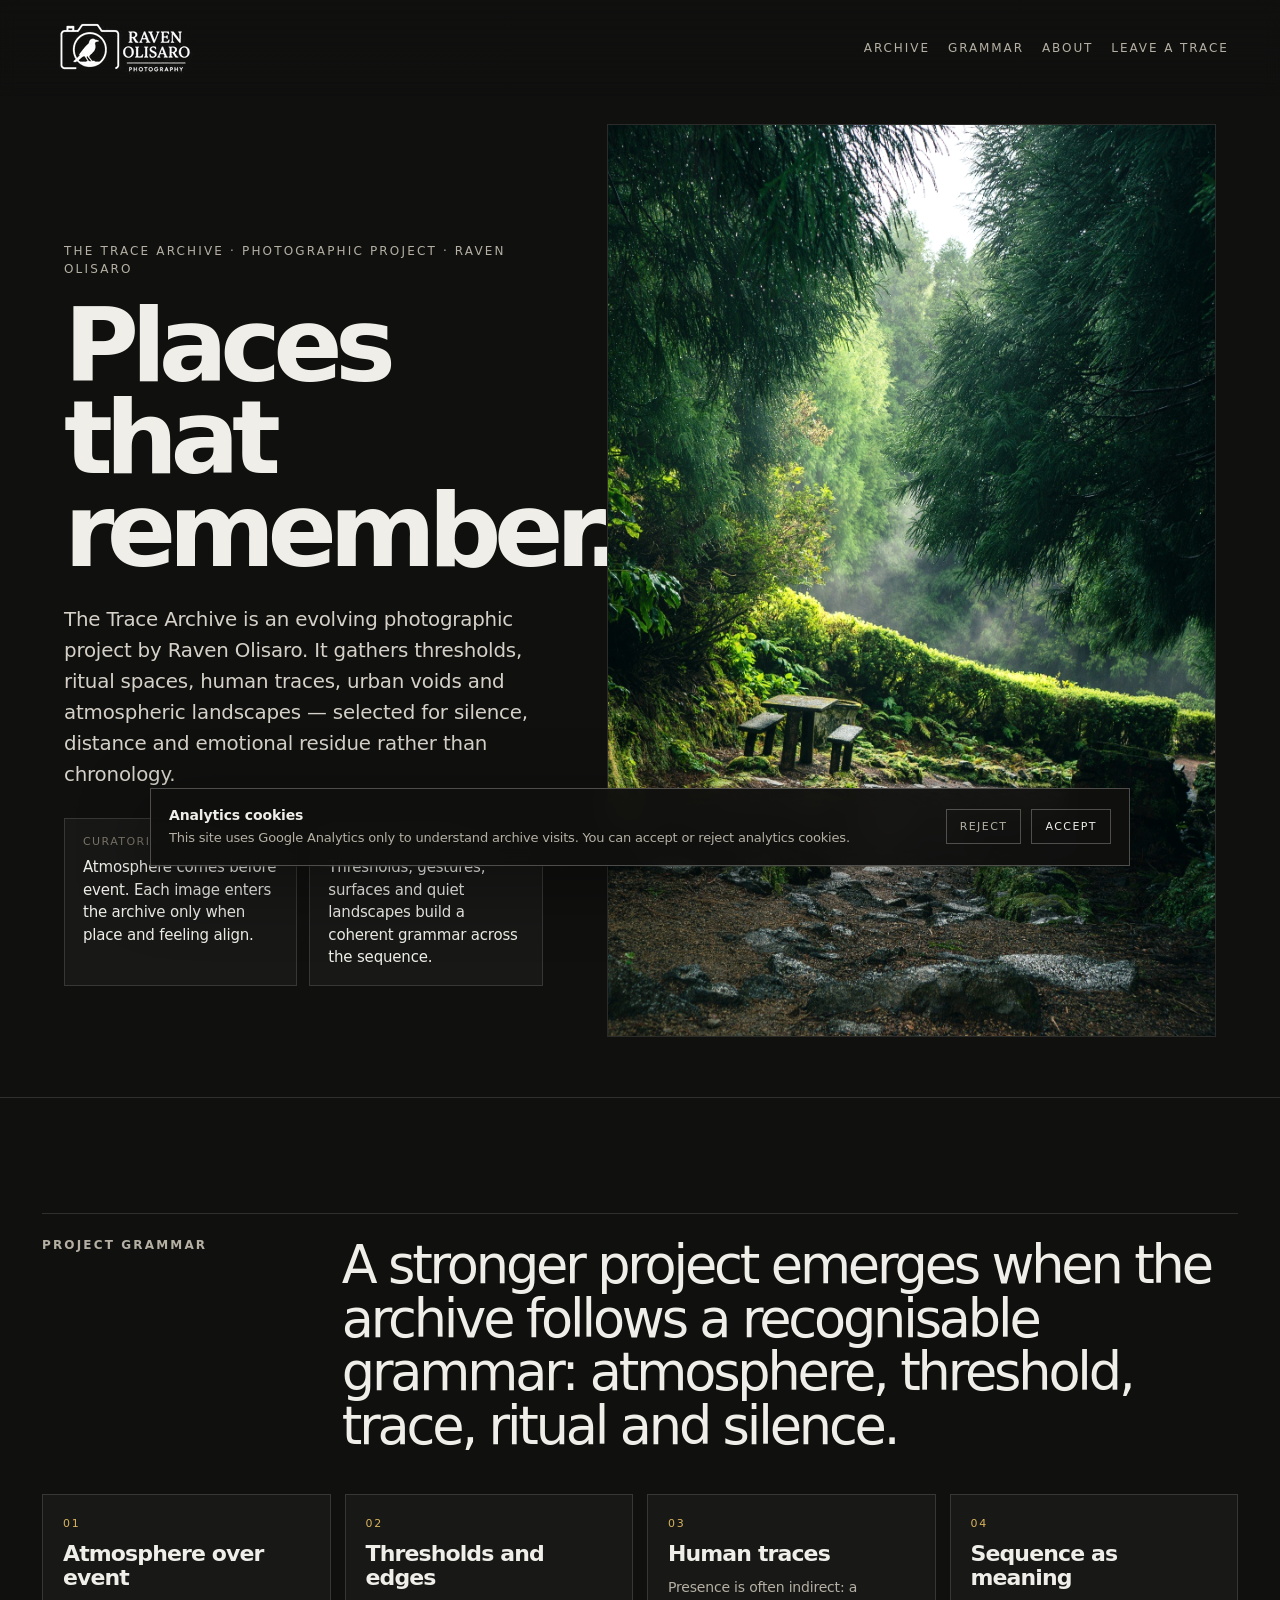
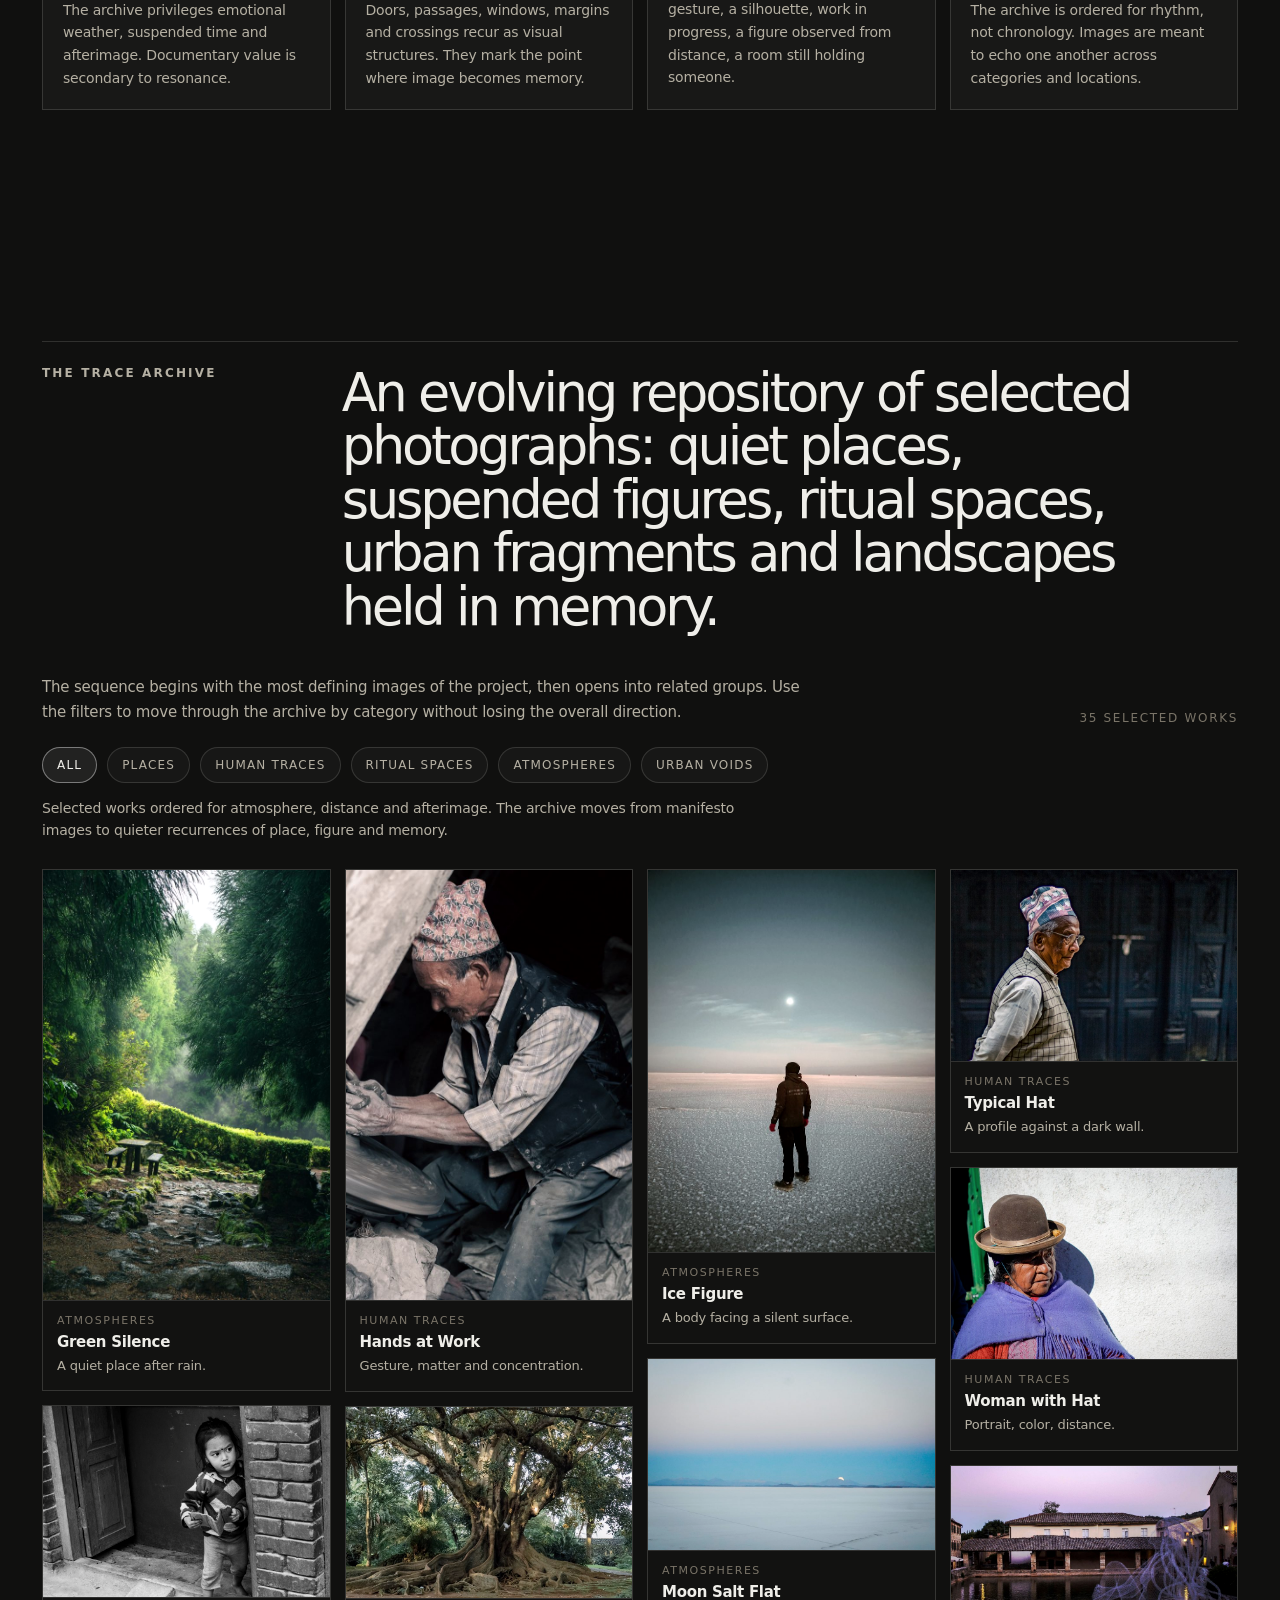
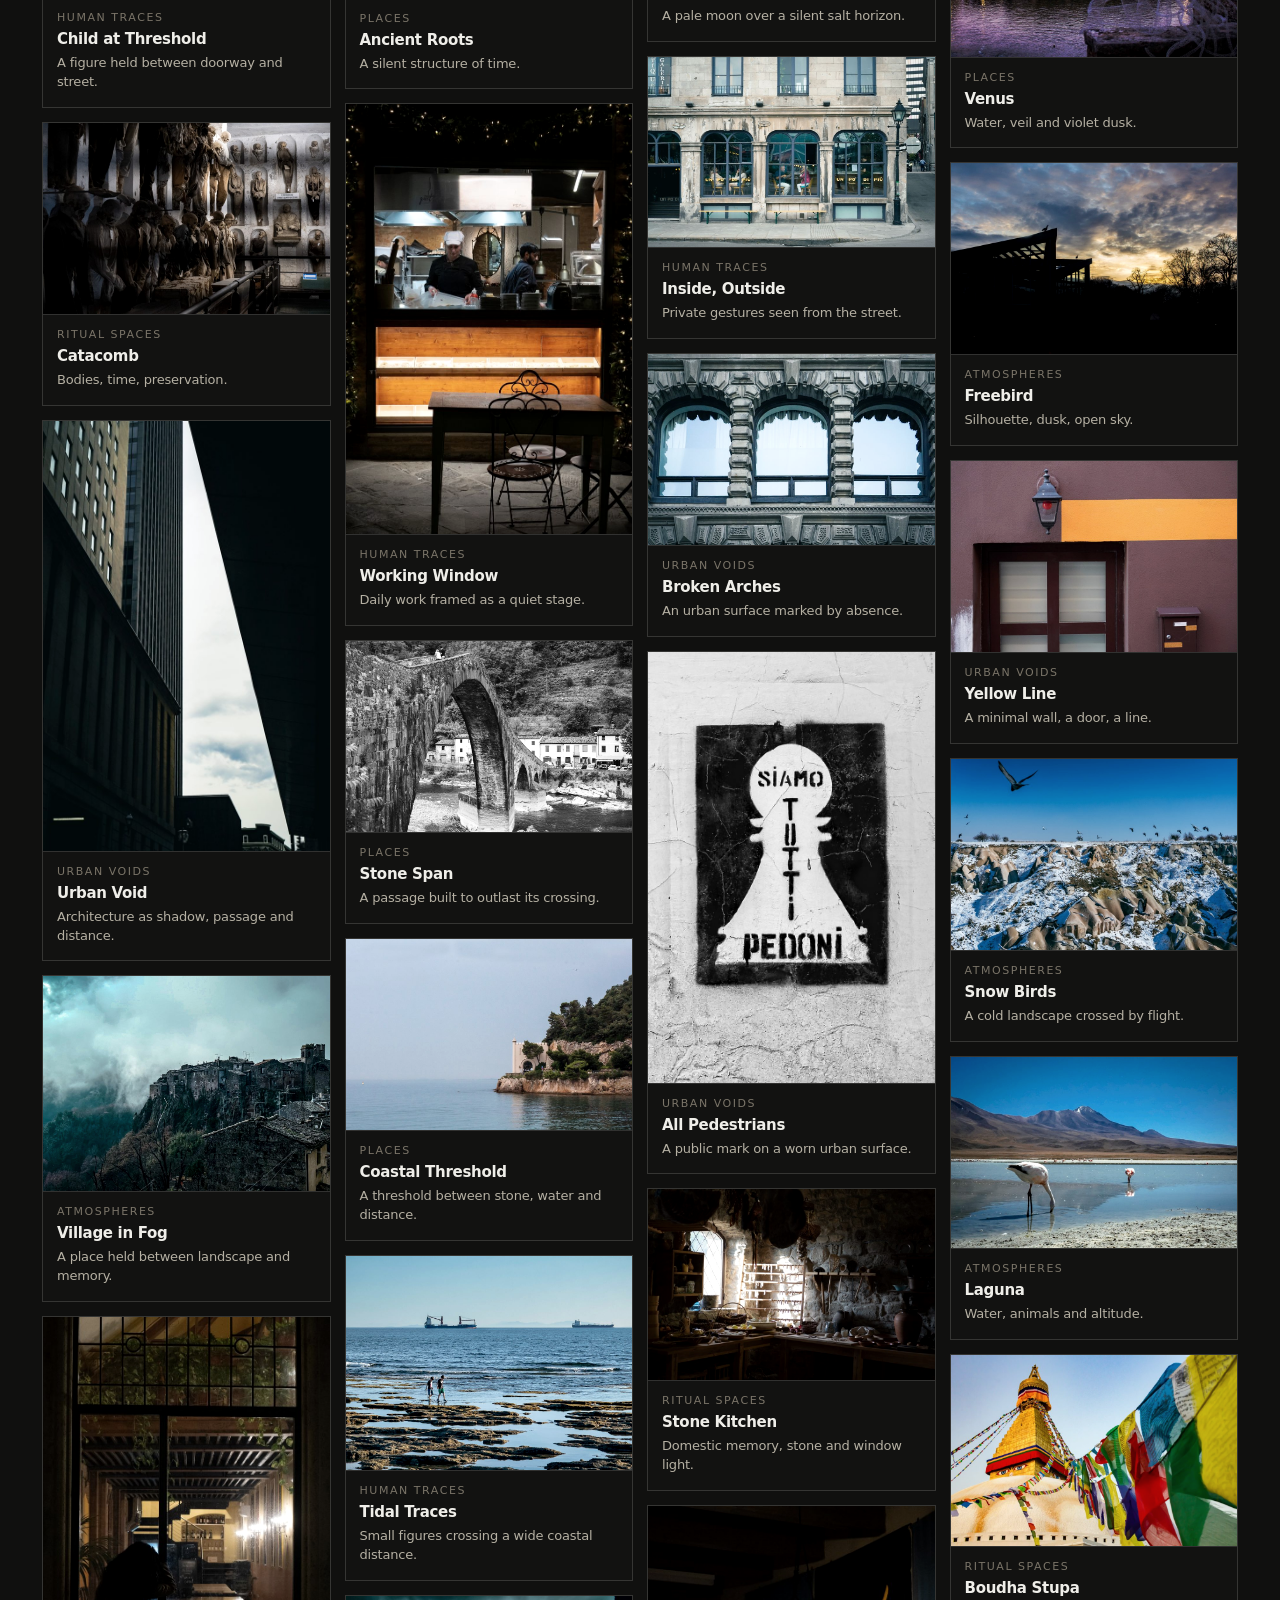
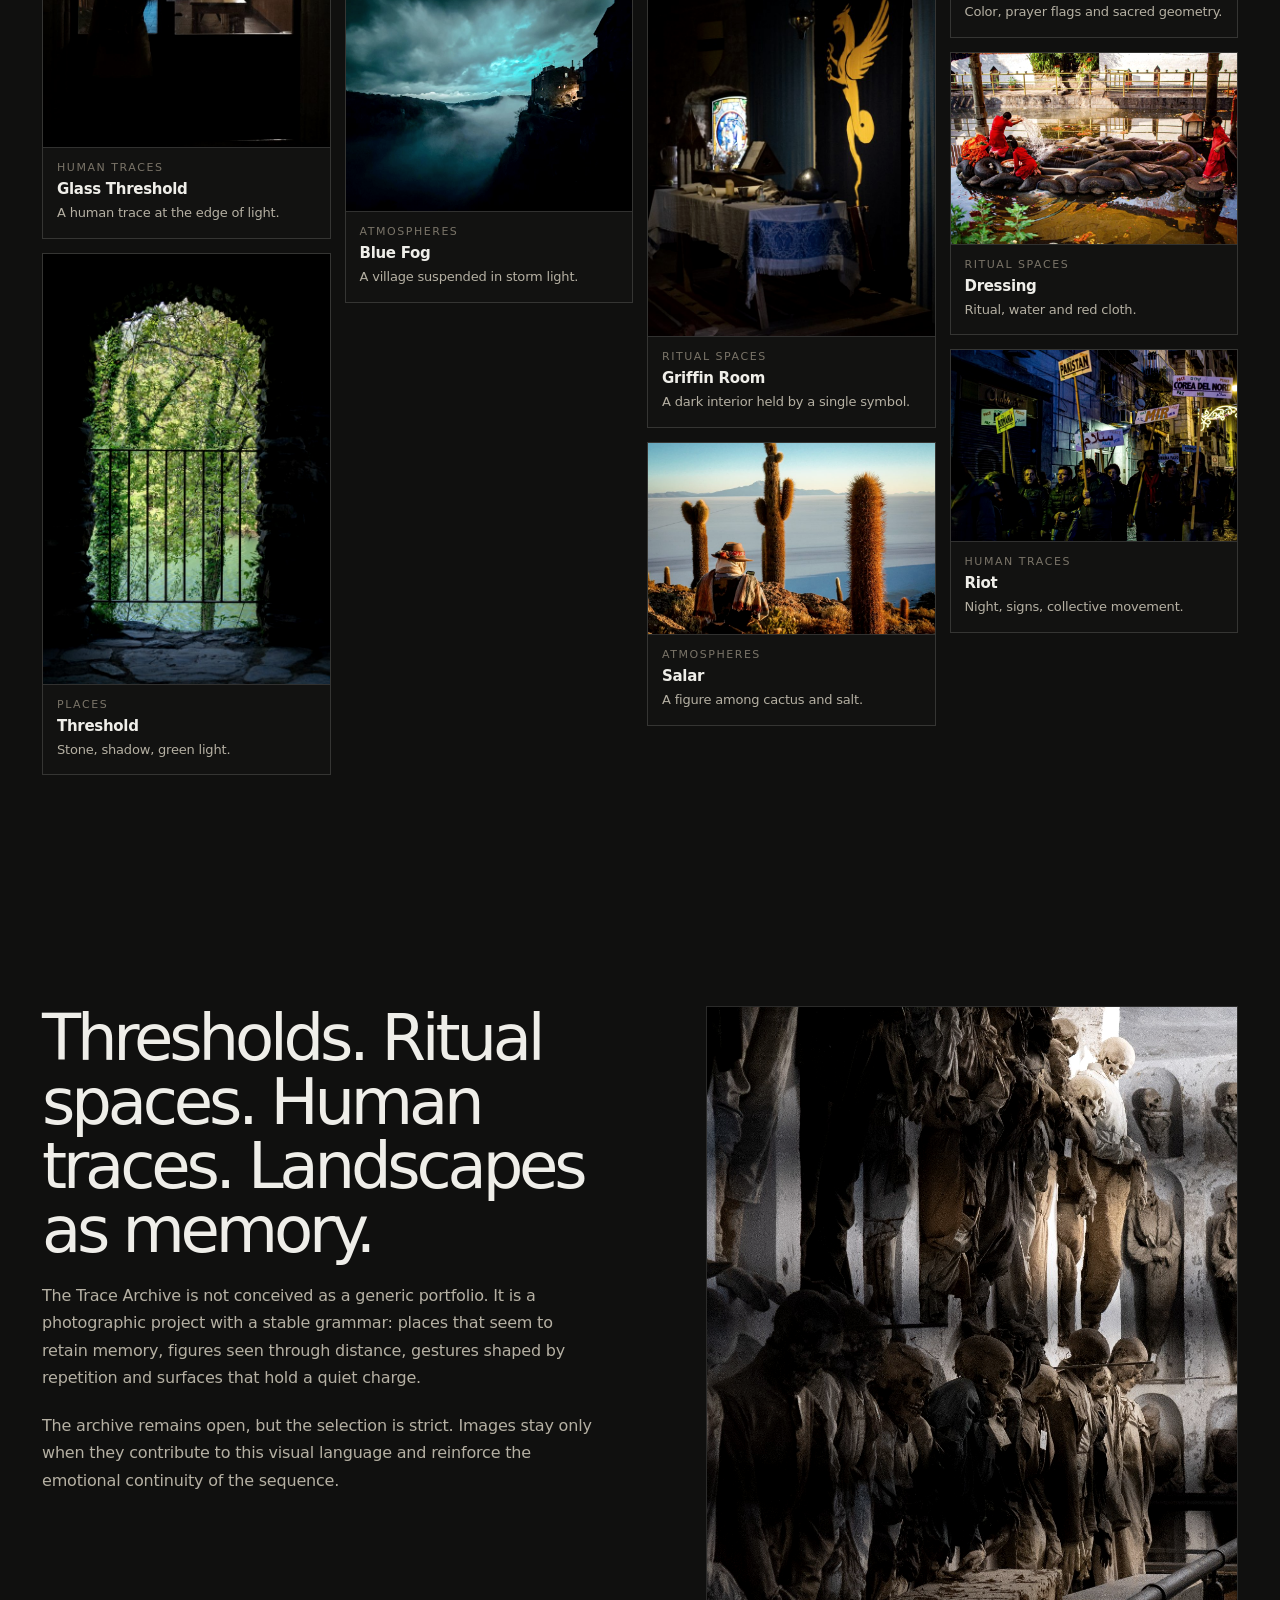
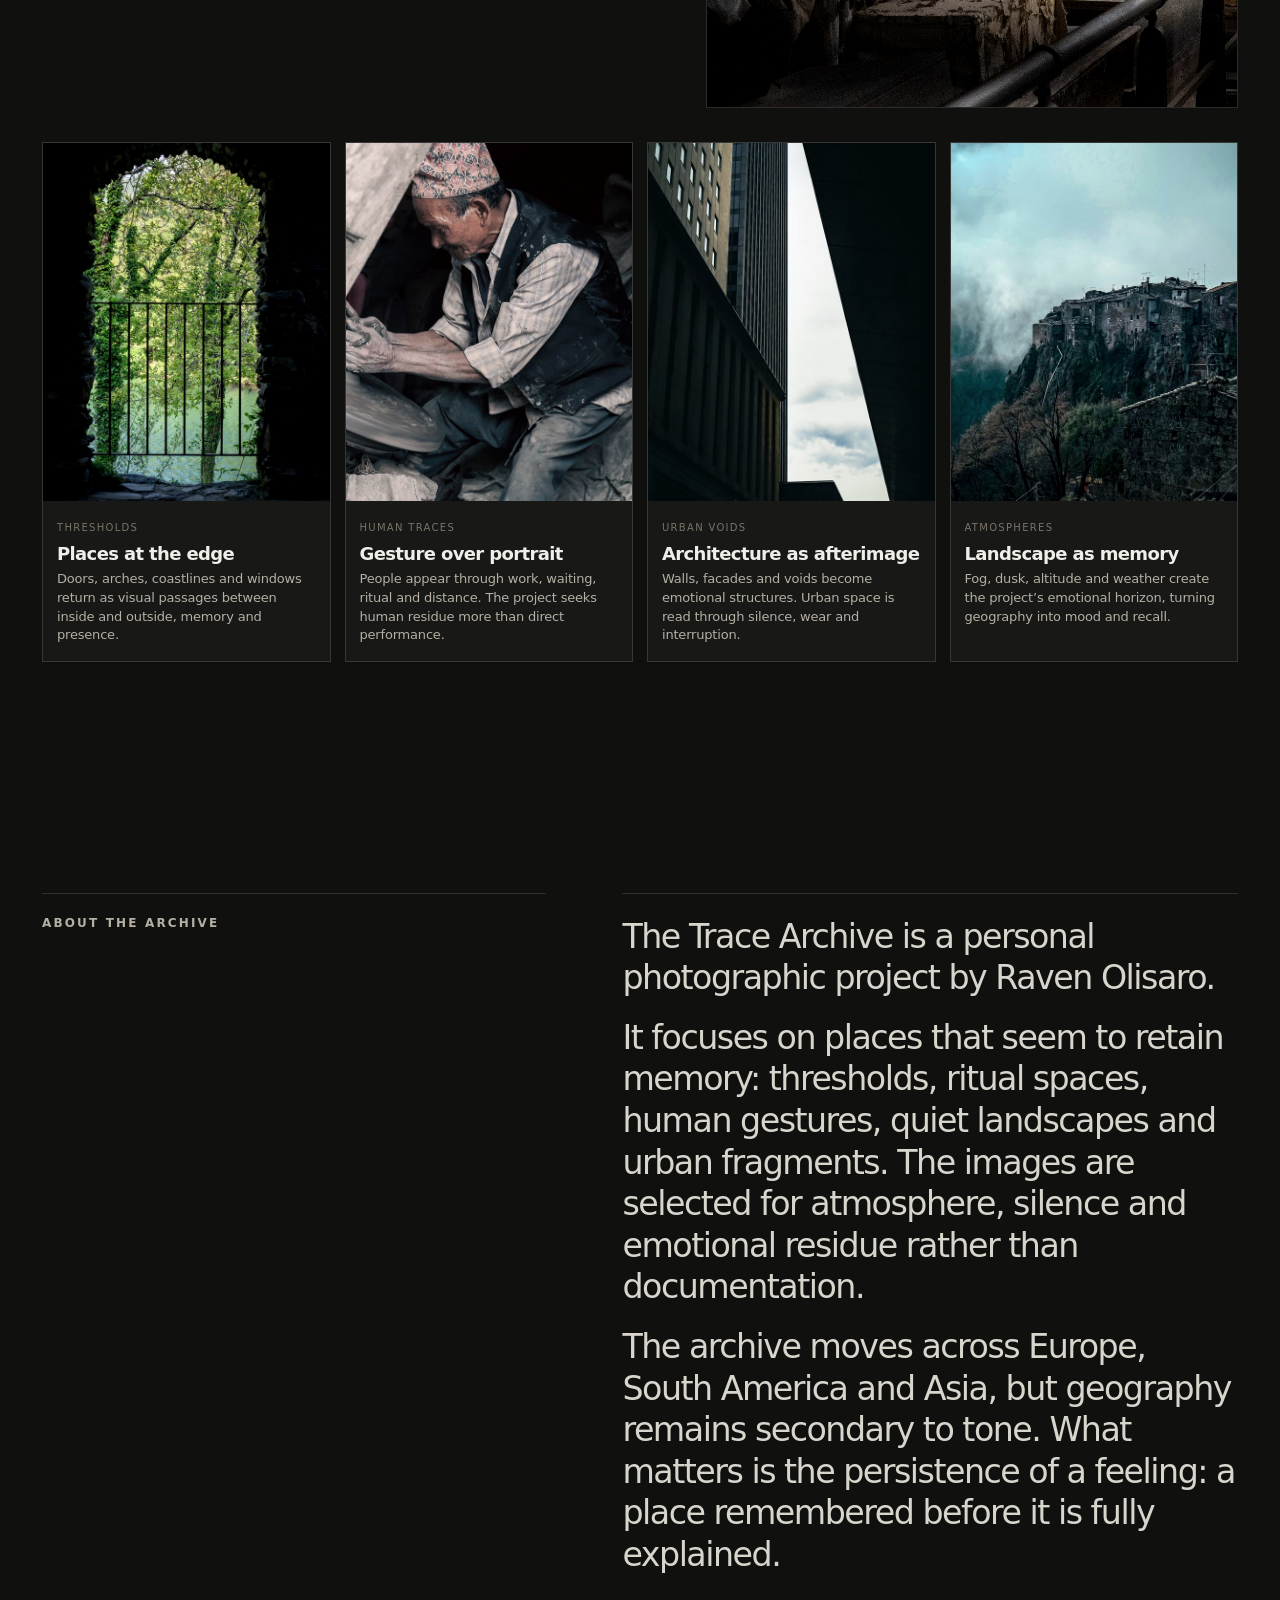
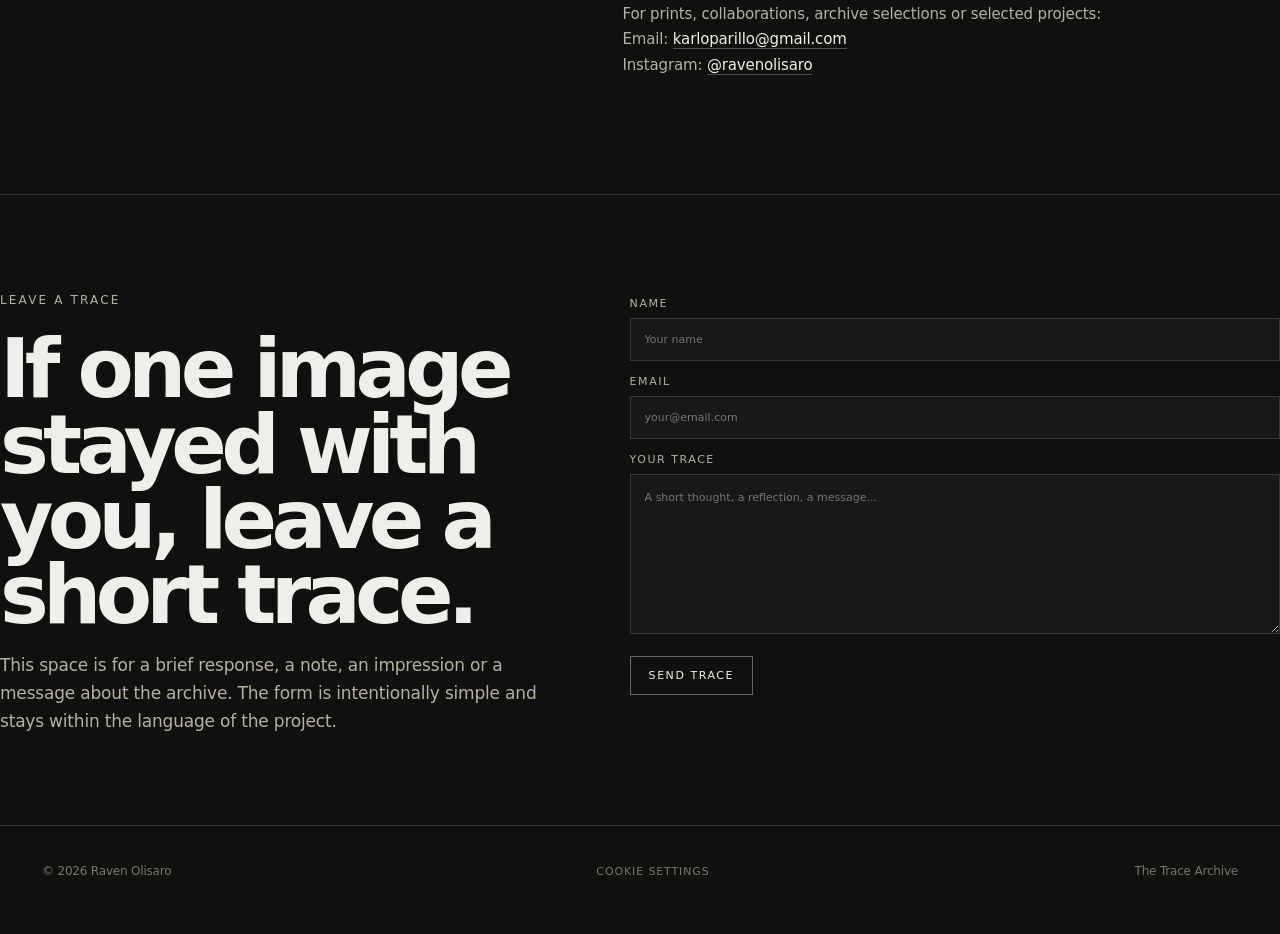
==== index.html @ 59242d51 "Add All Pedestrians to archive" ====
<!doctype html>
<html lang="en">
<head>
  <meta charset="utf-8">
  <meta name="viewport" content="width=device-width, initial-scale=1">
  <title>Raven Olisaro — The Trace Archive</title>
  <meta name="description" content="The Trace Archive by Raven Olisaro: a photographic project and evolving archive of thresholds, ritual spaces, human traces, urban voids and atmospheric landscapes.">
  <meta name="keywords" content="Raven Olisaro, The Trace Archive, photography project, photographic archive, atmospheric photography, human traces photography, ritual spaces photography, thresholds photography, urban voids, fine art photography">
  <meta name="author" content="Raven Olisaro">
  <meta name="robots" content="index, follow">
  <meta name="theme-color" content="#111111">
  <!-- Google Analytics is loaded only after cookie consent. -->
  <link rel="canonical" href="https://carloparillo.github.io/raven-olisaro-portfolio/">

  <meta property="og:title" content="Raven Olisaro — The Trace Archive">
  <meta property="og:description" content="A photographic project and evolving archive of thresholds, ritual spaces, human traces, urban voids and atmospheric landscapes.">
  <meta property="og:type" content="website">
  <meta property="og:url" content="https://carloparillo.github.io/raven-olisaro-portfolio/">
  <meta property="og:image" content="https://carloparillo.github.io/raven-olisaro-portfolio/assets/images/06-green-silence.jpg">
  <meta property="og:image:alt" content="Green Silence by Raven Olisaro">

  <meta name="twitter:card" content="summary_large_image">
  <meta name="twitter:title" content="Raven Olisaro — The Trace Archive">
  <meta name="twitter:description" content="A photographic project and evolving archive of thresholds, ritual spaces, human traces, urban voids and atmospheric landscapes.">
  <meta name="twitter:image" content="https://carloparillo.github.io/raven-olisaro-portfolio/assets/images/06-green-silence.jpg">

  <link rel="icon" href="assets/icons/favicon.ico" sizes="any">
  <link rel="icon" type="image/png" sizes="32x32" href="assets/icons/favicon-32x32.png">
  <link rel="icon" type="image/png" sizes="16x16" href="assets/icons/favicon-16x16.png">
  <link rel="apple-touch-icon" sizes="180x180" href="assets/icons/apple-touch-icon.png">
  <meta name="msapplication-TileColor" content="#111111">
  <meta name="msapplication-TileImage" content="assets/icons/mstile-150x150.png">
  <link rel="manifest" href="manifest.json">

  <script type="application/ld+json">
  {
    "@context": "https://schema.org",
    "@graph": [
      {
        "@type": "WebSite",
        "@id": "https://carloparillo.github.io/raven-olisaro-portfolio/#website",
        "url": "https://carloparillo.github.io/raven-olisaro-portfolio/",
        "name": "Raven Olisaro — The Trace Archive",
        "description": "The Trace Archive by Raven Olisaro: a photographic project and evolving archive of thresholds, ritual spaces, human traces, urban voids and atmospheric landscapes.",
        "inLanguage": "en"
      },
      {
        "@type": "Person",
        "@id": "https://carloparillo.github.io/raven-olisaro-portfolio/#person",
        "name": "Raven Olisaro",
        "url": "https://carloparillo.github.io/raven-olisaro-portfolio/",
        "sameAs": [
          "https://www.instagram.com/ravenolisaro/"
        ],
        "email": "mailto:karloparillo@gmail.com"
      },
      {
        "@type": "ImageGallery",
        "@id": "https://carloparillo.github.io/raven-olisaro-portfolio/#gallery",
        "name": "The Trace Archive",
        "url": "https://carloparillo.github.io/raven-olisaro-portfolio/",
        "creator": {
          "@id": "https://carloparillo.github.io/raven-olisaro-portfolio/#person"
        },
        "description": "An evolving image archive organized by atmosphere rather than chronology, focused on thresholds, ritual spaces, human traces, urban voids and landscapes held in memory.",
        "image": [
          "https://carloparillo.github.io/raven-olisaro-portfolio/assets/images/06-green-silence.jpg",
          "https://carloparillo.github.io/raven-olisaro-portfolio/assets/images/24-child-threshold.jpg",
          "https://carloparillo.github.io/raven-olisaro-portfolio/assets/images/05-catacomb.jpg",
          "https://carloparillo.github.io/raven-olisaro-portfolio/assets/images/23-urban-void.jpg",
          "https://carloparillo.github.io/raven-olisaro-portfolio/assets/images/25-village-in-fog.jpg",
          "https://carloparillo.github.io/raven-olisaro-portfolio/assets/images/28-hands-at-work.jpg",
          "https://carloparillo.github.io/raven-olisaro-portfolio/assets/images/34-tidal-traces.jpg",
          "https://carloparillo.github.io/raven-olisaro-portfolio/assets/images/35-all-pedestrians.jpg"
        ]
      }
    ]
  }
  </script>

  <style>
    :root {
      --bg: #10100f;
      --bg-2: #161615;
      --bg-3: #1d1d1b;
      --text: #efeee9;
      --muted: #b5b0a3;
      --dim: #7a7468;
      --line: rgba(239, 238, 233, .14);
      --line-strong: rgba(239, 238, 233, .28);
      --accent: #d8b35f;
      --max: 1360px;
      --radius: 22px;
    }

    * { box-sizing: border-box; }
    html { scroll-behavior: smooth; }
    body {
      margin: 0;
      background: var(--bg);
      color: var(--text);
      font-family: Inter, ui-sans-serif, system-ui, -apple-system, BlinkMacSystemFont, "Segoe UI", sans-serif;
      letter-spacing: -0.012em;
    }

    body.modal-open { overflow: hidden; }
    a { color: inherit; text-decoration: none; }
    img { display: block; max-width: 100%; }
    button, input, textarea { font: inherit; }

    .site-header {
      position: fixed;
      inset: 0 0 auto;
      z-index: 50;
      display: flex;
      align-items: center;
      justify-content: space-between;
      gap: 24px;
      padding: 22px clamp(18px, 4vw, 56px);
      background: linear-gradient(to bottom, rgba(16,16,15,.92), rgba(16,16,15,.55), rgba(16,16,15,0));
      backdrop-filter: blur(8px);
    }

    .logo-brand {
      display: inline-flex;
      align-items: center;
      width: 156px;
      max-width: 42vw;
    }

    .logo-brand img {
      width: 100%;
      height: auto;
    }

    .nav {
      display: flex;
      flex-wrap: wrap;
      justify-content: flex-end;
      gap: 18px;
      color: var(--muted);
      font-size: 12px;
      letter-spacing: .16em;
      text-transform: uppercase;
    }

    .nav a {
      transition: color .2s ease;
    }

    .nav a:hover,
    .nav a:focus-visible {
      color: var(--text);
      outline: none;
    }

    .hero {
      min-height: 100vh;
      display: grid;
      grid-template-columns: minmax(0, .88fr) minmax(0, 1.12fr);
      gap: clamp(28px, 5vw, 82px);
      align-items: end;
      max-width: 1560px;
      margin: 0 auto;
      padding: 124px clamp(18px, 5vw, 76px) 60px;
    }

    .hero-copy {
      padding-bottom: clamp(16px, 4vw, 72px);
    }

    .eyebrow {
      margin-bottom: 22px;
      color: var(--muted);
      font-size: 12px;
      letter-spacing: .18em;
      line-height: 1.5;
      text-transform: uppercase;
    }

    h1 {
      margin: 0;
      font-size: clamp(56px, 8vw, 128px);
      line-height: .9;
      letter-spacing: -0.075em;
      font-weight: 620;
      max-width: 760px;
    }

    .hero-intro {
      max-width: 620px;
      margin: 28px 0 0;
      color: #d5d1c8;
      font-size: clamp(17px, 1.55vw, 23px);
      line-height: 1.56;
    }

    .hero-notes {
      display: grid;
      grid-template-columns: repeat(2, minmax(0, 1fr));
      gap: 12px;
      max-width: 600px;
      margin-top: 28px;
    }

    .hero-note {
      padding: 16px 18px;
      border: 1px solid var(--line);
      background: rgba(255,255,255,.03);
      min-height: 100%;
    }

    .hero-note span {
      display: block;
      color: var(--dim);
      font-size: 11px;
      letter-spacing: .13em;
      text-transform: uppercase;
      margin-bottom: 8px;
    }

    .hero-note p {
      margin: 0;
      color: var(--text);
      font-size: 15px;
      line-height: 1.5;
    }

    .hero-image {
      min-height: min(76vh, 820px);
      border: 1px solid var(--line);
      background: #0a0a0a;
      overflow: hidden;
    }

    .hero-image img {
      width: 100%;
      height: 100%;
      min-height: min(76vh, 820px);
      object-fit: cover;
      filter: contrast(1.04) saturate(.9);
    }

    main { border-top: 1px solid var(--line); }

    .section {
      max-width: var(--max);
      margin: 0 auto;
      padding: clamp(72px, 9vw, 128px) clamp(18px, 4vw, 42px);
    }

    .section-header {
      display: grid;
      grid-template-columns: minmax(160px, .46fr) minmax(0, 1.54fr);
      gap: 32px;
      margin-bottom: 42px;
      padding-top: 24px;
      border-top: 1px solid var(--line);
    }

    h2.section-label {
      margin: 0;
      color: var(--muted);
      font-size: 12px;
      font-weight: 650;
      letter-spacing: .18em;
      text-transform: uppercase;
    }

    .section-header p {
      margin: 0;
      max-width: 880px;
      font-size: clamp(28px, 4.1vw, 58px);
      line-height: 1.02;
      letter-spacing: -0.06em;
    }

    .grammar-grid {
      display: grid;
      grid-template-columns: repeat(4, minmax(0, 1fr));
      gap: 14px;
    }

    .grammar-card {
      border: 1px solid var(--line);
      background: rgba(255,255,255,.03);
      padding: 22px 20px 20px;
    }

    .grammar-card span {
      display: block;
      color: var(--accent);
      font-size: 11px;
      letter-spacing: .16em;
      text-transform: uppercase;
      margin-bottom: 12px;
    }

    .grammar-card h3 {
      margin: 0 0 10px;
      font-size: 22px;
      letter-spacing: -.04em;
      line-height: 1.05;
    }

    .grammar-card p {
      margin: 0;
      color: var(--muted);
      font-size: 14px;
      line-height: 1.62;
    }

    .archive-meta {
      display: grid;
      grid-template-columns: minmax(0, 1fr) auto;
      gap: 18px;
      align-items: end;
      margin-bottom: 22px;
    }

    .archive-note {
      max-width: 760px;
      color: var(--muted);
      font-size: 15px;
      line-height: 1.65;
    }

    .archive-count {
      color: var(--dim);
      font-size: 12px;
      letter-spacing: .14em;
      text-transform: uppercase;
      white-space: nowrap;
    }

    .filters {
      display: flex;
      flex-wrap: wrap;
      gap: 10px;
      margin-bottom: 12px;
    }

    .filters button {
      border: 1px solid var(--line);
      background: rgba(255,255,255,.03);
      color: var(--muted);
      padding: 10px 14px;
      border-radius: 999px;
      font-size: 12px;
      letter-spacing: .1em;
      text-transform: uppercase;
      cursor: pointer;
      transition: color .2s ease, border-color .2s ease, background .2s ease;
    }

    .filters button:hover,
    .filters button:focus-visible,
    .filters button.active {
      color: var(--text);
      border-color: rgba(255,255,255,.4);
      background: rgba(255,255,255,.08);
      outline: none;
    }

    .filter-description {
      min-height: 48px;
      margin-bottom: 24px;
      color: var(--muted);
      font-size: 14px;
      line-height: 1.6;
      max-width: 720px;
    }

    .gallery {
      columns: 4 260px;
      column-gap: 14px;
    }

    .work {
      position: relative;
      break-inside: avoid;
      margin: 0 0 14px;
      border: 1px solid var(--line);
      background: var(--bg-2);
      overflow: hidden;
      transition: transform .25s ease, border-color .25s ease;
    }

    .work.is-hidden { display: none; }

    .work:hover {
      transform: translateY(-2px);
      border-color: rgba(255,255,255,.22);
    }

    .image-button {
      display: block;
      width: 100%;
      padding: 0;
      margin: 0;
      border: 0;
      background: transparent;
      cursor: zoom-in;
      text-align: left;
    }

    .image-button img {
      width: 100%;
      height: auto;
      filter: contrast(1.04) saturate(.9);
      transform: scale(1);
      transition: transform .5s ease, filter .5s ease;
    }

    .work:hover .image-button img {
      transform: scale(1.022);
      filter: contrast(1.08) saturate(.98);
    }

    figcaption {
      display: grid;
      gap: 6px;
      padding: 13px 14px 15px;
      border-top: 1px solid var(--line);
      background: rgba(0,0,0,.18);
    }

    figcaption span {
      color: var(--dim);
      font-size: 11px;
      letter-spacing: .14em;
      text-transform: uppercase;
    }

    figcaption strong {
      font-size: 15px;
      font-weight: 600;
      letter-spacing: -.02em;
    }

    figcaption em {
      color: var(--muted);
      font-style: normal;
      font-size: 13px;
      line-height: 1.45;
    }

    .direction-layout {
      display: grid;
      grid-template-columns: minmax(0, 1.05fr) minmax(280px, .95fr);
      gap: clamp(34px, 6vw, 90px);
      align-items: start;
    }

    .direction-copy blockquote {
      margin: 0;
      font-size: clamp(34px, 5vw, 72px);
      line-height: 1;
      letter-spacing: -0.065em;
    }

    .direction-copy p {
      margin: 20px 0 0;
      max-width: 560px;
      color: var(--muted);
      font-size: 16px;
      line-height: 1.72;
    }

    .direction-image {
      border: 1px solid var(--line);
      background: #0a0a0a;
      overflow: hidden;
    }

    .direction-image img {
      width: 100%;
      height: 700px;
      object-fit: cover;
      filter: contrast(1.05) saturate(.84);
    }

    .sequence-grid {
      display: grid;
      grid-template-columns: repeat(4, minmax(0, 1fr));
      gap: 14px;
      margin-top: 34px;
    }

    .sequence-card {
      border: 1px solid var(--line);
      background: rgba(255,255,255,.03);
    }

    .sequence-card img {
      width: 100%;
      aspect-ratio: 4 / 5;
      object-fit: cover;
      filter: contrast(1.03) saturate(.88);
    }

    .sequence-card div {
      padding: 15px 14px 16px;
    }

    .sequence-card span {
      color: var(--dim);
      font-size: 10px;
      letter-spacing: .13em;
      text-transform: uppercase;
    }

    .sequence-card h3 {
      margin: 8px 0 6px;
      font-size: 18px;
      letter-spacing: -.035em;
    }

    .sequence-card p {
      margin: 0;
      color: var(--muted);
      font-size: 13px;
      line-height: 1.45;
    }

    .about {
      display: grid;
      grid-template-columns: .9fr 1.1fr;
      gap: clamp(32px, 6vw, 96px);
      align-items: start;
    }

    .about-title,
    .about-text {
      border-top: 1px solid var(--line);
      padding-top: 22px;
    }

    .about-text p {
      margin: 0 0 18px;
      color: #d8d5cc;
      font-size: clamp(20px, 2.6vw, 34px);
      line-height: 1.25;
      letter-spacing: -0.045em;
    }

    .about-small,
    .contact-details {
      max-width: 760px;
      color: var(--muted);
      font-size: 15px;
      line-height: 1.72;
      letter-spacing: -0.01em;
    }

    .contact-details {
      margin-top: 26px;
    }

    .contact-details a {
      color: var(--text);
      border-bottom: 1px solid var(--line-strong);
    }

    .trace-form-section {
      border-top: 1px solid var(--line);
      padding: 96px 0 88px;
    }

    .trace-form-wrap {
      display: grid;
      grid-template-columns: minmax(0, .85fr) minmax(280px, 1fr);
      gap: clamp(36px, 6vw, 92px);
      align-items: start;
    }

    .trace-form-copy h2 {
      margin: 0 0 18px;
      font-size: clamp(36px, 7vw, 82px);
      line-height: .92;
      letter-spacing: -.07em;
      color: var(--text);
      text-transform: none;
    }

    .trace-form-copy p {
      margin: 0;
      color: var(--muted);
      max-width: 540px;
      font-size: 17px;
      line-height: 1.65;
    }

    .trace-form {
      display: grid;
      gap: 14px;
      padding-top: 6px;
    }

    .trace-form label {
      display: grid;
      gap: 8px;
      color: var(--muted);
      font-size: 11px;
      letter-spacing: .14em;
      text-transform: uppercase;
    }

    .trace-form input,
    .trace-form textarea {
      width: 100%;
      border: 1px solid var(--line);
      background: rgba(255,255,255,.035);
      color: var(--text);
      padding: 14px 14px;
      border-radius: 0;
      outline: none;
      transition: border-color .2s ease, background .2s ease;
    }

    .trace-form textarea {
      min-height: 160px;
      resize: vertical;
      line-height: 1.55;
    }

    .trace-form input:focus,
    .trace-form textarea:focus {
      border-color: rgba(255,255,255,.42);
      background: rgba(255,255,255,.055);
    }

    .trace-form button {
      justify-self: start;
      margin-top: 8px;
      border: 1px solid rgba(255,255,255,.36);
      background: transparent;
      color: var(--text);
      padding: 12px 18px;
      font-size: 11px;
      letter-spacing: .14em;
      text-transform: uppercase;
      cursor: pointer;
      transition: background .2s ease, color .2s ease, border-color .2s ease;
    }

    .trace-form button:hover,
    .trace-form button:focus-visible {
      background: var(--text);
      color: var(--bg);
      border-color: var(--text);
      outline: none;
    }

    .trace-form button:disabled {
      opacity: .55;
      cursor: wait;
    }

    .form-status {
      min-height: 24px;
      color: var(--muted);
      font-size: 13px;
      line-height: 1.5;
      margin: 4px 0 0;
    }

    .form-status.success { color: #cdd8c8; }
    .form-status.error { color: #e1b0a8; }

    .honeypot {
      position: absolute;
      left: -9999px;
      opacity: 0;
      pointer-events: none;
    }


    .cookie-banner {
      position: fixed;
      left: clamp(14px, 3vw, 34px);
      right: clamp(14px, 3vw, 34px);
      bottom: clamp(14px, 3vw, 34px);
      z-index: 120;
      display: none;
      grid-template-columns: minmax(0, 1fr) auto;
      gap: 18px;
      align-items: center;
      max-width: 980px;
      margin: 0 auto;
      padding: 18px;
      border: 1px solid var(--line-strong);
      background: rgba(16,16,15,.96);
      backdrop-filter: blur(12px);
      box-shadow: 0 18px 70px rgba(0,0,0,.36);
    }

    .cookie-banner.is-visible {
      display: grid;
    }

    .cookie-copy {
      display: grid;
      gap: 5px;
    }

    .cookie-copy strong {
      font-size: 14px;
      letter-spacing: -.01em;
      color: var(--text);
    }

    .cookie-copy span {
      color: var(--muted);
      font-size: 13px;
      line-height: 1.5;
    }

    .cookie-actions {
      display: flex;
      gap: 10px;
      flex-wrap: wrap;
      justify-content: flex-end;
    }

    .cookie-actions button,
    .cookie-settings {
      border: 1px solid var(--line-strong);
      background: transparent;
      color: var(--text);
      padding: 10px 13px;
      font-size: 11px;
      letter-spacing: .13em;
      text-transform: uppercase;
      cursor: pointer;
      transition: background .2s ease, color .2s ease, border-color .2s ease;
    }

    .cookie-actions button:hover,
    .cookie-actions button:focus-visible {
      background: var(--text);
      color: var(--bg);
      border-color: var(--text);
      outline: none;
    }

    .cookie-actions .reject {
      color: var(--muted);
    }

    .cookie-settings {
      border: 0;
      padding: 0;
      color: var(--dim);
      background: transparent;
      letter-spacing: .08em;
      text-transform: uppercase;
      font-size: 11px;
    }

    .cookie-settings:hover,
    .cookie-settings:focus-visible {
      color: var(--text);
      outline: none;
    }

    .site-footer {
      max-width: var(--max);
      margin: 0 auto;
      padding: 38px clamp(18px, 4vw, 42px) 56px;
      display: flex;
      justify-content: space-between;
      gap: 20px;
      border-top: 1px solid var(--line);
      color: var(--dim);
      font-size: 12px;
    }

    .lightbox {
      position: fixed;
      inset: 0;
      z-index: 100;
      display: none;
      align-items: center;
      justify-content: center;
      padding: 28px;
      background: rgba(0,0,0,.94);
    }

    .lightbox.open { display: flex; }

    .lightbox-panel {
      max-width: 95vw;
      max-height: 92vh;
      display: grid;
      gap: 14px;
      justify-items: center;
    }

    .lightbox-image-wrap {
      max-width: 95vw;
      max-height: 84vh;
      display: flex;
      align-items: center;
      justify-content: center;
    }

    .lightbox img {
      max-width: 95vw;
      max-height: 84vh;
      object-fit: contain;
      box-shadow: 0 20px 80px rgba(0,0,0,.45);
    }

    .lightbox-caption {
      text-align: center;
      color: var(--muted);
      font-size: 14px;
      line-height: 1.55;
      max-width: 720px;
    }

    .lightbox-caption strong {
      display: block;
      color: var(--text);
      font-size: 18px;
      margin-bottom: 4px;
      letter-spacing: -.02em;
    }

    .lightbox-caption span {
      display: block;
      color: var(--dim);
      text-transform: uppercase;
      letter-spacing: .14em;
      font-size: 11px;
      margin-bottom: 6px;
    }

    .lightbox-close {
      position: fixed;
      top: 18px;
      right: 22px;
      width: 42px;
      height: 42px;
      border: 1px solid var(--line-strong);
      border-radius: 999px;
      background: rgba(255,255,255,.08);
      color: var(--text);
      font-size: 26px;
      line-height: 1;
      cursor: pointer;
    }

    @media (max-width: 1100px) {
      .grammar-grid,
      .sequence-grid {
        grid-template-columns: repeat(2, minmax(0, 1fr));
      }
    }

    @media (max-width: 980px) {
      .hero,
      .direction-layout,
      .about,
      .trace-form-wrap {
        grid-template-columns: 1fr;
      }

      .hero { min-height: auto; }
      .direction-image img { height: auto; }
      .hero-image img,
      .hero-image { min-height: auto; }
    }

    @media (max-width: 760px) {
      .site-header {
        position: absolute;
        align-items: flex-start;
      }

      .nav {
        gap: 12px 16px;
      }

      .section-header,
      .archive-meta {
        grid-template-columns: 1fr;
      }

      .hero-notes,
      .grammar-grid,
      .sequence-grid {
        grid-template-columns: 1fr;
      }

      .gallery {
        columns: 1;
      }


      .cookie-banner {
        grid-template-columns: 1fr;
      }

      .cookie-actions {
        justify-content: flex-start;
      }

      .site-footer {
        flex-direction: column;
      }

      .trace-form-section {
        padding: 72px 0 70px;
      }
    }
  </style>
</head>
<body>
  <header class="site-header">
    <a class="logo-brand" href="#top" aria-label="Raven Olisaro home">
      <img src="assets/images/raven-olisaro-logo-negative.png" alt="Raven Olisaro">
    </a>
    <nav class="nav" aria-label="Primary navigation">
      <a href="#archive">Archive</a>
      <a href="#grammar">Grammar</a>
      <a href="#about">About</a>
      <a href="#leave-a-trace">Leave a trace</a>
    </nav>
  </header>

  <section class="hero" id="top">
    <div class="hero-copy">
      <div class="eyebrow">The Trace Archive · Photographic project · Raven Olisaro</div>
      <h1>Places that remember.</h1>
      <p class="hero-intro">The Trace Archive is an evolving photographic project by Raven Olisaro. It gathers thresholds, ritual spaces, human traces, urban voids and atmospheric landscapes — selected for silence, distance and emotional residue rather than chronology.</p>
      <div class="hero-notes" aria-label="Project notes">
        <div class="hero-note">
          <span>Curatorial axis</span>
          <p>Atmosphere comes before event. Each image enters the archive only when place and feeling align.</p>
        </div>
        <div class="hero-note">
          <span>Visual language</span>
          <p>Thresholds, gestures, surfaces and quiet landscapes build a coherent grammar across the sequence.</p>
        </div>
      </div>
    </div>
    <div class="hero-image">
      <img src="assets/images/06-green-silence.jpg" alt="Stone bench in a misty green forest after rain" loading="eager">
    </div>
  </section>

  <main>
    <section class="section" id="project-grammar">
      <div class="section-header">
        <h2 class="section-label">Project grammar</h2>
        <p>A stronger project emerges when the archive follows a recognisable grammar: atmosphere, threshold, trace, ritual and silence.</p>
      </div>
      <div class="grammar-grid">
        <article class="grammar-card">
          <span>01</span>
          <h3>Atmosphere over event</h3>
          <p>The archive privileges emotional weather, suspended time and afterimage. Documentary value is secondary to resonance.</p>
        </article>
        <article class="grammar-card">
          <span>02</span>
          <h3>Thresholds and edges</h3>
          <p>Doors, passages, windows, margins and crossings recur as visual structures. They mark the point where image becomes memory.</p>
        </article>
        <article class="grammar-card">
          <span>03</span>
          <h3>Human traces</h3>
          <p>Presence is often indirect: a gesture, a silhouette, work in progress, a figure observed from distance, a room still holding someone.</p>
        </article>
        <article class="grammar-card">
          <span>04</span>
          <h3>Sequence as meaning</h3>
          <p>The archive is ordered for rhythm, not chronology. Images are meant to echo one another across categories and locations.</p>
        </article>
      </div>
    </section>

    <section class="section" id="archive">
      <div class="section-header">
        <h2 class="section-label">The Trace Archive</h2>
        <p>An evolving repository of selected photographs: quiet places, suspended figures, ritual spaces, urban fragments and landscapes held in memory.</p>
      </div>

      <div class="archive-meta">
        <div class="archive-note">The sequence begins with the most defining images of the project, then opens into related groups. Use the filters to move through the archive by category without losing the overall direction.</div>
        <div class="archive-count">35 selected works</div>
      </div>

      <div class="filters" aria-label="Archive filters">
        <button type="button" class="active" data-filter="all">All</button>
        <button type="button" data-filter="Places">Places</button>
        <button type="button" data-filter="Human Traces">Human Traces</button>
        <button type="button" data-filter="Ritual Spaces">Ritual Spaces</button>
        <button type="button" data-filter="Atmospheres">Atmospheres</button>
        <button type="button" data-filter="Urban Voids">Urban Voids</button>
      </div>

      <p class="filter-description" id="filter-description">Selected works ordered for atmosphere, distance and afterimage. The archive moves from manifesto images to quieter recurrences of place, figure and memory.</p>

      <div class="gallery">
        <figure class="work" data-category="Atmospheres">
          <button class="image-button" type="button" aria-label="Open Green Silence" data-full="assets/images/06-green-silence.jpg" data-title="Green Silence" data-category-label="Atmospheres" data-note="A quiet place after rain.">
            <img src="assets/images/06-green-silence-thumb.jpg" alt="Stone bench in a misty green forest after rain" loading="lazy" width="1365" height="2048">
          </button>
          <figcaption><span>Atmospheres</span><strong>Green Silence</strong><em>A quiet place after rain.</em></figcaption>
        </figure>

        <figure class="work" data-category="Human Traces">
          <button class="image-button" type="button" aria-label="Open Child at Threshold" data-full="assets/images/24-child-threshold.jpg" data-title="Child at Threshold" data-category-label="Human Traces" data-note="A figure held between doorway and street.">
            <img src="assets/images/24-child-threshold-thumb.jpg" alt="Black and white photograph of a child standing at a doorway beside a brick wall" loading="lazy" width="2048" height="1365">
          </button>
          <figcaption><span>Human Traces</span><strong>Child at Threshold</strong><em>A figure held between doorway and street.</em></figcaption>
        </figure>

        <figure class="work" data-category="Ritual Spaces">
          <button class="image-button" type="button" aria-label="Open Catacomb" data-full="assets/images/05-catacomb.jpg" data-title="Catacomb" data-category-label="Ritual Spaces" data-note="Bodies, time, preservation.">
            <img src="assets/images/05-catacomb-thumb.jpg" alt="Catacomb room with preserved bodies and skulls arranged along the walls" loading="lazy" width="2048" height="1365">
          </button>
          <figcaption><span>Ritual Spaces</span><strong>Catacomb</strong><em>Bodies, time, preservation.</em></figcaption>
        </figure>

        <figure class="work" data-category="Urban Voids">
          <button class="image-button" type="button" aria-label="Open Urban Void" data-full="assets/images/23-urban-void.jpg" data-title="Urban Void" data-category-label="Urban Voids" data-note="Architecture as shadow, passage and distance.">
            <img src="assets/images/23-urban-void-thumb.jpg" alt="Dark urban architectural passage with tall buildings and a narrow bright sky opening" loading="lazy" width="1365" height="2048">
          </button>
          <figcaption><span>Urban Voids</span><strong>Urban Void</strong><em>Architecture as shadow, passage and distance.</em></figcaption>
        </figure>

        <figure class="work" data-category="Atmospheres">
          <button class="image-button" type="button" aria-label="Open Village in Fog" data-full="assets/images/25-village-in-fog.jpg" data-title="Village in Fog" data-category-label="Atmospheres" data-note="A place held between landscape and memory.">
            <img src="assets/images/25-village-in-fog-thumb.jpg" alt="Stone village on a cliff wrapped in blue fog" loading="lazy" width="2048" height="1536">
          </button>
          <figcaption><span>Atmospheres</span><strong>Village in Fog</strong><em>A place held between landscape and memory.</em></figcaption>
        </figure>

        <figure class="work" data-category="Human Traces">
          <button class="image-button" type="button" aria-label="Open Glass Threshold" data-full="assets/images/27-glass-threshold.jpg" data-title="Glass Threshold" data-category-label="Human Traces" data-note="A human trace at the edge of light.">
            <img src="assets/images/27-glass-threshold-thumb.jpg" alt="Dark human silhouette near a lit glass doorway at night" loading="lazy" width="1365" height="2048">
          </button>
          <figcaption><span>Human Traces</span><strong>Glass Threshold</strong><em>A human trace at the edge of light.</em></figcaption>
        </figure>

        <figure class="work" data-category="Places">
          <button class="image-button" type="button" aria-label="Open Threshold" data-full="assets/images/01-threshold-green.jpg" data-title="Threshold" data-category-label="Places" data-note="Stone, shadow, green light.">
            <img src="assets/images/01-threshold-green-thumb.jpg" alt="Stone archway and iron railing opening onto green trees and water" loading="lazy" width="1365" height="2048">
          </button>
          <figcaption><span>Places</span><strong>Threshold</strong><em>Stone, shadow, green light.</em></figcaption>
        </figure>

        <figure class="work" data-category="Human Traces">
          <button class="image-button" type="button" aria-label="Open Hands at Work" data-full="assets/images/28-hands-at-work.jpg" data-title="Hands at Work" data-category-label="Human Traces" data-note="Gesture, matter and concentration.">
            <img src="assets/images/28-hands-at-work-thumb.jpg" alt="Craftsman shaping clay in a dim interior" loading="lazy" width="1365" height="2048">
          </button>
          <figcaption><span>Human Traces</span><strong>Hands at Work</strong><em>Gesture, matter and concentration.</em></figcaption>
        </figure>

        <figure class="work" data-category="Places">
          <button class="image-button" type="button" aria-label="Open Ancient Roots" data-full="assets/images/26-ancient-roots.jpg" data-title="Ancient Roots" data-category-label="Places" data-note="A silent structure of time.">
            <img src="assets/images/26-ancient-roots-thumb.jpg" alt="Large old tree with exposed roots in a quiet garden" loading="lazy" width="2048" height="1365">
          </button>
          <figcaption><span>Places</span><strong>Ancient Roots</strong><em>A silent structure of time.</em></figcaption>
        </figure>

        <figure class="work" data-category="Human Traces">
          <button class="image-button" type="button" aria-label="Open Working Window" data-full="assets/images/30-working-window.jpg" data-title="Working Window" data-category-label="Human Traces" data-note="Daily work framed as a quiet stage.">
            <img src="assets/images/30-working-window-thumb.jpg" alt="Kitchen workers framed by a lit window at night" loading="lazy" width="1365" height="2048">
          </button>
          <figcaption><span>Human Traces</span><strong>Working Window</strong><em>Daily work framed as a quiet stage.</em></figcaption>
        </figure>

        <figure class="work" data-category="Places">
          <button class="image-button" type="button" aria-label="Open Stone Span" data-full="assets/images/32-stone-span.jpg" data-title="Stone Span" data-category-label="Places" data-note="A passage built to outlast its crossing.">
            <img src="assets/images/32-stone-span-thumb.jpg" alt="Black and white stone bridge crossing a river" loading="lazy" width="2048" height="1365">
          </button>
          <figcaption><span>Places</span><strong>Stone Span</strong><em>A passage built to outlast its crossing.</em></figcaption>
        </figure>

        <figure class="work" data-category="Places">
          <button class="image-button" type="button" aria-label="Open Coastal Threshold" data-full="assets/images/31-coastal-threshold.jpg" data-title="Coastal Threshold" data-category-label="Places" data-note="A threshold between stone, water and distance.">
            <img src="assets/images/31-coastal-threshold-thumb.jpg" alt="Quiet sea and stone coastal structure under a pale sky" loading="lazy" width="2048" height="1365">
          </button>
          <figcaption><span>Places</span><strong>Coastal Threshold</strong><em>A threshold between stone, water and distance.</em></figcaption>
        </figure>

        <figure class="work" data-category="Human Traces">
          <button class="image-button" type="button" aria-label="Open Tidal Traces" data-full="assets/images/34-tidal-traces.jpg" data-title="Tidal Traces" data-category-label="Human Traces" data-note="Small figures crossing a wide coastal distance.">
            <img src="assets/images/34-tidal-traces-thumb.jpg" alt="Two children walking across shallow coastal rocks with cargo ships on the horizon" loading="lazy" width="2048" height="1536">
          </button>
          <figcaption><span>Human Traces</span><strong>Tidal Traces</strong><em>Small figures crossing a wide coastal distance.</em></figcaption>
        </figure>


        <figure class="work" data-category="Atmospheres">
          <button class="image-button" type="button" aria-label="Open Blue Fog" data-full="assets/images/13-blue-fog.jpg" data-title="Blue Fog" data-category-label="Atmospheres" data-note="A village suspended in storm light.">
            <img src="assets/images/13-blue-fog-thumb.jpg" alt="Moody village on a cliff with blue storm clouds and fog" loading="lazy" width="2048" height="1536">
          </button>
          <figcaption><span>Atmospheres</span><strong>Blue Fog</strong><em>A village suspended in storm light.</em></figcaption>
        </figure>

        <figure class="work" data-category="Atmospheres">
          <button class="image-button" type="button" aria-label="Open Ice Figure" data-full="assets/images/14-ice-figure.jpg" data-title="Ice Figure" data-category-label="Atmospheres" data-note="A body facing a silent surface.">
            <img src="assets/images/14-ice-figure-thumb.jpg" alt="Solitary figure standing on a frozen surface under pale light" loading="lazy" width="1536" height="2048">
          </button>
          <figcaption><span>Atmospheres</span><strong>Ice Figure</strong><em>A body facing a silent surface.</em></figcaption>
        </figure>

        <figure class="work" data-category="Atmospheres">
          <button class="image-button" type="button" aria-label="Open Moon Salt Flat" data-full="assets/images/22-moon-salt-flat.jpg" data-title="Moon Salt Flat" data-category-label="Atmospheres" data-note="A pale moon over a silent salt horizon.">
            <img src="assets/images/22-moon-salt-flat-thumb.jpg" alt="Minimal salt flat landscape with a pale moon rising over distant mountains" loading="lazy" width="2048" height="1365">
          </button>
          <figcaption><span>Atmospheres</span><strong>Moon Salt Flat</strong><em>A pale moon over a silent salt horizon.</em></figcaption>
        </figure>

        <figure class="work" data-category="Human Traces">
          <button class="image-button" type="button" aria-label="Open Inside, Outside" data-full="assets/images/29-inside-outside.jpg" data-title="Inside, Outside" data-category-label="Human Traces" data-note="Private gestures seen from the street.">
            <img src="assets/images/29-inside-outside-thumb.jpg" alt="People seated inside a café seen through large street windows" loading="lazy" width="2048" height="1365">
          </button>
          <figcaption><span>Human Traces</span><strong>Inside, Outside</strong><em>Private gestures seen from the street.</em></figcaption>
        </figure>

        <figure class="work" data-category="Urban Voids">
          <button class="image-button" type="button" aria-label="Open Broken Arches" data-full="assets/images/33-broken-arches.jpg" data-title="Broken Arches" data-category-label="Urban Voids" data-note="An urban surface marked by absence.">
            <img src="assets/images/33-broken-arches-thumb.jpg" alt="Close architectural view of broken arched windows" loading="lazy" width="2048" height="1365">
          </button>
          <figcaption><span>Urban Voids</span><strong>Broken Arches</strong><em>An urban surface marked by absence.</em></figcaption>
        </figure>

        <figure class="work" data-category="Urban Voids">
          <button class="image-button" type="button" aria-label="Open All Pedestrians" data-full="assets/images/35-all-pedestrians.jpg" data-title="All Pedestrians" data-category-label="Urban Voids" data-note="A public mark on a worn urban surface.">
            <img src="assets/images/35-all-pedestrians-thumb.jpg" alt="Black and white stencil reading Siamo tutti pedoni on a cracked wall" loading="lazy" width="1023" height="1537">
          </button>
          <figcaption><span>Urban Voids</span><strong>All Pedestrians</strong><em>A public mark on a worn urban surface.</em></figcaption>
        </figure>


        <figure class="work" data-category="Ritual Spaces">
          <button class="image-button" type="button" aria-label="Open Stone Kitchen" data-full="assets/images/04-stone-kitchen.jpg" data-title="Stone Kitchen" data-category-label="Ritual Spaces" data-note="Domestic memory, stone and window light.">
            <img src="assets/images/04-stone-kitchen-thumb.jpg" alt="Stone kitchen interior with window light, tools and domestic objects" loading="lazy" width="2048" height="1365">
          </button>
          <figcaption><span>Ritual Spaces</span><strong>Stone Kitchen</strong><em>Domestic memory, stone and window light.</em></figcaption>
        </figure>

        <figure class="work" data-category="Ritual Spaces">
          <button class="image-button" type="button" aria-label="Open Griffin Room" data-full="assets/images/03-griffin-room.jpg" data-title="Griffin Room" data-category-label="Ritual Spaces" data-note="A dark interior held by a single symbol.">
            <img src="assets/images/03-griffin-room-thumb.jpg" alt="Dark historic interior with a yellow griffin banner and table objects" loading="lazy" width="1365" height="2048">
          </button>
          <figcaption><span>Ritual Spaces</span><strong>Griffin Room</strong><em>A dark interior held by a single symbol.</em></figcaption>
        </figure>

        <figure class="work" data-category="Atmospheres">
          <button class="image-button" type="button" aria-label="Open Salar" data-full="assets/images/10-salar-cactus.jpg" data-title="Salar" data-category-label="Atmospheres" data-note="A figure among cactus and salt.">
            <img src="assets/images/10-salar-cactus-thumb.jpg" alt="Seated figure among tall cactus plants overlooking a salt flat" loading="lazy" width="2048" height="1365">
          </button>
          <figcaption><span>Atmospheres</span><strong>Salar</strong><em>A figure among cactus and salt.</em></figcaption>
        </figure>

        <figure class="work" data-category="Human Traces">
          <button class="image-button" type="button" aria-label="Open Typical Hat" data-full="assets/images/20-typical-hat.jpg" data-title="Typical Hat" data-category-label="Human Traces" data-note="A profile against a dark wall.">
            <img src="assets/images/20-typical-hat-thumb.jpg" alt="Profile portrait of an older man in a patterned cap against a dark wall" loading="lazy" width="2047" height="1365">
          </button>
          <figcaption><span>Human Traces</span><strong>Typical Hat</strong><em>A profile against a dark wall.</em></figcaption>
        </figure>

        <figure class="work" data-category="Human Traces">
          <button class="image-button" type="button" aria-label="Open Woman with Hat" data-full="assets/images/08-woman-hat.jpg" data-title="Woman with Hat" data-category-label="Human Traces" data-note="Portrait, color, distance.">
            <img src="assets/images/08-woman-hat-thumb.jpg" alt="Portrait of a woman in a bowler hat and purple shawl against a white wall" loading="lazy" width="2048" height="1365">
          </button>
          <figcaption><span>Human Traces</span><strong>Woman with Hat</strong><em>Portrait, color, distance.</em></figcaption>
        </figure>

        <figure class="work" data-category="Places">
          <button class="image-button" type="button" aria-label="Open Venus" data-full="assets/images/21-venus.jpg" data-title="Venus" data-category-label="Places" data-note="Water, veil and violet dusk.">
            <img src="assets/images/21-venus-thumb.jpg" alt="Waterfront scene at violet dusk with a translucent net in the foreground" loading="lazy" width="2048" height="1365">
          </button>
          <figcaption><span>Places</span><strong>Venus</strong><em>Water, veil and violet dusk.</em></figcaption>
        </figure>

        <figure class="work" data-category="Atmospheres">
          <button class="image-button" type="button" aria-label="Open Freebird" data-full="assets/images/17-freebird.jpg" data-title="Freebird" data-category-label="Atmospheres" data-note="Silhouette, dusk, open sky.">
            <img src="assets/images/17-freebird-thumb.jpg" alt="Dark architectural silhouette and birds against a dramatic sunset sky" loading="lazy" width="2048" height="1365">
          </button>
          <figcaption><span>Atmospheres</span><strong>Freebird</strong><em>Silhouette, dusk, open sky.</em></figcaption>
        </figure>

        <figure class="work" data-category="Urban Voids">
          <button class="image-button" type="button" aria-label="Open Yellow Line" data-full="assets/images/02-yellow-line.jpg" data-title="Yellow Line" data-category-label="Urban Voids" data-note="A minimal wall, a door, a line.">
            <img src="assets/images/02-yellow-line-thumb.jpg" alt="Minimal architectural wall with a yellow horizontal line, door and mailbox" loading="lazy" width="2048" height="1365">
          </button>
          <figcaption><span>Urban Voids</span><strong>Yellow Line</strong><em>A minimal wall, a door, a line.</em></figcaption>
        </figure>

        <figure class="work" data-category="Atmospheres">
          <button class="image-button" type="button" aria-label="Open Snow Birds" data-full="assets/images/12-snow-birds.jpg" data-title="Snow Birds" data-category-label="Atmospheres" data-note="A cold landscape crossed by flight.">
            <img src="assets/images/12-snow-birds-thumb.jpg" alt="Snowy landscape with birds flying over rock formations" loading="lazy" width="2048" height="1365">
          </button>
          <figcaption><span>Atmospheres</span><strong>Snow Birds</strong><em>A cold landscape crossed by flight.</em></figcaption>
        </figure>

        <figure class="work" data-category="Atmospheres">
          <button class="image-button" type="button" aria-label="Open Laguna" data-full="assets/images/09-flamingos.jpg" data-title="Laguna" data-category-label="Atmospheres" data-note="Water, animals and altitude.">
            <img src="assets/images/09-flamingos-thumb.jpg" alt="Flamingos feeding in a high-altitude lagoon with mountains in the background" loading="lazy" width="2048" height="1365">
          </button>
          <figcaption><span>Atmospheres</span><strong>Laguna</strong><em>Water, animals and altitude.</em></figcaption>
        </figure>

        <figure class="work" data-category="Ritual Spaces">
          <button class="image-button" type="button" aria-label="Open Boudha Stupa" data-full="assets/images/15-boudha-stupa.jpg" data-title="Boudha Stupa" data-category-label="Ritual Spaces" data-note="Color, prayer flags and sacred geometry.">
            <img src="assets/images/15-boudha-stupa-thumb.jpg" alt="Boudha Stupa with colorful prayer flags crossing the frame" loading="lazy" width="2048" height="1365">
          </button>
          <figcaption><span>Ritual Spaces</span><strong>Boudha Stupa</strong><em>Color, prayer flags and sacred geometry.</em></figcaption>
        </figure>

        <figure class="work" data-category="Ritual Spaces">
          <button class="image-button" type="button" aria-label="Open Dressing" data-full="assets/images/16-dressing.jpg" data-title="Dressing" data-category-label="Ritual Spaces" data-note="Ritual, water and red cloth.">
            <img src="assets/images/16-dressing-thumb.jpg" alt="Children in red clothing performing a ritual gesture near water" loading="lazy" width="2048" height="1365">
          </button>
          <figcaption><span>Ritual Spaces</span><strong>Dressing</strong><em>Ritual, water and red cloth.</em></figcaption>
        </figure>

        <figure class="work" data-category="Human Traces">
          <button class="image-button" type="button" aria-label="Open Riot" data-full="assets/images/19-riot.jpg" data-title="Riot" data-category-label="Human Traces" data-note="Night, signs, collective movement.">
            <img src="assets/images/19-riot-thumb.jpg" alt="Night street demonstration with people holding multilingual peace signs" loading="lazy" width="2048" height="1365">
          </button>
          <figcaption><span>Human Traces</span><strong>Riot</strong><em>Night, signs, collective movement.</em></figcaption>
        </figure>
      </div>
    </section>

    <section class="section" id="grammar">
      <div class="direction-layout">
        <div class="direction-copy">
          <blockquote>Thresholds. Ritual spaces. Human traces. Landscapes as memory.</blockquote>
          <p>The Trace Archive is not conceived as a generic portfolio. It is a photographic project with a stable grammar: places that seem to retain memory, figures seen through distance, gestures shaped by repetition and surfaces that hold a quiet charge.</p>
          <p>The archive remains open, but the selection is strict. Images stay only when they contribute to this visual language and reinforce the emotional continuity of the sequence.</p>
        </div>
        <div class="direction-image">
          <img src="assets/images/05-catacomb.jpg" alt="Catacomb room with preserved bodies and skulls arranged along the walls" loading="lazy">
        </div>
      </div>

      <div class="sequence-grid">
        <article class="sequence-card">
          <img src="assets/images/01-threshold-green-thumb.jpg" alt="Stone archway and iron railing opening onto green trees and water" loading="lazy">
          <div>
            <span>Thresholds</span>
            <h3>Places at the edge</h3>
            <p>Doors, arches, coastlines and windows return as visual passages between inside and outside, memory and presence.</p>
          </div>
        </article>
        <article class="sequence-card">
          <img src="assets/images/28-hands-at-work-thumb.jpg" alt="Craftsman shaping clay in a dim interior" loading="lazy">
          <div>
            <span>Human traces</span>
            <h3>Gesture over portrait</h3>
            <p>People appear through work, waiting, ritual and distance. The project seeks human residue more than direct performance.</p>
          </div>
        </article>
        <article class="sequence-card">
          <img src="assets/images/23-urban-void-thumb.jpg" alt="Dark urban architectural passage with tall buildings and a narrow bright sky opening" loading="lazy">
          <div>
            <span>Urban voids</span>
            <h3>Architecture as afterimage</h3>
            <p>Walls, facades and voids become emotional structures. Urban space is read through silence, wear and interruption.</p>
          </div>
        </article>
        <article class="sequence-card">
          <img src="assets/images/25-village-in-fog-thumb.jpg" alt="Stone village on a cliff wrapped in blue fog" loading="lazy">
          <div>
            <span>Atmospheres</span>
            <h3>Landscape as memory</h3>
            <p>Fog, dusk, altitude and weather create the project’s emotional horizon, turning geography into mood and recall.</p>
          </div>
        </article>
      </div>
    </section>

    <section class="section" id="about">
      <div class="about">
        <div class="about-title">
          <h2 class="section-label">About the archive</h2>
        </div>
        <div class="about-text">
          <p>The Trace Archive is a personal photographic project by Raven Olisaro.</p>
          <p>It focuses on places that seem to retain memory: thresholds, ritual spaces, human gestures, quiet landscapes and urban fragments. The images are selected for atmosphere, silence and emotional residue rather than documentation.</p>
          <p class="about-small">The archive moves across Europe, South America and Asia, but geography remains secondary to tone. What matters is the persistence of a feeling: a place remembered before it is fully explained.</p>
          <div class="contact-details">
            For prints, collaborations, archive selections or selected projects:<br>
            Email: <a href="mailto:karloparillo@gmail.com">karloparillo@gmail.com</a><br>
            Instagram: <a href="https://www.instagram.com/ravenolisaro/" target="_blank" rel="noopener">@ravenolisaro</a>
          </div>
        </div>
      </div>
    </section>

    <section class="section trace-form-section" id="leave-a-trace">
      <div class="trace-form-wrap">
        <div class="trace-form-copy">
          <div class="eyebrow">Leave a trace</div>
          <h2>If one image stayed with you, leave a short trace.</h2>
          <p>This space is for a brief response, a note, an impression or a message about the archive. The form is intentionally simple and stays within the language of the project.</p>
        </div>
        <form class="trace-form" action="https://formspree.io/f/xkoeezdv" method="POST">
          <label>
            Name
            <input type="text" name="name" autocomplete="name" placeholder="Your name">
          </label>
          <label>
            Email
            <input type="email" name="email" autocomplete="email" placeholder="your@email.com" required>
          </label>
          <label>
            Your trace
            <textarea name="message" placeholder="A short thought, a reflection, a message..." required></textarea>
          </label>
          <input class="honeypot" type="text" name="_gotcha" tabindex="-1" autocomplete="off">
          <input type="hidden" name="_subject" value="New trace from The Trace Archive">
          <button type="submit">Send trace</button>
          <p class="form-status" aria-live="polite"></p>
        </form>
      </div>
    </section>
  </main>

  <div class="cookie-banner" role="dialog" aria-live="polite" aria-label="Cookie consent">
    <div class="cookie-copy">
      <strong>Analytics cookies</strong>
      <span>This site uses Google Analytics only to understand archive visits. You can accept or reject analytics cookies.</span>
    </div>
    <div class="cookie-actions">
      <button class="reject" type="button" data-cookie-choice="reject">Reject</button>
      <button type="button" data-cookie-choice="accept">Accept</button>
    </div>
  </div>

  <footer class="site-footer">
    <span>© <span id="year"></span> Raven Olisaro</span>
    <span><button class="cookie-settings" type="button">Cookie settings</button></span>
    <span>The Trace Archive</span>
  </footer>

  <div class="lightbox" id="lightbox" aria-hidden="true" role="dialog" aria-label="Image preview">
    <button class="lightbox-close" type="button" aria-label="Close image preview">×</button>
    <div class="lightbox-panel">
      <div class="lightbox-image-wrap">
        <img src="" alt="">
      </div>
      <div class="lightbox-caption">
        <strong></strong>
        <span></span>
        <div class="lightbox-note"></div>
      </div>
    </div>
  </div>

    <script>
    document.addEventListener("DOMContentLoaded", () => {
      const GA_MEASUREMENT_ID = "G-D6DJ2FY8TM";
      const CONSENT_KEY = "traceArchiveAnalyticsConsent";

      const loadGoogleAnalytics = () => {
        if (window.traceArchiveAnalyticsLoaded) return;
        window.traceArchiveAnalyticsLoaded = true;

        const analyticsScript = document.createElement("script");
        analyticsScript.async = true;
        analyticsScript.src = "https://www.googletagmanager.com/gtag/js?id=" + GA_MEASUREMENT_ID;
        document.head.appendChild(analyticsScript);

        window.dataLayer = window.dataLayer || [];
        function gtag(){ dataLayer.push(arguments); }
        window.gtag = gtag;
        gtag("js", new Date());
        gtag("config", GA_MEASUREMENT_ID, {
          anonymize_ip: true
        });
      };

      const cookieBanner = document.querySelector(".cookie-banner");
      const cookieSettings = document.querySelector(".cookie-settings");
      const cookieChoiceButtons = document.querySelectorAll("[data-cookie-choice]");

      const setCookieChoice = (choice) => {
        localStorage.setItem(CONSENT_KEY, choice);
        if (cookieBanner) {
          cookieBanner.classList.remove("is-visible");
        }

        if (choice === "accept") {
          loadGoogleAnalytics();
        }
      };

      const showCookieBanner = () => {
        if (cookieBanner) {
          cookieBanner.classList.add("is-visible");
        }
      };

      const storedConsent = localStorage.getItem(CONSENT_KEY);

      if (storedConsent === "accept") {
        loadGoogleAnalytics();
      } else if (storedConsent !== "reject") {
        showCookieBanner();
      }

      cookieChoiceButtons.forEach((button) => {
        button.addEventListener("click", () => {
          setCookieChoice(button.dataset.cookieChoice);
        });
      });

      if (cookieSettings) {
        cookieSettings.addEventListener("click", () => {
          showCookieBanner();
        });
      }

      const yearEl = document.getElementById("year");
      if (yearEl) {
        yearEl.textContent = new Date().getFullYear();
      }

      const filterDescriptions = {
        all: "Selected works ordered for atmosphere, distance and afterimage. The archive moves from manifesto images to quieter recurrences of place, figure and memory.",
        "Places": "Places held by silence, architecture or memory: thresholds, coastlines, interiors, passages and structures that seem to retain time.",
        "Human Traces": "Figures, gestures and presences observed with distance. These images focus on residue, posture, labour and quiet encounter rather than spectacle.",
        "Ritual Spaces": "Spaces shaped by repetition, belief and inherited gesture: catacombs, domestic rooms, symbolic interiors and ceremonial sites.",
        "Atmospheres": "Landscapes and suspended scenes chosen for emotional weather — fog, dusk, altitude, pale light and the sensation of held time.",
        "Urban Voids": "Architectural fragments, surfaces and passages marked by absence. The city appears as structure, interruption and silence."
      };

      const filterButtons = document.querySelectorAll("[data-filter]");
      const works = document.querySelectorAll(".work");
      const filterDescriptionEl = document.getElementById("filter-description");

      filterButtons.forEach((button) => {
        button.addEventListener("click", () => {
          const filter = button.dataset.filter;

          filterButtons.forEach((btn) => btn.classList.remove("active"));
          button.classList.add("active");

          works.forEach((work) => {
            const show = filter === "all" || work.dataset.category === filter;
            work.classList.toggle("is-hidden", !show);
          });

          if (filterDescriptionEl) {
            filterDescriptionEl.textContent = filterDescriptions[filter] || filterDescriptions.all;
          }
        });
      });

      const lightbox = document.getElementById("lightbox");
      const lightboxImage = lightbox.querySelector("img");
      const lightboxClose = lightbox.querySelector(".lightbox-close");
      const lightboxTitle = lightbox.querySelector(".lightbox-caption strong");
      const lightboxCategory = lightbox.querySelector(".lightbox-caption span");
      const lightboxNote = lightbox.querySelector(".lightbox-note");
      const imageButtons = document.querySelectorAll(".image-button");

      const openLightbox = (button) => {
        lightboxImage.src = button.dataset.full || "";
        lightboxImage.alt = button.querySelector("img")?.alt || "";
        lightboxTitle.textContent = button.dataset.title || "";
        lightboxCategory.textContent = button.dataset.categoryLabel || "";
        lightboxNote.textContent = button.dataset.note || "";
        lightbox.classList.add("open");
        lightbox.setAttribute("aria-hidden", "false");
        document.body.classList.add("modal-open");
      };

      const closeLightbox = () => {
        lightbox.classList.remove("open");
        lightbox.setAttribute("aria-hidden", "true");
        lightboxImage.src = "";
        lightboxImage.alt = "";
        lightboxTitle.textContent = "";
        lightboxCategory.textContent = "";
        lightboxNote.textContent = "";
        document.body.classList.remove("modal-open");
      };

      imageButtons.forEach((button) => {
        button.addEventListener("click", () => openLightbox(button));
      });

      lightboxClose.addEventListener("click", closeLightbox);

      lightbox.addEventListener("click", (event) => {
        if (event.target === lightbox) {
          closeLightbox();
        }
      });

      document.addEventListener("keydown", (event) => {
        if (event.key === "Escape" && lightbox.classList.contains("open")) {
          closeLightbox();
        }
      });

      const traceForm = document.querySelector(".trace-form");
      if (traceForm) {
        const status = traceForm.querySelector(".form-status");
        const submitButton = traceForm.querySelector('button[type="submit"]');

        traceForm.addEventListener("submit", async (event) => {
          event.preventDefault();

          const data = new FormData(traceForm);
          status.textContent = "Sending...";
          status.className = "form-status";
          submitButton.disabled = true;

          try {
            const response = await fetch(traceForm.action, {
              method: "POST",
              body: data,
              headers: {
                "Accept": "application/json"
              }
            });

            if (response.ok) {
              traceForm.reset();
              status.textContent = "Trace sent.";
              status.classList.add("success");
            } else {
              status.textContent = "The message could not be sent. Please try again.";
              status.classList.add("error");
            }
          } catch (error) {
            status.textContent = "The message could not be sent. Please try again.";
            status.classList.add("error");
          } finally {
            submitButton.disabled = false;
          }
        });
      }
    });
  </script>
</body>
</html>
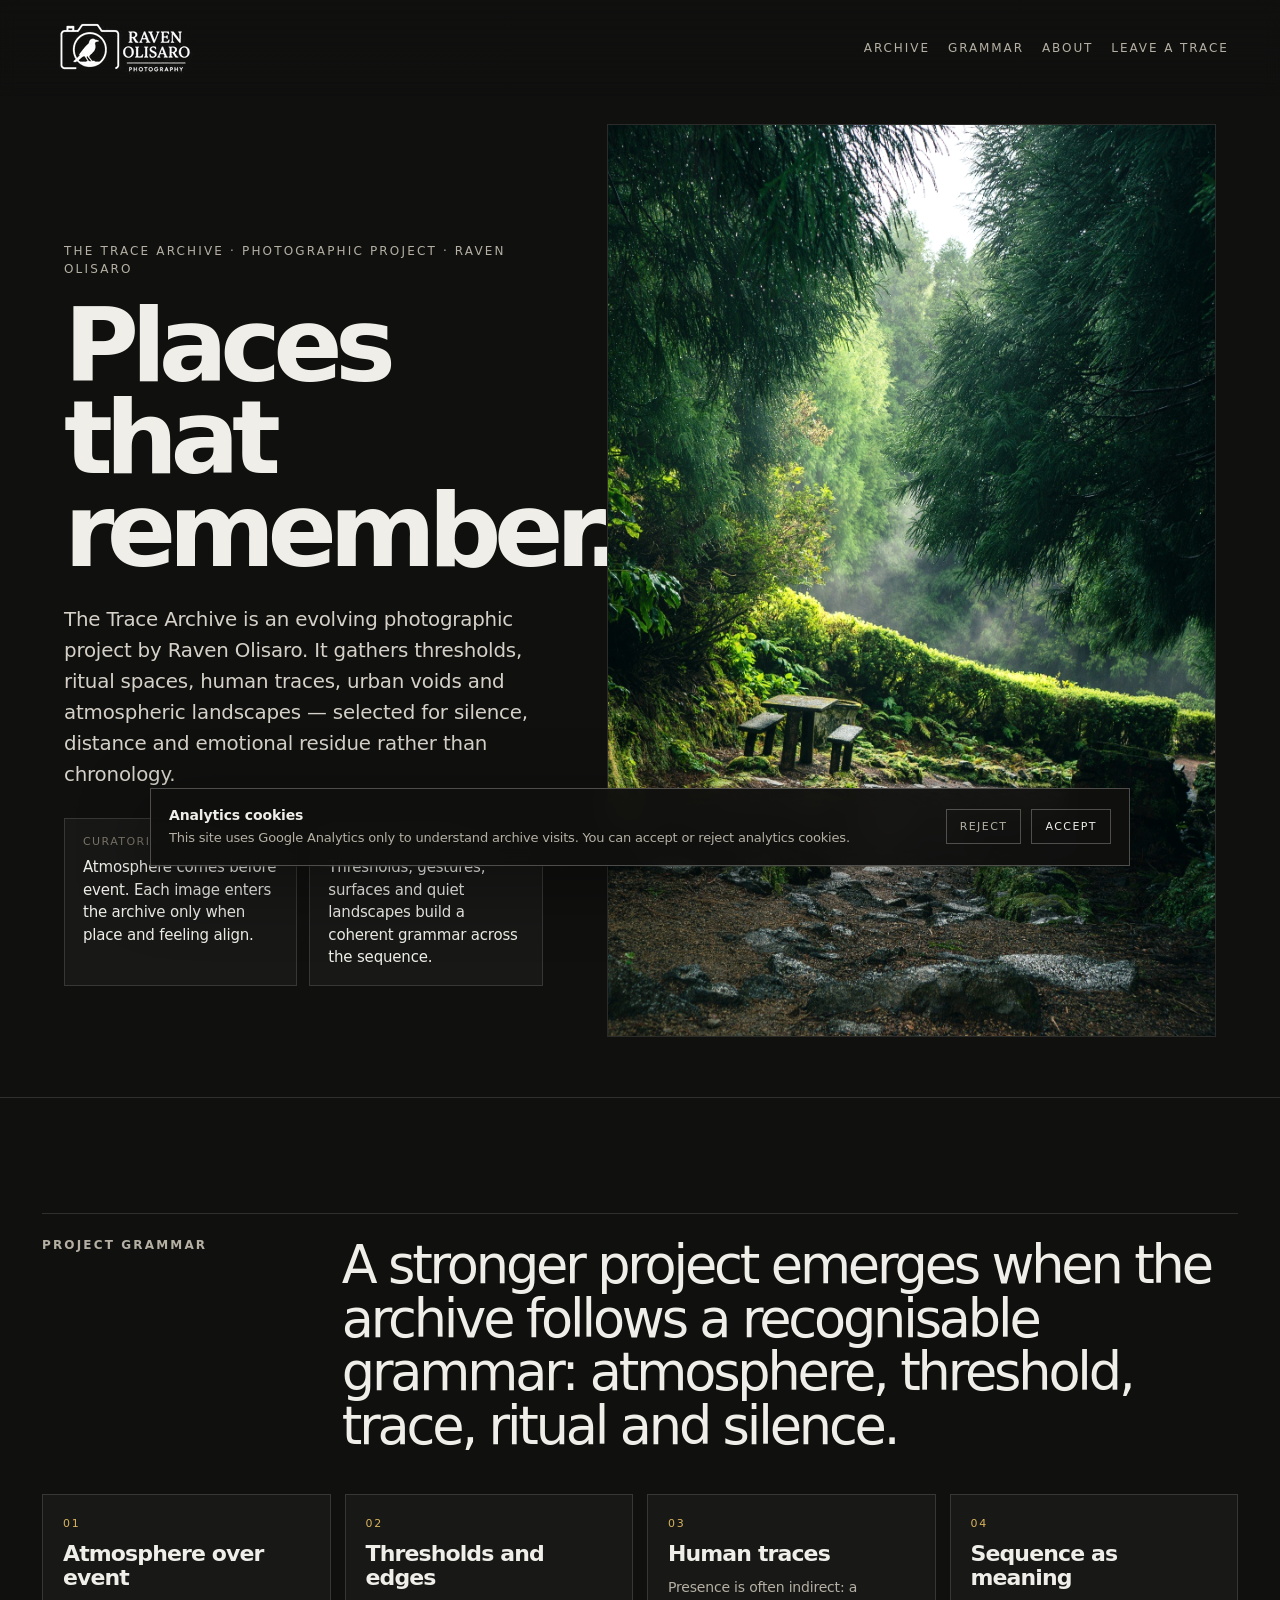
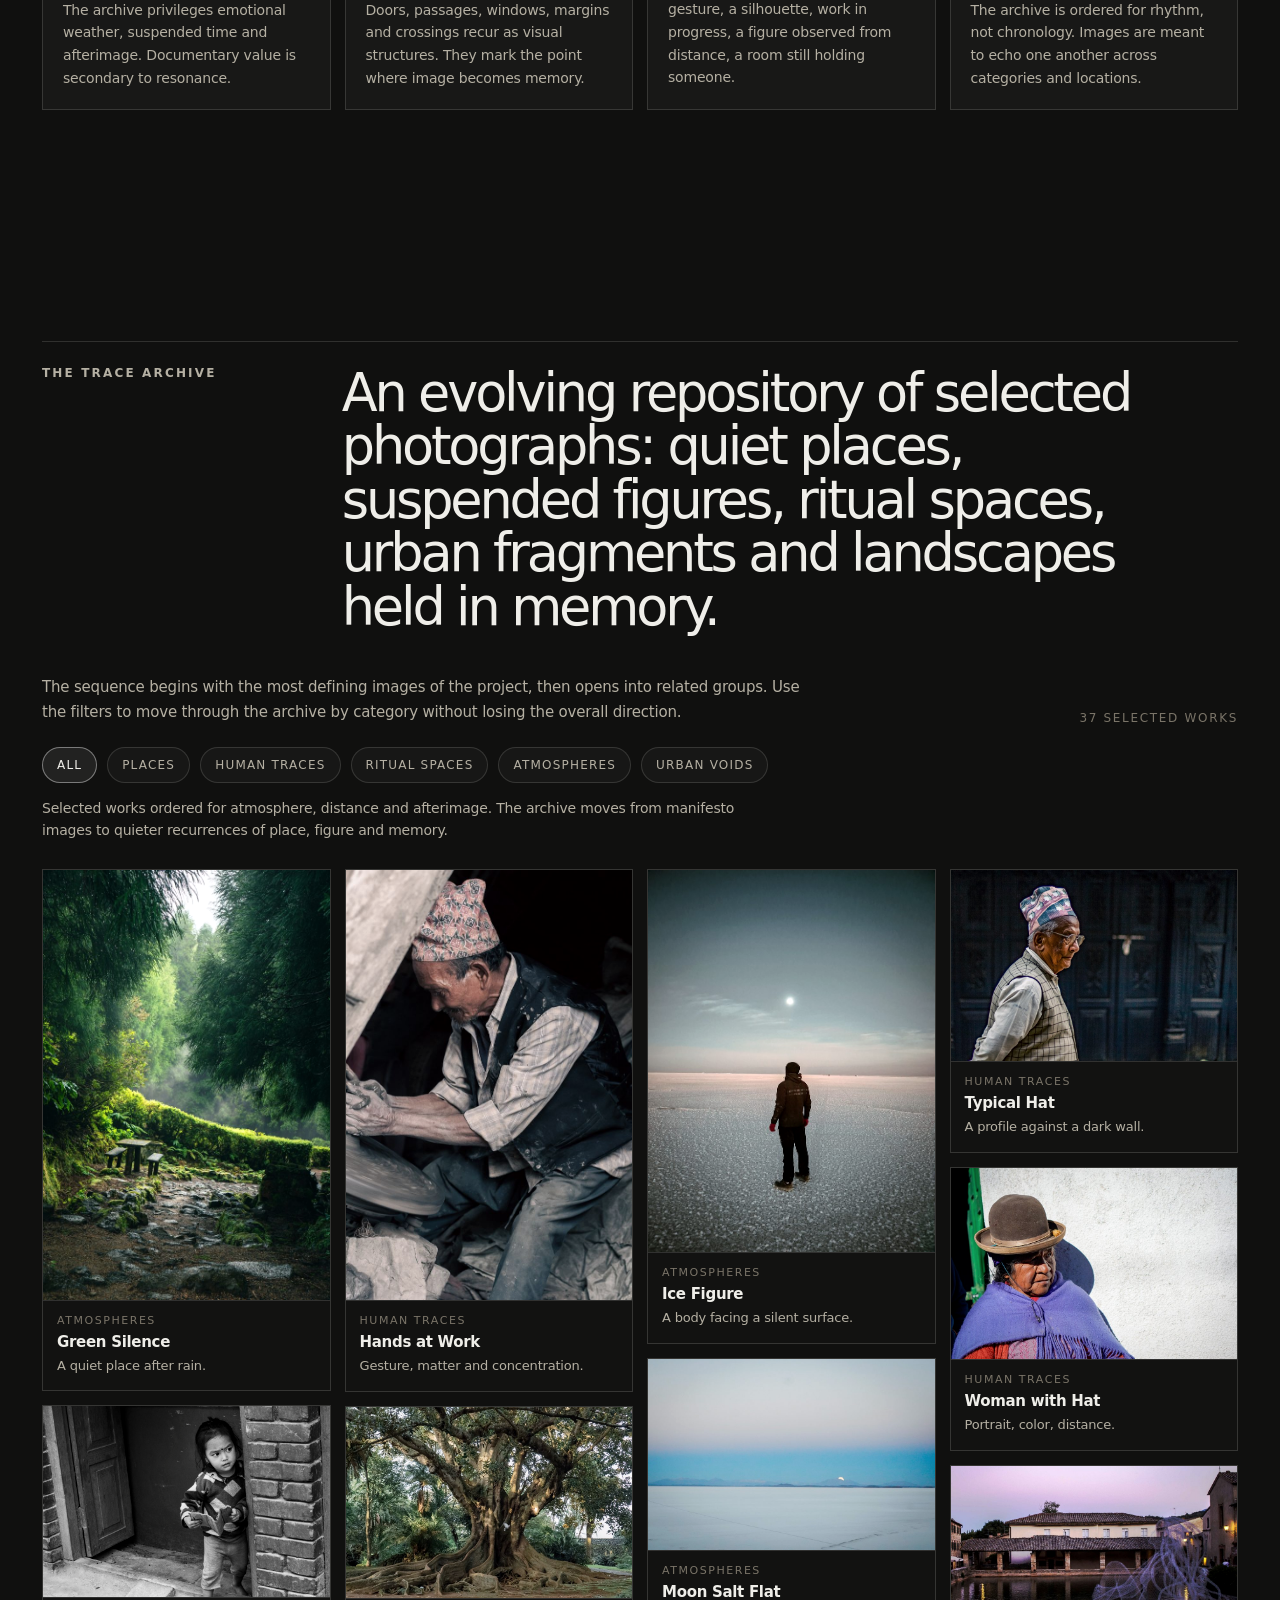
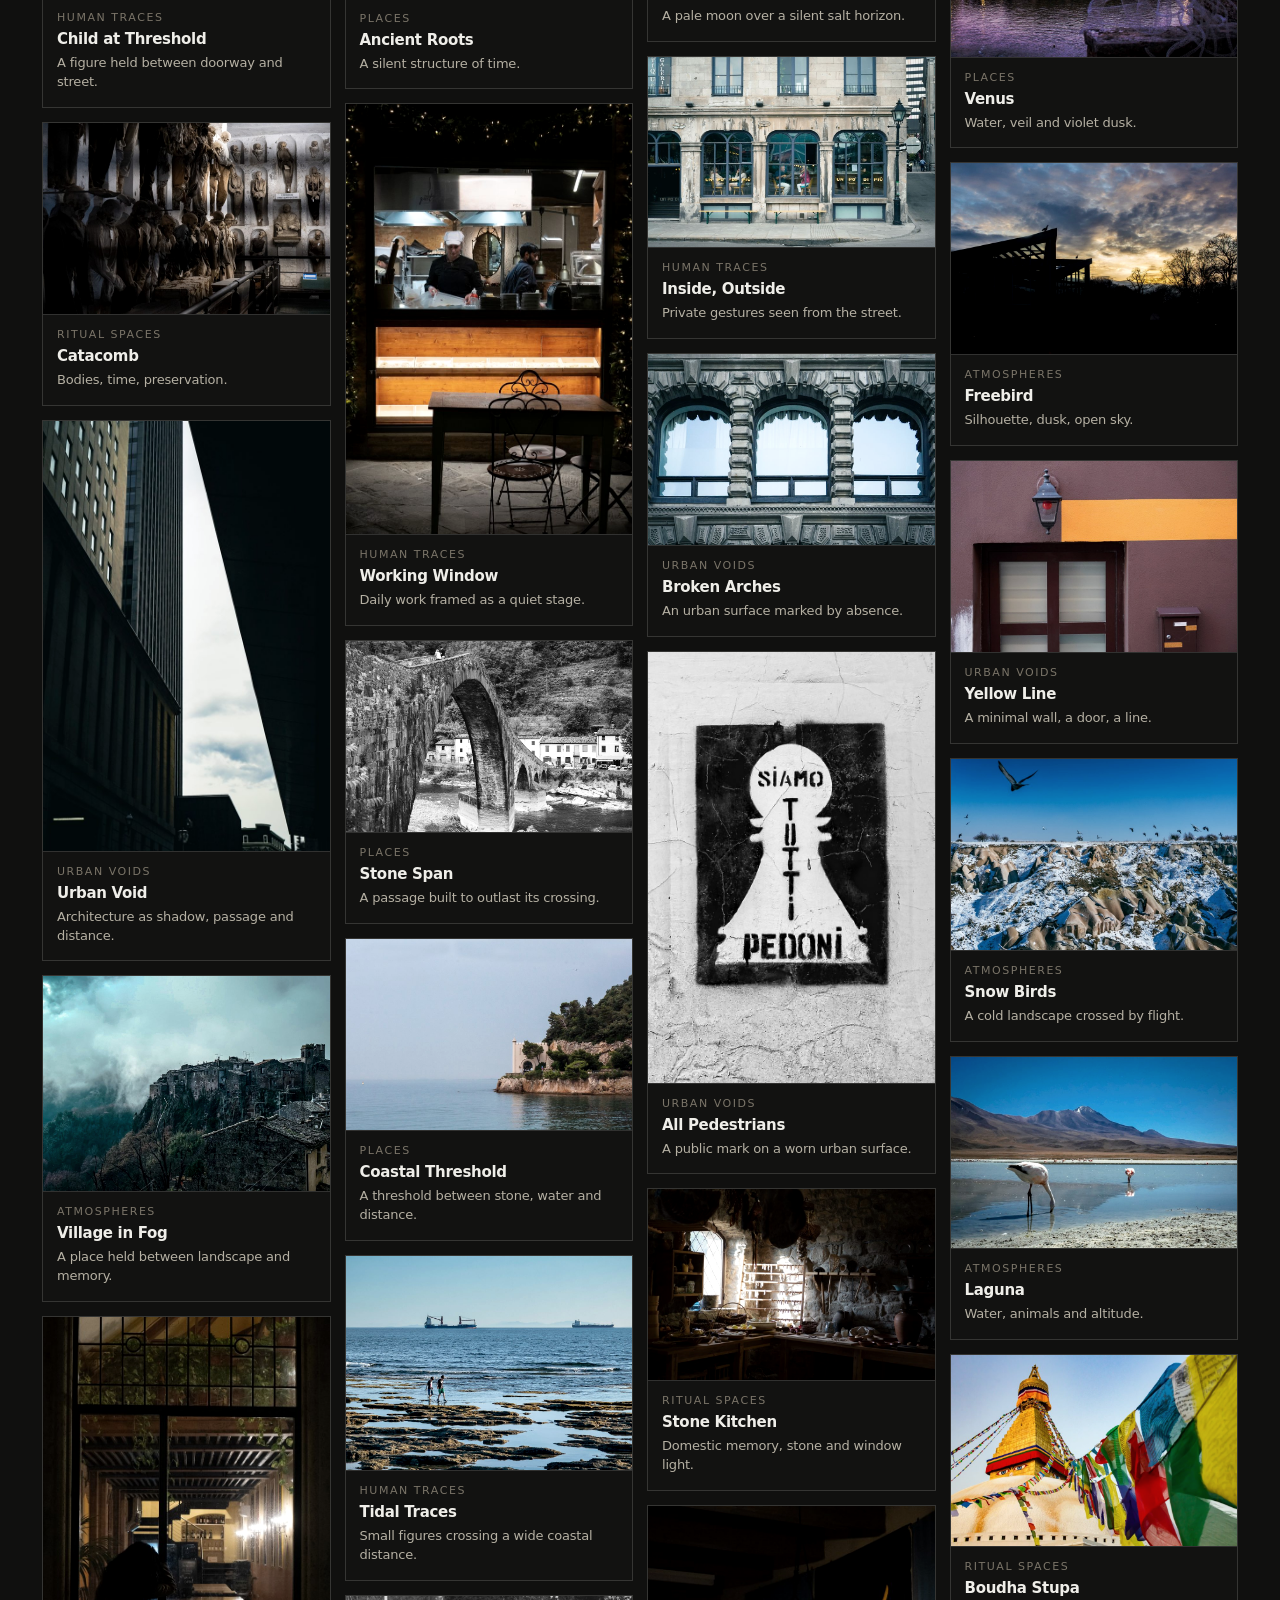
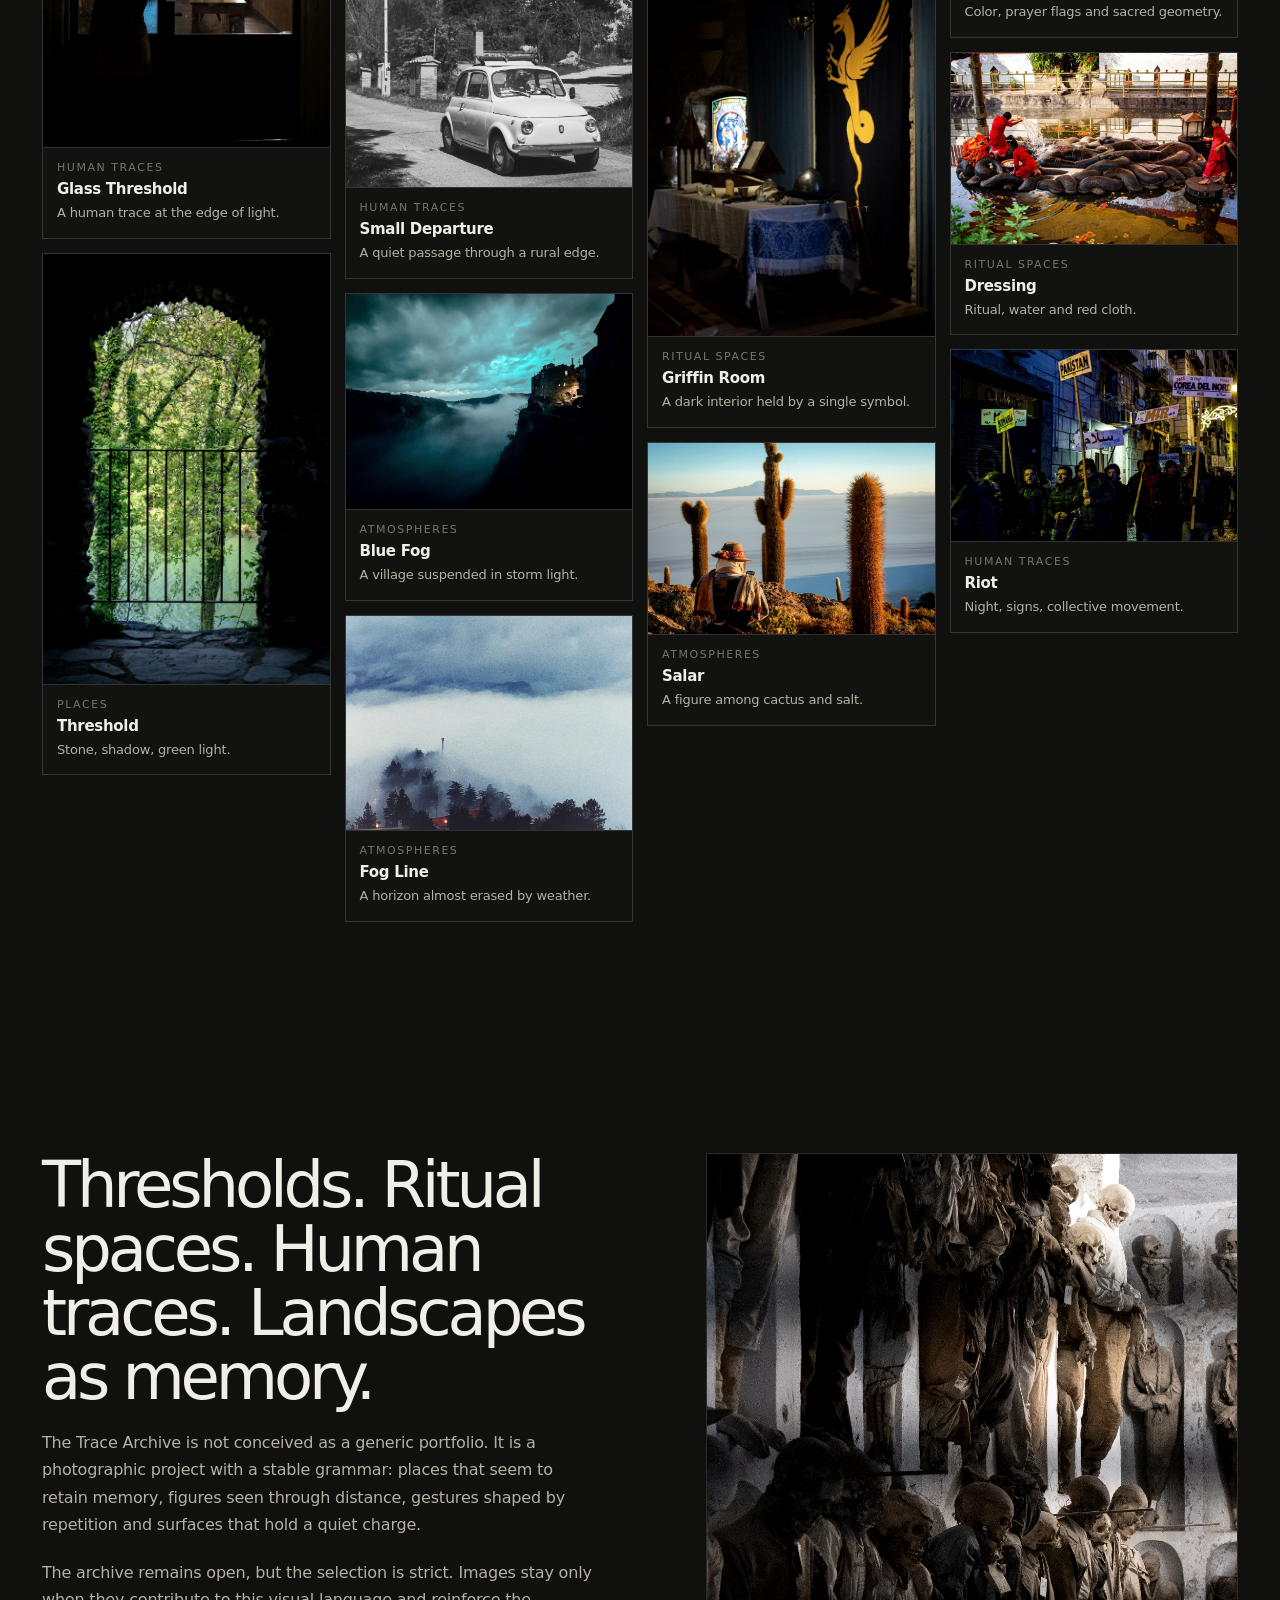
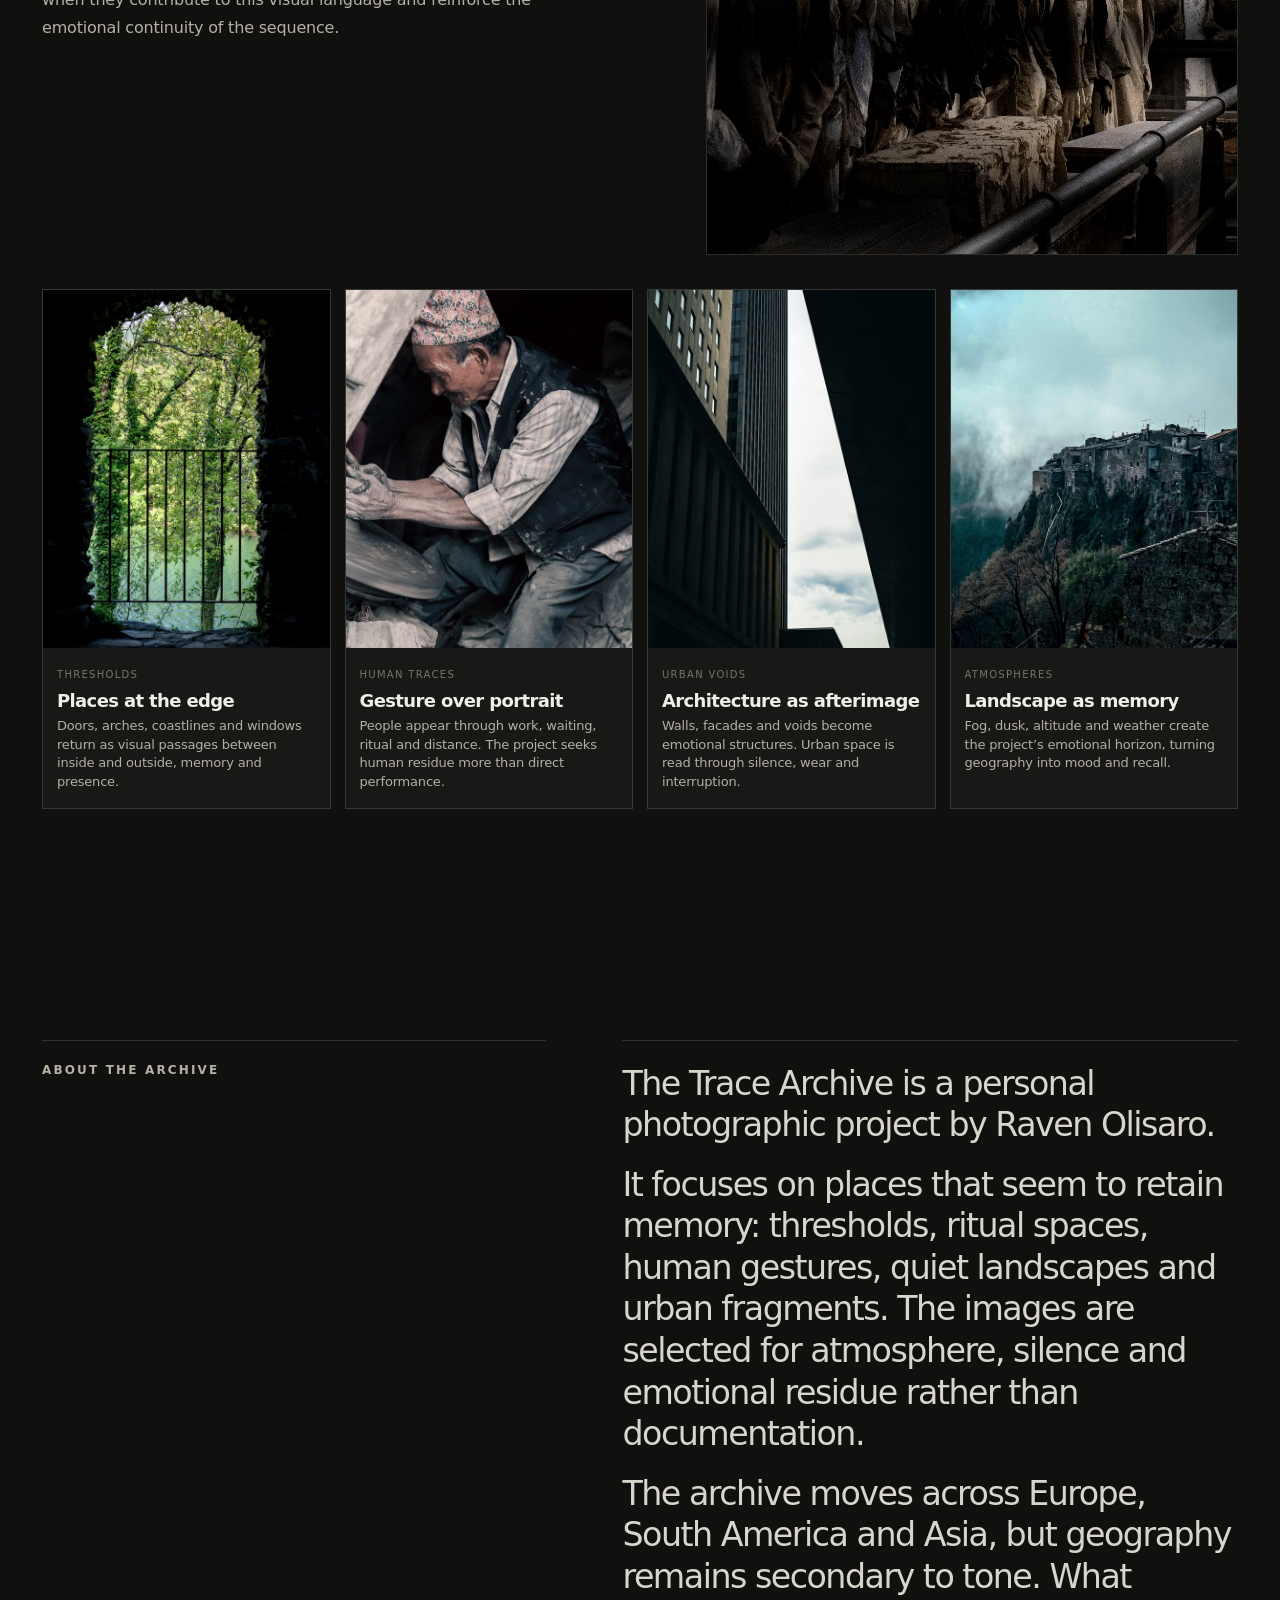
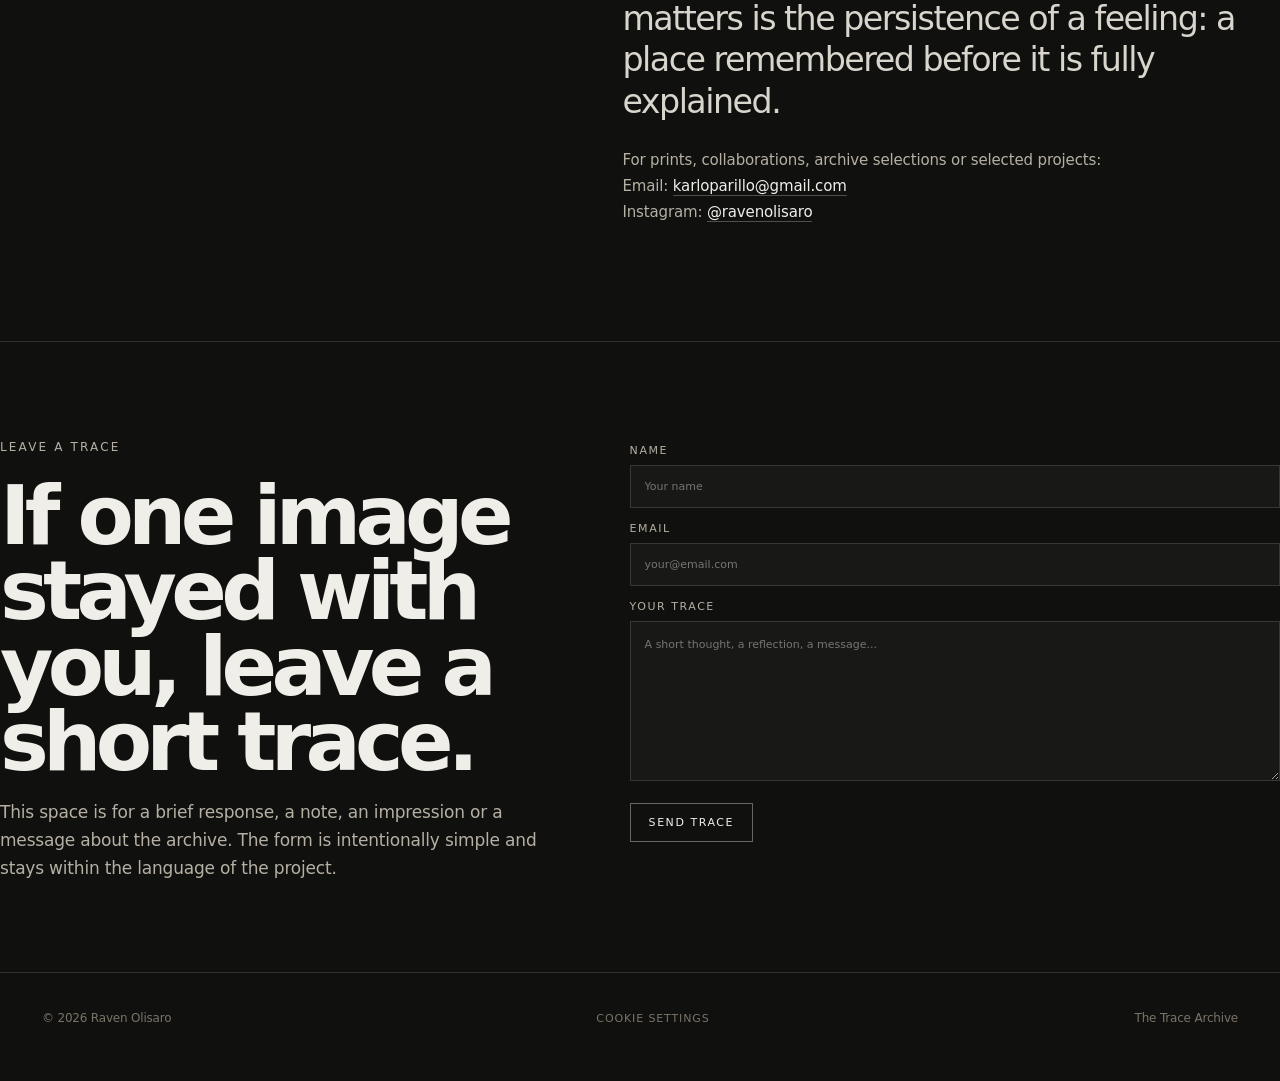
==== commit ffb78e6f: "Add Fog Line and Small Departure to archive" ====
--- a/index.html
+++ b/index.html
@@ -71,7 +71,9 @@
           "https://carloparillo.github.io/raven-olisaro-portfolio/assets/images/25-village-in-fog.jpg",
           "https://carloparillo.github.io/raven-olisaro-portfolio/assets/images/28-hands-at-work.jpg",
           "https://carloparillo.github.io/raven-olisaro-portfolio/assets/images/34-tidal-traces.jpg",
-          "https://carloparillo.github.io/raven-olisaro-portfolio/assets/images/35-all-pedestrians.jpg"
+          "https://carloparillo.github.io/raven-olisaro-portfolio/assets/images/35-all-pedestrians.jpg",
+          "https://carloparillo.github.io/raven-olisaro-portfolio/assets/images/36-fog-line.jpg",
+          "https://carloparillo.github.io/raven-olisaro-portfolio/assets/images/37-small-departure.jpg"
         ]
       }
     ]
@@ -989,7 +991,7 @@
 
       <div class="archive-meta">
         <div class="archive-note">The sequence begins with the most defining images of the project, then opens into related groups. Use the filters to move through the archive by category without losing the overall direction.</div>
-        <div class="archive-count">35 selected works</div>
+        <div class="archive-count">37 selected works</div>
       </div>
 
       <div class="filters" aria-label="Archive filters">
@@ -1095,6 +1097,14 @@
           <figcaption><span>Human Traces</span><strong>Tidal Traces</strong><em>Small figures crossing a wide coastal distance.</em></figcaption>
         </figure>
 
+        <figure class="work" data-category="Human Traces">
+          <button class="image-button" type="button" aria-label="Open Small Departure" data-full="assets/images/37-small-departure.jpg" data-title="Small Departure" data-category-label="Human Traces" data-note="A quiet passage through a rural edge.">
+            <img src="assets/images/37-small-departure-thumb.jpg" alt="Black and white photograph of a vintage Fiat on a quiet rural road" loading="lazy" width="2048" height="1365">
+          </button>
+          <figcaption><span>Human Traces</span><strong>Small Departure</strong><em>A quiet passage through a rural edge.</em></figcaption>
+        </figure>
+
+
 
         <figure class="work" data-category="Atmospheres">
           <button class="image-button" type="button" aria-label="Open Blue Fog" data-full="assets/images/13-blue-fog.jpg" data-title="Blue Fog" data-category-label="Atmospheres" data-note="A village suspended in storm light.">
@@ -1102,6 +1112,14 @@
           </button>
           <figcaption><span>Atmospheres</span><strong>Blue Fog</strong><em>A village suspended in storm light.</em></figcaption>
         </figure>
+
+        <figure class="work" data-category="Atmospheres">
+          <button class="image-button" type="button" aria-label="Open Fog Line" data-full="assets/images/36-fog-line.jpg" data-title="Fog Line" data-category-label="Atmospheres" data-note="A horizon almost erased by weather.">
+            <img src="assets/images/36-fog-line-thumb.jpg" alt="Blue grey fog covering a landscape with dark trees and small lights below" loading="lazy" width="1438" height="1078">
+          </button>
+          <figcaption><span>Atmospheres</span><strong>Fog Line</strong><em>A horizon almost erased by weather.</em></figcaption>
+        </figure>
+
 
         <figure class="work" data-category="Atmospheres">
           <button class="image-button" type="button" aria-label="Open Ice Figure" data-full="assets/images/14-ice-figure.jpg" data-title="Ice Figure" data-category-label="Atmospheres" data-note="A body facing a silent surface.">
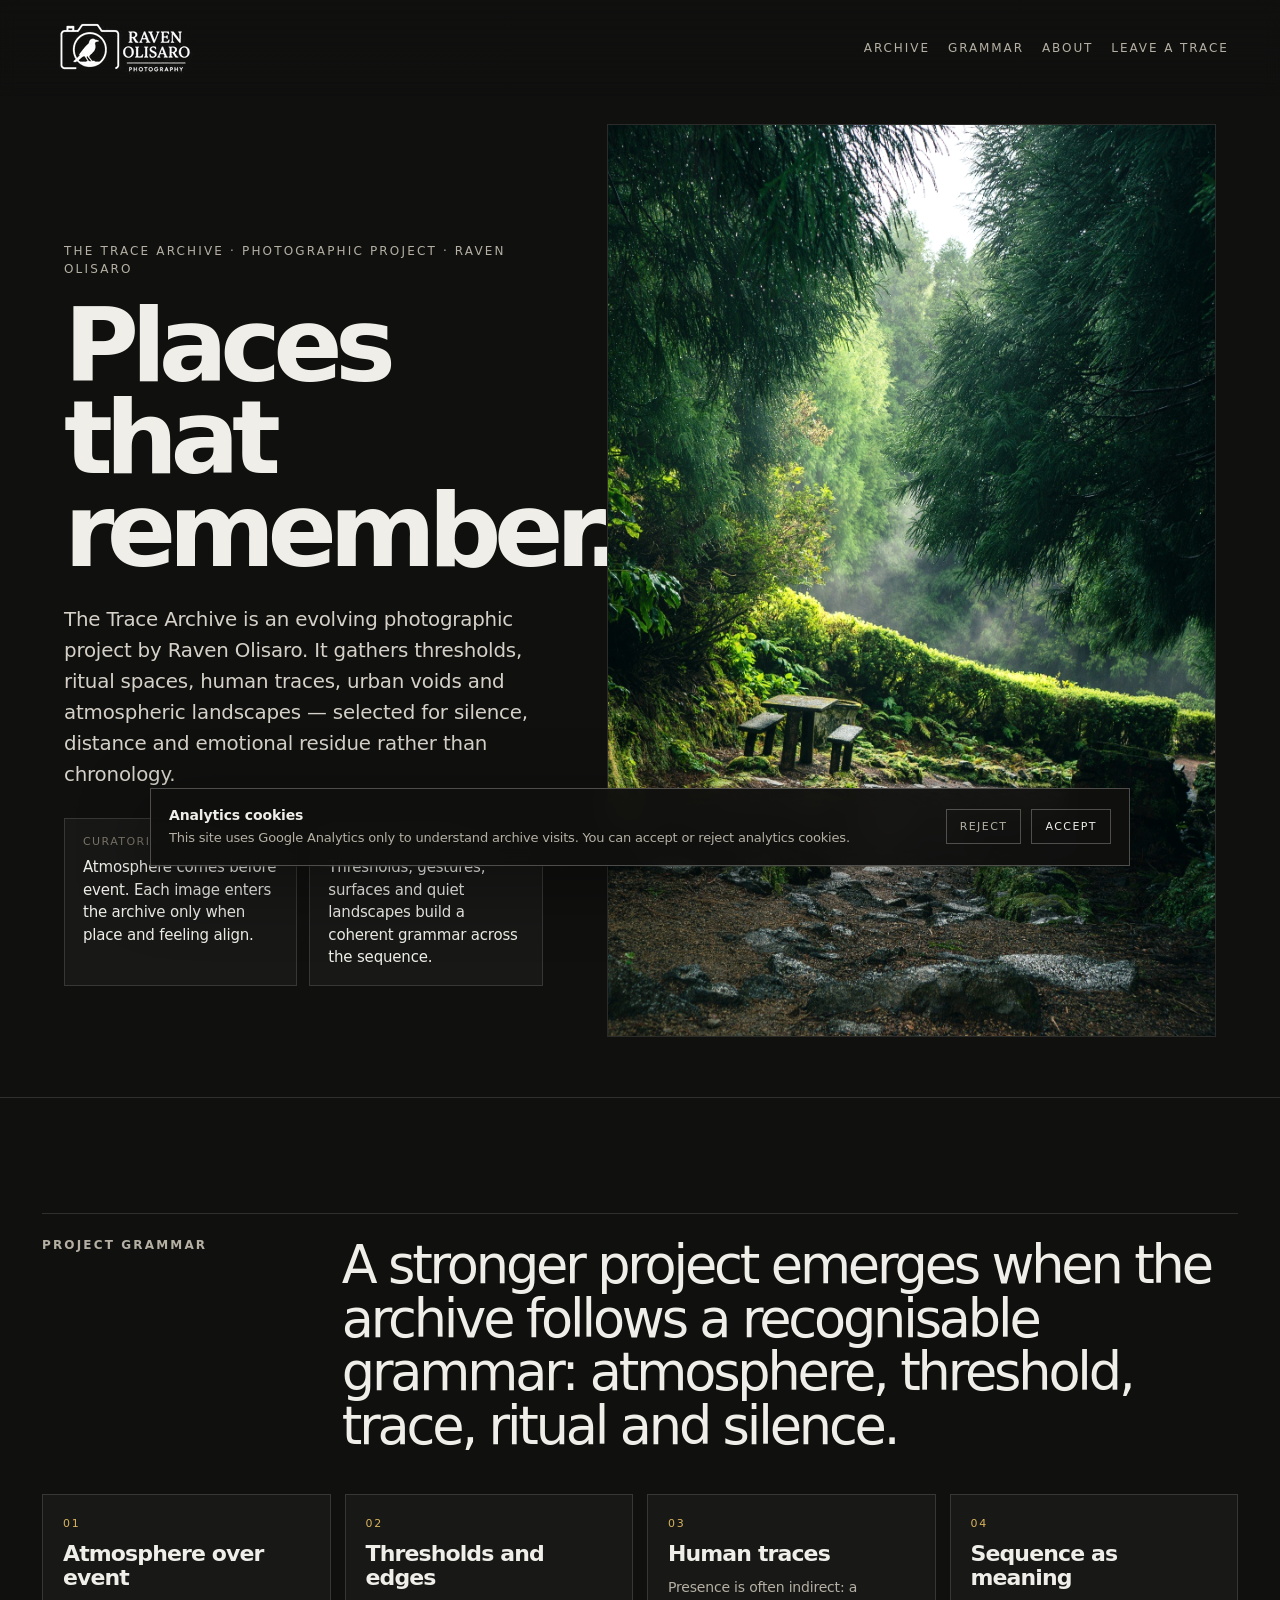
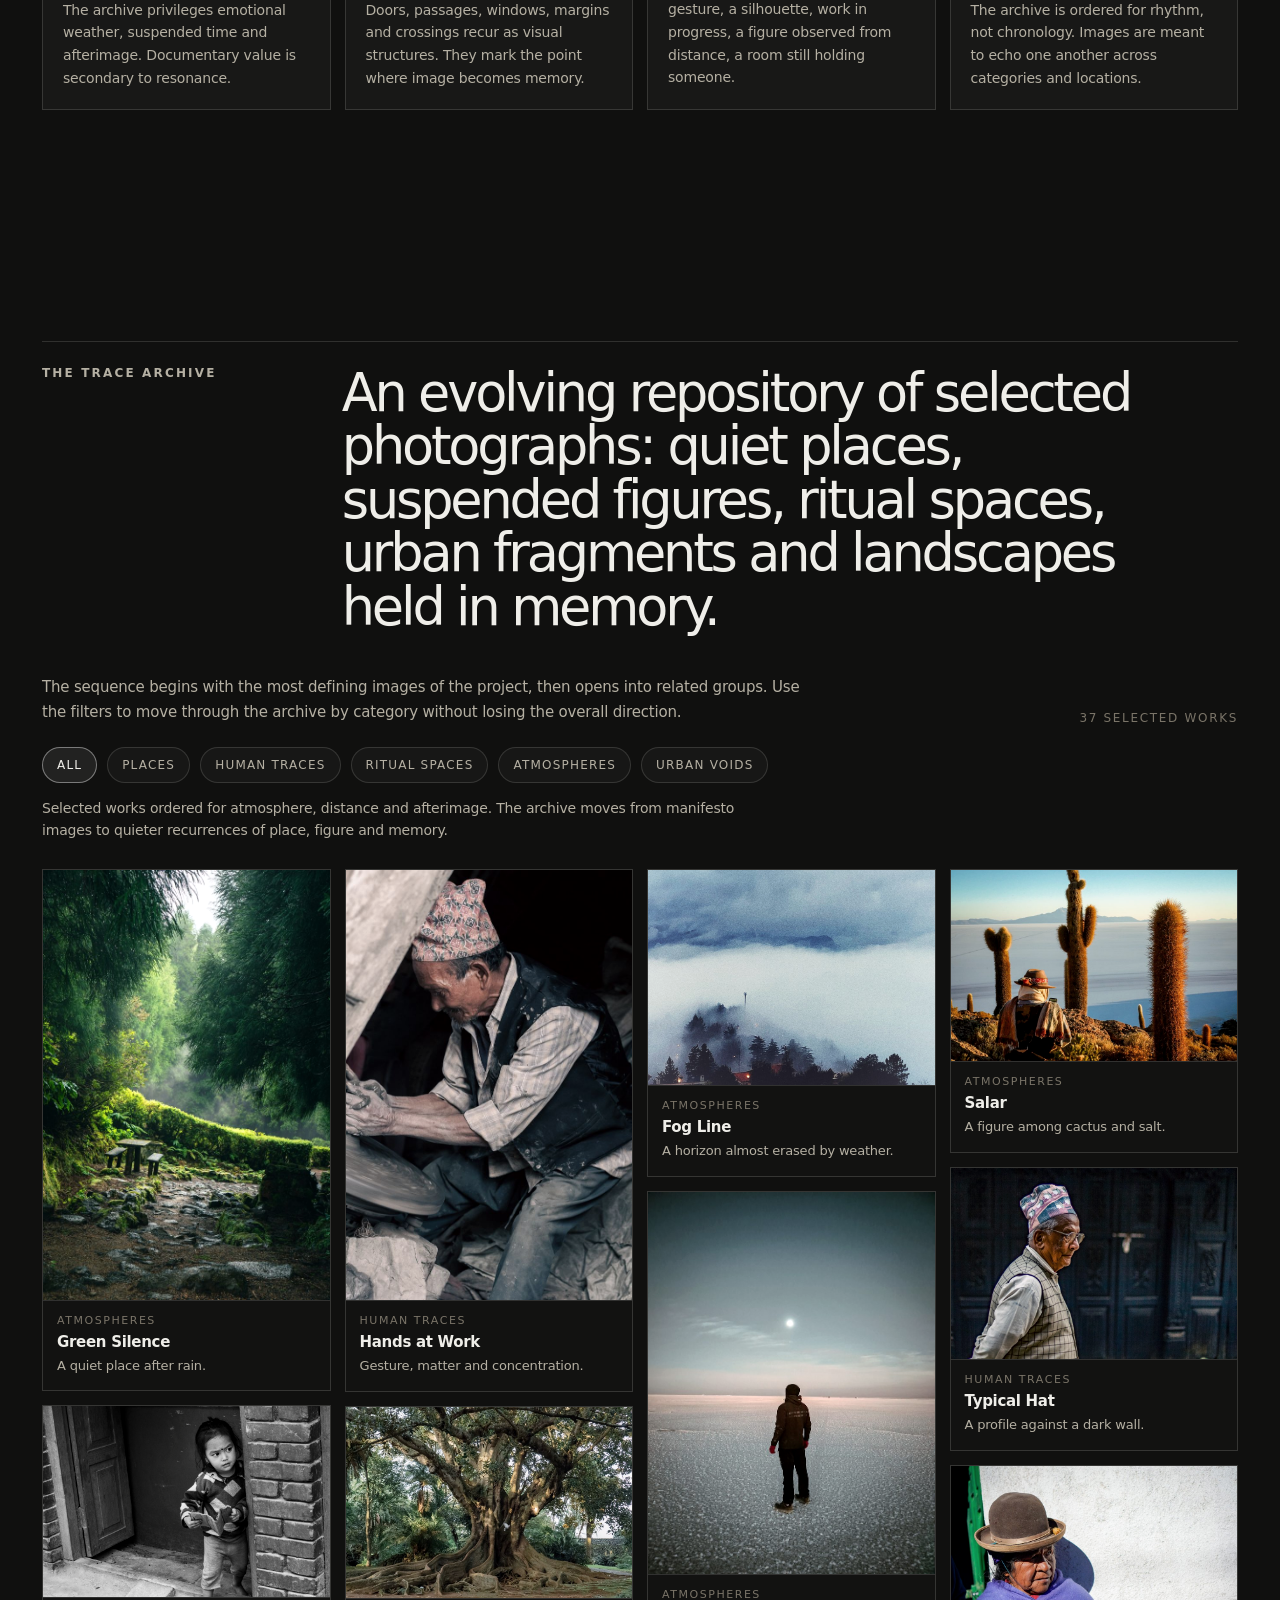
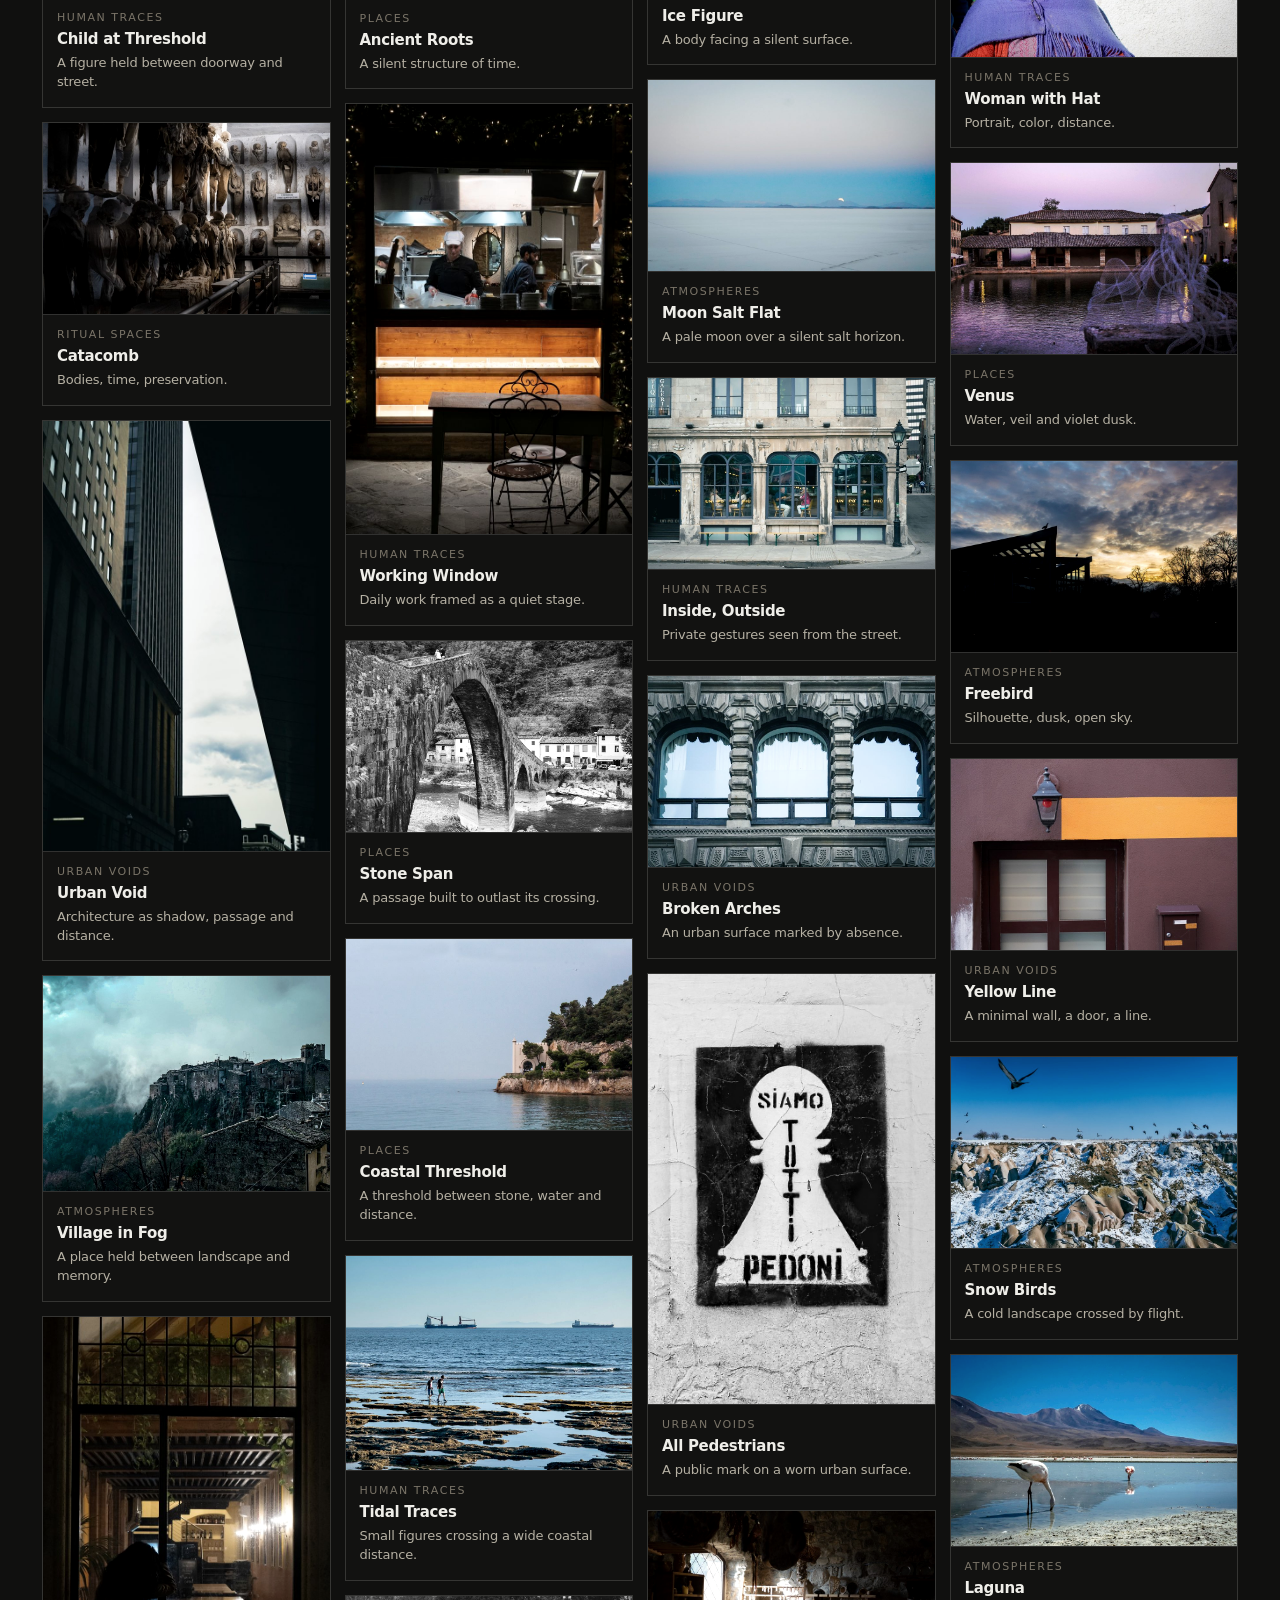
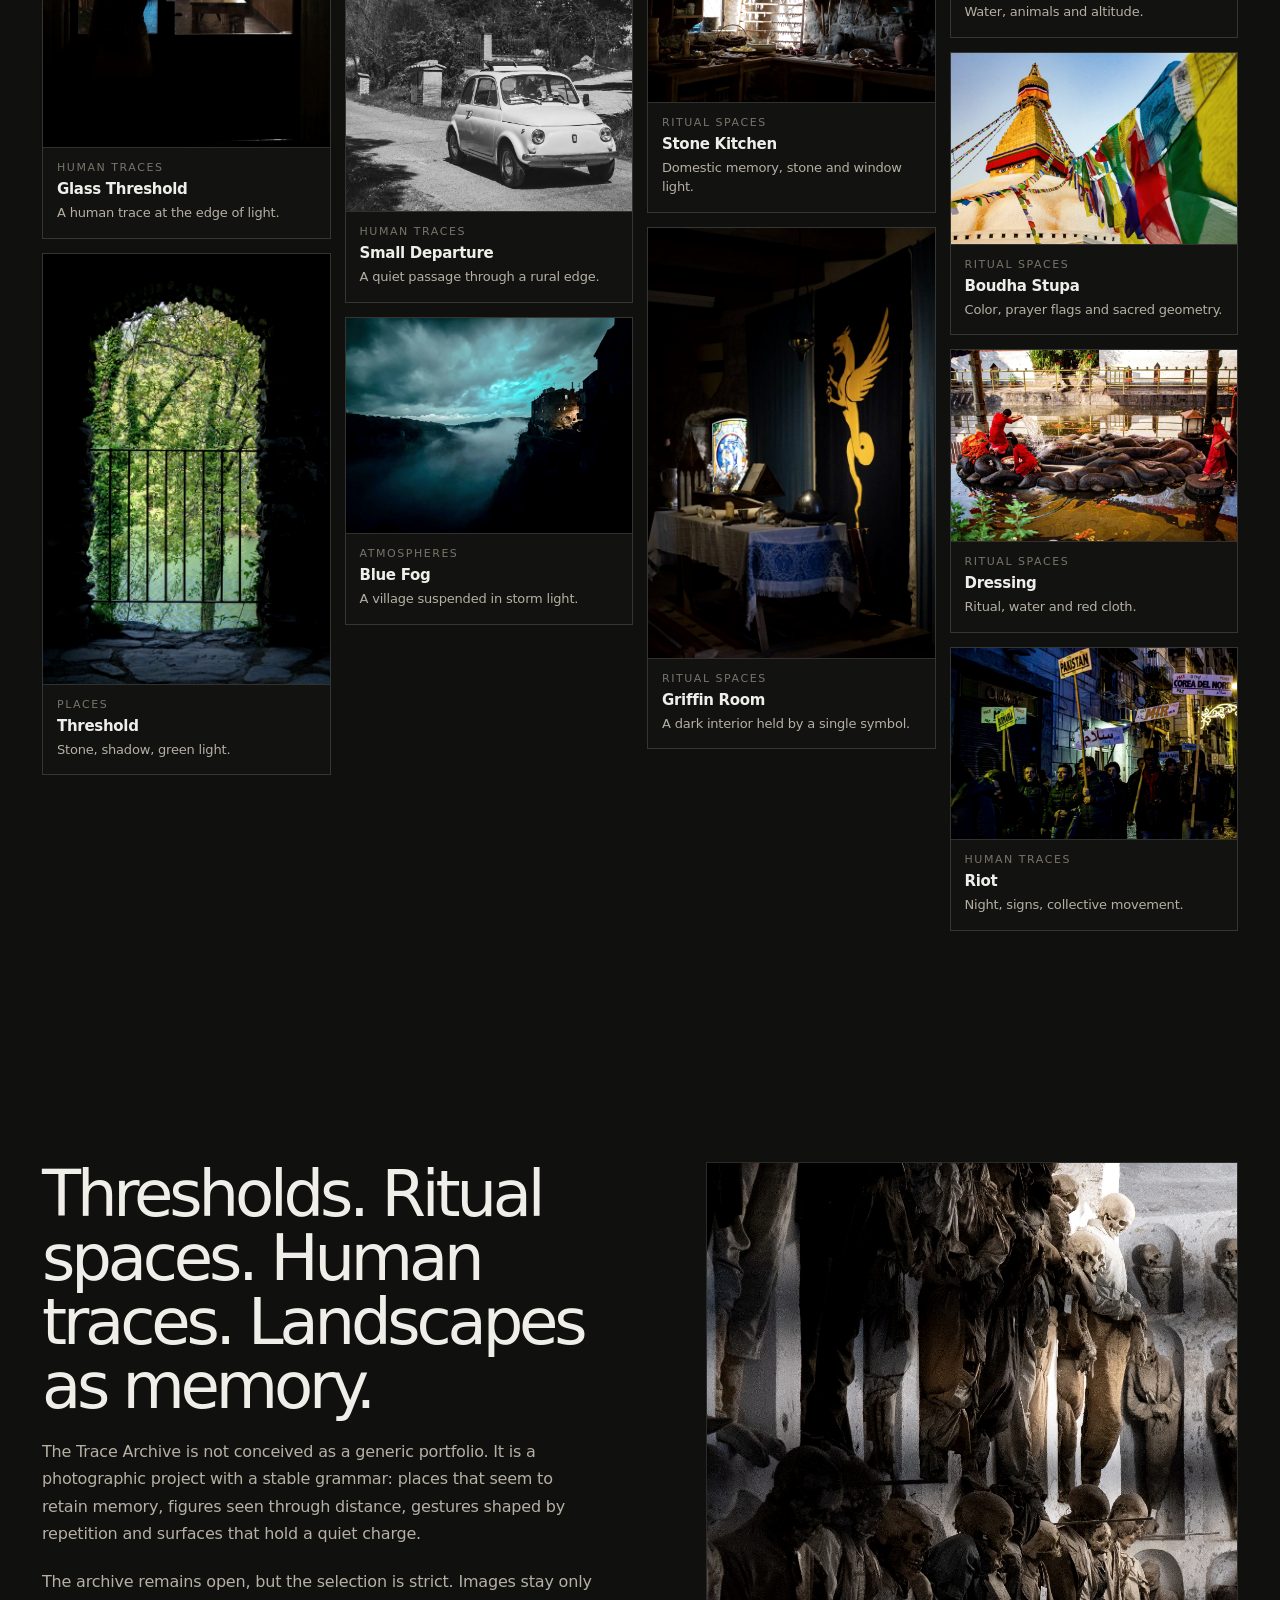
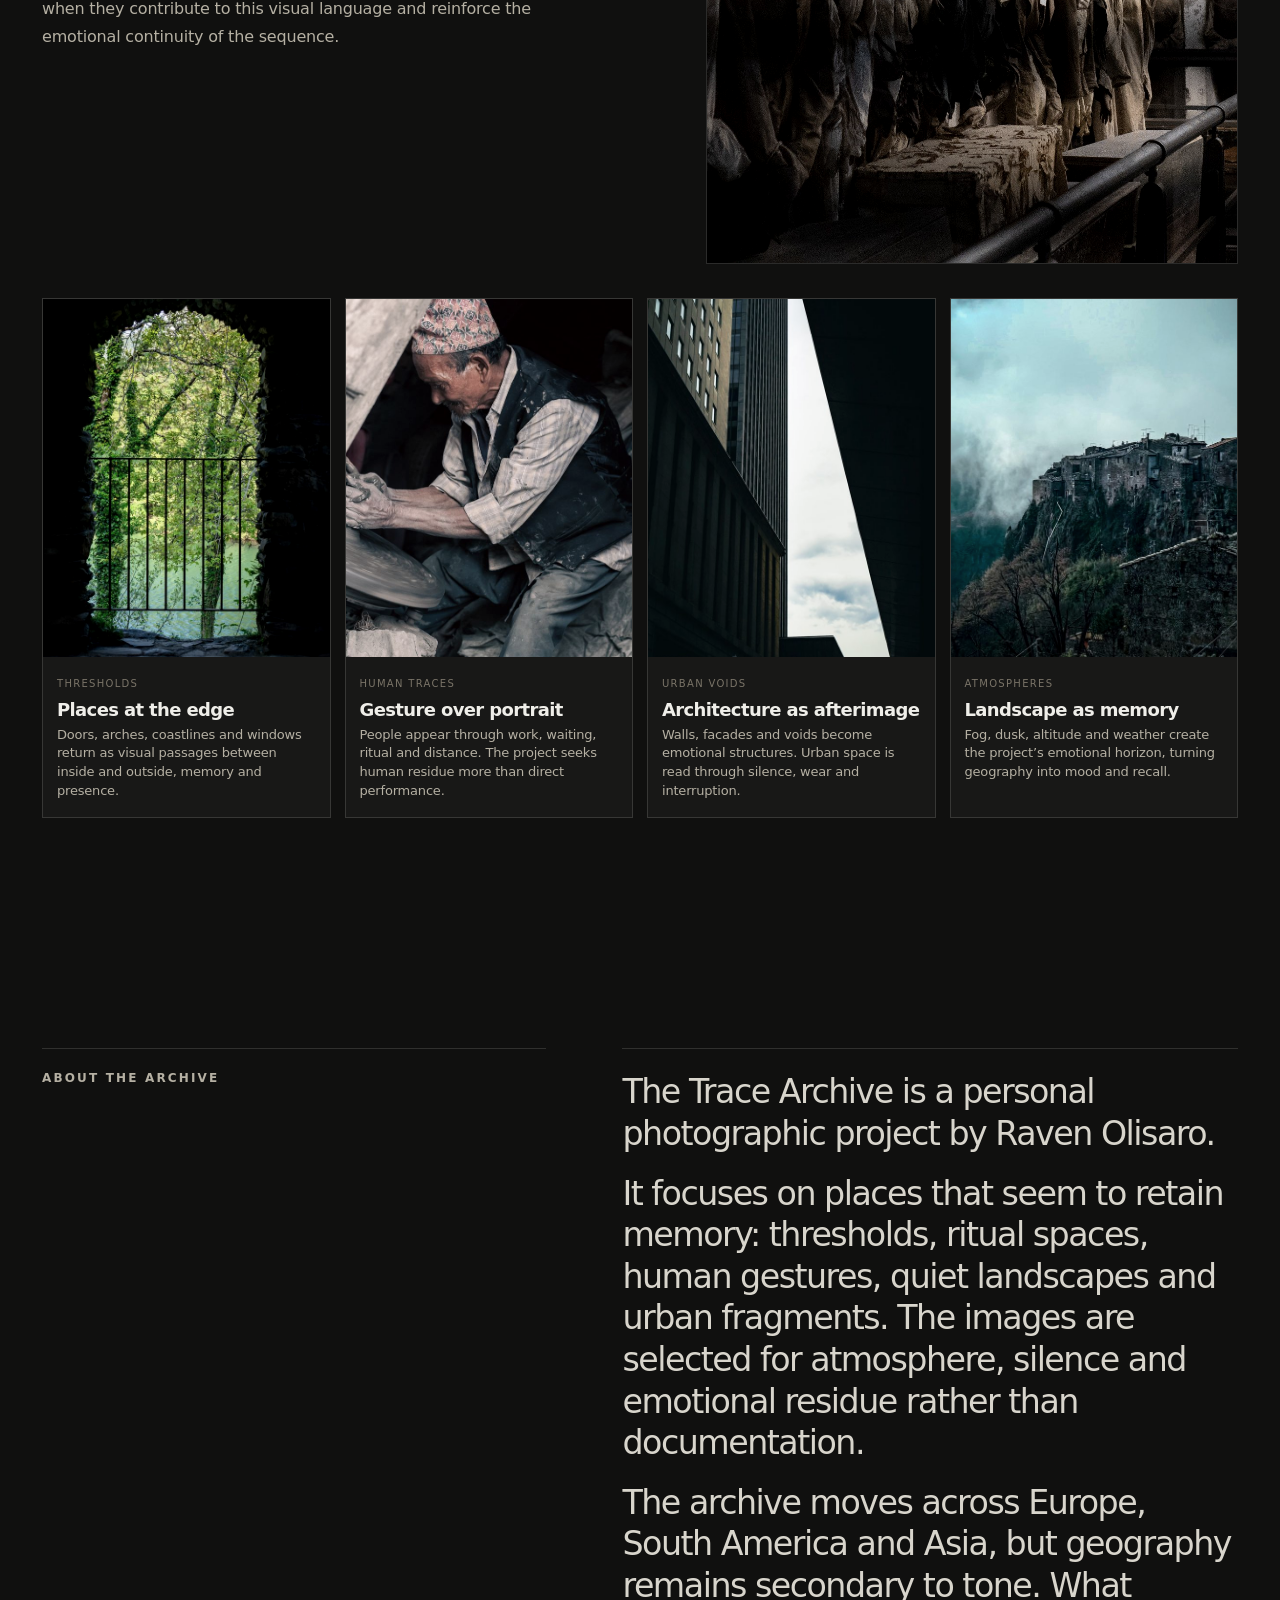
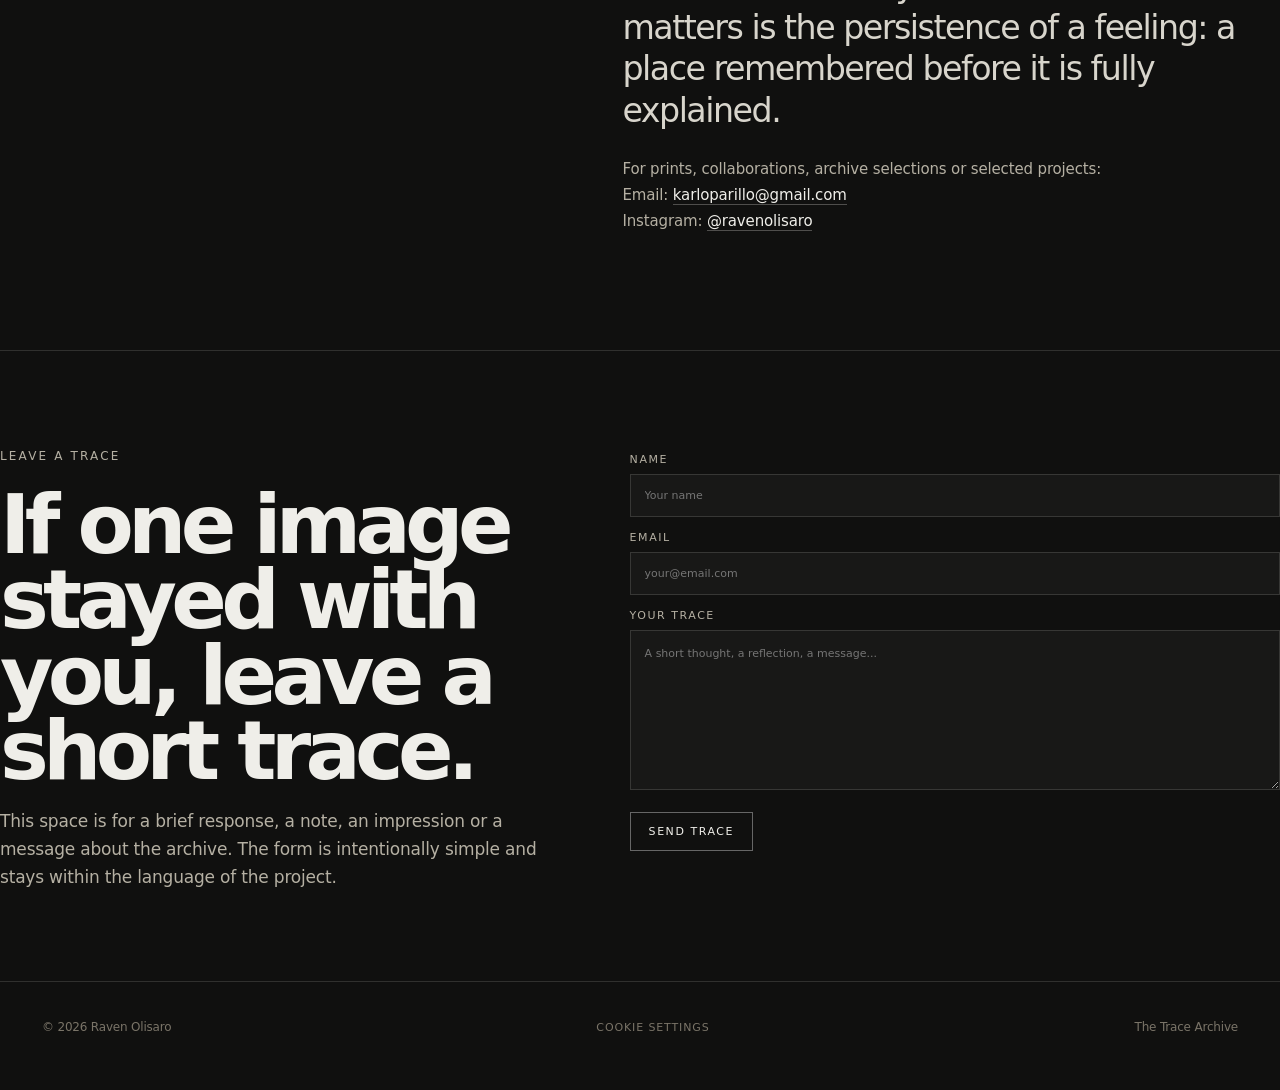
==== commit 0e49345b: "Replace Small Departure image" ====
--- a/index.html
+++ b/index.html
@@ -1099,7 +1099,7 @@
 
         <figure class="work" data-category="Human Traces">
           <button class="image-button" type="button" aria-label="Open Small Departure" data-full="assets/images/37-small-departure.jpg" data-title="Small Departure" data-category-label="Human Traces" data-note="A quiet passage through a rural edge.">
-            <img src="assets/images/37-small-departure-thumb.jpg" alt="Black and white photograph of a vintage Fiat on a quiet rural road" loading="lazy" width="2048" height="1365">
+            <img src="assets/images/37-small-departure-thumb.jpg" alt="Black and white photograph of a vintage Fiat on a quiet rural road" loading="lazy" width="1448" height="1086">
           </button>
           <figcaption><span>Human Traces</span><strong>Small Departure</strong><em>A quiet passage through a rural edge.</em></figcaption>
         </figure>
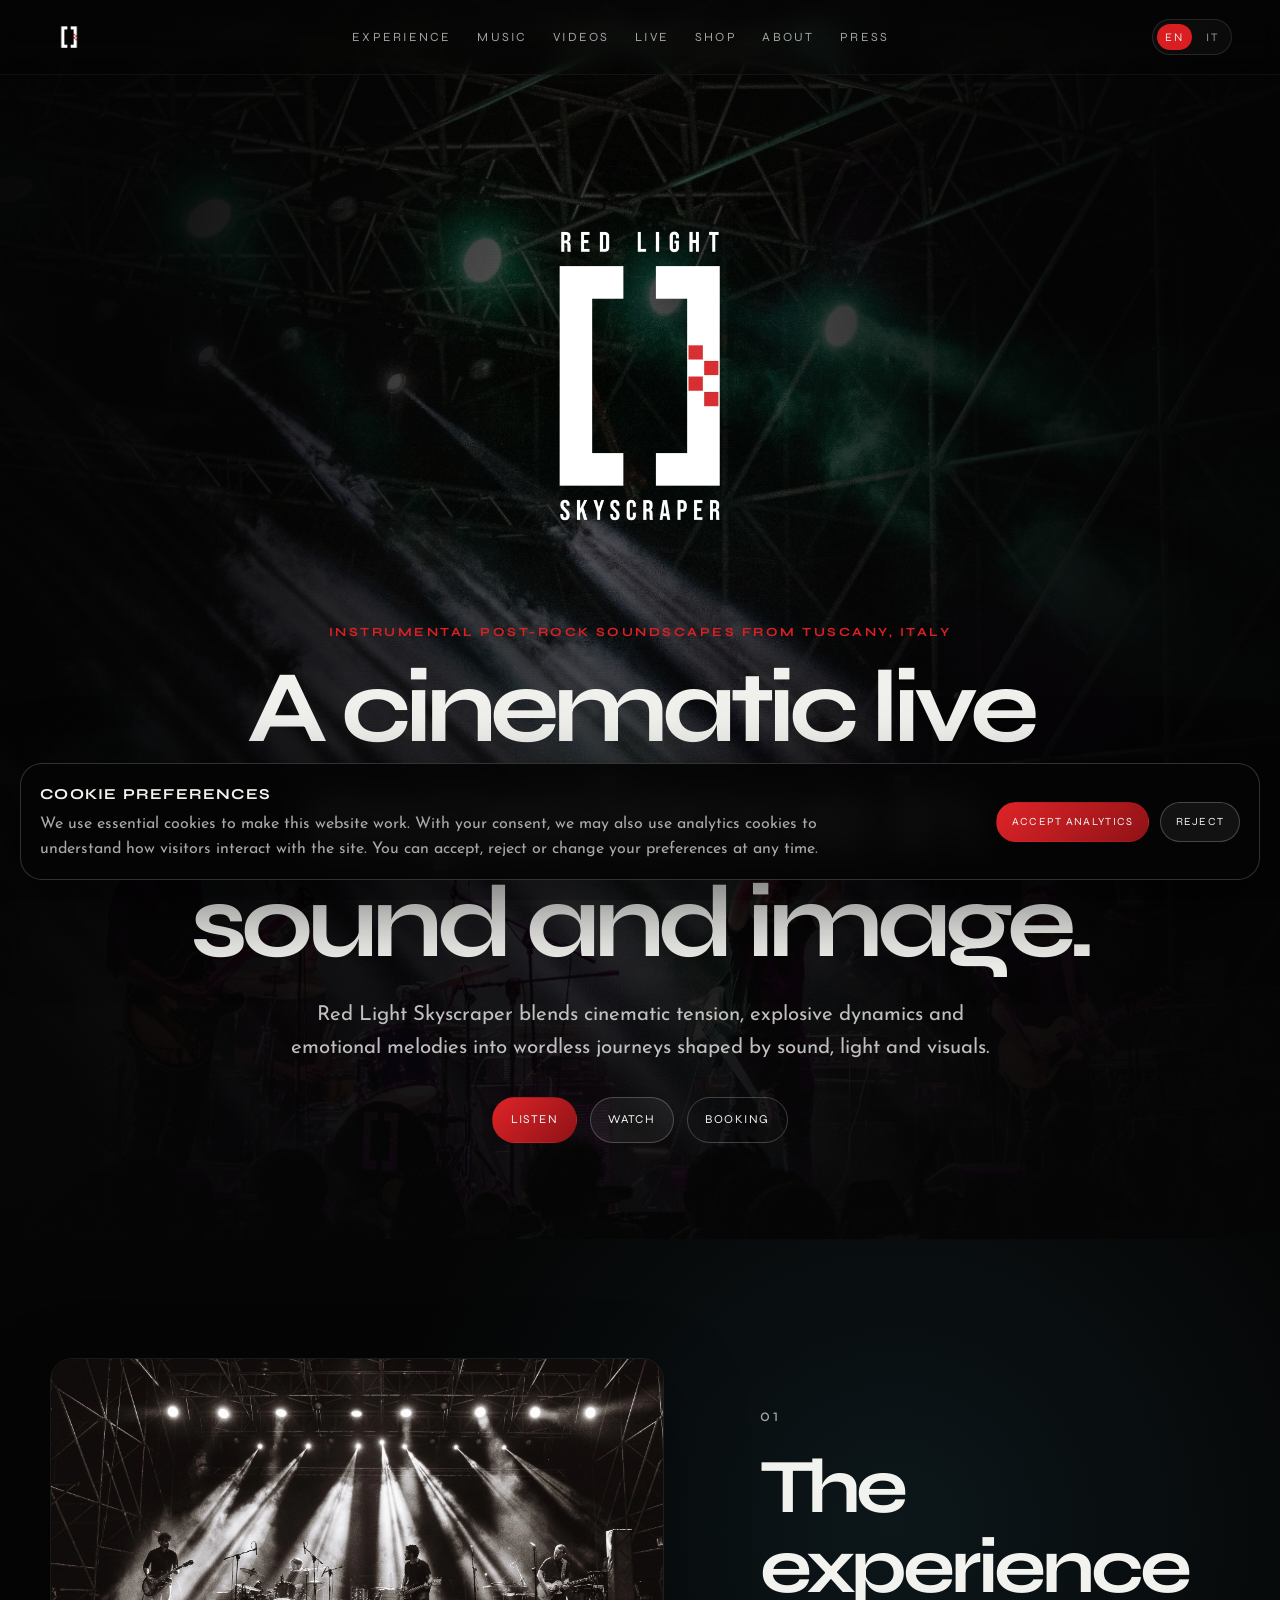
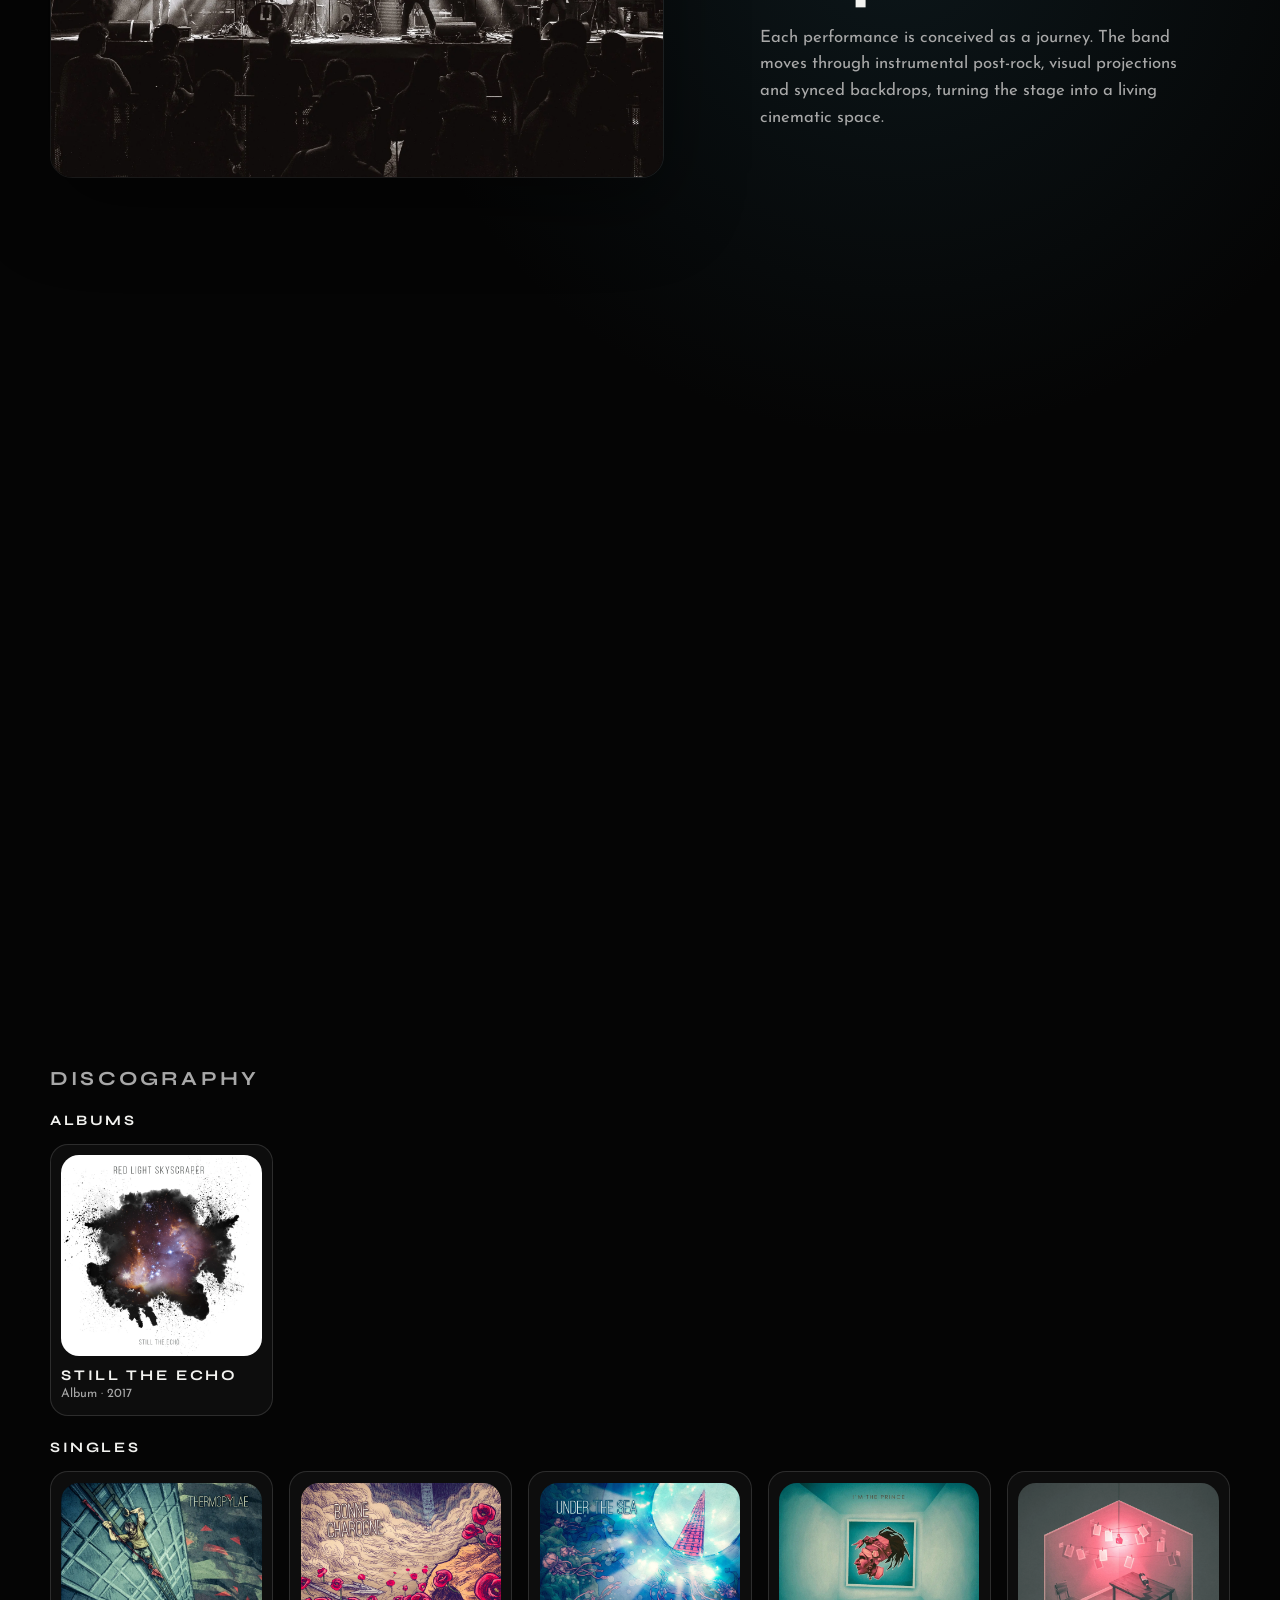
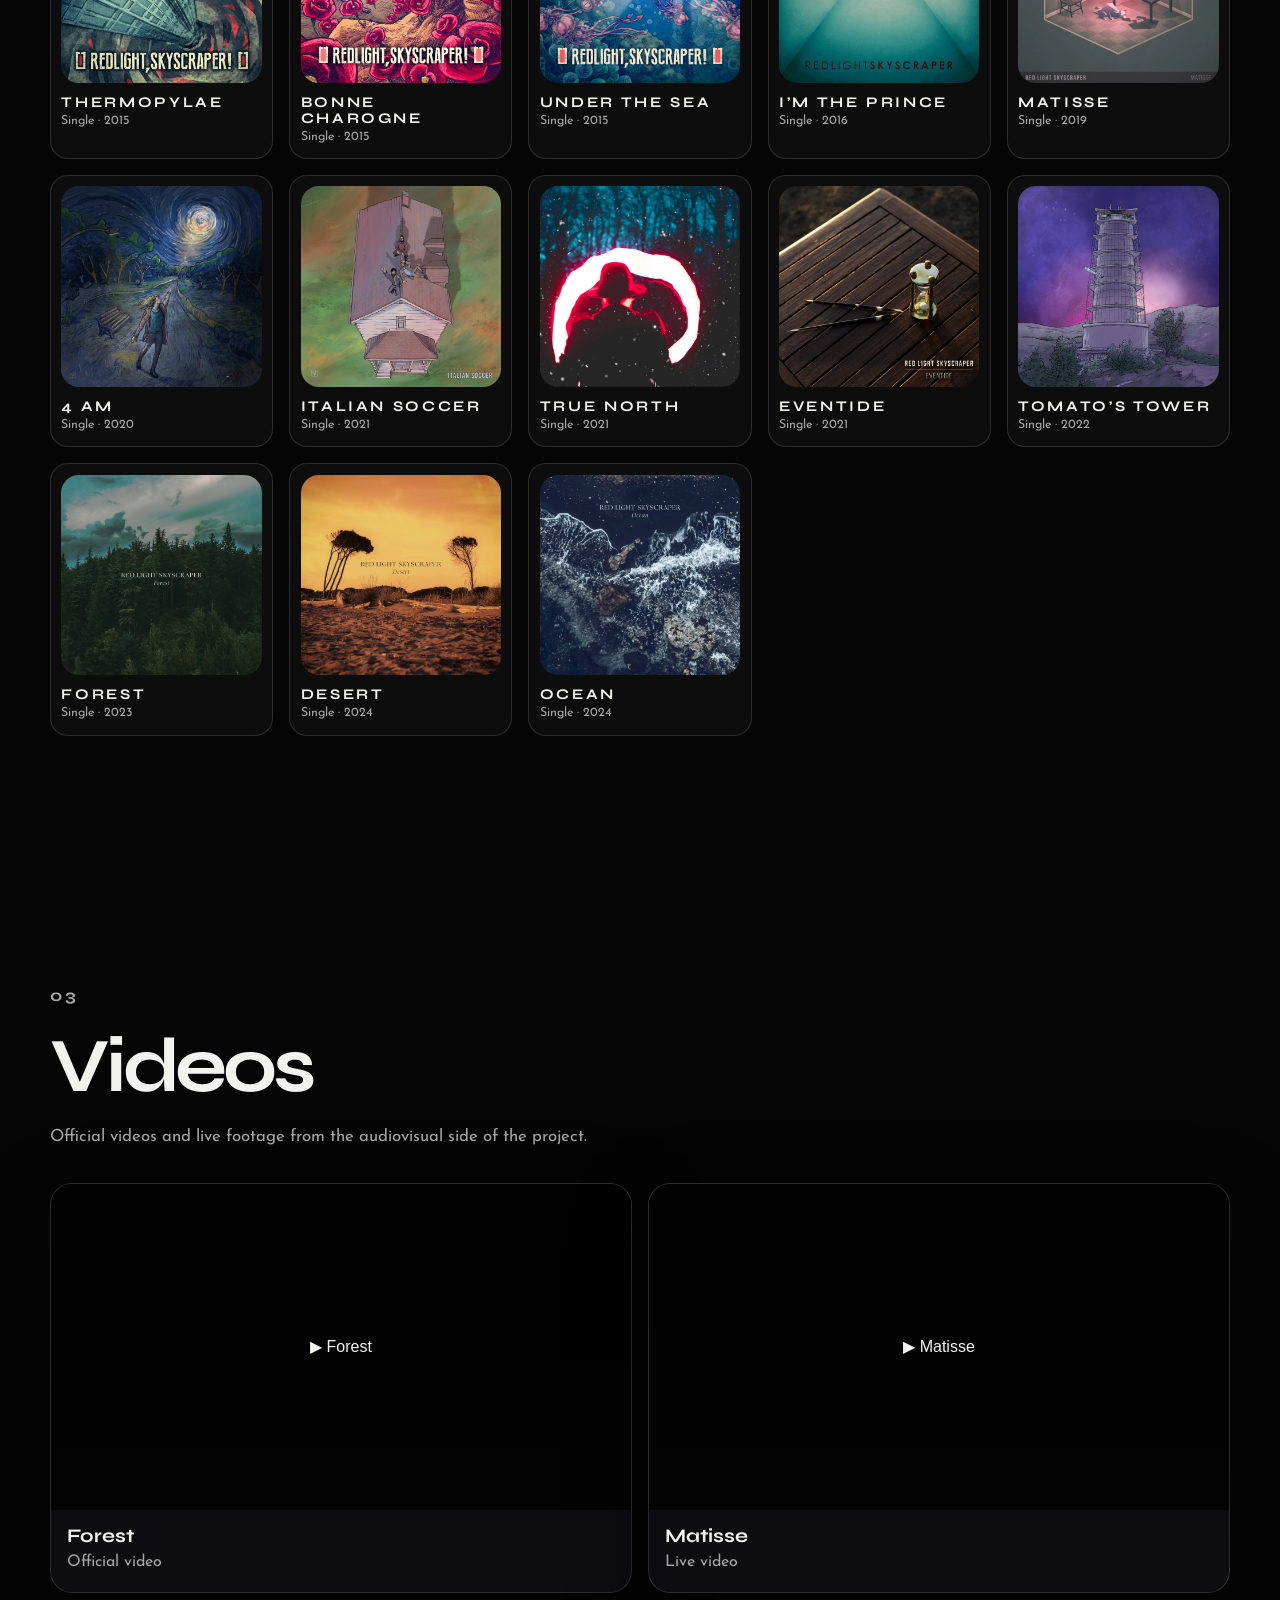
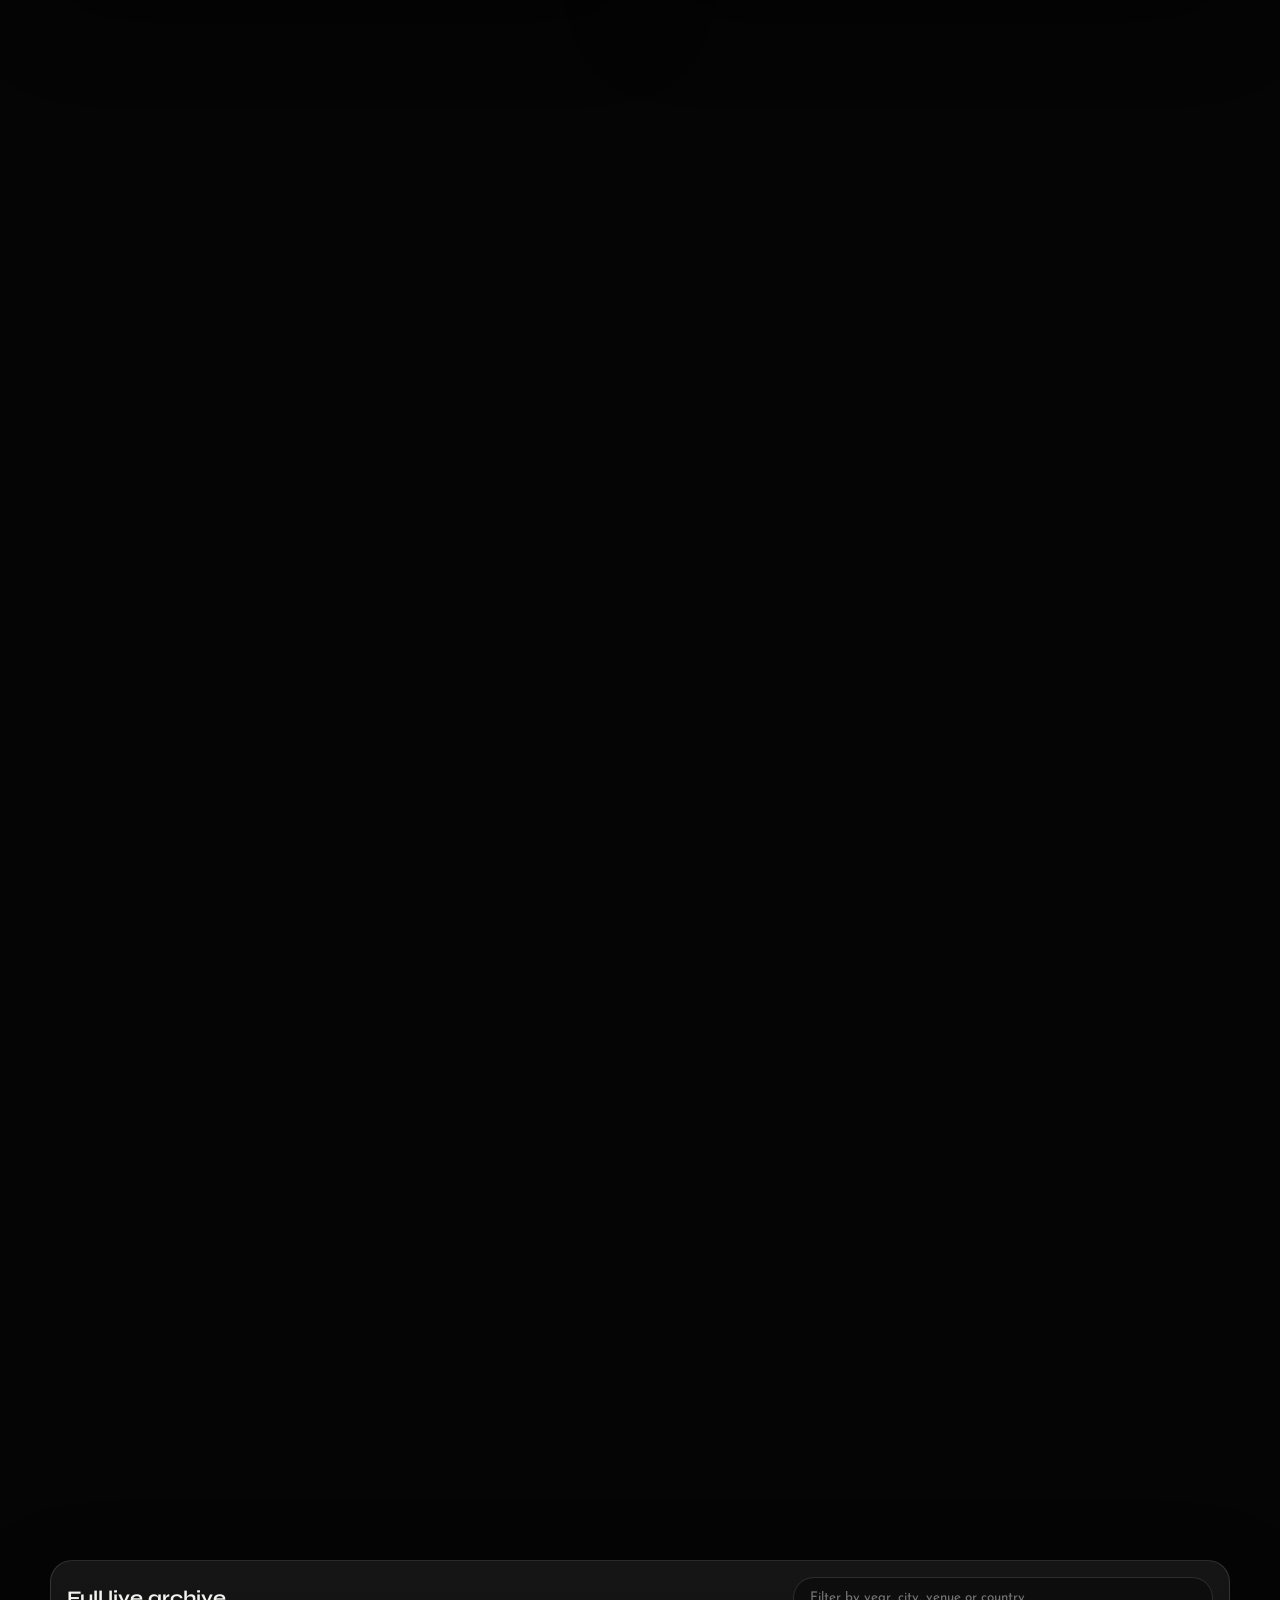
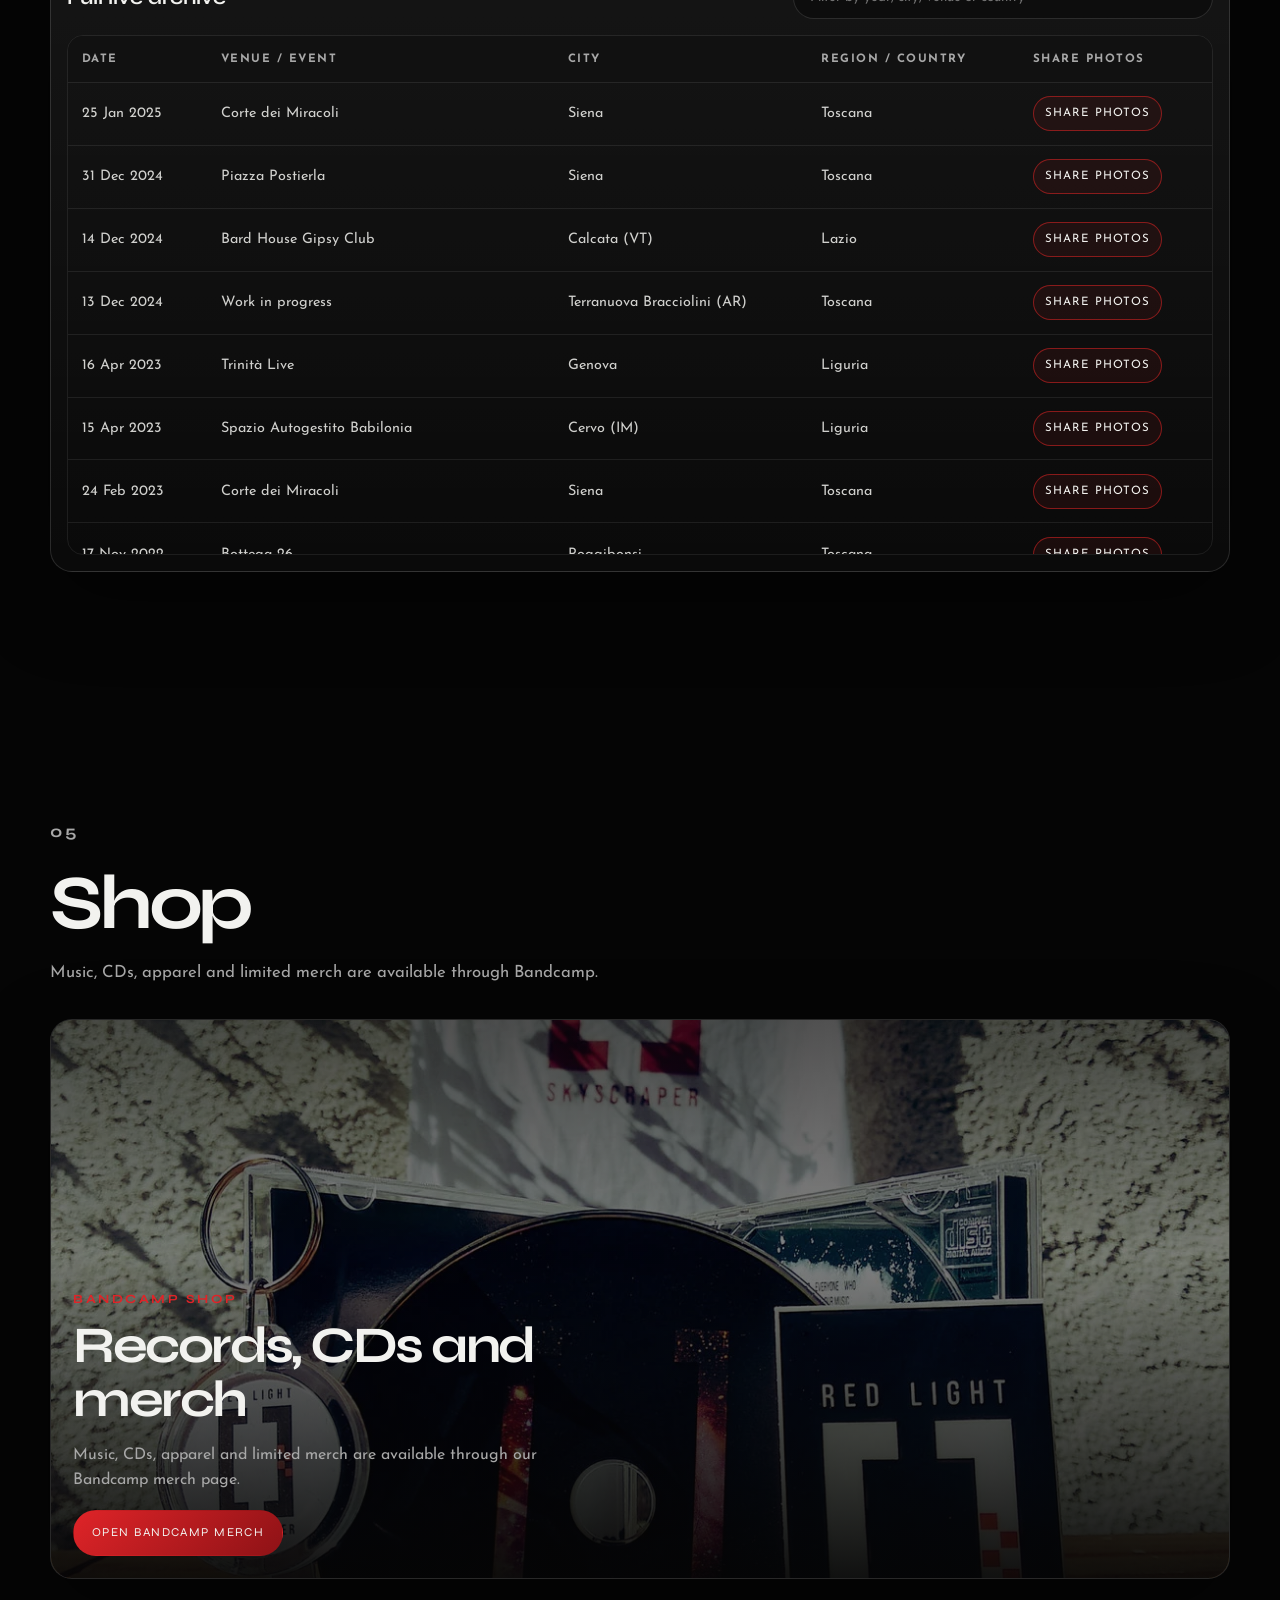
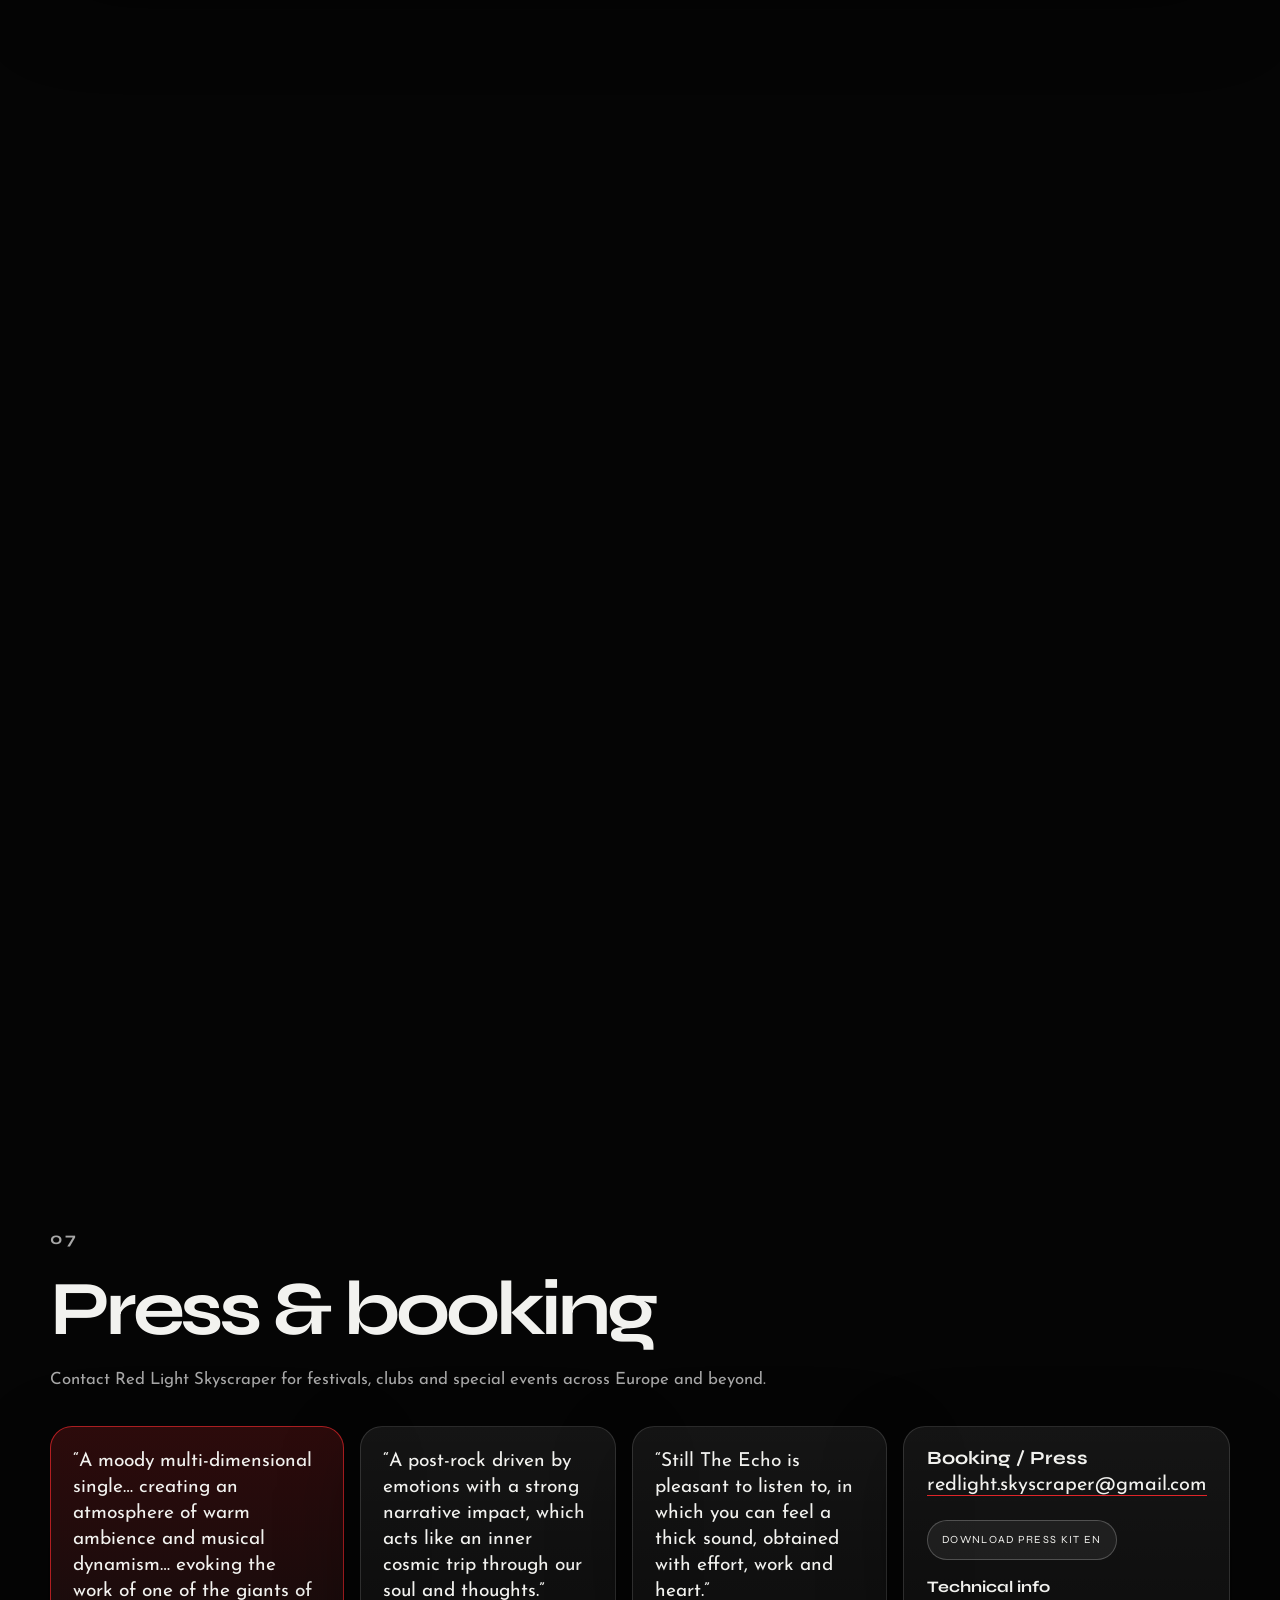
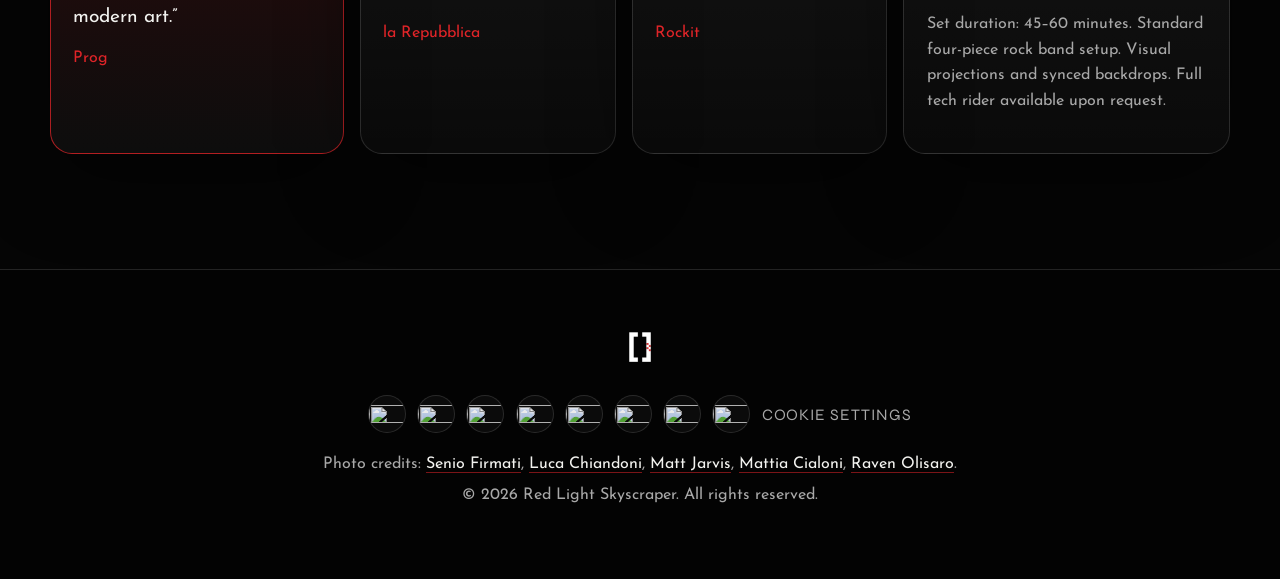
==== commit 9bd79966: "Live Center Fix" ====
--- a/index.html
+++ b/index.html
@@ -3,1566 +3,281 @@
 <head>
   <meta charset="utf-8">
   <meta name="viewport" content="width=device-width, initial-scale=1">
-  <title>Raven Olisaro — The Trace Archive</title>
-  <meta name="description" content="The Trace Archive by Raven Olisaro: a photographic project and evolving archive of thresholds, ritual spaces, human traces, urban voids and atmospheric landscapes.">
-  <meta name="keywords" content="Raven Olisaro, The Trace Archive, photography project, photographic archive, atmospheric photography, human traces photography, ritual spaces photography, thresholds photography, urban voids, fine art photography">
-  <meta name="author" content="Raven Olisaro">
+  <title>Red Light Skyscraper — Instrumental Post-Rock from Tuscany, Italy</title>
+  <meta name="description" content="Official website of Red Light Skyscraper: instrumental post-rock soundscapes, live audiovisual performances, music, videos, tour archive, press kit and booking.">
+  <meta name="theme-color" content="#050505">
   <meta name="robots" content="index, follow">
-  <meta name="theme-color" content="#111111">
-  <!-- Google Analytics is loaded only after cookie consent. -->
-  <link rel="canonical" href="https://carloparillo.github.io/raven-olisaro-portfolio/">
-
-  <meta property="og:title" content="Raven Olisaro — The Trace Archive">
-  <meta property="og:description" content="A photographic project and evolving archive of thresholds, ritual spaces, human traces, urban voids and atmospheric landscapes.">
+  <link rel="canonical" href="https://redlightskyscraper.org/">
   <meta property="og:type" content="website">
-  <meta property="og:url" content="https://carloparillo.github.io/raven-olisaro-portfolio/">
-  <meta property="og:image" content="https://carloparillo.github.io/raven-olisaro-portfolio/assets/images/06-green-silence.jpg">
-  <meta property="og:image:alt" content="Green Silence by Raven Olisaro">
-
-  <meta name="twitter:card" content="summary_large_image">
-  <meta name="twitter:title" content="Raven Olisaro — The Trace Archive">
-  <meta name="twitter:description" content="A photographic project and evolving archive of thresholds, ritual spaces, human traces, urban voids and atmospheric landscapes.">
-  <meta name="twitter:image" content="https://carloparillo.github.io/raven-olisaro-portfolio/assets/images/06-green-silence.jpg">
-
-  <link rel="icon" href="assets/icons/favicon.ico" sizes="any">
-  <link rel="icon" type="image/png" sizes="32x32" href="assets/icons/favicon-32x32.png">
-  <link rel="icon" type="image/png" sizes="16x16" href="assets/icons/favicon-16x16.png">
-  <link rel="apple-touch-icon" sizes="180x180" href="assets/icons/apple-touch-icon.png">
-  <meta name="msapplication-TileColor" content="#111111">
-  <meta name="msapplication-TileImage" content="assets/icons/mstile-150x150.png">
-  <link rel="manifest" href="manifest.json">
-
-  <script type="application/ld+json">
-  {
-    "@context": "https://schema.org",
-    "@graph": [
-      {
-        "@type": "WebSite",
-        "@id": "https://carloparillo.github.io/raven-olisaro-portfolio/#website",
-        "url": "https://carloparillo.github.io/raven-olisaro-portfolio/",
-        "name": "Raven Olisaro — The Trace Archive",
-        "description": "The Trace Archive by Raven Olisaro: a photographic project and evolving archive of thresholds, ritual spaces, human traces, urban voids and atmospheric landscapes.",
-        "inLanguage": "en"
-      },
-      {
-        "@type": "Person",
-        "@id": "https://carloparillo.github.io/raven-olisaro-portfolio/#person",
-        "name": "Raven Olisaro",
-        "url": "https://carloparillo.github.io/raven-olisaro-portfolio/",
-        "sameAs": [
-          "https://www.instagram.com/ravenolisaro/"
-        ],
-        "email": "mailto:karloparillo@gmail.com"
-      },
-      {
-        "@type": "ImageGallery",
-        "@id": "https://carloparillo.github.io/raven-olisaro-portfolio/#gallery",
-        "name": "The Trace Archive",
-        "url": "https://carloparillo.github.io/raven-olisaro-portfolio/",
-        "creator": {
-          "@id": "https://carloparillo.github.io/raven-olisaro-portfolio/#person"
-        },
-        "description": "An evolving image archive organized by atmosphere rather than chronology, focused on thresholds, ritual spaces, human traces, urban voids and landscapes held in memory.",
-        "image": [
-          "https://carloparillo.github.io/raven-olisaro-portfolio/assets/images/06-green-silence.jpg",
-          "https://carloparillo.github.io/raven-olisaro-portfolio/assets/images/24-child-threshold.jpg",
-          "https://carloparillo.github.io/raven-olisaro-portfolio/assets/images/05-catacomb.jpg",
-          "https://carloparillo.github.io/raven-olisaro-portfolio/assets/images/23-urban-void.jpg",
-          "https://carloparillo.github.io/raven-olisaro-portfolio/assets/images/25-village-in-fog.jpg",
-          "https://carloparillo.github.io/raven-olisaro-portfolio/assets/images/28-hands-at-work.jpg",
-          "https://carloparillo.github.io/raven-olisaro-portfolio/assets/images/34-tidal-traces.jpg",
-          "https://carloparillo.github.io/raven-olisaro-portfolio/assets/images/35-all-pedestrians.jpg",
-          "https://carloparillo.github.io/raven-olisaro-portfolio/assets/images/36-fog-line.jpg",
-          "https://carloparillo.github.io/raven-olisaro-portfolio/assets/images/37-small-departure.jpg"
-        ]
-      }
-    ]
-  }
-  </script>
-
-  <style>
-    :root {
-      --bg: #10100f;
-      --bg-2: #161615;
-      --bg-3: #1d1d1b;
-      --text: #efeee9;
-      --muted: #b5b0a3;
-      --dim: #7a7468;
-      --line: rgba(239, 238, 233, .14);
-      --line-strong: rgba(239, 238, 233, .28);
-      --accent: #d8b35f;
-      --max: 1360px;
-      --radius: 22px;
-    }
-
-    * { box-sizing: border-box; }
-    html { scroll-behavior: smooth; }
-    body {
-      margin: 0;
-      background: var(--bg);
-      color: var(--text);
-      font-family: Inter, ui-sans-serif, system-ui, -apple-system, BlinkMacSystemFont, "Segoe UI", sans-serif;
-      letter-spacing: -0.012em;
-    }
-
-    body.modal-open { overflow: hidden; }
-    a { color: inherit; text-decoration: none; }
-    img { display: block; max-width: 100%; }
-    button, input, textarea { font: inherit; }
-
-    .site-header {
-      position: fixed;
-      inset: 0 0 auto;
-      z-index: 50;
-      display: flex;
-      align-items: center;
-      justify-content: space-between;
-      gap: 24px;
-      padding: 22px clamp(18px, 4vw, 56px);
-      background: linear-gradient(to bottom, rgba(16,16,15,.92), rgba(16,16,15,.55), rgba(16,16,15,0));
-      backdrop-filter: blur(8px);
-    }
-
-    .logo-brand {
-      display: inline-flex;
-      align-items: center;
-      width: 156px;
-      max-width: 42vw;
-    }
-
-    .logo-brand img {
-      width: 100%;
-      height: auto;
-    }
-
-    .nav {
-      display: flex;
-      flex-wrap: wrap;
-      justify-content: flex-end;
-      gap: 18px;
-      color: var(--muted);
-      font-size: 12px;
-      letter-spacing: .16em;
-      text-transform: uppercase;
-    }
-
-    .nav a {
-      transition: color .2s ease;
-    }
-
-    .nav a:hover,
-    .nav a:focus-visible {
-      color: var(--text);
-      outline: none;
-    }
-
-    .hero {
-      min-height: 100vh;
-      display: grid;
-      grid-template-columns: minmax(0, .88fr) minmax(0, 1.12fr);
-      gap: clamp(28px, 5vw, 82px);
-      align-items: end;
-      max-width: 1560px;
-      margin: 0 auto;
-      padding: 124px clamp(18px, 5vw, 76px) 60px;
-    }
-
-    .hero-copy {
-      padding-bottom: clamp(16px, 4vw, 72px);
-    }
-
-    .eyebrow {
-      margin-bottom: 22px;
-      color: var(--muted);
-      font-size: 12px;
-      letter-spacing: .18em;
-      line-height: 1.5;
-      text-transform: uppercase;
-    }
-
-    h1 {
-      margin: 0;
-      font-size: clamp(56px, 8vw, 128px);
-      line-height: .9;
-      letter-spacing: -0.075em;
-      font-weight: 620;
-      max-width: 760px;
-    }
-
-    .hero-intro {
-      max-width: 620px;
-      margin: 28px 0 0;
-      color: #d5d1c8;
-      font-size: clamp(17px, 1.55vw, 23px);
-      line-height: 1.56;
-    }
-
-    .hero-notes {
-      display: grid;
-      grid-template-columns: repeat(2, minmax(0, 1fr));
-      gap: 12px;
-      max-width: 600px;
-      margin-top: 28px;
-    }
-
-    .hero-note {
-      padding: 16px 18px;
-      border: 1px solid var(--line);
-      background: rgba(255,255,255,.03);
-      min-height: 100%;
-    }
-
-    .hero-note span {
-      display: block;
-      color: var(--dim);
-      font-size: 11px;
-      letter-spacing: .13em;
-      text-transform: uppercase;
-      margin-bottom: 8px;
-    }
-
-    .hero-note p {
-      margin: 0;
-      color: var(--text);
-      font-size: 15px;
-      line-height: 1.5;
-    }
-
-    .hero-image {
-      min-height: min(76vh, 820px);
-      border: 1px solid var(--line);
-      background: #0a0a0a;
-      overflow: hidden;
-    }
-
-    .hero-image img {
-      width: 100%;
-      height: 100%;
-      min-height: min(76vh, 820px);
-      object-fit: cover;
-      filter: contrast(1.04) saturate(.9);
-    }
-
-    main { border-top: 1px solid var(--line); }
-
-    .section {
-      max-width: var(--max);
-      margin: 0 auto;
-      padding: clamp(72px, 9vw, 128px) clamp(18px, 4vw, 42px);
-    }
-
-    .section-header {
-      display: grid;
-      grid-template-columns: minmax(160px, .46fr) minmax(0, 1.54fr);
-      gap: 32px;
-      margin-bottom: 42px;
-      padding-top: 24px;
-      border-top: 1px solid var(--line);
-    }
-
-    h2.section-label {
-      margin: 0;
-      color: var(--muted);
-      font-size: 12px;
-      font-weight: 650;
-      letter-spacing: .18em;
-      text-transform: uppercase;
-    }
-
-    .section-header p {
-      margin: 0;
-      max-width: 880px;
-      font-size: clamp(28px, 4.1vw, 58px);
-      line-height: 1.02;
-      letter-spacing: -0.06em;
-    }
-
-    .grammar-grid {
-      display: grid;
-      grid-template-columns: repeat(4, minmax(0, 1fr));
-      gap: 14px;
-    }
-
-    .grammar-card {
-      border: 1px solid var(--line);
-      background: rgba(255,255,255,.03);
-      padding: 22px 20px 20px;
-    }
-
-    .grammar-card span {
-      display: block;
-      color: var(--accent);
-      font-size: 11px;
-      letter-spacing: .16em;
-      text-transform: uppercase;
-      margin-bottom: 12px;
-    }
-
-    .grammar-card h3 {
-      margin: 0 0 10px;
-      font-size: 22px;
-      letter-spacing: -.04em;
-      line-height: 1.05;
-    }
-
-    .grammar-card p {
-      margin: 0;
-      color: var(--muted);
-      font-size: 14px;
-      line-height: 1.62;
-    }
-
-    .archive-meta {
-      display: grid;
-      grid-template-columns: minmax(0, 1fr) auto;
-      gap: 18px;
-      align-items: end;
-      margin-bottom: 22px;
-    }
-
-    .archive-note {
-      max-width: 760px;
-      color: var(--muted);
-      font-size: 15px;
-      line-height: 1.65;
-    }
-
-    .archive-count {
-      color: var(--dim);
-      font-size: 12px;
-      letter-spacing: .14em;
-      text-transform: uppercase;
-      white-space: nowrap;
-    }
-
-    .filters {
-      display: flex;
-      flex-wrap: wrap;
-      gap: 10px;
-      margin-bottom: 12px;
-    }
-
-    .filters button {
-      border: 1px solid var(--line);
-      background: rgba(255,255,255,.03);
-      color: var(--muted);
-      padding: 10px 14px;
-      border-radius: 999px;
-      font-size: 12px;
-      letter-spacing: .1em;
-      text-transform: uppercase;
-      cursor: pointer;
-      transition: color .2s ease, border-color .2s ease, background .2s ease;
-    }
-
-    .filters button:hover,
-    .filters button:focus-visible,
-    .filters button.active {
-      color: var(--text);
-      border-color: rgba(255,255,255,.4);
-      background: rgba(255,255,255,.08);
-      outline: none;
-    }
-
-    .filter-description {
-      min-height: 48px;
-      margin-bottom: 24px;
-      color: var(--muted);
-      font-size: 14px;
-      line-height: 1.6;
-      max-width: 720px;
-    }
-
-    .gallery {
-      columns: 4 260px;
-      column-gap: 14px;
-    }
-
-    .work {
-      position: relative;
-      break-inside: avoid;
-      margin: 0 0 14px;
-      border: 1px solid var(--line);
-      background: var(--bg-2);
-      overflow: hidden;
-      transition: transform .25s ease, border-color .25s ease;
-    }
-
-    .work.is-hidden { display: none; }
-
-    .work:hover {
-      transform: translateY(-2px);
-      border-color: rgba(255,255,255,.22);
-    }
-
-    .image-button {
-      display: block;
-      width: 100%;
-      padding: 0;
-      margin: 0;
-      border: 0;
-      background: transparent;
-      cursor: zoom-in;
-      text-align: left;
-    }
-
-    .image-button img {
-      width: 100%;
-      height: auto;
-      filter: contrast(1.04) saturate(.9);
-      transform: scale(1);
-      transition: transform .5s ease, filter .5s ease;
-    }
-
-    .work:hover .image-button img {
-      transform: scale(1.022);
-      filter: contrast(1.08) saturate(.98);
-    }
-
-    figcaption {
-      display: grid;
-      gap: 6px;
-      padding: 13px 14px 15px;
-      border-top: 1px solid var(--line);
-      background: rgba(0,0,0,.18);
-    }
-
-    figcaption span {
-      color: var(--dim);
-      font-size: 11px;
-      letter-spacing: .14em;
-      text-transform: uppercase;
-    }
-
-    figcaption strong {
-      font-size: 15px;
-      font-weight: 600;
-      letter-spacing: -.02em;
-    }
-
-    figcaption em {
-      color: var(--muted);
-      font-style: normal;
-      font-size: 13px;
-      line-height: 1.45;
-    }
-
-    .direction-layout {
-      display: grid;
-      grid-template-columns: minmax(0, 1.05fr) minmax(280px, .95fr);
-      gap: clamp(34px, 6vw, 90px);
-      align-items: start;
-    }
-
-    .direction-copy blockquote {
-      margin: 0;
-      font-size: clamp(34px, 5vw, 72px);
-      line-height: 1;
-      letter-spacing: -0.065em;
-    }
-
-    .direction-copy p {
-      margin: 20px 0 0;
-      max-width: 560px;
-      color: var(--muted);
-      font-size: 16px;
-      line-height: 1.72;
-    }
-
-    .direction-image {
-      border: 1px solid var(--line);
-      background: #0a0a0a;
-      overflow: hidden;
-    }
-
-    .direction-image img {
-      width: 100%;
-      height: 700px;
-      object-fit: cover;
-      filter: contrast(1.05) saturate(.84);
-    }
-
-    .sequence-grid {
-      display: grid;
-      grid-template-columns: repeat(4, minmax(0, 1fr));
-      gap: 14px;
-      margin-top: 34px;
-    }
-
-    .sequence-card {
-      border: 1px solid var(--line);
-      background: rgba(255,255,255,.03);
-    }
-
-    .sequence-card img {
-      width: 100%;
-      aspect-ratio: 4 / 5;
-      object-fit: cover;
-      filter: contrast(1.03) saturate(.88);
-    }
-
-    .sequence-card div {
-      padding: 15px 14px 16px;
-    }
-
-    .sequence-card span {
-      color: var(--dim);
-      font-size: 10px;
-      letter-spacing: .13em;
-      text-transform: uppercase;
-    }
-
-    .sequence-card h3 {
-      margin: 8px 0 6px;
-      font-size: 18px;
-      letter-spacing: -.035em;
-    }
-
-    .sequence-card p {
-      margin: 0;
-      color: var(--muted);
-      font-size: 13px;
-      line-height: 1.45;
-    }
-
-    .about {
-      display: grid;
-      grid-template-columns: .9fr 1.1fr;
-      gap: clamp(32px, 6vw, 96px);
-      align-items: start;
-    }
-
-    .about-title,
-    .about-text {
-      border-top: 1px solid var(--line);
-      padding-top: 22px;
-    }
-
-    .about-text p {
-      margin: 0 0 18px;
-      color: #d8d5cc;
-      font-size: clamp(20px, 2.6vw, 34px);
-      line-height: 1.25;
-      letter-spacing: -0.045em;
-    }
-
-    .about-small,
-    .contact-details {
-      max-width: 760px;
-      color: var(--muted);
-      font-size: 15px;
-      line-height: 1.72;
-      letter-spacing: -0.01em;
-    }
-
-    .contact-details {
-      margin-top: 26px;
-    }
-
-    .contact-details a {
-      color: var(--text);
-      border-bottom: 1px solid var(--line-strong);
-    }
-
-    .trace-form-section {
-      border-top: 1px solid var(--line);
-      padding: 96px 0 88px;
-    }
-
-    .trace-form-wrap {
-      display: grid;
-      grid-template-columns: minmax(0, .85fr) minmax(280px, 1fr);
-      gap: clamp(36px, 6vw, 92px);
-      align-items: start;
-    }
-
-    .trace-form-copy h2 {
-      margin: 0 0 18px;
-      font-size: clamp(36px, 7vw, 82px);
-      line-height: .92;
-      letter-spacing: -.07em;
-      color: var(--text);
-      text-transform: none;
-    }
-
-    .trace-form-copy p {
-      margin: 0;
-      color: var(--muted);
-      max-width: 540px;
-      font-size: 17px;
-      line-height: 1.65;
-    }
-
-    .trace-form {
-      display: grid;
-      gap: 14px;
-      padding-top: 6px;
-    }
-
-    .trace-form label {
-      display: grid;
-      gap: 8px;
-      color: var(--muted);
-      font-size: 11px;
-      letter-spacing: .14em;
-      text-transform: uppercase;
-    }
-
-    .trace-form input,
-    .trace-form textarea {
-      width: 100%;
-      border: 1px solid var(--line);
-      background: rgba(255,255,255,.035);
-      color: var(--text);
-      padding: 14px 14px;
-      border-radius: 0;
-      outline: none;
-      transition: border-color .2s ease, background .2s ease;
-    }
-
-    .trace-form textarea {
-      min-height: 160px;
-      resize: vertical;
-      line-height: 1.55;
-    }
-
-    .trace-form input:focus,
-    .trace-form textarea:focus {
-      border-color: rgba(255,255,255,.42);
-      background: rgba(255,255,255,.055);
-    }
-
-    .trace-form button {
-      justify-self: start;
-      margin-top: 8px;
-      border: 1px solid rgba(255,255,255,.36);
-      background: transparent;
-      color: var(--text);
-      padding: 12px 18px;
-      font-size: 11px;
-      letter-spacing: .14em;
-      text-transform: uppercase;
-      cursor: pointer;
-      transition: background .2s ease, color .2s ease, border-color .2s ease;
-    }
-
-    .trace-form button:hover,
-    .trace-form button:focus-visible {
-      background: var(--text);
-      color: var(--bg);
-      border-color: var(--text);
-      outline: none;
-    }
-
-    .trace-form button:disabled {
-      opacity: .55;
-      cursor: wait;
-    }
-
-    .form-status {
-      min-height: 24px;
-      color: var(--muted);
-      font-size: 13px;
-      line-height: 1.5;
-      margin: 4px 0 0;
-    }
-
-    .form-status.success { color: #cdd8c8; }
-    .form-status.error { color: #e1b0a8; }
-
-    .honeypot {
-      position: absolute;
-      left: -9999px;
-      opacity: 0;
-      pointer-events: none;
-    }
-
-
-    .cookie-banner {
-      position: fixed;
-      left: clamp(14px, 3vw, 34px);
-      right: clamp(14px, 3vw, 34px);
-      bottom: clamp(14px, 3vw, 34px);
-      z-index: 120;
-      display: none;
-      grid-template-columns: minmax(0, 1fr) auto;
-      gap: 18px;
-      align-items: center;
-      max-width: 980px;
-      margin: 0 auto;
-      padding: 18px;
-      border: 1px solid var(--line-strong);
-      background: rgba(16,16,15,.96);
-      backdrop-filter: blur(12px);
-      box-shadow: 0 18px 70px rgba(0,0,0,.36);
-    }
-
-    .cookie-banner.is-visible {
-      display: grid;
-    }
-
-    .cookie-copy {
-      display: grid;
-      gap: 5px;
-    }
-
-    .cookie-copy strong {
-      font-size: 14px;
-      letter-spacing: -.01em;
-      color: var(--text);
-    }
-
-    .cookie-copy span {
-      color: var(--muted);
-      font-size: 13px;
-      line-height: 1.5;
-    }
-
-    .cookie-actions {
-      display: flex;
-      gap: 10px;
-      flex-wrap: wrap;
-      justify-content: flex-end;
-    }
-
-    .cookie-actions button,
-    .cookie-settings {
-      border: 1px solid var(--line-strong);
-      background: transparent;
-      color: var(--text);
-      padding: 10px 13px;
-      font-size: 11px;
-      letter-spacing: .13em;
-      text-transform: uppercase;
-      cursor: pointer;
-      transition: background .2s ease, color .2s ease, border-color .2s ease;
-    }
-
-    .cookie-actions button:hover,
-    .cookie-actions button:focus-visible {
-      background: var(--text);
-      color: var(--bg);
-      border-color: var(--text);
-      outline: none;
-    }
-
-    .cookie-actions .reject {
-      color: var(--muted);
-    }
-
-    .cookie-settings {
-      border: 0;
-      padding: 0;
-      color: var(--dim);
-      background: transparent;
-      letter-spacing: .08em;
-      text-transform: uppercase;
-      font-size: 11px;
-    }
-
-    .cookie-settings:hover,
-    .cookie-settings:focus-visible {
-      color: var(--text);
-      outline: none;
-    }
-
-    .site-footer {
-      max-width: var(--max);
-      margin: 0 auto;
-      padding: 38px clamp(18px, 4vw, 42px) 56px;
-      display: flex;
-      justify-content: space-between;
-      gap: 20px;
-      border-top: 1px solid var(--line);
-      color: var(--dim);
-      font-size: 12px;
-    }
-
-    .lightbox {
-      position: fixed;
-      inset: 0;
-      z-index: 100;
-      display: none;
-      align-items: center;
-      justify-content: center;
-      padding: 28px;
-      background: rgba(0,0,0,.94);
-    }
-
-    .lightbox.open { display: flex; }
-
-    .lightbox-panel {
-      max-width: 95vw;
-      max-height: 92vh;
-      display: grid;
-      gap: 14px;
-      justify-items: center;
-    }
-
-    .lightbox-image-wrap {
-      max-width: 95vw;
-      max-height: 84vh;
-      display: flex;
-      align-items: center;
-      justify-content: center;
-    }
-
-    .lightbox img {
-      max-width: 95vw;
-      max-height: 84vh;
-      object-fit: contain;
-      box-shadow: 0 20px 80px rgba(0,0,0,.45);
-    }
-
-    .lightbox-caption {
-      text-align: center;
-      color: var(--muted);
-      font-size: 14px;
-      line-height: 1.55;
-      max-width: 720px;
-    }
-
-    .lightbox-caption strong {
-      display: block;
-      color: var(--text);
-      font-size: 18px;
-      margin-bottom: 4px;
-      letter-spacing: -.02em;
-    }
-
-    .lightbox-caption span {
-      display: block;
-      color: var(--dim);
-      text-transform: uppercase;
-      letter-spacing: .14em;
-      font-size: 11px;
-      margin-bottom: 6px;
-    }
-
-    .lightbox-close {
-      position: fixed;
-      top: 18px;
-      right: 22px;
-      width: 42px;
-      height: 42px;
-      border: 1px solid var(--line-strong);
-      border-radius: 999px;
-      background: rgba(255,255,255,.08);
-      color: var(--text);
-      font-size: 26px;
-      line-height: 1;
-      cursor: pointer;
-    }
-
-    @media (max-width: 1100px) {
-      .grammar-grid,
-      .sequence-grid {
-        grid-template-columns: repeat(2, minmax(0, 1fr));
-      }
-    }
-
-    @media (max-width: 980px) {
-      .hero,
-      .direction-layout,
-      .about,
-      .trace-form-wrap {
-        grid-template-columns: 1fr;
-      }
-
-      .hero { min-height: auto; }
-      .direction-image img { height: auto; }
-      .hero-image img,
-      .hero-image { min-height: auto; }
-    }
-
-    @media (max-width: 760px) {
-      .site-header {
-        position: absolute;
-        align-items: flex-start;
-      }
-
-      .nav {
-        gap: 12px 16px;
-      }
-
-      .section-header,
-      .archive-meta {
-        grid-template-columns: 1fr;
-      }
-
-      .hero-notes,
-      .grammar-grid,
-      .sequence-grid {
-        grid-template-columns: 1fr;
-      }
-
-      .gallery {
-        columns: 1;
-      }
-
-
-      .cookie-banner {
-        grid-template-columns: 1fr;
-      }
-
-      .cookie-actions {
-        justify-content: flex-start;
-      }
-
-      .site-footer {
-        flex-direction: column;
-      }
-
-      .trace-form-section {
-        padding: 72px 0 70px;
-      }
-    }
-  </style>
+  <meta property="og:title" content="Red Light Skyscraper">
+  <meta property="og:description" content="Instrumental post-rock soundscapes from Tuscany, Italy.">
+  <meta property="og:image" content="https://redlightskyscraper.org/assets/images/live/hero.webp">
+  <meta property="og:url" content="https://redlightskyscraper.org/">
+  <link rel="icon" href="assets/images/logos/symboldark.webp">
+  <link rel="preconnect" href="https://fonts.googleapis.com">
+  <link rel="preconnect" href="https://fonts.gstatic.com" crossorigin>
+  <link href="https://fonts.googleapis.com/css2?family=Josefin+Sans:ital,wght@0,300..700;1,300..700&family=Syne:wght@400..800&display=swap" rel="stylesheet">
+  <link rel="stylesheet" href="assets/css/style.css">
 </head>
 <body>
-  <header class="site-header">
-    <a class="logo-brand" href="#top" aria-label="Raven Olisaro home">
-      <img src="assets/images/raven-olisaro-logo-negative.png" alt="Raven Olisaro">
+  <a class="skip-link" href="#main">Skip to content</a>
+
+  <header class="site-header" data-ui="header">
+    <a class="brand" href="#top" aria-label="Red Light Skyscraper home">
+      <img src="assets/images/logos/symboldark.webp" alt="Red Light Skyscraper symbol">
     </a>
-    <nav class="nav" aria-label="Primary navigation">
-      <a href="#archive">Archive</a>
-      <a href="#grammar">Grammar</a>
-      <a href="#about">About</a>
-      <a href="#leave-a-trace">Leave a trace</a>
+    <button class="nav-toggle" aria-expanded="false" aria-controls="site-nav">Menu</button>
+    <nav id="site-nav" class="site-nav" aria-label="Primary navigation">
+      <a href="#experience" data-i18n="nav.experience">Experience</a>
+      <a href="#music" data-i18n="nav.music">Music</a>
+      <a href="#videos" data-i18n="nav.videos">Videos</a>
+      <a href="#live" data-i18n="nav.live">Live</a>
+      <a href="#shop" data-i18n="nav.shop">Shop</a>
+      <a href="#about" data-i18n="nav.about">About</a>
+      <a href="#press" data-i18n="nav.press">Press</a>
     </nav>
+    <div class="lang-switch" aria-label="Language selector">
+      <button class="lang-btn active" data-lang="en" type="button">EN</button>
+      <button class="lang-btn" data-lang="it" type="button">IT</button>
+    </div>
   </header>
 
-  <section class="hero" id="top">
-    <div class="hero-copy">
-      <div class="eyebrow">The Trace Archive · Photographic project · Raven Olisaro</div>
-      <h1>Places that remember.</h1>
-      <p class="hero-intro">The Trace Archive is an evolving photographic project by Raven Olisaro. It gathers thresholds, ritual spaces, human traces, urban voids and atmospheric landscapes — selected for silence, distance and emotional residue rather than chronology.</p>
-      <div class="hero-notes" aria-label="Project notes">
-        <div class="hero-note">
-          <span>Curatorial axis</span>
-          <p>Atmosphere comes before event. Each image enters the archive only when place and feeling align.</p>
-        </div>
-        <div class="hero-note">
-          <span>Visual language</span>
-          <p>Thresholds, gestures, surfaces and quiet landscapes build a coherent grammar across the sequence.</p>
-        </div>
-      </div>
-    </div>
-    <div class="hero-image">
-      <img src="assets/images/06-green-silence.jpg" alt="Stone bench in a misty green forest after rain" loading="eager">
-    </div>
-  </section>
-
-  <main>
-    <section class="section" id="project-grammar">
-      <div class="section-header">
-        <h2 class="section-label">Project grammar</h2>
-        <p>A stronger project emerges when the archive follows a recognisable grammar: atmosphere, threshold, trace, ritual and silence.</p>
-      </div>
-      <div class="grammar-grid">
-        <article class="grammar-card">
-          <span>01</span>
-          <h3>Atmosphere over event</h3>
-          <p>The archive privileges emotional weather, suspended time and afterimage. Documentary value is secondary to resonance.</p>
-        </article>
-        <article class="grammar-card">
-          <span>02</span>
-          <h3>Thresholds and edges</h3>
-          <p>Doors, passages, windows, margins and crossings recur as visual structures. They mark the point where image becomes memory.</p>
-        </article>
-        <article class="grammar-card">
-          <span>03</span>
-          <h3>Human traces</h3>
-          <p>Presence is often indirect: a gesture, a silhouette, work in progress, a figure observed from distance, a room still holding someone.</p>
-        </article>
-        <article class="grammar-card">
-          <span>04</span>
-          <h3>Sequence as meaning</h3>
-          <p>The archive is ordered for rhythm, not chronology. Images are meant to echo one another across categories and locations.</p>
-        </article>
-      </div>
-    </section>
-
-    <section class="section" id="archive">
-      <div class="section-header">
-        <h2 class="section-label">The Trace Archive</h2>
-        <p>An evolving repository of selected photographs: quiet places, suspended figures, ritual spaces, urban fragments and landscapes held in memory.</p>
-      </div>
-
-      <div class="archive-meta">
-        <div class="archive-note">The sequence begins with the most defining images of the project, then opens into related groups. Use the filters to move through the archive by category without losing the overall direction.</div>
-        <div class="archive-count">37 selected works</div>
-      </div>
-
-      <div class="filters" aria-label="Archive filters">
-        <button type="button" class="active" data-filter="all">All</button>
-        <button type="button" data-filter="Places">Places</button>
-        <button type="button" data-filter="Human Traces">Human Traces</button>
-        <button type="button" data-filter="Ritual Spaces">Ritual Spaces</button>
-        <button type="button" data-filter="Atmospheres">Atmospheres</button>
-        <button type="button" data-filter="Urban Voids">Urban Voids</button>
-      </div>
-
-      <p class="filter-description" id="filter-description">Selected works ordered for atmosphere, distance and afterimage. The archive moves from manifesto images to quieter recurrences of place, figure and memory.</p>
-
-      <div class="gallery">
-        <figure class="work" data-category="Atmospheres">
-          <button class="image-button" type="button" aria-label="Open Green Silence" data-full="assets/images/06-green-silence.jpg" data-title="Green Silence" data-category-label="Atmospheres" data-note="A quiet place after rain.">
-            <img src="assets/images/06-green-silence-thumb.jpg" alt="Stone bench in a misty green forest after rain" loading="lazy" width="1365" height="2048">
-          </button>
-          <figcaption><span>Atmospheres</span><strong>Green Silence</strong><em>A quiet place after rain.</em></figcaption>
-        </figure>
-
-        <figure class="work" data-category="Human Traces">
-          <button class="image-button" type="button" aria-label="Open Child at Threshold" data-full="assets/images/24-child-threshold.jpg" data-title="Child at Threshold" data-category-label="Human Traces" data-note="A figure held between doorway and street.">
-            <img src="assets/images/24-child-threshold-thumb.jpg" alt="Black and white photograph of a child standing at a doorway beside a brick wall" loading="lazy" width="2048" height="1365">
-          </button>
-          <figcaption><span>Human Traces</span><strong>Child at Threshold</strong><em>A figure held between doorway and street.</em></figcaption>
-        </figure>
-
-        <figure class="work" data-category="Ritual Spaces">
-          <button class="image-button" type="button" aria-label="Open Catacomb" data-full="assets/images/05-catacomb.jpg" data-title="Catacomb" data-category-label="Ritual Spaces" data-note="Bodies, time, preservation.">
-            <img src="assets/images/05-catacomb-thumb.jpg" alt="Catacomb room with preserved bodies and skulls arranged along the walls" loading="lazy" width="2048" height="1365">
-          </button>
-          <figcaption><span>Ritual Spaces</span><strong>Catacomb</strong><em>Bodies, time, preservation.</em></figcaption>
-        </figure>
-
-        <figure class="work" data-category="Urban Voids">
-          <button class="image-button" type="button" aria-label="Open Urban Void" data-full="assets/images/23-urban-void.jpg" data-title="Urban Void" data-category-label="Urban Voids" data-note="Architecture as shadow, passage and distance.">
-            <img src="assets/images/23-urban-void-thumb.jpg" alt="Dark urban architectural passage with tall buildings and a narrow bright sky opening" loading="lazy" width="1365" height="2048">
-          </button>
-          <figcaption><span>Urban Voids</span><strong>Urban Void</strong><em>Architecture as shadow, passage and distance.</em></figcaption>
-        </figure>
-
-        <figure class="work" data-category="Atmospheres">
-          <button class="image-button" type="button" aria-label="Open Village in Fog" data-full="assets/images/25-village-in-fog.jpg" data-title="Village in Fog" data-category-label="Atmospheres" data-note="A place held between landscape and memory.">
-            <img src="assets/images/25-village-in-fog-thumb.jpg" alt="Stone village on a cliff wrapped in blue fog" loading="lazy" width="2048" height="1536">
-          </button>
-          <figcaption><span>Atmospheres</span><strong>Village in Fog</strong><em>A place held between landscape and memory.</em></figcaption>
-        </figure>
-
-        <figure class="work" data-category="Human Traces">
-          <button class="image-button" type="button" aria-label="Open Glass Threshold" data-full="assets/images/27-glass-threshold.jpg" data-title="Glass Threshold" data-category-label="Human Traces" data-note="A human trace at the edge of light.">
-            <img src="assets/images/27-glass-threshold-thumb.jpg" alt="Dark human silhouette near a lit glass doorway at night" loading="lazy" width="1365" height="2048">
-          </button>
-          <figcaption><span>Human Traces</span><strong>Glass Threshold</strong><em>A human trace at the edge of light.</em></figcaption>
-        </figure>
-
-        <figure class="work" data-category="Places">
-          <button class="image-button" type="button" aria-label="Open Threshold" data-full="assets/images/01-threshold-green.jpg" data-title="Threshold" data-category-label="Places" data-note="Stone, shadow, green light.">
-            <img src="assets/images/01-threshold-green-thumb.jpg" alt="Stone archway and iron railing opening onto green trees and water" loading="lazy" width="1365" height="2048">
-          </button>
-          <figcaption><span>Places</span><strong>Threshold</strong><em>Stone, shadow, green light.</em></figcaption>
-        </figure>
-
-        <figure class="work" data-category="Human Traces">
-          <button class="image-button" type="button" aria-label="Open Hands at Work" data-full="assets/images/28-hands-at-work.jpg" data-title="Hands at Work" data-category-label="Human Traces" data-note="Gesture, matter and concentration.">
-            <img src="assets/images/28-hands-at-work-thumb.jpg" alt="Craftsman shaping clay in a dim interior" loading="lazy" width="1365" height="2048">
-          </button>
-          <figcaption><span>Human Traces</span><strong>Hands at Work</strong><em>Gesture, matter and concentration.</em></figcaption>
-        </figure>
-
-        <figure class="work" data-category="Places">
-          <button class="image-button" type="button" aria-label="Open Ancient Roots" data-full="assets/images/26-ancient-roots.jpg" data-title="Ancient Roots" data-category-label="Places" data-note="A silent structure of time.">
-            <img src="assets/images/26-ancient-roots-thumb.jpg" alt="Large old tree with exposed roots in a quiet garden" loading="lazy" width="2048" height="1365">
-          </button>
-          <figcaption><span>Places</span><strong>Ancient Roots</strong><em>A silent structure of time.</em></figcaption>
-        </figure>
-
-        <figure class="work" data-category="Human Traces">
-          <button class="image-button" type="button" aria-label="Open Working Window" data-full="assets/images/30-working-window.jpg" data-title="Working Window" data-category-label="Human Traces" data-note="Daily work framed as a quiet stage.">
-            <img src="assets/images/30-working-window-thumb.jpg" alt="Kitchen workers framed by a lit window at night" loading="lazy" width="1365" height="2048">
-          </button>
-          <figcaption><span>Human Traces</span><strong>Working Window</strong><em>Daily work framed as a quiet stage.</em></figcaption>
-        </figure>
-
-        <figure class="work" data-category="Places">
-          <button class="image-button" type="button" aria-label="Open Stone Span" data-full="assets/images/32-stone-span.jpg" data-title="Stone Span" data-category-label="Places" data-note="A passage built to outlast its crossing.">
-            <img src="assets/images/32-stone-span-thumb.jpg" alt="Black and white stone bridge crossing a river" loading="lazy" width="2048" height="1365">
-          </button>
-          <figcaption><span>Places</span><strong>Stone Span</strong><em>A passage built to outlast its crossing.</em></figcaption>
-        </figure>
-
-        <figure class="work" data-category="Places">
-          <button class="image-button" type="button" aria-label="Open Coastal Threshold" data-full="assets/images/31-coastal-threshold.jpg" data-title="Coastal Threshold" data-category-label="Places" data-note="A threshold between stone, water and distance.">
-            <img src="assets/images/31-coastal-threshold-thumb.jpg" alt="Quiet sea and stone coastal structure under a pale sky" loading="lazy" width="2048" height="1365">
-          </button>
-          <figcaption><span>Places</span><strong>Coastal Threshold</strong><em>A threshold between stone, water and distance.</em></figcaption>
-        </figure>
-
-        <figure class="work" data-category="Human Traces">
-          <button class="image-button" type="button" aria-label="Open Tidal Traces" data-full="assets/images/34-tidal-traces.jpg" data-title="Tidal Traces" data-category-label="Human Traces" data-note="Small figures crossing a wide coastal distance.">
-            <img src="assets/images/34-tidal-traces-thumb.jpg" alt="Two children walking across shallow coastal rocks with cargo ships on the horizon" loading="lazy" width="2048" height="1536">
-          </button>
-          <figcaption><span>Human Traces</span><strong>Tidal Traces</strong><em>Small figures crossing a wide coastal distance.</em></figcaption>
-        </figure>
-
-        <figure class="work" data-category="Human Traces">
-          <button class="image-button" type="button" aria-label="Open Small Departure" data-full="assets/images/37-small-departure.jpg" data-title="Small Departure" data-category-label="Human Traces" data-note="A quiet passage through a rural edge.">
-            <img src="assets/images/37-small-departure-thumb.jpg" alt="Black and white photograph of a vintage Fiat on a quiet rural road" loading="lazy" width="1448" height="1086">
-          </button>
-          <figcaption><span>Human Traces</span><strong>Small Departure</strong><em>A quiet passage through a rural edge.</em></figcaption>
-        </figure>
-
-
-
-        <figure class="work" data-category="Atmospheres">
-          <button class="image-button" type="button" aria-label="Open Blue Fog" data-full="assets/images/13-blue-fog.jpg" data-title="Blue Fog" data-category-label="Atmospheres" data-note="A village suspended in storm light.">
-            <img src="assets/images/13-blue-fog-thumb.jpg" alt="Moody village on a cliff with blue storm clouds and fog" loading="lazy" width="2048" height="1536">
-          </button>
-          <figcaption><span>Atmospheres</span><strong>Blue Fog</strong><em>A village suspended in storm light.</em></figcaption>
-        </figure>
-
-        <figure class="work" data-category="Atmospheres">
-          <button class="image-button" type="button" aria-label="Open Fog Line" data-full="assets/images/36-fog-line.jpg" data-title="Fog Line" data-category-label="Atmospheres" data-note="A horizon almost erased by weather.">
-            <img src="assets/images/36-fog-line-thumb.jpg" alt="Blue grey fog covering a landscape with dark trees and small lights below" loading="lazy" width="1438" height="1078">
-          </button>
-          <figcaption><span>Atmospheres</span><strong>Fog Line</strong><em>A horizon almost erased by weather.</em></figcaption>
-        </figure>
-
-
-        <figure class="work" data-category="Atmospheres">
-          <button class="image-button" type="button" aria-label="Open Ice Figure" data-full="assets/images/14-ice-figure.jpg" data-title="Ice Figure" data-category-label="Atmospheres" data-note="A body facing a silent surface.">
-            <img src="assets/images/14-ice-figure-thumb.jpg" alt="Solitary figure standing on a frozen surface under pale light" loading="lazy" width="1536" height="2048">
-          </button>
-          <figcaption><span>Atmospheres</span><strong>Ice Figure</strong><em>A body facing a silent surface.</em></figcaption>
-        </figure>
-
-        <figure class="work" data-category="Atmospheres">
-          <button class="image-button" type="button" aria-label="Open Moon Salt Flat" data-full="assets/images/22-moon-salt-flat.jpg" data-title="Moon Salt Flat" data-category-label="Atmospheres" data-note="A pale moon over a silent salt horizon.">
-            <img src="assets/images/22-moon-salt-flat-thumb.jpg" alt="Minimal salt flat landscape with a pale moon rising over distant mountains" loading="lazy" width="2048" height="1365">
-          </button>
-          <figcaption><span>Atmospheres</span><strong>Moon Salt Flat</strong><em>A pale moon over a silent salt horizon.</em></figcaption>
-        </figure>
-
-        <figure class="work" data-category="Human Traces">
-          <button class="image-button" type="button" aria-label="Open Inside, Outside" data-full="assets/images/29-inside-outside.jpg" data-title="Inside, Outside" data-category-label="Human Traces" data-note="Private gestures seen from the street.">
-            <img src="assets/images/29-inside-outside-thumb.jpg" alt="People seated inside a café seen through large street windows" loading="lazy" width="2048" height="1365">
-          </button>
-          <figcaption><span>Human Traces</span><strong>Inside, Outside</strong><em>Private gestures seen from the street.</em></figcaption>
-        </figure>
-
-        <figure class="work" data-category="Urban Voids">
-          <button class="image-button" type="button" aria-label="Open Broken Arches" data-full="assets/images/33-broken-arches.jpg" data-title="Broken Arches" data-category-label="Urban Voids" data-note="An urban surface marked by absence.">
-            <img src="assets/images/33-broken-arches-thumb.jpg" alt="Close architectural view of broken arched windows" loading="lazy" width="2048" height="1365">
-          </button>
-          <figcaption><span>Urban Voids</span><strong>Broken Arches</strong><em>An urban surface marked by absence.</em></figcaption>
-        </figure>
-
-        <figure class="work" data-category="Urban Voids">
-          <button class="image-button" type="button" aria-label="Open All Pedestrians" data-full="assets/images/35-all-pedestrians.jpg" data-title="All Pedestrians" data-category-label="Urban Voids" data-note="A public mark on a worn urban surface.">
-            <img src="assets/images/35-all-pedestrians-thumb.jpg" alt="Black and white stencil reading Siamo tutti pedoni on a cracked wall" loading="lazy" width="1023" height="1537">
-          </button>
-          <figcaption><span>Urban Voids</span><strong>All Pedestrians</strong><em>A public mark on a worn urban surface.</em></figcaption>
-        </figure>
-
-
-        <figure class="work" data-category="Ritual Spaces">
-          <button class="image-button" type="button" aria-label="Open Stone Kitchen" data-full="assets/images/04-stone-kitchen.jpg" data-title="Stone Kitchen" data-category-label="Ritual Spaces" data-note="Domestic memory, stone and window light.">
-            <img src="assets/images/04-stone-kitchen-thumb.jpg" alt="Stone kitchen interior with window light, tools and domestic objects" loading="lazy" width="2048" height="1365">
-          </button>
-          <figcaption><span>Ritual Spaces</span><strong>Stone Kitchen</strong><em>Domestic memory, stone and window light.</em></figcaption>
-        </figure>
-
-        <figure class="work" data-category="Ritual Spaces">
-          <button class="image-button" type="button" aria-label="Open Griffin Room" data-full="assets/images/03-griffin-room.jpg" data-title="Griffin Room" data-category-label="Ritual Spaces" data-note="A dark interior held by a single symbol.">
-            <img src="assets/images/03-griffin-room-thumb.jpg" alt="Dark historic interior with a yellow griffin banner and table objects" loading="lazy" width="1365" height="2048">
-          </button>
-          <figcaption><span>Ritual Spaces</span><strong>Griffin Room</strong><em>A dark interior held by a single symbol.</em></figcaption>
-        </figure>
-
-        <figure class="work" data-category="Atmospheres">
-          <button class="image-button" type="button" aria-label="Open Salar" data-full="assets/images/10-salar-cactus.jpg" data-title="Salar" data-category-label="Atmospheres" data-note="A figure among cactus and salt.">
-            <img src="assets/images/10-salar-cactus-thumb.jpg" alt="Seated figure among tall cactus plants overlooking a salt flat" loading="lazy" width="2048" height="1365">
-          </button>
-          <figcaption><span>Atmospheres</span><strong>Salar</strong><em>A figure among cactus and salt.</em></figcaption>
-        </figure>
-
-        <figure class="work" data-category="Human Traces">
-          <button class="image-button" type="button" aria-label="Open Typical Hat" data-full="assets/images/20-typical-hat.jpg" data-title="Typical Hat" data-category-label="Human Traces" data-note="A profile against a dark wall.">
-            <img src="assets/images/20-typical-hat-thumb.jpg" alt="Profile portrait of an older man in a patterned cap against a dark wall" loading="lazy" width="2047" height="1365">
-          </button>
-          <figcaption><span>Human Traces</span><strong>Typical Hat</strong><em>A profile against a dark wall.</em></figcaption>
-        </figure>
-
-        <figure class="work" data-category="Human Traces">
-          <button class="image-button" type="button" aria-label="Open Woman with Hat" data-full="assets/images/08-woman-hat.jpg" data-title="Woman with Hat" data-category-label="Human Traces" data-note="Portrait, color, distance.">
-            <img src="assets/images/08-woman-hat-thumb.jpg" alt="Portrait of a woman in a bowler hat and purple shawl against a white wall" loading="lazy" width="2048" height="1365">
-          </button>
-          <figcaption><span>Human Traces</span><strong>Woman with Hat</strong><em>Portrait, color, distance.</em></figcaption>
-        </figure>
-
-        <figure class="work" data-category="Places">
-          <button class="image-button" type="button" aria-label="Open Venus" data-full="assets/images/21-venus.jpg" data-title="Venus" data-category-label="Places" data-note="Water, veil and violet dusk.">
-            <img src="assets/images/21-venus-thumb.jpg" alt="Waterfront scene at violet dusk with a translucent net in the foreground" loading="lazy" width="2048" height="1365">
-          </button>
-          <figcaption><span>Places</span><strong>Venus</strong><em>Water, veil and violet dusk.</em></figcaption>
-        </figure>
-
-        <figure class="work" data-category="Atmospheres">
-          <button class="image-button" type="button" aria-label="Open Freebird" data-full="assets/images/17-freebird.jpg" data-title="Freebird" data-category-label="Atmospheres" data-note="Silhouette, dusk, open sky.">
-            <img src="assets/images/17-freebird-thumb.jpg" alt="Dark architectural silhouette and birds against a dramatic sunset sky" loading="lazy" width="2048" height="1365">
-          </button>
-          <figcaption><span>Atmospheres</span><strong>Freebird</strong><em>Silhouette, dusk, open sky.</em></figcaption>
-        </figure>
-
-        <figure class="work" data-category="Urban Voids">
-          <button class="image-button" type="button" aria-label="Open Yellow Line" data-full="assets/images/02-yellow-line.jpg" data-title="Yellow Line" data-category-label="Urban Voids" data-note="A minimal wall, a door, a line.">
-            <img src="assets/images/02-yellow-line-thumb.jpg" alt="Minimal architectural wall with a yellow horizontal line, door and mailbox" loading="lazy" width="2048" height="1365">
-          </button>
-          <figcaption><span>Urban Voids</span><strong>Yellow Line</strong><em>A minimal wall, a door, a line.</em></figcaption>
-        </figure>
-
-        <figure class="work" data-category="Atmospheres">
-          <button class="image-button" type="button" aria-label="Open Snow Birds" data-full="assets/images/12-snow-birds.jpg" data-title="Snow Birds" data-category-label="Atmospheres" data-note="A cold landscape crossed by flight.">
-            <img src="assets/images/12-snow-birds-thumb.jpg" alt="Snowy landscape with birds flying over rock formations" loading="lazy" width="2048" height="1365">
-          </button>
-          <figcaption><span>Atmospheres</span><strong>Snow Birds</strong><em>A cold landscape crossed by flight.</em></figcaption>
-        </figure>
-
-        <figure class="work" data-category="Atmospheres">
-          <button class="image-button" type="button" aria-label="Open Laguna" data-full="assets/images/09-flamingos.jpg" data-title="Laguna" data-category-label="Atmospheres" data-note="Water, animals and altitude.">
-            <img src="assets/images/09-flamingos-thumb.jpg" alt="Flamingos feeding in a high-altitude lagoon with mountains in the background" loading="lazy" width="2048" height="1365">
-          </button>
-          <figcaption><span>Atmospheres</span><strong>Laguna</strong><em>Water, animals and altitude.</em></figcaption>
-        </figure>
-
-        <figure class="work" data-category="Ritual Spaces">
-          <button class="image-button" type="button" aria-label="Open Boudha Stupa" data-full="assets/images/15-boudha-stupa.jpg" data-title="Boudha Stupa" data-category-label="Ritual Spaces" data-note="Color, prayer flags and sacred geometry.">
-            <img src="assets/images/15-boudha-stupa-thumb.jpg" alt="Boudha Stupa with colorful prayer flags crossing the frame" loading="lazy" width="2048" height="1365">
-          </button>
-          <figcaption><span>Ritual Spaces</span><strong>Boudha Stupa</strong><em>Color, prayer flags and sacred geometry.</em></figcaption>
-        </figure>
-
-        <figure class="work" data-category="Ritual Spaces">
-          <button class="image-button" type="button" aria-label="Open Dressing" data-full="assets/images/16-dressing.jpg" data-title="Dressing" data-category-label="Ritual Spaces" data-note="Ritual, water and red cloth.">
-            <img src="assets/images/16-dressing-thumb.jpg" alt="Children in red clothing performing a ritual gesture near water" loading="lazy" width="2048" height="1365">
-          </button>
-          <figcaption><span>Ritual Spaces</span><strong>Dressing</strong><em>Ritual, water and red cloth.</em></figcaption>
-        </figure>
-
-        <figure class="work" data-category="Human Traces">
-          <button class="image-button" type="button" aria-label="Open Riot" data-full="assets/images/19-riot.jpg" data-title="Riot" data-category-label="Human Traces" data-note="Night, signs, collective movement.">
-            <img src="assets/images/19-riot-thumb.jpg" alt="Night street demonstration with people holding multilingual peace signs" loading="lazy" width="2048" height="1365">
-          </button>
-          <figcaption><span>Human Traces</span><strong>Riot</strong><em>Night, signs, collective movement.</em></figcaption>
-        </figure>
-      </div>
-    </section>
-
-    <section class="section" id="grammar">
-      <div class="direction-layout">
-        <div class="direction-copy">
-          <blockquote>Thresholds. Ritual spaces. Human traces. Landscapes as memory.</blockquote>
-          <p>The Trace Archive is not conceived as a generic portfolio. It is a photographic project with a stable grammar: places that seem to retain memory, figures seen through distance, gestures shaped by repetition and surfaces that hold a quiet charge.</p>
-          <p>The archive remains open, but the selection is strict. Images stay only when they contribute to this visual language and reinforce the emotional continuity of the sequence.</p>
-        </div>
-        <div class="direction-image">
-          <img src="assets/images/05-catacomb.jpg" alt="Catacomb room with preserved bodies and skulls arranged along the walls" loading="lazy">
-        </div>
-      </div>
-
-      <div class="sequence-grid">
-        <article class="sequence-card">
-          <img src="assets/images/01-threshold-green-thumb.jpg" alt="Stone archway and iron railing opening onto green trees and water" loading="lazy">
+  <main id="main">
+    <section id="top" class="hero" aria-label="Hero">
+      <div class="hero-bg" data-bg="hero"></div>
+      <div class="hero-overlay"></div>
+      <div class="hero-content">
+        <img class="hero-logo" src="assets/images/logos/maindarkalt.webp" alt="Red Light Skyscraper">
+        <p class="eyebrow" data-i18n="heroKicker">Instrumental post-rock soundscapes from Tuscany, Italy</p>
+        <h1 data-i18n="heroTitle">A cinematic live experience in sound and image.</h1>
+        <p class="hero-copy" data-i18n="heroText">Red Light Skyscraper blends cinematic tension, explosive dynamics and emotional melodies into wordless journeys shaped by sound, light and visuals.</p>
+        <div class="cta-row">
+          <a class="btn primary" href="#music" data-i18n="ctaListen">Listen</a>
+          <a class="btn" href="#videos" data-i18n="ctaWatch">Watch</a>
+          <a class="btn ghost" href="#press" data-i18n="ctaBooking">Booking</a>
+        </div>
+      </div>
+      <div class="scroll-indicator" aria-hidden="true"></div>
+    </section>
+
+    <section id="experience" class="section split">
+      <div class="section-media reveal">
+        <img src="assets/images/live/experience.webp" alt="Red Light Skyscraper live performance with blue lights" loading="lazy">
+      </div>
+      <div class="section-copy reveal">
+        <p class="section-kicker">01</p>
+        <h2 data-i18n="experienceTitle">The experience</h2>
+        <p data-i18n="experienceText">Each performance is conceived as a journey. The band moves through instrumental post-rock, visual projections and synced backdrops, turning the stage into a living cinematic space.</p>
+      </div>
+    </section>
+
+    <section id="music" class="section">
+      <div class="section-head reveal">
+        <p class="section-kicker">02</p>
+        <h2 data-i18n="musicTitle">Music</h2>
+        <p data-i18n="musicIntro">One album, a sequence of singles and a new concept record in progress.</p>
+      </div>
+
+      <div class="music-layout">
+        <div class="feature-card reveal">
+          <img src="assets/images/releases/still-the-echo.webp" alt="Still the Echo artwork" loading="lazy">
           <div>
-            <span>Thresholds</span>
-            <h3>Places at the edge</h3>
-            <p>Doors, arches, coastlines and windows return as visual passages between inside and outside, memory and presence.</p>
-          </div>
-        </article>
-        <article class="sequence-card">
-          <img src="assets/images/28-hands-at-work-thumb.jpg" alt="Craftsman shaping clay in a dim interior" loading="lazy">
-          <div>
-            <span>Human traces</span>
-            <h3>Gesture over portrait</h3>
-            <p>People appear through work, waiting, ritual and distance. The project seeks human residue more than direct performance.</p>
-          </div>
-        </article>
-        <article class="sequence-card">
-          <img src="assets/images/23-urban-void-thumb.jpg" alt="Dark urban architectural passage with tall buildings and a narrow bright sky opening" loading="lazy">
-          <div>
-            <span>Urban voids</span>
-            <h3>Architecture as afterimage</h3>
-            <p>Walls, facades and voids become emotional structures. Urban space is read through silence, wear and interruption.</p>
-          </div>
-        </article>
-        <article class="sequence-card">
-          <img src="assets/images/25-village-in-fog-thumb.jpg" alt="Stone village on a cliff wrapped in blue fog" loading="lazy">
-          <div>
-            <span>Atmospheres</span>
-            <h3>Landscape as memory</h3>
-            <p>Fog, dusk, altitude and weather create the project’s emotional horizon, turning geography into mood and recall.</p>
-          </div>
-        </article>
-      </div>
-    </section>
-
-    <section class="section" id="about">
-      <div class="about">
-        <div class="about-title">
-          <h2 class="section-label">About the archive</h2>
-        </div>
-        <div class="about-text">
-          <p>The Trace Archive is a personal photographic project by Raven Olisaro.</p>
-          <p>It focuses on places that seem to retain memory: thresholds, ritual spaces, human gestures, quiet landscapes and urban fragments. The images are selected for atmosphere, silence and emotional residue rather than documentation.</p>
-          <p class="about-small">The archive moves across Europe, South America and Asia, but geography remains secondary to tone. What matters is the persistence of a feeling: a place remembered before it is fully explained.</p>
-          <div class="contact-details">
-            For prints, collaborations, archive selections or selected projects:<br>
-            Email: <a href="mailto:karloparillo@gmail.com">karloparillo@gmail.com</a><br>
-            Instagram: <a href="https://www.instagram.com/ravenolisaro/" target="_blank" rel="noopener">@ravenolisaro</a>
-          </div>
-        </div>
-      </div>
-    </section>
-
-    <section class="section trace-form-section" id="leave-a-trace">
-      <div class="trace-form-wrap">
-        <div class="trace-form-copy">
-          <div class="eyebrow">Leave a trace</div>
-          <h2>If one image stayed with you, leave a short trace.</h2>
-          <p>This space is for a brief response, a note, an impression or a message about the archive. The form is intentionally simple and stays within the language of the project.</p>
-        </div>
-        <form class="trace-form" action="https://formspree.io/f/xkoeezdv" method="POST">
-          <label>
-            Name
-            <input type="text" name="name" autocomplete="name" placeholder="Your name">
-          </label>
-          <label>
-            Email
-            <input type="email" name="email" autocomplete="email" placeholder="your@email.com" required>
-          </label>
-          <label>
-            Your trace
-            <textarea name="message" placeholder="A short thought, a reflection, a message..." required></textarea>
-          </label>
-          <input class="honeypot" type="text" name="_gotcha" tabindex="-1" autocomplete="off">
-          <input type="hidden" name="_subject" value="New trace from The Trace Archive">
-          <button type="submit">Send trace</button>
-          <p class="form-status" aria-live="polite"></p>
-        </form>
+            <p class="tag">Album · 2017</p>
+            <h3>Still the Echo</h3>
+            <p>Instrumental post-rock soundscapes built around tension, release and emotional dynamics.</p>
+            <div class="inline-links">
+              <a href="https://redlightskyscraper.bandcamp.com/album/red-light-skyscraper" target="_blank" rel="noopener">Bandcamp</a>
+              <a href="https://open.spotify.com/intl-it/artist/5ToVVNQTLFd3Tqo6Dfzh6M?si=MimyScSXRUW72g5lnW68TQ" target="_blank" rel="noopener">Spotify</a>
+              <a href="https://music.apple.com/it/artist/red-light-skyscraper/1448883354" target="_blank" rel="noopener">Apple Music</a>
+            </div>
+          </div>
+        </div>
+
+        <div class="player-card reveal">
+          <div class="player-top">
+            <span class="red-dot"></span>
+            <span data-i18n="featuredTracks">Featured tracks</span>
+          </div>
+          <div id="featured-tracks" class="track-list"></div>
+          <button class="btn small" id="load-spotify" type="button">Load Spotify player</button>
+          <div id="spotify-embed" class="embed-placeholder" aria-live="polite"></div>
+        </div>
+      </div>
+
+      <div class="section-subhead reveal">
+        <h3 data-i18n="discography">Discography</h3>
+      </div>
+      <div class="discography-section reveal">
+        <h4 data-i18n="albumsLabel">Albums</h4>
+        <div id="album-grid" class="release-grid album-grid"></div>
+      </div>
+      <div class="discography-section reveal">
+        <h4 data-i18n="singlesLabel">Singles</h4>
+        <div id="singles-grid" class="release-grid singles-grid"></div>
+      </div>
+    </section>
+
+    <section id="videos" class="section">
+      <div class="section-head reveal">
+        <p class="section-kicker">03</p>
+        <h2 data-i18n="videosTitle">Videos</h2>
+        <p data-i18n="videosIntro">Official videos and live footage from the audiovisual side of the project.</p>
+      </div>
+      <div id="video-grid" class="video-grid"></div>
+    </section>
+
+    <section id="live" class="section">
+      <div class="section-head reveal">
+        <p class="section-kicker">04</p>
+        <h2 data-i18n="liveTitle">Live</h2>
+        <p data-i18n="liveIntro">Selected shows and a complete archive of live performances.</p>
+      </div>
+      <div id="live-carousel" class="live-hero live-carousel reveal" aria-roledescription="carousel" aria-label="Selected live moments carousel">
+        <div id="live-carousel-track" class="live-carousel-track"></div>
+        <button class="live-carousel-arrow live-carousel-prev" type="button" aria-label="Previous live photo">‹</button>
+        <button class="live-carousel-arrow live-carousel-next" type="button" aria-label="Next live photo">›</button>
+        <div id="live-carousel-dots" class="live-carousel-dots" aria-label="Live photo navigation"></div>
+      </div>
+      <div class="archive-panel reveal">
+        <div class="archive-head">
+          <h3 data-i18n="archive">Full live archive</h3>
+          <input id="archive-filter" type="search" data-i18n-placeholder="filterPlaceholder" placeholder="Filter by year, city, venue or country">
+        </div>
+        <div class="table-wrap">
+          <table>
+            <thead>
+              <tr><th>Date</th><th>Venue / Event</th><th>City</th><th>Region / Country</th><th data-i18n="sharePhotos">Share photos</th></tr>
+            </thead>
+            <tbody id="concert-table"></tbody>
+          </table>
+        </div>
+      </div>
+    </section>
+
+    <section id="shop" class="section shop-section">
+      <div class="section-head reveal">
+        <p class="section-kicker">05</p>
+        <h2 data-i18n="shopTitle">Shop</h2>
+        <p data-i18n="shopIntro">Selected records and merch. Purchases are handled through Bandcamp.</p>
+      </div>
+      <div class="shop-layout">
+        <a class="shop-feature reveal" href="https://redlightskyscraper.bandcamp.com/merch" target="_blank" rel="noopener" aria-label="Open Bandcamp merch">
+          <img src="assets/images/shop/bandcamp-merch.webp" alt="Red Light Skyscraper CD, shirt, keychain and sticker merch" loading="lazy">
+          <div class="shop-feature-copy">
+            <span class="tag">Bandcamp shop</span>
+            <h3>Records, CDs and merch</h3>
+            <p data-i18n="shopText">Music, records and merch are available through Bandcamp.</p>
+            <span class="btn primary" data-i18n="shopButton">Go to Bandcamp shop</span>
+          </div>
+        </a>
+
+      </div>
+    </section>
+
+    <section id="about" class="section split">
+      <div class="section-media reveal">
+        <img src="assets/images/live/about.webp" alt="Red Light Skyscraper band portrait" loading="lazy">
+      </div>
+      <div class="section-copy reveal">
+        <p class="section-kicker">06</p>
+        <h2 data-i18n="aboutTitle">About</h2>
+        <p data-i18n="aboutText">Formed in 2015 among the Tuscan hills, Red Light Skyscraper is an instrumental post-rock band blending cinematic tension, explosive dynamics and emotional melodies. The project stems from the fusion of diverse musical backgrounds, evolving into a wordless language that conveys emotional depth, inner journeys and urban atmospheres. With one album and over ten singles released, the band has performed at acclaimed events such as CONCRETION Festival and opened the debut tour of Calibro 35 plays Morricone. The band is now working on a new concept album born from an artistic collaboration with a Syrian photographer from Damascus, a dialogue between sound and imagery exploring memory, displacement and resilience.</p>
+        <h3 data-i18n="lineup">Line-up</h3>
+        <ul class="lineup">
+          <li>Carlo Parillo — guitar, keys, voice</li>
+          <li>Jacopo Palumbo — guitar</li>
+          <li>Mattia Cella — bass</li>
+          <li>Matteo Vispo — drums</li>
+        </ul>
+      </div>
+    </section>
+
+    <section id="press" class="section press-section">
+      <div class="section-head reveal">
+        <p class="section-kicker">07</p>
+        <h2 data-i18n="pressTitle">Press & booking</h2>
+        <p data-i18n="pressText">Contact Red Light Skyscraper for festivals, clubs and special events across Europe and beyond.</p>
+      </div>
+      <div class="press-grid">
+        <div class="quote-card quote-priority reveal">
+          <blockquote data-i18n="quoteProg">“A moody multi-dimensional single… creating an atmosphere of warm ambience and musical dynamism… evoking the work of one of the giants of modern art.”</blockquote>
+          <cite>Prog</cite>
+        </div>
+        <div class="quote-card reveal">
+          <blockquote data-i18n="quoteRepubblica">“A post-rock driven by emotions with a strong narrative impact, which acts like an inner cosmic trip through our soul and thoughts.”</blockquote>
+          <cite>la Repubblica</cite>
+        </div>
+        <div class="quote-card reveal">
+          <blockquote data-i18n="quoteRockit">“Still The Echo is pleasant to listen to, in which you can feel a thick sound, obtained with effort, work and heart.”</blockquote>
+          <cite>Rockit</cite>
+        </div>
+        <div class="contact-card reveal">
+          <h3>Booking / Press</h3>
+          <a class="mail" href="mailto:redlight.skyscraper@gmail.com">redlight.skyscraper@gmail.com</a>
+          <div class="download-row">
+            <a class="btn small presskit-link presskit-en" href="assets/docs/2025_RLS_PressKit_EN_LR_Web.pdf" download data-i18n="downloadEn">Download press kit EN</a>
+            <a class="btn small presskit-link presskit-it" href="assets/docs/2025_RLS_Kit_IT_BassaRisoluzione_Web.pdf" download data-i18n="downloadIt">Download press kit IT</a>
+          </div>
+          <h4 data-i18n="techTitle">Technical info</h4>
+          <p data-i18n="techText">Set duration: 45–60 minutes. Standard four-piece rock band setup. Visual projections and synced backdrops. Full tech rider available upon request.</p>
+        </div>
       </div>
     </section>
   </main>
 
-  <div class="cookie-banner" role="dialog" aria-live="polite" aria-label="Cookie consent">
+  <footer class="site-footer">
+    <img src="assets/images/logos/symboldark.webp" alt="" aria-hidden="true">
+    <div class="footer-links social-links" aria-label="Official links">
+      <a class="social-link" href="https://redlightskyscraper.bandcamp.com/album/red-light-skyscraper" target="_blank" rel="noopener" aria-label="Bandcamp" title="Bandcamp">
+        <img class="social-icon" src="https://cdn.simpleicons.org/bandcamp/f2f2ef" alt="" loading="lazy">
+        <span class="visually-hidden">Bandcamp</span>
+      </a>
+      <a class="social-link" href="https://open.spotify.com/intl-it/artist/5ToVVNQTLFd3Tqo6Dfzh6M?si=MimyScSXRUW72g5lnW68TQ" target="_blank" rel="noopener" aria-label="Spotify" title="Spotify">
+        <img class="social-icon" src="https://cdn.simpleicons.org/spotify/f2f2ef" alt="" loading="lazy">
+        <span class="visually-hidden">Spotify</span>
+      </a>
+      <a class="social-link" href="https://music.apple.com/it/artist/red-light-skyscraper/1448883354" target="_blank" rel="noopener" aria-label="Apple Music" title="Apple Music">
+        <img class="social-icon" src="https://cdn.simpleicons.org/applemusic/f2f2ef" alt="" loading="lazy">
+        <span class="visually-hidden">Apple Music</span>
+      </a>
+      <a class="social-link" href="https://www.instagram.com/redlight_skyscraper/" target="_blank" rel="noopener" aria-label="Instagram" title="Instagram">
+        <img class="social-icon" src="https://cdn.simpleicons.org/instagram/f2f2ef" alt="" loading="lazy">
+        <span class="visually-hidden">Instagram</span>
+      </a>
+      <a class="social-link" href="https://www.facebook.com/RedLightSkyscraper/" target="_blank" rel="noopener" aria-label="Facebook" title="Facebook">
+        <img class="social-icon" src="https://cdn.simpleicons.org/facebook/f2f2ef" alt="" loading="lazy">
+        <span class="visually-hidden">Facebook</span>
+      </a>
+      <a class="social-link" href="https://www.youtube.com/c/redlightskyscraper" target="_blank" rel="noopener" aria-label="YouTube" title="YouTube">
+        <img class="social-icon" src="https://cdn.simpleicons.org/youtube/f2f2ef" alt="" loading="lazy">
+        <span class="visually-hidden">YouTube</span>
+      </a>
+      <a class="social-link" href="https://soundcloud.com/red-light-skyscraper" target="_blank" rel="noopener" aria-label="SoundCloud" title="SoundCloud">
+        <img class="social-icon" src="https://cdn.simpleicons.org/soundcloud/f2f2ef" alt="" loading="lazy">
+        <span class="visually-hidden">SoundCloud</span>
+      </a>
+      <a class="social-link" href="https://www.tiktok.com/@redlightskyscraper" target="_blank" rel="noopener" aria-label="TikTok" title="TikTok">
+        <img class="social-icon" src="https://cdn.simpleicons.org/tiktok/f2f2ef" alt="" loading="lazy">
+        <span class="visually-hidden">TikTok</span>
+      </a>
+      <button class="footer-cookie-settings" id="footer-cookie-settings" type="button" data-cookie-settings data-i18n="cookieSettings">Cookie settings</button>
+    </div>
+    <p class="credits-line"><span data-i18n="creditsPrefix">Photo credits:</span> <a href="https://seniofir.com/" target="_blank" rel="noopener">Senio Firmati</a>, <a href="https://www.lucachiandoni.com/" target="_blank" rel="noopener">Luca Chiandoni</a>, <a href="https://www.instagram.com/mattjarvismedia/" target="_blank" rel="noopener">Matt Jarvis</a>, <a href="https://www.mattiacialoni.com/" target="_blank" rel="noopener">Mattia Cialoni</a>, <a href="https://www.ravenolisaro.com/" target="_blank" rel="noopener">Raven Olisaro</a>.</p>
+    <p>© <span id="year"></span> Red Light Skyscraper. <span data-i18n="rights">All rights reserved.</span></p>
+  </footer>
+
+  <div id="cookie-banner" class="cookie-banner" role="dialog" aria-live="polite" aria-label="Cookie consent">
     <div class="cookie-copy">
-      <strong>Analytics cookies</strong>
-      <span>This site uses Google Analytics only to understand archive visits. You can accept or reject analytics cookies.</span>
+      <strong data-i18n="cookieTitle">Cookie preferences</strong>
+      <p data-i18n="cookieText">We use essential cookies to make this website work. With your consent, we may also use analytics cookies to understand how visitors interact with the site. You can accept, reject or change your preferences at any time.</p>
     </div>
     <div class="cookie-actions">
-      <button class="reject" type="button" data-cookie-choice="reject">Reject</button>
-      <button type="button" data-cookie-choice="accept">Accept</button>
+      <button class="btn small primary" type="button" data-cookie-accept data-i18n="cookieAccept">Accept analytics</button>
+      <button class="btn small" type="button" data-cookie-reject data-i18n="cookieReject">Reject</button>
     </div>
   </div>
 
-  <footer class="site-footer">
-    <span>© <span id="year"></span> Raven Olisaro</span>
-    <span><button class="cookie-settings" type="button">Cookie settings</button></span>
-    <span>The Trace Archive</span>
-  </footer>
-
-  <div class="lightbox" id="lightbox" aria-hidden="true" role="dialog" aria-label="Image preview">
-    <button class="lightbox-close" type="button" aria-label="Close image preview">×</button>
-    <div class="lightbox-panel">
-      <div class="lightbox-image-wrap">
-        <img src="" alt="">
-      </div>
-      <div class="lightbox-caption">
-        <strong></strong>
-        <span></span>
-        <div class="lightbox-note"></div>
-      </div>
-    </div>
-  </div>
-
-    <script>
-    document.addEventListener("DOMContentLoaded", () => {
-      const GA_MEASUREMENT_ID = "G-D6DJ2FY8TM";
-      const CONSENT_KEY = "traceArchiveAnalyticsConsent";
-
-      const loadGoogleAnalytics = () => {
-        if (window.traceArchiveAnalyticsLoaded) return;
-        window.traceArchiveAnalyticsLoaded = true;
-
-        const analyticsScript = document.createElement("script");
-        analyticsScript.async = true;
-        analyticsScript.src = "https://www.googletagmanager.com/gtag/js?id=" + GA_MEASUREMENT_ID;
-        document.head.appendChild(analyticsScript);
-
-        window.dataLayer = window.dataLayer || [];
-        function gtag(){ dataLayer.push(arguments); }
-        window.gtag = gtag;
-        gtag("js", new Date());
-        gtag("config", GA_MEASUREMENT_ID, {
-          anonymize_ip: true
-        });
-      };
-
-      const cookieBanner = document.querySelector(".cookie-banner");
-      const cookieSettings = document.querySelector(".cookie-settings");
-      const cookieChoiceButtons = document.querySelectorAll("[data-cookie-choice]");
-
-      const setCookieChoice = (choice) => {
-        localStorage.setItem(CONSENT_KEY, choice);
-        if (cookieBanner) {
-          cookieBanner.classList.remove("is-visible");
-        }
-
-        if (choice === "accept") {
-          loadGoogleAnalytics();
-        }
-      };
-
-      const showCookieBanner = () => {
-        if (cookieBanner) {
-          cookieBanner.classList.add("is-visible");
-        }
-      };
-
-      const storedConsent = localStorage.getItem(CONSENT_KEY);
-
-      if (storedConsent === "accept") {
-        loadGoogleAnalytics();
-      } else if (storedConsent !== "reject") {
-        showCookieBanner();
-      }
-
-      cookieChoiceButtons.forEach((button) => {
-        button.addEventListener("click", () => {
-          setCookieChoice(button.dataset.cookieChoice);
-        });
-      });
-
-      if (cookieSettings) {
-        cookieSettings.addEventListener("click", () => {
-          showCookieBanner();
-        });
-      }
-
-      const yearEl = document.getElementById("year");
-      if (yearEl) {
-        yearEl.textContent = new Date().getFullYear();
-      }
-
-      const filterDescriptions = {
-        all: "Selected works ordered for atmosphere, distance and afterimage. The archive moves from manifesto images to quieter recurrences of place, figure and memory.",
-        "Places": "Places held by silence, architecture or memory: thresholds, coastlines, interiors, passages and structures that seem to retain time.",
-        "Human Traces": "Figures, gestures and presences observed with distance. These images focus on residue, posture, labour and quiet encounter rather than spectacle.",
-        "Ritual Spaces": "Spaces shaped by repetition, belief and inherited gesture: catacombs, domestic rooms, symbolic interiors and ceremonial sites.",
-        "Atmospheres": "Landscapes and suspended scenes chosen for emotional weather — fog, dusk, altitude, pale light and the sensation of held time.",
-        "Urban Voids": "Architectural fragments, surfaces and passages marked by absence. The city appears as structure, interruption and silence."
-      };
-
-      const filterButtons = document.querySelectorAll("[data-filter]");
-      const works = document.querySelectorAll(".work");
-      const filterDescriptionEl = document.getElementById("filter-description");
-
-      filterButtons.forEach((button) => {
-        button.addEventListener("click", () => {
-          const filter = button.dataset.filter;
-
-          filterButtons.forEach((btn) => btn.classList.remove("active"));
-          button.classList.add("active");
-
-          works.forEach((work) => {
-            const show = filter === "all" || work.dataset.category === filter;
-            work.classList.toggle("is-hidden", !show);
-          });
-
-          if (filterDescriptionEl) {
-            filterDescriptionEl.textContent = filterDescriptions[filter] || filterDescriptions.all;
-          }
-        });
-      });
-
-      const lightbox = document.getElementById("lightbox");
-      const lightboxImage = lightbox.querySelector("img");
-      const lightboxClose = lightbox.querySelector(".lightbox-close");
-      const lightboxTitle = lightbox.querySelector(".lightbox-caption strong");
-      const lightboxCategory = lightbox.querySelector(".lightbox-caption span");
-      const lightboxNote = lightbox.querySelector(".lightbox-note");
-      const imageButtons = document.querySelectorAll(".image-button");
-
-      const openLightbox = (button) => {
-        lightboxImage.src = button.dataset.full || "";
-        lightboxImage.alt = button.querySelector("img")?.alt || "";
-        lightboxTitle.textContent = button.dataset.title || "";
-        lightboxCategory.textContent = button.dataset.categoryLabel || "";
-        lightboxNote.textContent = button.dataset.note || "";
-        lightbox.classList.add("open");
-        lightbox.setAttribute("aria-hidden", "false");
-        document.body.classList.add("modal-open");
-      };
-
-      const closeLightbox = () => {
-        lightbox.classList.remove("open");
-        lightbox.setAttribute("aria-hidden", "true");
-        lightboxImage.src = "";
-        lightboxImage.alt = "";
-        lightboxTitle.textContent = "";
-        lightboxCategory.textContent = "";
-        lightboxNote.textContent = "";
-        document.body.classList.remove("modal-open");
-      };
-
-      imageButtons.forEach((button) => {
-        button.addEventListener("click", () => openLightbox(button));
-      });
-
-      lightboxClose.addEventListener("click", closeLightbox);
-
-      lightbox.addEventListener("click", (event) => {
-        if (event.target === lightbox) {
-          closeLightbox();
-        }
-      });
-
-      document.addEventListener("keydown", (event) => {
-        if (event.key === "Escape" && lightbox.classList.contains("open")) {
-          closeLightbox();
-        }
-      });
-
-      const traceForm = document.querySelector(".trace-form");
-      if (traceForm) {
-        const status = traceForm.querySelector(".form-status");
-        const submitButton = traceForm.querySelector('button[type="submit"]');
-
-        traceForm.addEventListener("submit", async (event) => {
-          event.preventDefault();
-
-          const data = new FormData(traceForm);
-          status.textContent = "Sending...";
-          status.className = "form-status";
-          submitButton.disabled = true;
-
-          try {
-            const response = await fetch(traceForm.action, {
-              method: "POST",
-              body: data,
-              headers: {
-                "Accept": "application/json"
-              }
-            });
-
-            if (response.ok) {
-              traceForm.reset();
-              status.textContent = "Trace sent.";
-              status.classList.add("success");
-            } else {
-              status.textContent = "The message could not be sent. Please try again.";
-              status.classList.add("error");
-            }
-          } catch (error) {
-            status.textContent = "The message could not be sent. Please try again.";
-            status.classList.add("error");
-          } finally {
-            submitButton.disabled = false;
-          }
-        });
-      }
-    });
-  </script>
+
+  <script src="assets/js/app.js"></script>
 </body>
 </html>
--- a/assets/css/style.css
+++ b/assets/css/style.css
@@ -0,0 +1,791 @@
+/* Red Light Skyscraper static website */
+:root{
+  --bg:#050505;
+  --panel:#0d0d0f;
+  --panel-2:#121217;
+  --text:#f2f2ef;
+  --muted:#a8a8a8;
+  --line:rgba(255,255,255,.13);
+  --red:#df2428;
+  --red-dark:#8e1216;
+  --blue:#86d7f5;
+  --max:1180px;
+  --radius:22px;
+  --shadow:0 28px 80px rgba(0,0,0,.42);
+  --font-title:"Syne", ui-sans-serif, system-ui, -apple-system, BlinkMacSystemFont, "Segoe UI", sans-serif;
+  --font-body:"Josefin Sans", ui-sans-serif, system-ui, -apple-system, BlinkMacSystemFont, "Segoe UI", sans-serif;
+}
+*{box-sizing:border-box}
+html{scroll-behavior:smooth}
+body{
+  margin:0;
+  font-family:var(--font-body);
+  background:radial-gradient(circle at 70% 15%, rgba(38,84,100,.22), transparent 32rem), var(--bg);
+  color:var(--text);
+  line-height:1.6;
+  overflow-x:hidden;
+}
+body::before{
+  content:"";
+  position:fixed;
+  inset:0;
+  pointer-events:none;
+  z-index:999;
+  background:
+    linear-gradient(rgba(255,255,255,.025) 1px, transparent 1px),
+    radial-gradient(circle at 50% 30%, transparent 0, rgba(0,0,0,.22) 70%);
+  background-size:100% 3px, 100% 100%;
+  mix-blend-mode:soft-light;
+}
+a{color:inherit;text-decoration:none}
+img{max-width:100%;display:block}
+.skip-link{
+  position:absolute;left:-999px;top:1rem;background:var(--text);color:#000;padding:.75rem 1rem;z-index:1000
+}
+.skip-link:focus{left:1rem}
+.site-header{
+  position:fixed;
+  top:0;left:0;right:0;
+  z-index:90;
+  display:grid;
+  grid-template-columns:auto 1fr auto;
+  gap:1rem;
+  align-items:center;
+  padding:1rem clamp(1rem,4vw,3rem);
+  background:linear-gradient(to bottom, rgba(5,5,5,.88), rgba(5,5,5,.25), transparent);
+  backdrop-filter:blur(12px);
+  border-bottom:1px solid rgba(255,255,255,.06);
+}
+.brand img{width:42px;height:42px;object-fit:contain}
+.site-nav{
+  display:flex;
+  justify-content:center;
+  gap:clamp(.7rem,2vw,1.8rem);
+  font-size:.78rem;
+  letter-spacing:.18em;
+  text-transform:uppercase;
+  color:var(--muted);
+}
+.site-nav a{transition:color .2s ease}
+.site-nav a:hover,.site-nav a:focus{color:var(--text)}
+.lang-switch{
+  display:flex;
+  gap:.35rem;
+  border:1px solid var(--line);
+  border-radius:999px;
+  padding:.25rem;
+  background:rgba(255,255,255,.04);
+}
+.lang-btn{
+  border:0;
+  border-radius:999px;
+  background:transparent;
+  color:var(--muted);
+  font-size:.72rem;
+  letter-spacing:.12em;
+  padding:.35rem .55rem;
+  cursor:pointer;
+}
+.lang-btn.active{background:var(--red);color:var(--text)}
+.nav-toggle{display:none}
+.hero{
+  min-height:100svh;
+  position:relative;
+  display:grid;
+  place-items:center;
+  padding:8rem 1rem 4rem;
+  overflow:hidden;
+}
+.hero-bg{
+  position:absolute;
+  inset:0;
+  background-image:url("../images/live/hero.webp");
+  background-size:cover;
+  background-position:center;
+  transform:scale(1.04);
+  filter:saturate(.9) contrast(1.05) brightness(.72);
+}
+.hero-overlay{
+  position:absolute;inset:0;
+  background:
+    radial-gradient(circle at 50% 35%, rgba(5,5,5,.1), rgba(5,5,5,.74) 56%, #050505 100%),
+    linear-gradient(90deg, rgba(5,5,5,.82), rgba(5,5,5,.25) 46%, rgba(5,5,5,.88));
+}
+.hero-content{
+  position:relative;
+  z-index:2;
+  width:min(980px,100%);
+  text-align:center;
+  padding:2rem;
+}
+.hero-logo{
+  width:min(430px,78vw);
+  margin:0 auto 2rem;
+  filter:drop-shadow(0 0 34px rgba(0,0,0,.8));
+}
+.eyebrow,.section-kicker,.tag{
+  color:var(--red);
+  letter-spacing:.2em;
+  text-transform:uppercase;
+  font-size:.78rem;
+  font-weight:700;
+}
+h1,h2,h3,h4,h5,h6{font-family:var(--font-title);line-height:1.05;margin:0}
+h1{
+  font-size:clamp(2.6rem,8vw,7.4rem);
+  letter-spacing:-.06em;
+  max-width:950px;
+  margin:0 auto;
+}
+.hero-copy{
+  max-width:720px;
+  margin:1.4rem auto 0;
+  color:rgba(242,242,239,.78);
+  font-size:clamp(1.05rem,2vw,1.28rem);
+}
+.cta-row{display:flex;justify-content:center;gap:.8rem;flex-wrap:wrap;margin-top:2rem}
+.btn{
+  display:inline-flex;
+  align-items:center;
+  justify-content:center;
+  min-height:46px;
+  padding:.75rem 1.1rem;
+  border:1px solid rgba(255,255,255,.22);
+  border-radius:999px;
+  color:var(--text);
+  background:rgba(255,255,255,.06);
+  letter-spacing:.12em;
+  text-transform:uppercase;
+  font-size:.75rem;
+  transition:transform .2s ease, background .2s ease, border-color .2s ease;
+  cursor:pointer;
+}
+.btn:hover{transform:translateY(-2px);border-color:rgba(255,255,255,.45)}
+.btn.primary{background:linear-gradient(135deg,var(--red),var(--red-dark));border-color:transparent}
+.btn.ghost{background:transparent}
+.btn.small{min-height:40px;font-size:.68rem;padding:.65rem .9rem}
+.scroll-indicator{display:none !important;}
+.section{
+  width:min(var(--max), calc(100% - 2rem));
+  margin:0 auto;
+  padding:clamp(4.5rem,9vw,8rem) 0;
+}
+.split{
+  display:grid;
+  grid-template-columns:minmax(0,1.1fr) minmax(0,.9fr);
+  gap:clamp(2rem,5vw,5rem);
+  align-items:center;
+}
+.split.reverse{grid-template-columns:minmax(0,.9fr) minmax(0,1.1fr)}
+.section-media img,.live-hero img{
+  border-radius:var(--radius);
+  min-height:420px;
+  width:100%;
+  object-fit:cover;
+  box-shadow:var(--shadow);
+  border:1px solid rgba(255,255,255,.08);
+}
+.section-copy{
+  padding:clamp(1rem,3vw,2rem);
+}
+.section-copy h2,.section-head h2{
+  font-size:clamp(2.2rem,6vw,5rem);
+  letter-spacing:-.055em;
+}
+.section-copy p,.section-head p{
+  color:var(--muted);
+  font-size:1.05rem;
+  max-width:760px;
+}
+.section-head{
+  margin-bottom:2rem;
+  max-width:780px;
+}
+.music-layout{
+  display:grid;
+  grid-template-columns:minmax(0,1.08fr) minmax(320px,.72fr);
+  gap:1.2rem;
+}
+.feature-card,.player-card,.quote-card,.contact-card,.archive-panel{
+  background:linear-gradient(180deg,rgba(255,255,255,.065),rgba(255,255,255,.025));
+  border:1px solid var(--line);
+  border-radius:var(--radius);
+  box-shadow:var(--shadow);
+}
+.feature-card{
+  display:grid;
+  grid-template-columns:220px 1fr;
+  gap:1.2rem;
+  padding:1rem;
+  align-items:center;
+}
+.feature-card img,.release-card img{
+  aspect-ratio:1/1;
+  object-fit:cover;
+  border-radius:18px;
+}
+.feature-card h3{font-size:clamp(1.6rem,3vw,2.5rem)}
+.feature-card p{color:var(--muted)}
+.inline-links{display:flex;flex-wrap:wrap;gap:.75rem;margin-top:1rem}
+.inline-links a,.footer-links a{
+  color:var(--text);
+  border-bottom:1px solid rgba(223,36,40,.65);
+}
+.player-card{padding:1.1rem}
+.player-top{display:flex;align-items:center;gap:.6rem;text-transform:uppercase;letter-spacing:.14em;font-size:.75rem;color:var(--muted)}
+.red-dot{width:8px;height:8px;background:var(--red);display:inline-block}
+.track-list{margin:1rem 0;display:grid;gap:.65rem}
+.track{
+  display:grid;
+  grid-template-columns:54px 1fr auto;
+  gap:.75rem;
+  align-items:center;
+  padding:.55rem;
+  border:1px solid rgba(255,255,255,.08);
+  border-radius:16px;
+  background:rgba(0,0,0,.24);
+}
+.track img{width:54px;height:54px;border-radius:11px;object-fit:cover}
+.track h4{margin:0;font-size:.95rem}
+.track span{display:block;color:var(--muted);font-size:.8rem}
+.track .track-album{color:var(--text);font-size:.82rem;margin:.12rem 0 .04rem}
+.track a{color:var(--red);font-size:.72rem;text-transform:uppercase;letter-spacing:.12em}
+.embed-placeholder{margin-top:1rem}
+.embed-placeholder iframe{border:0;width:100%;min-height:352px;border-radius:14px}
+.section-subhead{margin-top:3rem}
+.subsection-title,.section-subhead h3{font-size:1.25rem;text-transform:uppercase;letter-spacing:.16em;color:var(--muted);margin-bottom:1rem}
+.discography-section{margin-top:1.5rem}
+.discography-section h4{margin:0 0 1rem;font-size:.9rem;text-transform:uppercase;letter-spacing:.18em;color:var(--text)}
+.release-grid{
+  display:grid;
+  grid-template-columns:repeat(5, minmax(0,1fr));
+  gap:1rem;
+}
+.release-card{
+  border:1px solid var(--line);
+  border-radius:18px;
+  padding:.65rem;
+  background:rgba(255,255,255,.035);
+  transition:transform .2s ease,border-color .2s ease;
+  color:var(--text);
+  text-decoration:none;
+  display:block;
+}
+.release-card:hover{transform:translateY(-4px);border-color:rgba(223,36,40,.65)}
+.release-card h4{margin:.75rem 0 .1rem;font-size:.92rem}
+.release-card p{margin:0;color:var(--muted);font-size:.78rem}
+.video-grid{
+  display:grid;
+  grid-template-columns:repeat(2,minmax(0,1fr));
+  gap:1rem;
+}
+.video-card{
+  position:relative;
+  border:1px solid var(--line);
+  border-radius:var(--radius);
+  overflow:hidden;
+  background:var(--panel);
+  box-shadow:var(--shadow);
+}
+.video-frame{
+  aspect-ratio:16/9;
+  background:#000;
+  display:grid;
+  place-items:center;
+}
+.video-frame button{
+  width:100%;
+  height:100%;
+  border:0;
+  color:var(--text);
+  background:
+    linear-gradient(rgba(5,5,5,.35),rgba(5,5,5,.7)),
+    var(--thumb, #111);
+  background-size:cover;
+  background-position:center;
+  font-size:1rem;
+  cursor:pointer;
+}
+.video-card iframe{width:100%;height:100%;border:0}
+.video-meta{padding:1rem}
+.video-meta h3{font-size:1.2rem}
+.video-meta p{margin:.25rem 0 0;color:var(--muted)}
+
+.video-channel-card{
+  min-height:100%;
+}
+.video-channel-frame{
+  background:
+    radial-gradient(circle at 20% 15%,rgba(223,36,40,.28),transparent 34%),
+    linear-gradient(135deg,rgba(223,36,40,.18),rgba(255,255,255,.035) 45%,rgba(255,255,255,.02)),
+    #090909;
+  place-items:stretch;
+}
+.video-channel-content{
+  width:100%;
+  height:100%;
+  padding:1.35rem;
+  display:flex;
+  flex-direction:column;
+  justify-content:center;
+  gap:.55rem;
+}
+.video-channel-content h3{font-size:clamp(1.35rem,2.4vw,2rem);margin:0;letter-spacing:-.04em}
+.video-channel-content p:not(.section-kicker){margin:0;color:var(--muted);max-width:34rem}
+.video-channel-content .btn{align-self:flex-start;margin-top:.35rem}
+.live-hero{margin-bottom:2rem}
+.live-carousel{
+  position:relative;
+  overflow:hidden;
+  border-radius:var(--radius);
+  min-height:420px;
+  border:1px solid rgba(255,255,255,.08);
+  background:#050505;
+  box-shadow:var(--shadow);
+}
+.live-carousel-track{
+  display:flex;
+  height:clamp(420px,56vw,660px);
+  transition:transform .7s ease;
+  will-change:transform;
+}
+.live-carousel-slide{
+  position:relative;
+  flex:0 0 100%;
+  height:100%;
+  overflow:hidden;
+  display:flex;
+  align-items:center;
+  justify-content:center;
+  background:#050505;
+}
+.live-carousel-slide img{
+  width:100%;
+  height:100%;
+  display:block;
+  object-fit:cover;
+  object-position:center center;
+  border:0;
+  border-radius:0;
+  box-shadow:none;
+  min-height:0;
+}
+.live-carousel-slide.is-portrait img{
+  width:auto;
+  max-width:100%;
+  height:100%;
+  max-height:100%;
+  object-fit:contain;
+  object-position:center center;
+  background:#050505;
+  padding-inline:1rem;
+}
+.live-carousel-slide::after{
+  content:"";
+  position:absolute;
+  inset:0;
+  background:linear-gradient(180deg,rgba(0,0,0,.16),rgba(0,0,0,.04) 46%,rgba(0,0,0,.4));
+  pointer-events:none;
+}
+.live-carousel-overlay{
+  position:absolute;
+  left:clamp(1rem,3vw,2rem);
+  bottom:clamp(1rem,3vw,2rem);
+  z-index:2;
+  max-width:min(520px,calc(100% - 2rem));
+  padding:.85rem 1rem;
+  border:1px solid rgba(255,255,255,.16);
+  border-radius:18px;
+  background:linear-gradient(135deg,rgba(0,0,0,.62),rgba(0,0,0,.28));
+  backdrop-filter:blur(10px);
+}
+.live-carousel-overlay strong{
+  display:block;
+  color:var(--text);
+  font-family:var(--font-title);
+  font-size:clamp(1.15rem,2vw,1.75rem);
+  letter-spacing:-.03em;
+  line-height:1;
+}
+.live-carousel-overlay span{
+  display:block;
+  margin-top:.35rem;
+  color:var(--muted);
+  font-size:.9rem;
+  letter-spacing:.08em;
+  text-transform:uppercase;
+}
+.live-carousel-arrow{
+  position:absolute;
+  top:50%;
+  z-index:3;
+  width:44px;
+  height:44px;
+  border:1px solid rgba(255,255,255,.18);
+  border-radius:999px;
+  color:var(--text);
+  background:rgba(0,0,0,.36);
+  backdrop-filter:blur(8px);
+  display:grid;
+  place-items:center;
+  padding:0;
+  font-size:2rem;
+  line-height:1;
+  cursor:pointer;
+  transform:translateY(-50%);
+  transition:background .2s ease,border-color .2s ease,transform .2s ease;
+}
+.live-carousel-arrow:hover,
+.live-carousel-arrow:focus-visible{
+  background:rgba(223,36,40,.55);
+  border-color:rgba(223,36,40,.75);
+  outline:none;
+}
+.live-carousel-prev{left:1rem}
+.live-carousel-next{right:1rem}
+.live-carousel-dots{
+  position:absolute;
+  right:clamp(1rem,3vw,2rem);
+  bottom:clamp(1rem,3vw,2rem);
+  z-index:3;
+  display:flex;
+  gap:.45rem;
+}
+.live-carousel-dot{
+  width:8px;
+  height:8px;
+  border:0;
+  border-radius:999px;
+  background:rgba(255,255,255,.35);
+  padding:0;
+  cursor:pointer;
+}
+.live-carousel-dot.active{background:var(--red);width:22px}
+
+.highlight-grid{
+  display:grid;
+  grid-template-columns:repeat(5,minmax(0,1fr));
+  gap:.8rem;
+  margin-bottom:2rem;
+}
+.highlight-card{
+  border:1px solid var(--line);
+  border-radius:18px;
+  padding:1rem;
+  background:rgba(255,255,255,.04);
+}
+.highlight-card strong{display:block;color:var(--red);font-size:1.5rem}
+.highlight-card h4{margin:.4rem 0 .5rem;font-size:1rem}
+.highlight-card p{color:var(--muted);margin:0;font-size:.9rem}
+.archive-panel{padding:1rem}
+.archive-head{
+  display:flex;
+  align-items:center;
+  justify-content:space-between;
+  gap:1rem;
+  margin-bottom:1rem;
+}
+.archive-head h3{font-size:1.2rem}
+#archive-filter{
+  width:min(420px,100%);
+  border:1px solid var(--line);
+  border-radius:999px;
+  background:rgba(0,0,0,.35);
+  color:var(--text);
+  padding:.85rem 1rem;
+}
+.table-wrap{max-height:520px;overflow:auto;border-radius:16px;border:1px solid rgba(255,255,255,.08)}
+table{width:100%;border-collapse:collapse;font-size:.9rem}
+th,td{padding:.85rem;border-bottom:1px solid rgba(255,255,255,.08);text-align:left}
+th{position:sticky;top:0;background:#111;z-index:1;color:var(--muted);font-size:.72rem;text-transform:uppercase;letter-spacing:.13em}
+td{color:rgba(242,242,239,.85)}
+.press-grid{
+  display:grid;
+  grid-template-columns:1.15fr 1fr 1fr 1.25fr;
+  gap:1rem;
+}
+.quote-card,.contact-card{padding:1.4rem}
+.quote-priority{border-color:rgba(223,36,40,.75);background:linear-gradient(180deg,rgba(223,36,40,.18),rgba(255,255,255,.035));}
+blockquote{margin:0;font-size:1.2rem;line-height:1.35}
+cite{display:block;margin-top:1rem;color:var(--red);font-style:normal}
+.mail{font-size:1.25rem;border-bottom:1px solid var(--red)}
+.download-row{display:flex;gap:.6rem;flex-wrap:wrap;margin:1.2rem 0}
+.contact-card p{color:var(--muted)}
+.lineup{padding-left:1.1rem;color:var(--muted)}
+
+.shop-section .section-head{max-width:820px}
+.shop-layout{display:grid;grid-template-columns:1fr;gap:1.2rem;align-items:stretch}
+.shop-feature{position:relative;display:grid;min-height:560px;border:1px solid var(--line);border-radius:var(--radius);overflow:hidden;background:#080808;box-shadow:var(--shadow)}
+.shop-feature img{position:absolute;inset:0;width:100%;height:100%;object-fit:cover;filter:brightness(.56) saturate(.9)}
+.shop-feature::after{content:"";position:absolute;inset:0;background:linear-gradient(0deg,rgba(5,5,5,.9),rgba(5,5,5,.08) 58%,rgba(5,5,5,.45));}
+.shop-feature-copy{position:relative;z-index:1;align-self:end;padding:1.4rem;max-width:620px}
+.shop-feature-copy h3{font-size:clamp(2rem,4vw,3.8rem);letter-spacing:-.05em;margin:.4rem 0 .6rem}
+.shop-feature-copy p{color:var(--muted);max-width:520px}
+.shop-gallery{display:grid;grid-template-columns:repeat(2,minmax(0,1fr));gap:1rem}
+.shop-gallery a{position:relative;min-height:250px;border:1px solid var(--line);border-radius:20px;overflow:hidden;background:#111;box-shadow:var(--shadow)}
+.shop-gallery img{width:100%;height:100%;object-fit:cover;transition:transform .45s ease, filter .45s ease;filter:brightness(.84)}
+.shop-gallery a:hover img{transform:scale(1.04);filter:brightness(1)}
+.shop-gallery span{position:absolute;left:.8rem;right:.8rem;bottom:.8rem;padding:.55rem .7rem;border-radius:999px;background:rgba(0,0,0,.66);border:1px solid rgba(255,255,255,.12);font-size:.78rem;text-transform:uppercase;letter-spacing:.1em;color:var(--text)}
+
+.site-footer{
+  padding:3rem 1rem 4rem;
+  text-align:center;
+  color:var(--muted);
+  border-top:1px solid var(--line);
+  background:#030303;
+}
+.site-footer img{width:58px;margin:0 auto 1.2rem}
+.footer-links{display:flex;flex-wrap:wrap;gap:.9rem;justify-content:center;margin-bottom:1.2rem}
+.site-footer p{max-width:900px;margin:.35rem auto}
+.credits-line a {
+  color: var(--text);
+  border-bottom: 1px solid rgba(223,36,40,.55);
+}
+.credits-line a:hover,
+.credits-line a:focus-visible {
+  color: #fff;
+  border-bottom-color: var(--red);
+}
+
+.reveal{opacity:0;transform:translateY(20px);transition:opacity .75s ease, transform .75s ease}
+.reveal.visible{opacity:1;transform:none}
+
+@media (max-width: 980px){
+  .site-header{grid-template-columns:auto auto auto;justify-content:space-between}
+  .nav-toggle{display:inline-flex;border:1px solid var(--line);background:rgba(255,255,255,.04);color:var(--text);border-radius:999px;padding:.55rem .85rem;text-transform:uppercase;letter-spacing:.12em;font-size:.72rem}
+  .site-nav{
+    position:absolute;top:100%;left:1rem;right:1rem;
+    display:none;
+    flex-direction:column;
+    align-items:flex-start;
+    background:rgba(5,5,5,.95);
+    border:1px solid var(--line);
+    border-radius:18px;
+    padding:1rem;
+  }
+  .site-nav.open{display:flex}
+  .split,.split.reverse,.music-layout,.press-grid,.shop-layout{grid-template-columns:1fr}
+  .release-grid{grid-template-columns:repeat(3, minmax(0,1fr))}
+  .highlight-grid{grid-template-columns:repeat(2,minmax(0,1fr))}
+  .video-grid{grid-template-columns:1fr}
+  .shop-feature{min-height:420px}
+  .archive-head{align-items:flex-start;flex-direction:column}
+}
+@media (max-width: 620px){
+  .hero-content{padding:1rem}
+  .hero-logo{width:min(320px,82vw)}
+  .feature-card{grid-template-columns:1fr}
+  .release-grid{grid-template-columns:repeat(2, minmax(0,1fr));gap:.75rem}
+  .highlight-grid{grid-template-columns:1fr}
+  .section-media img,.live-hero img{min-height:280px}
+  .shop-gallery{grid-template-columns:1fr}
+  .shop-gallery a{min-height:230px}
+  .track{grid-template-columns:48px 1fr}
+  .track a{grid-column:2}
+  th,td{padding:.65rem;font-size:.82rem}
+}
+
+
+.archive-action {
+  display: inline-flex;
+  align-items: center;
+  justify-content: center;
+  padding: 0.45rem 0.7rem;
+  border: 1px solid rgba(225, 38, 38, 0.55);
+  border-radius: 999px;
+  color: var(--text);
+  font-size: 0.72rem;
+  letter-spacing: 0.08em;
+  text-transform: uppercase;
+  white-space: nowrap;
+  background: rgba(225, 38, 38, 0.08);
+}
+
+.archive-action:hover {
+  border-color: var(--red);
+  background: rgba(225, 38, 38, 0.18);
+}
+
+.shop-feature img {
+  object-position: center center;
+}
+
+[hidden] { display: none !important; }
+
+
+/* Typography update: Syne titles, Josefin Sans body */
+.site-nav, .nav-toggle, .lang-btn, .btn, .eyebrow, .section-kicker, .tag, .player-top, .inline-links, .release-meta, .live-table th, .live-table td:first-child, .footer-brand, .photo-link {
+  font-family:var(--font-title);
+}
+
+body, p, li, td, input, select, textarea {
+  font-family:var(--font-body);
+}
+
+h1, h2, h3, h4, h5, h6 {
+  font-weight:700;
+}
+
+.hero-copy, .section-copy p, .press-copy, .about-copy, .shop-copy {
+  font-weight:400;
+}
+
+/* Cookie consent */
+.cookie-banner {
+  position: fixed;
+  left: 1.25rem;
+  right: 1.25rem;
+  bottom: 1.25rem;
+  z-index: 1000;
+  display: none;
+  grid-template-columns: 1fr auto;
+  gap: 1.25rem;
+  align-items: center;
+  padding: 1.1rem 1.2rem;
+  border: 1px solid rgba(255,255,255,.18);
+  border-radius: 22px;
+  background: rgba(5,5,5,.94);
+  box-shadow: 0 28px 80px rgba(0,0,0,.55);
+  backdrop-filter: blur(16px);
+}
+.cookie-banner.is-visible {
+  display: grid;
+}
+.cookie-copy strong {
+  display: block;
+  margin-bottom: .35rem;
+  font-family: var(--font-title);
+  font-size: .95rem;
+  letter-spacing: .08em;
+  text-transform: uppercase;
+}
+.cookie-copy p {
+  margin: 0;
+  max-width: 820px;
+  color: var(--muted);
+  line-height: 1.55;
+}
+.cookie-actions {
+  display: flex;
+  flex-wrap: wrap;
+  gap: .7rem;
+  justify-content: flex-end;
+}
+.footer-cookie-settings {
+  border: 0;
+  padding: 0;
+  background: transparent;
+  color: var(--muted);
+  font-family: var(--font-title);
+  font-size: inherit;
+  letter-spacing: .06em;
+  text-transform: uppercase;
+  cursor: pointer;
+}
+.footer-cookie-settings:hover,
+.footer-cookie-settings:focus-visible {
+  color: var(--text);
+  outline: none;
+  text-decoration: underline;
+}
+@media (max-width: 760px) {
+  .cookie-banner {
+    grid-template-columns: 1fr;
+    left: .85rem;
+    right: .85rem;
+    bottom: .85rem;
+  }
+  .cookie-actions {
+    justify-content: flex-start;
+  }
+}
+
+/* Remove residual underline/focus artifacts on CTA buttons */
+.btn,
+.btn:hover,
+.btn:active,
+.btn:visited,
+.btn:focus {
+  text-decoration: none !important;
+}
+.btn:focus-visible {
+  outline: 1px solid rgba(223,36,40,.65);
+  outline-offset: 4px;
+  text-decoration: none !important;
+}
+.hero .btn::before,
+.hero .btn::after {
+  content: none !important;
+  display: none !important;
+}
+
+
+@media (max-width: 760px) {
+  .live-carousel{min-height:300px}
+  .live-carousel-track{height:min(68vh,430px)}
+  .live-carousel-arrow{width:38px;height:38px;font-size:1.65rem}
+  .live-carousel-prev{left:.7rem}
+  .live-carousel-next{right:.7rem}
+  .live-carousel-overlay{
+    left:.85rem;
+    right:.85rem;
+    bottom:.85rem;
+    max-width:none;
+    padding:.75rem .85rem;
+  }
+  .live-carousel-dots{display:none}
+}
+
+/* Monochrome official social icons */
+.social-links {
+  align-items: center;
+  justify-content: center;
+  gap: .7rem;
+}
+.social-link {
+  width: 38px;
+  height: 38px;
+  display: inline-flex;
+  align-items: center;
+  justify-content: center;
+  position: relative;
+  box-sizing: border-box;
+  flex: 0 0 38px;
+  padding: 0 !important;
+  line-height: 0;
+  border: 1px solid rgba(255,255,255,.12) !important;
+  border-radius: 999px;
+  background: rgba(255,255,255,.035);
+  transition: transform .2s ease, border-color .2s ease, background .2s ease;
+  overflow: hidden;
+}
+.social-link:hover,
+.social-link:focus-visible {
+  transform: translateY(-2px);
+  border-color: rgba(223,36,40,.55);
+  background: rgba(223,36,40,.12);
+  outline: none;
+}
+.social-icon {
+  width: 18px;
+  height: 18px;
+  display: block;
+  position: absolute;
+  top: 50%;
+  left: 50%;
+  transform: translate(-50%, -50%);
+  object-fit: contain;
+  opacity: .92;
+  margin: 0;
+}
+.visually-hidden {
+  position: absolute;
+  width: 1px;
+  height: 1px;
+  padding: 0;
+  margin: -1px;
+  overflow: hidden;
+  clip: rect(0, 0, 0, 0);
+  white-space: nowrap;
+  border: 0;
+}
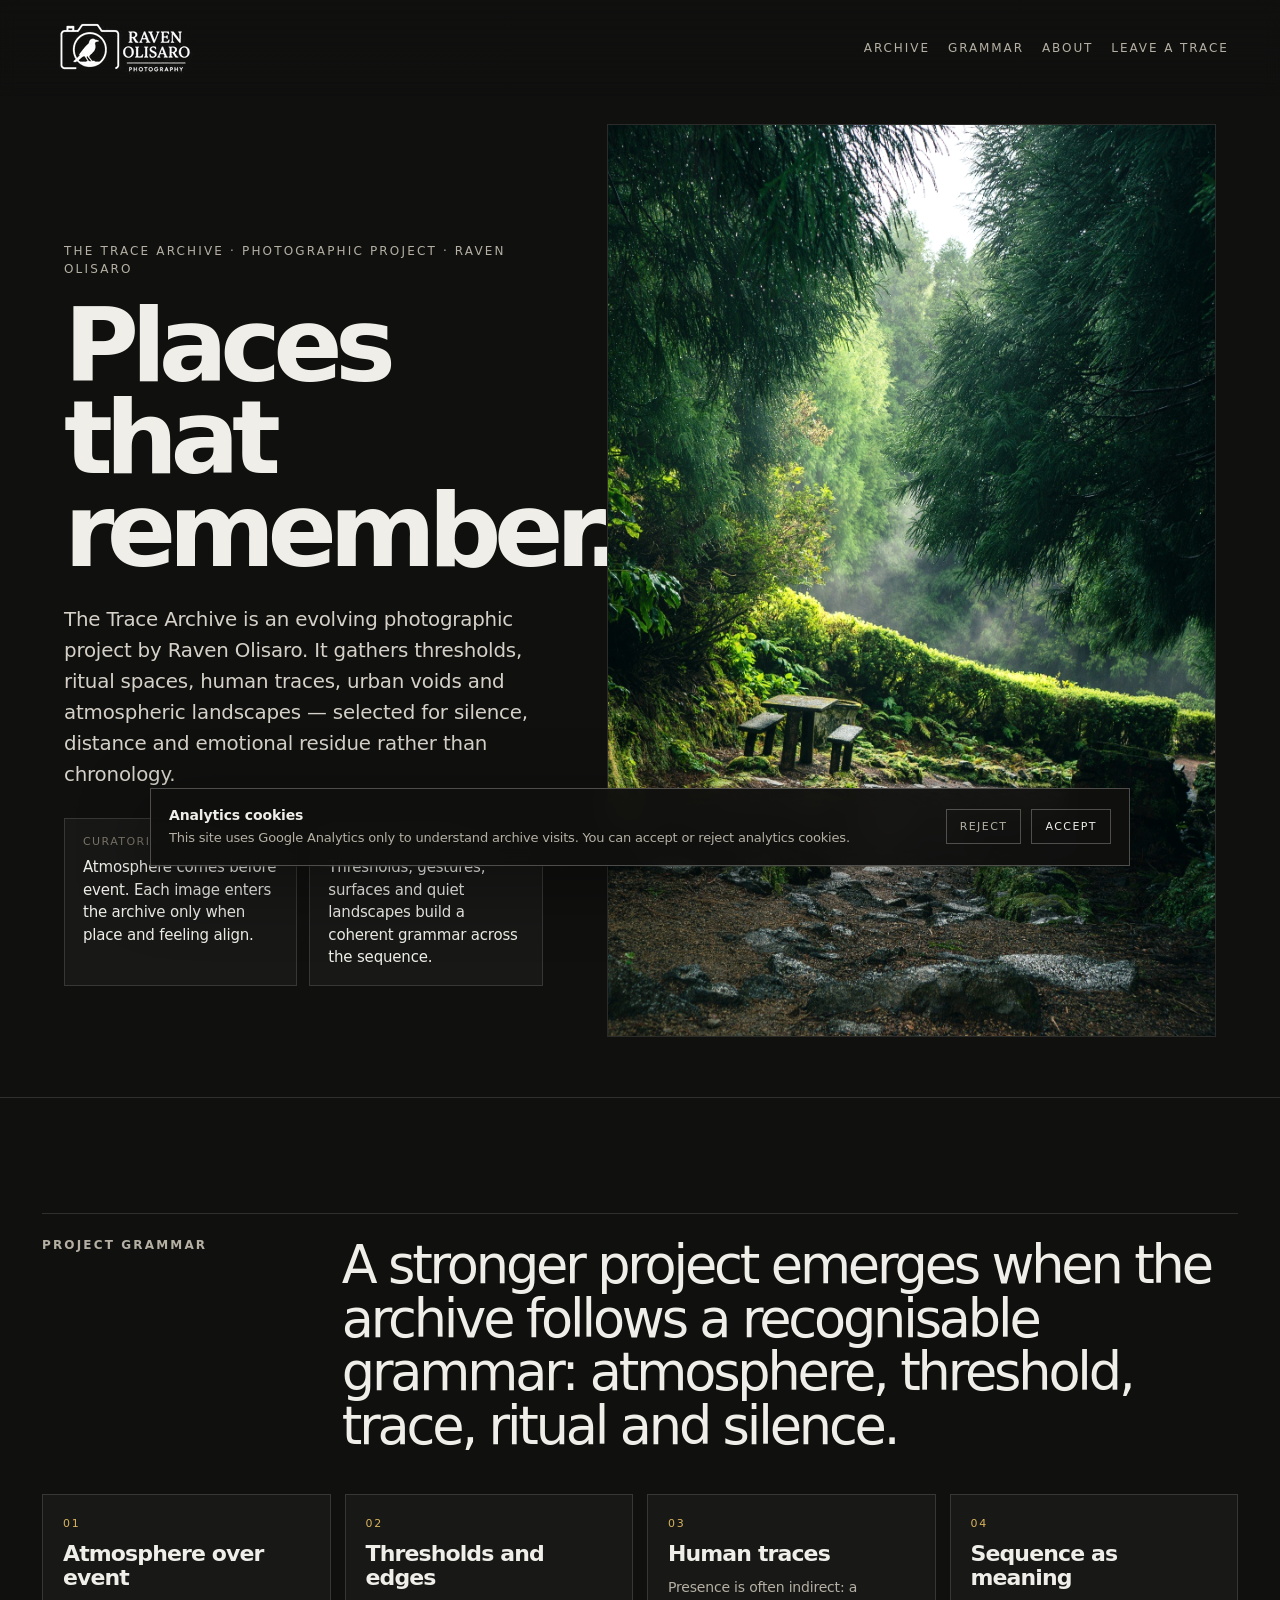
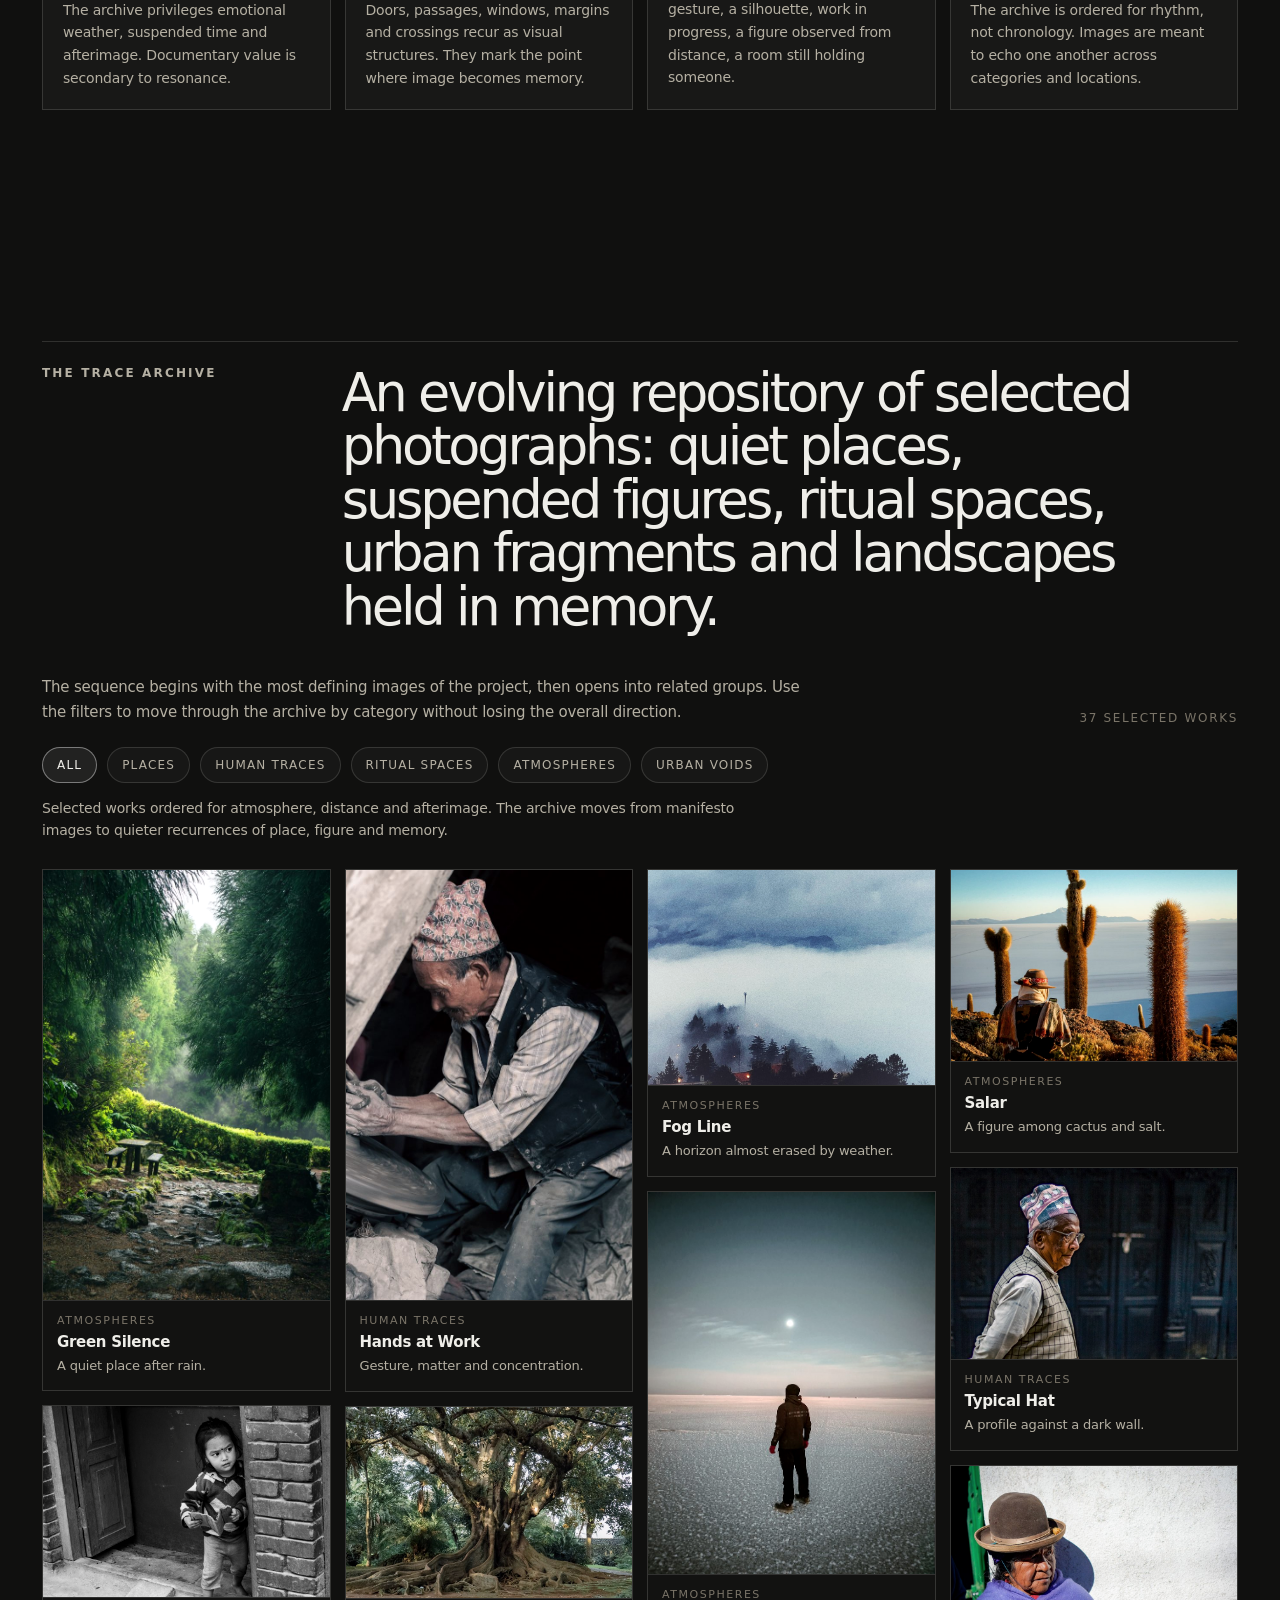
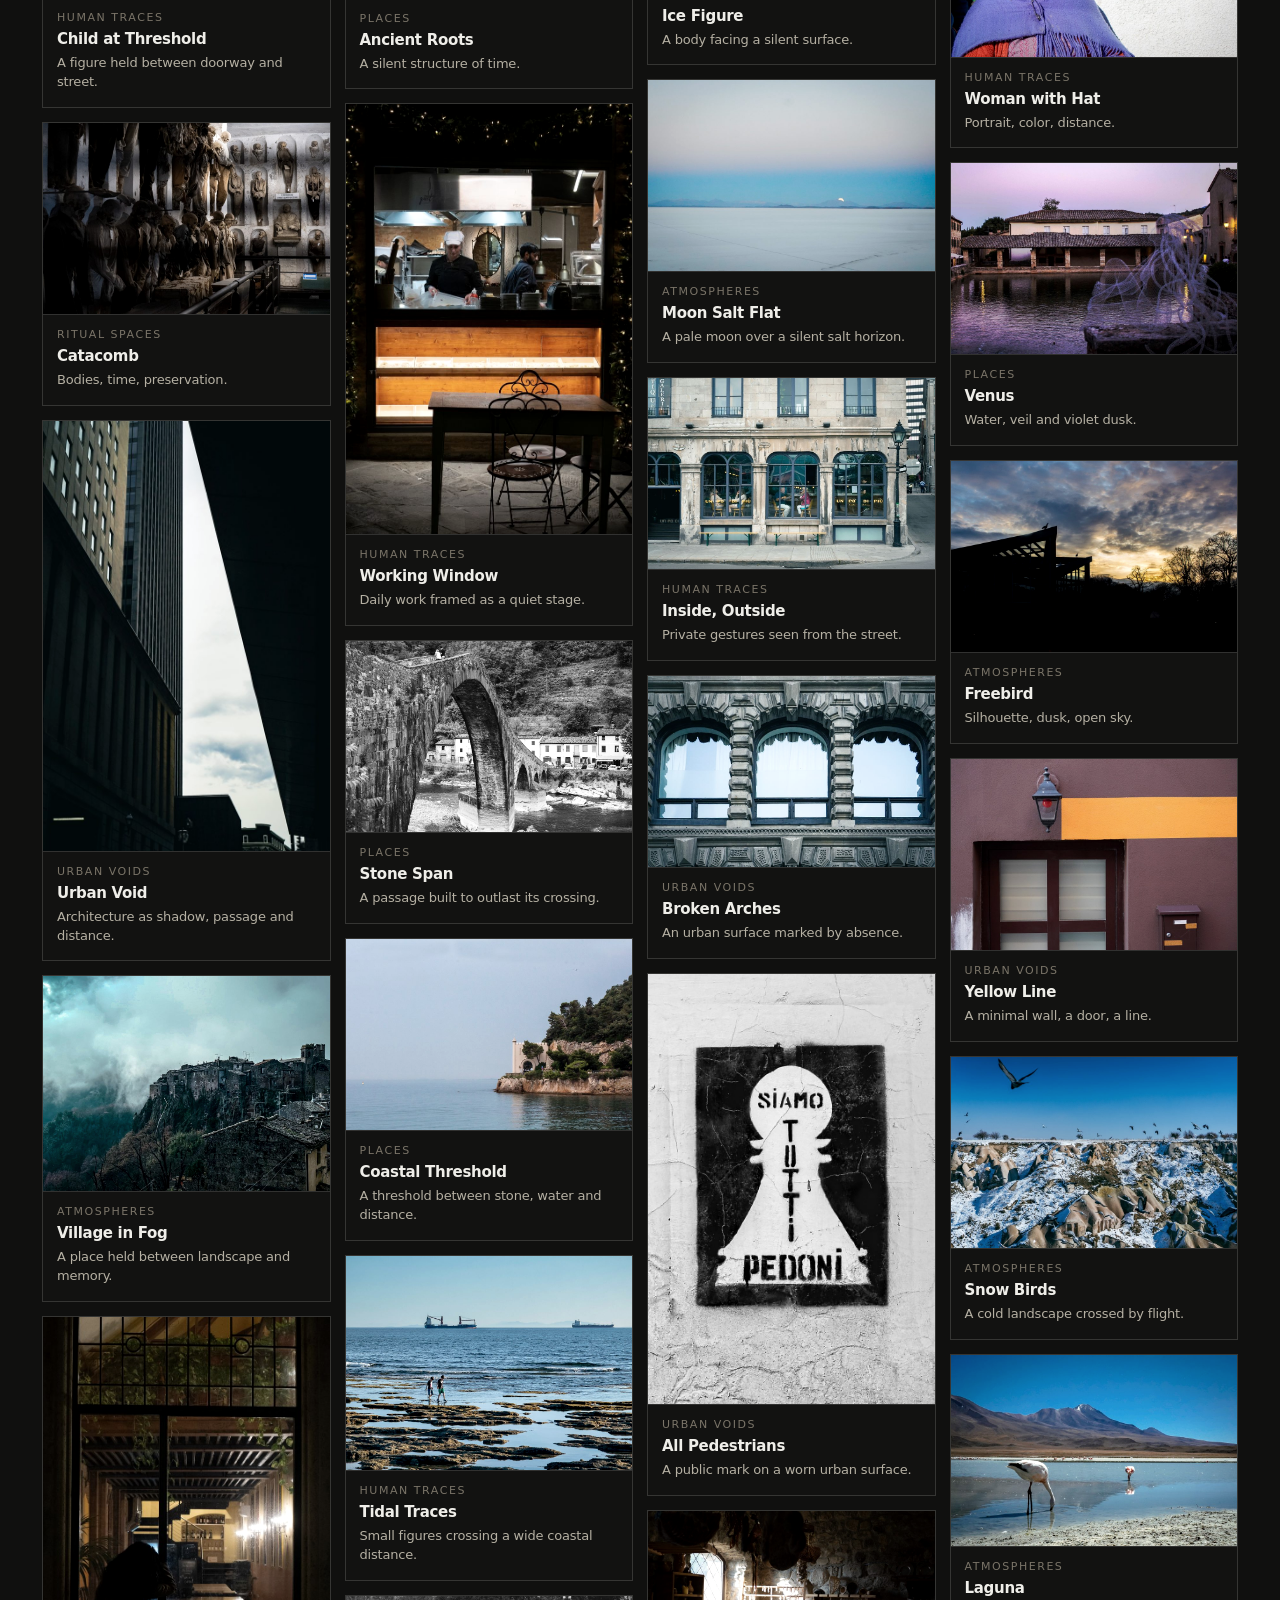
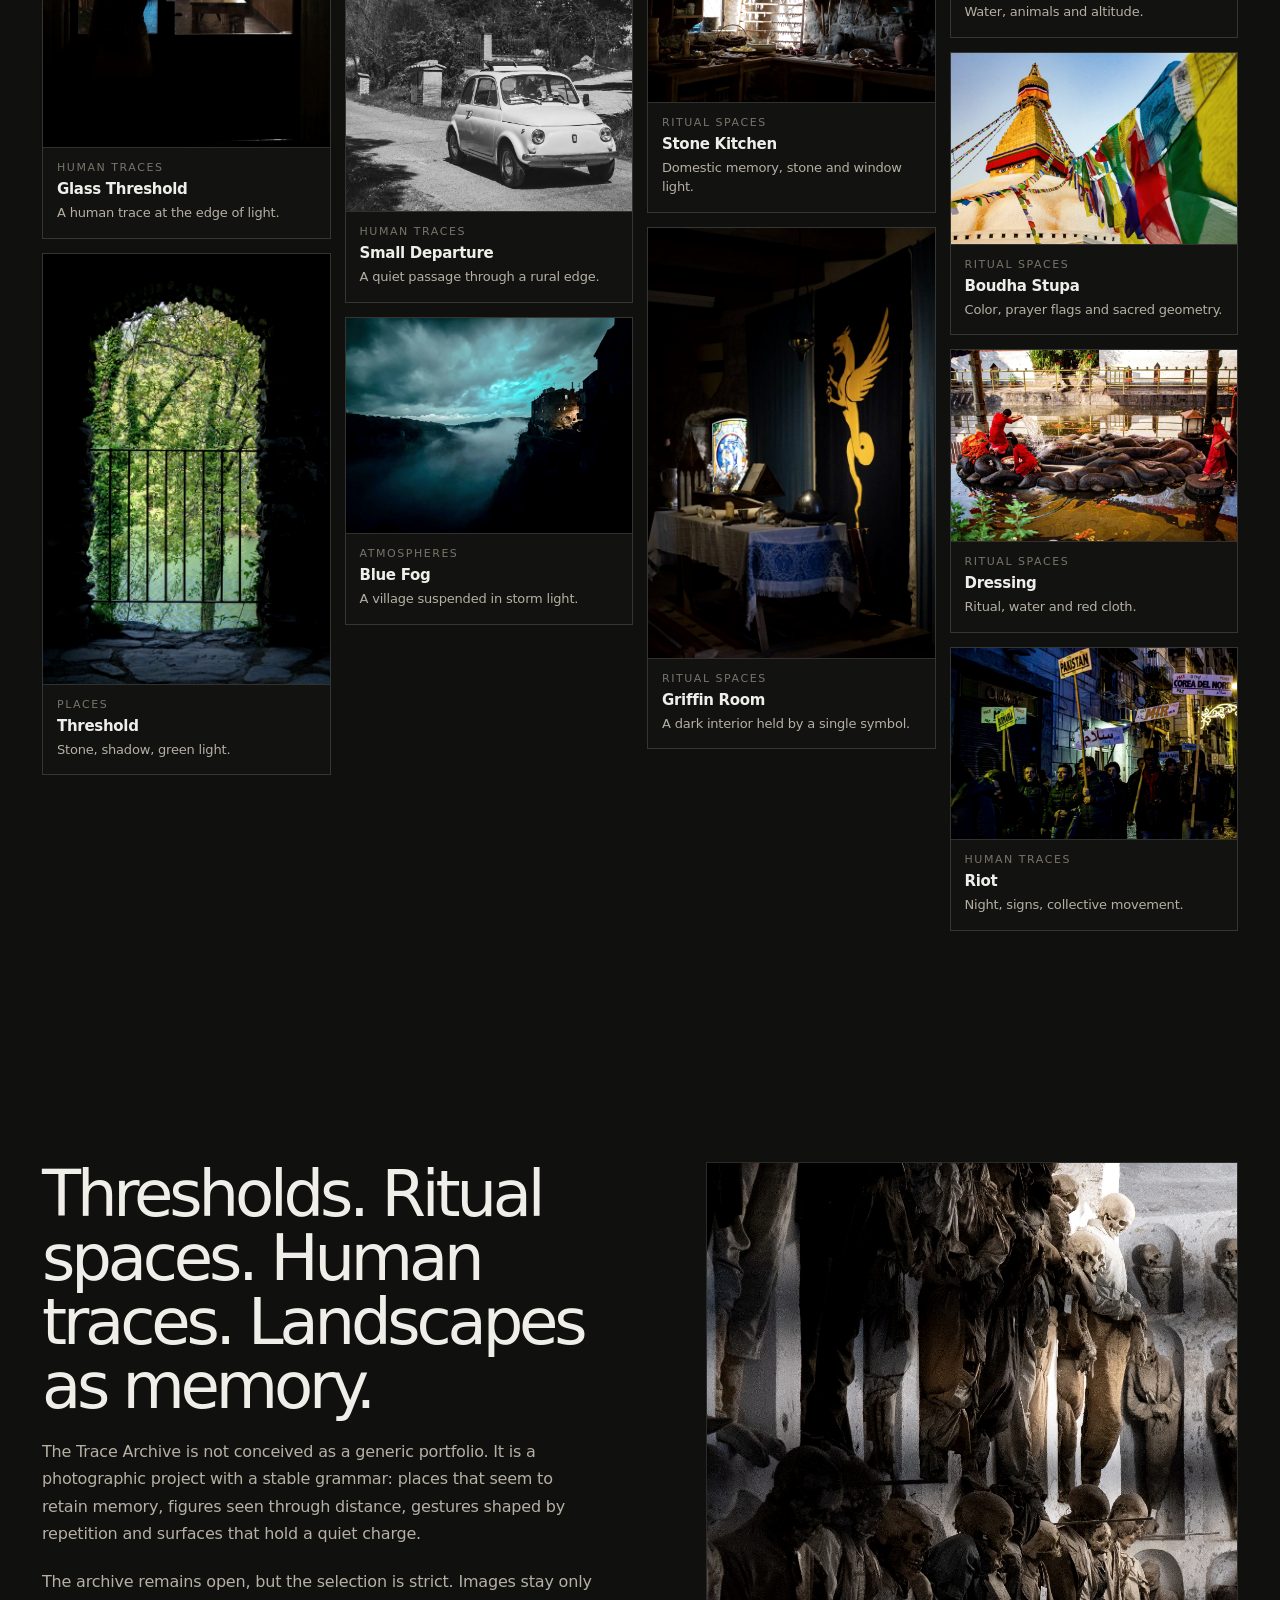
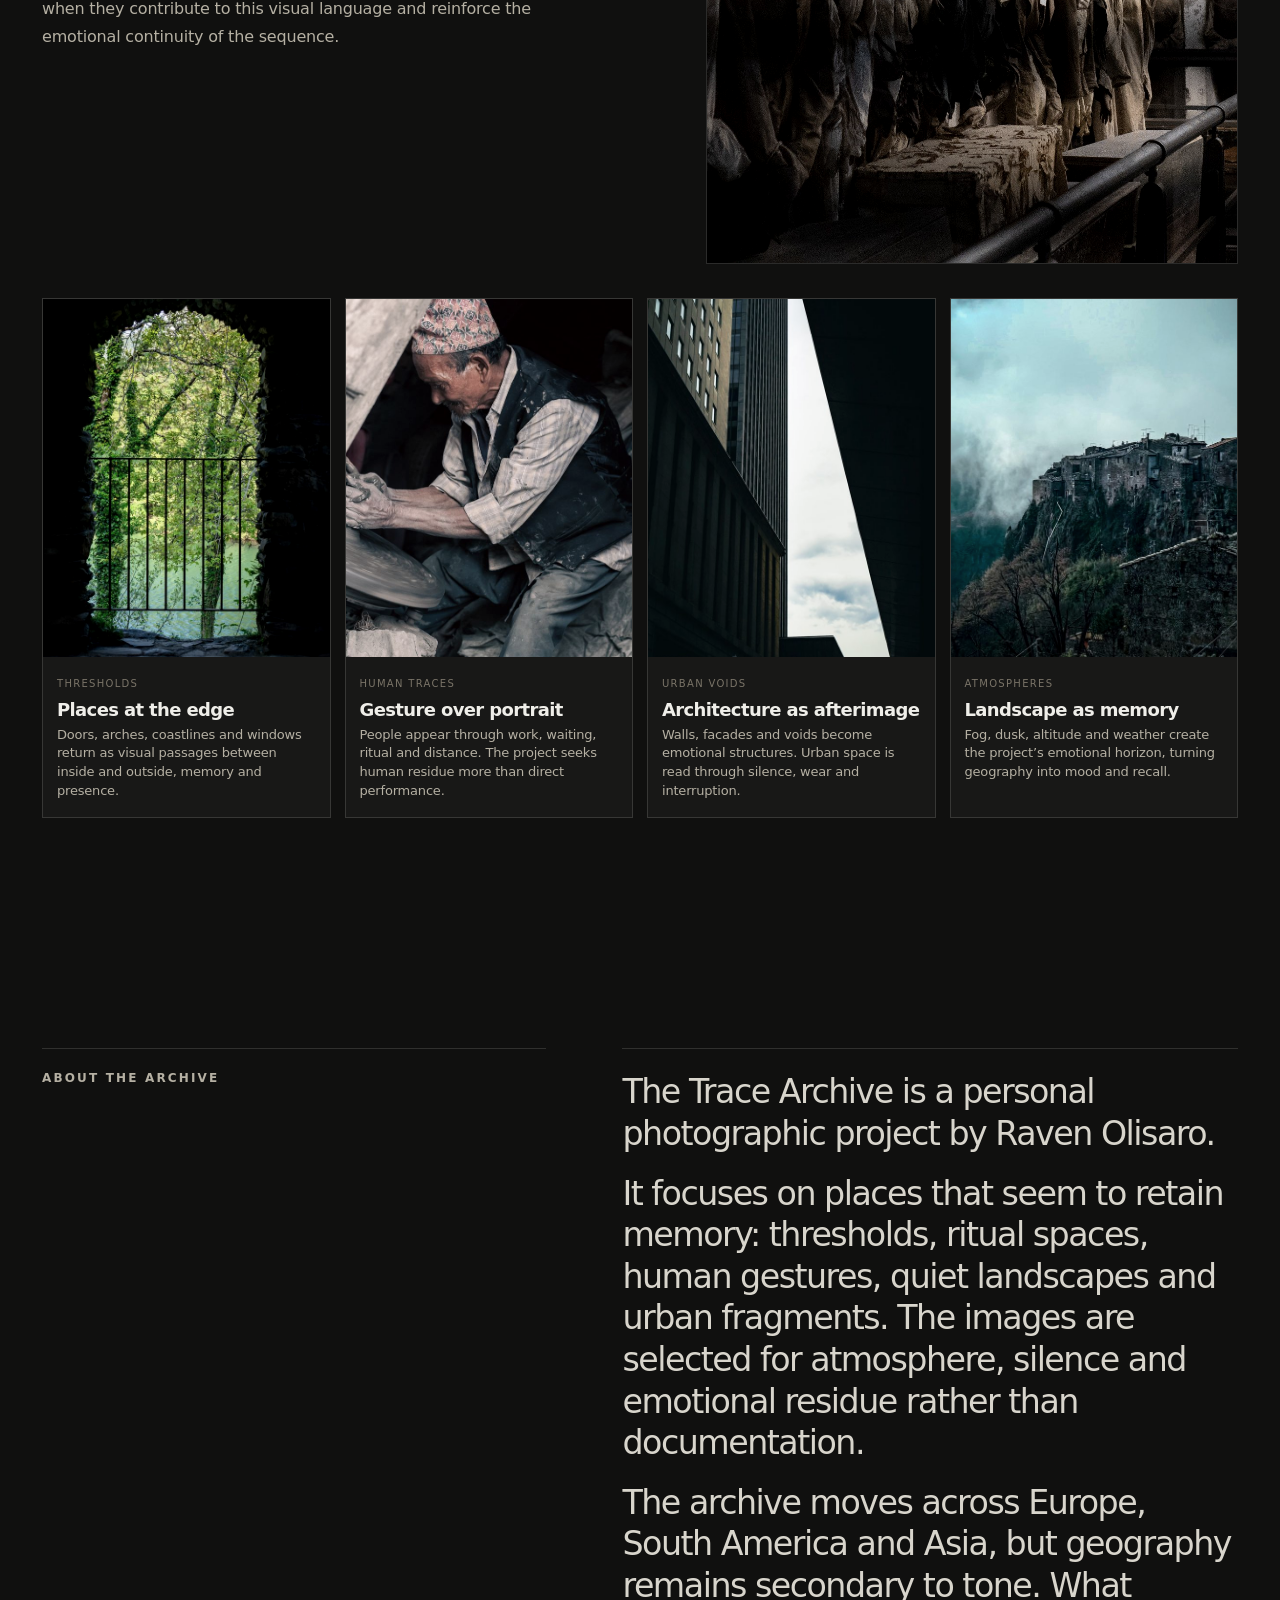
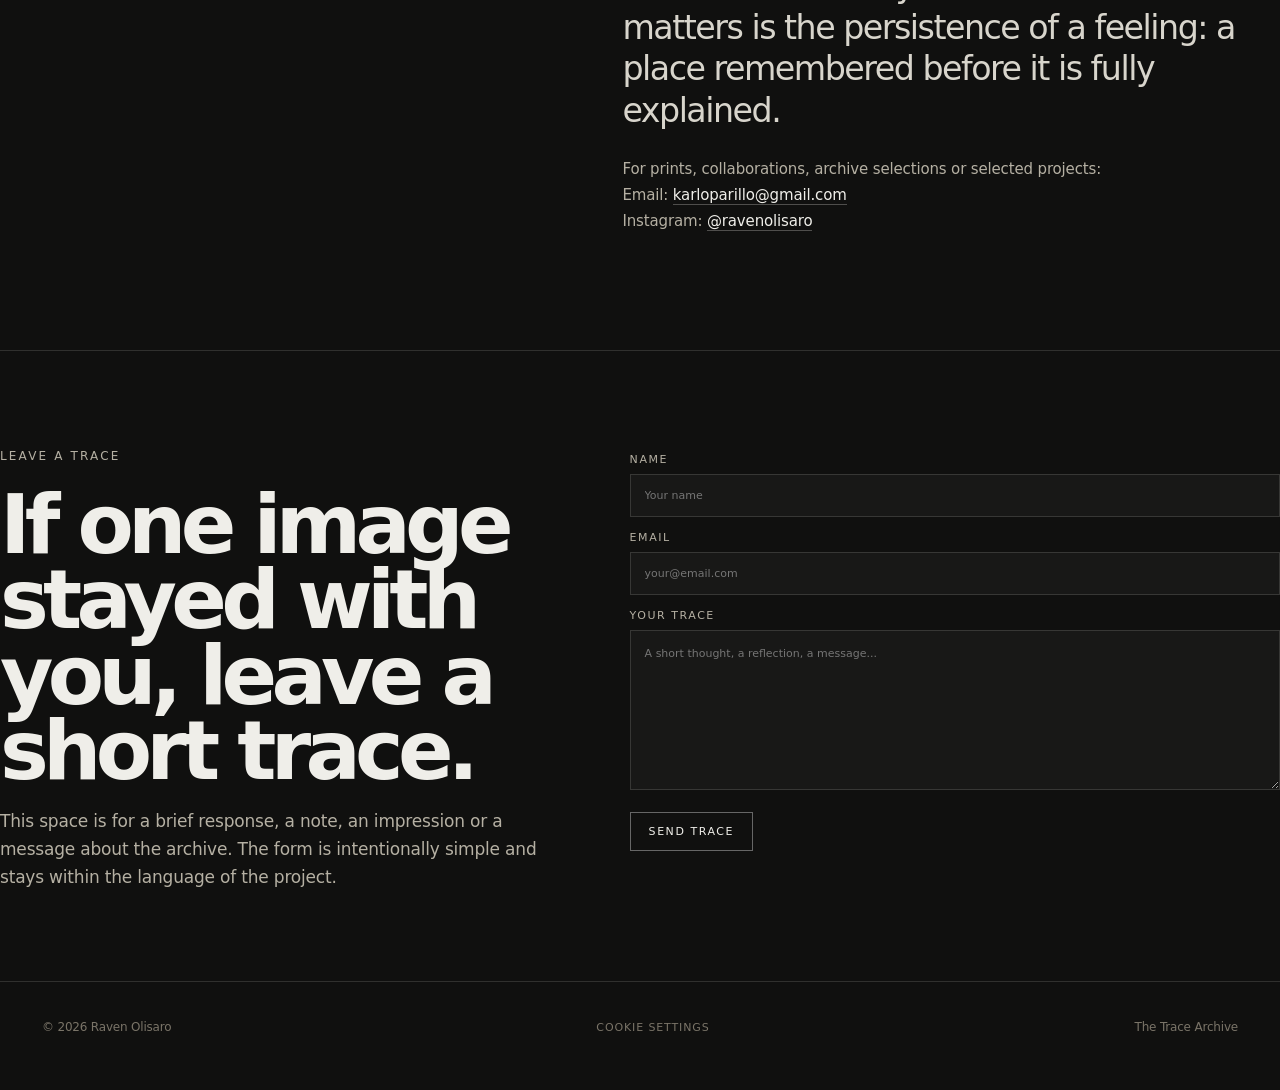
==== commit 48ef5ba4: "fix" ====
--- a/index.html
+++ b/index.html
@@ -3,281 +3,1566 @@
 <head>
   <meta charset="utf-8">
   <meta name="viewport" content="width=device-width, initial-scale=1">
-  <title>Red Light Skyscraper — Instrumental Post-Rock from Tuscany, Italy</title>
-  <meta name="description" content="Official website of Red Light Skyscraper: instrumental post-rock soundscapes, live audiovisual performances, music, videos, tour archive, press kit and booking.">
-  <meta name="theme-color" content="#050505">
+  <title>Raven Olisaro — The Trace Archive</title>
+  <meta name="description" content="The Trace Archive by Raven Olisaro: a photographic project and evolving archive of thresholds, ritual spaces, human traces, urban voids and atmospheric landscapes.">
+  <meta name="keywords" content="Raven Olisaro, The Trace Archive, photography project, photographic archive, atmospheric photography, human traces photography, ritual spaces photography, thresholds photography, urban voids, fine art photography">
+  <meta name="author" content="Raven Olisaro">
   <meta name="robots" content="index, follow">
-  <link rel="canonical" href="https://redlightskyscraper.org/">
+  <meta name="theme-color" content="#111111">
+  <!-- Google Analytics is loaded only after cookie consent. -->
+  <link rel="canonical" href="https://carloparillo.github.io/raven-olisaro-portfolio/">
+
+  <meta property="og:title" content="Raven Olisaro — The Trace Archive">
+  <meta property="og:description" content="A photographic project and evolving archive of thresholds, ritual spaces, human traces, urban voids and atmospheric landscapes.">
   <meta property="og:type" content="website">
-  <meta property="og:title" content="Red Light Skyscraper">
-  <meta property="og:description" content="Instrumental post-rock soundscapes from Tuscany, Italy.">
-  <meta property="og:image" content="https://redlightskyscraper.org/assets/images/live/hero.webp">
-  <meta property="og:url" content="https://redlightskyscraper.org/">
-  <link rel="icon" href="assets/images/logos/symboldark.webp">
-  <link rel="preconnect" href="https://fonts.googleapis.com">
-  <link rel="preconnect" href="https://fonts.gstatic.com" crossorigin>
-  <link href="https://fonts.googleapis.com/css2?family=Josefin+Sans:ital,wght@0,300..700;1,300..700&family=Syne:wght@400..800&display=swap" rel="stylesheet">
-  <link rel="stylesheet" href="assets/css/style.css">
+  <meta property="og:url" content="https://carloparillo.github.io/raven-olisaro-portfolio/">
+  <meta property="og:image" content="https://carloparillo.github.io/raven-olisaro-portfolio/assets/images/06-green-silence.jpg">
+  <meta property="og:image:alt" content="Green Silence by Raven Olisaro">
+
+  <meta name="twitter:card" content="summary_large_image">
+  <meta name="twitter:title" content="Raven Olisaro — The Trace Archive">
+  <meta name="twitter:description" content="A photographic project and evolving archive of thresholds, ritual spaces, human traces, urban voids and atmospheric landscapes.">
+  <meta name="twitter:image" content="https://carloparillo.github.io/raven-olisaro-portfolio/assets/images/06-green-silence.jpg">
+
+  <link rel="icon" href="assets/icons/favicon.ico" sizes="any">
+  <link rel="icon" type="image/png" sizes="32x32" href="assets/icons/favicon-32x32.png">
+  <link rel="icon" type="image/png" sizes="16x16" href="assets/icons/favicon-16x16.png">
+  <link rel="apple-touch-icon" sizes="180x180" href="assets/icons/apple-touch-icon.png">
+  <meta name="msapplication-TileColor" content="#111111">
+  <meta name="msapplication-TileImage" content="assets/icons/mstile-150x150.png">
+  <link rel="manifest" href="manifest.json">
+
+  <script type="application/ld+json">
+  {
+    "@context": "https://schema.org",
+    "@graph": [
+      {
+        "@type": "WebSite",
+        "@id": "https://carloparillo.github.io/raven-olisaro-portfolio/#website",
+        "url": "https://carloparillo.github.io/raven-olisaro-portfolio/",
+        "name": "Raven Olisaro — The Trace Archive",
+        "description": "The Trace Archive by Raven Olisaro: a photographic project and evolving archive of thresholds, ritual spaces, human traces, urban voids and atmospheric landscapes.",
+        "inLanguage": "en"
+      },
+      {
+        "@type": "Person",
+        "@id": "https://carloparillo.github.io/raven-olisaro-portfolio/#person",
+        "name": "Raven Olisaro",
+        "url": "https://carloparillo.github.io/raven-olisaro-portfolio/",
+        "sameAs": [
+          "https://www.instagram.com/ravenolisaro/"
+        ],
+        "email": "mailto:karloparillo@gmail.com"
+      },
+      {
+        "@type": "ImageGallery",
+        "@id": "https://carloparillo.github.io/raven-olisaro-portfolio/#gallery",
+        "name": "The Trace Archive",
+        "url": "https://carloparillo.github.io/raven-olisaro-portfolio/",
+        "creator": {
+          "@id": "https://carloparillo.github.io/raven-olisaro-portfolio/#person"
+        },
+        "description": "An evolving image archive organized by atmosphere rather than chronology, focused on thresholds, ritual spaces, human traces, urban voids and landscapes held in memory.",
+        "image": [
+          "https://carloparillo.github.io/raven-olisaro-portfolio/assets/images/06-green-silence.jpg",
+          "https://carloparillo.github.io/raven-olisaro-portfolio/assets/images/24-child-threshold.jpg",
+          "https://carloparillo.github.io/raven-olisaro-portfolio/assets/images/05-catacomb.jpg",
+          "https://carloparillo.github.io/raven-olisaro-portfolio/assets/images/23-urban-void.jpg",
+          "https://carloparillo.github.io/raven-olisaro-portfolio/assets/images/25-village-in-fog.jpg",
+          "https://carloparillo.github.io/raven-olisaro-portfolio/assets/images/28-hands-at-work.jpg",
+          "https://carloparillo.github.io/raven-olisaro-portfolio/assets/images/34-tidal-traces.jpg",
+          "https://carloparillo.github.io/raven-olisaro-portfolio/assets/images/35-all-pedestrians.jpg",
+          "https://carloparillo.github.io/raven-olisaro-portfolio/assets/images/36-fog-line.jpg",
+          "https://carloparillo.github.io/raven-olisaro-portfolio/assets/images/37-small-departure.jpg"
+        ]
+      }
+    ]
+  }
+  </script>
+
+  <style>
+    :root {
+      --bg: #10100f;
+      --bg-2: #161615;
+      --bg-3: #1d1d1b;
+      --text: #efeee9;
+      --muted: #b5b0a3;
+      --dim: #7a7468;
+      --line: rgba(239, 238, 233, .14);
+      --line-strong: rgba(239, 238, 233, .28);
+      --accent: #d8b35f;
+      --max: 1360px;
+      --radius: 22px;
+    }
+
+    * { box-sizing: border-box; }
+    html { scroll-behavior: smooth; }
+    body {
+      margin: 0;
+      background: var(--bg);
+      color: var(--text);
+      font-family: Inter, ui-sans-serif, system-ui, -apple-system, BlinkMacSystemFont, "Segoe UI", sans-serif;
+      letter-spacing: -0.012em;
+    }
+
+    body.modal-open { overflow: hidden; }
+    a { color: inherit; text-decoration: none; }
+    img { display: block; max-width: 100%; }
+    button, input, textarea { font: inherit; }
+
+    .site-header {
+      position: fixed;
+      inset: 0 0 auto;
+      z-index: 50;
+      display: flex;
+      align-items: center;
+      justify-content: space-between;
+      gap: 24px;
+      padding: 22px clamp(18px, 4vw, 56px);
+      background: linear-gradient(to bottom, rgba(16,16,15,.92), rgba(16,16,15,.55), rgba(16,16,15,0));
+      backdrop-filter: blur(8px);
+    }
+
+    .logo-brand {
+      display: inline-flex;
+      align-items: center;
+      width: 156px;
+      max-width: 42vw;
+    }
+
+    .logo-brand img {
+      width: 100%;
+      height: auto;
+    }
+
+    .nav {
+      display: flex;
+      flex-wrap: wrap;
+      justify-content: flex-end;
+      gap: 18px;
+      color: var(--muted);
+      font-size: 12px;
+      letter-spacing: .16em;
+      text-transform: uppercase;
+    }
+
+    .nav a {
+      transition: color .2s ease;
+    }
+
+    .nav a:hover,
+    .nav a:focus-visible {
+      color: var(--text);
+      outline: none;
+    }
+
+    .hero {
+      min-height: 100vh;
+      display: grid;
+      grid-template-columns: minmax(0, .88fr) minmax(0, 1.12fr);
+      gap: clamp(28px, 5vw, 82px);
+      align-items: end;
+      max-width: 1560px;
+      margin: 0 auto;
+      padding: 124px clamp(18px, 5vw, 76px) 60px;
+    }
+
+    .hero-copy {
+      padding-bottom: clamp(16px, 4vw, 72px);
+    }
+
+    .eyebrow {
+      margin-bottom: 22px;
+      color: var(--muted);
+      font-size: 12px;
+      letter-spacing: .18em;
+      line-height: 1.5;
+      text-transform: uppercase;
+    }
+
+    h1 {
+      margin: 0;
+      font-size: clamp(56px, 8vw, 128px);
+      line-height: .9;
+      letter-spacing: -0.075em;
+      font-weight: 620;
+      max-width: 760px;
+    }
+
+    .hero-intro {
+      max-width: 620px;
+      margin: 28px 0 0;
+      color: #d5d1c8;
+      font-size: clamp(17px, 1.55vw, 23px);
+      line-height: 1.56;
+    }
+
+    .hero-notes {
+      display: grid;
+      grid-template-columns: repeat(2, minmax(0, 1fr));
+      gap: 12px;
+      max-width: 600px;
+      margin-top: 28px;
+    }
+
+    .hero-note {
+      padding: 16px 18px;
+      border: 1px solid var(--line);
+      background: rgba(255,255,255,.03);
+      min-height: 100%;
+    }
+
+    .hero-note span {
+      display: block;
+      color: var(--dim);
+      font-size: 11px;
+      letter-spacing: .13em;
+      text-transform: uppercase;
+      margin-bottom: 8px;
+    }
+
+    .hero-note p {
+      margin: 0;
+      color: var(--text);
+      font-size: 15px;
+      line-height: 1.5;
+    }
+
+    .hero-image {
+      min-height: min(76vh, 820px);
+      border: 1px solid var(--line);
+      background: #0a0a0a;
+      overflow: hidden;
+    }
+
+    .hero-image img {
+      width: 100%;
+      height: 100%;
+      min-height: min(76vh, 820px);
+      object-fit: cover;
+      filter: contrast(1.04) saturate(.9);
+    }
+
+    main { border-top: 1px solid var(--line); }
+
+    .section {
+      max-width: var(--max);
+      margin: 0 auto;
+      padding: clamp(72px, 9vw, 128px) clamp(18px, 4vw, 42px);
+    }
+
+    .section-header {
+      display: grid;
+      grid-template-columns: minmax(160px, .46fr) minmax(0, 1.54fr);
+      gap: 32px;
+      margin-bottom: 42px;
+      padding-top: 24px;
+      border-top: 1px solid var(--line);
+    }
+
+    h2.section-label {
+      margin: 0;
+      color: var(--muted);
+      font-size: 12px;
+      font-weight: 650;
+      letter-spacing: .18em;
+      text-transform: uppercase;
+    }
+
+    .section-header p {
+      margin: 0;
+      max-width: 880px;
+      font-size: clamp(28px, 4.1vw, 58px);
+      line-height: 1.02;
+      letter-spacing: -0.06em;
+    }
+
+    .grammar-grid {
+      display: grid;
+      grid-template-columns: repeat(4, minmax(0, 1fr));
+      gap: 14px;
+    }
+
+    .grammar-card {
+      border: 1px solid var(--line);
+      background: rgba(255,255,255,.03);
+      padding: 22px 20px 20px;
+    }
+
+    .grammar-card span {
+      display: block;
+      color: var(--accent);
+      font-size: 11px;
+      letter-spacing: .16em;
+      text-transform: uppercase;
+      margin-bottom: 12px;
+    }
+
+    .grammar-card h3 {
+      margin: 0 0 10px;
+      font-size: 22px;
+      letter-spacing: -.04em;
+      line-height: 1.05;
+    }
+
+    .grammar-card p {
+      margin: 0;
+      color: var(--muted);
+      font-size: 14px;
+      line-height: 1.62;
+    }
+
+    .archive-meta {
+      display: grid;
+      grid-template-columns: minmax(0, 1fr) auto;
+      gap: 18px;
+      align-items: end;
+      margin-bottom: 22px;
+    }
+
+    .archive-note {
+      max-width: 760px;
+      color: var(--muted);
+      font-size: 15px;
+      line-height: 1.65;
+    }
+
+    .archive-count {
+      color: var(--dim);
+      font-size: 12px;
+      letter-spacing: .14em;
+      text-transform: uppercase;
+      white-space: nowrap;
+    }
+
+    .filters {
+      display: flex;
+      flex-wrap: wrap;
+      gap: 10px;
+      margin-bottom: 12px;
+    }
+
+    .filters button {
+      border: 1px solid var(--line);
+      background: rgba(255,255,255,.03);
+      color: var(--muted);
+      padding: 10px 14px;
+      border-radius: 999px;
+      font-size: 12px;
+      letter-spacing: .1em;
+      text-transform: uppercase;
+      cursor: pointer;
+      transition: color .2s ease, border-color .2s ease, background .2s ease;
+    }
+
+    .filters button:hover,
+    .filters button:focus-visible,
+    .filters button.active {
+      color: var(--text);
+      border-color: rgba(255,255,255,.4);
+      background: rgba(255,255,255,.08);
+      outline: none;
+    }
+
+    .filter-description {
+      min-height: 48px;
+      margin-bottom: 24px;
+      color: var(--muted);
+      font-size: 14px;
+      line-height: 1.6;
+      max-width: 720px;
+    }
+
+    .gallery {
+      columns: 4 260px;
+      column-gap: 14px;
+    }
+
+    .work {
+      position: relative;
+      break-inside: avoid;
+      margin: 0 0 14px;
+      border: 1px solid var(--line);
+      background: var(--bg-2);
+      overflow: hidden;
+      transition: transform .25s ease, border-color .25s ease;
+    }
+
+    .work.is-hidden { display: none; }
+
+    .work:hover {
+      transform: translateY(-2px);
+      border-color: rgba(255,255,255,.22);
+    }
+
+    .image-button {
+      display: block;
+      width: 100%;
+      padding: 0;
+      margin: 0;
+      border: 0;
+      background: transparent;
+      cursor: zoom-in;
+      text-align: left;
+    }
+
+    .image-button img {
+      width: 100%;
+      height: auto;
+      filter: contrast(1.04) saturate(.9);
+      transform: scale(1);
+      transition: transform .5s ease, filter .5s ease;
+    }
+
+    .work:hover .image-button img {
+      transform: scale(1.022);
+      filter: contrast(1.08) saturate(.98);
+    }
+
+    figcaption {
+      display: grid;
+      gap: 6px;
+      padding: 13px 14px 15px;
+      border-top: 1px solid var(--line);
+      background: rgba(0,0,0,.18);
+    }
+
+    figcaption span {
+      color: var(--dim);
+      font-size: 11px;
+      letter-spacing: .14em;
+      text-transform: uppercase;
+    }
+
+    figcaption strong {
+      font-size: 15px;
+      font-weight: 600;
+      letter-spacing: -.02em;
+    }
+
+    figcaption em {
+      color: var(--muted);
+      font-style: normal;
+      font-size: 13px;
+      line-height: 1.45;
+    }
+
+    .direction-layout {
+      display: grid;
+      grid-template-columns: minmax(0, 1.05fr) minmax(280px, .95fr);
+      gap: clamp(34px, 6vw, 90px);
+      align-items: start;
+    }
+
+    .direction-copy blockquote {
+      margin: 0;
+      font-size: clamp(34px, 5vw, 72px);
+      line-height: 1;
+      letter-spacing: -0.065em;
+    }
+
+    .direction-copy p {
+      margin: 20px 0 0;
+      max-width: 560px;
+      color: var(--muted);
+      font-size: 16px;
+      line-height: 1.72;
+    }
+
+    .direction-image {
+      border: 1px solid var(--line);
+      background: #0a0a0a;
+      overflow: hidden;
+    }
+
+    .direction-image img {
+      width: 100%;
+      height: 700px;
+      object-fit: cover;
+      filter: contrast(1.05) saturate(.84);
+    }
+
+    .sequence-grid {
+      display: grid;
+      grid-template-columns: repeat(4, minmax(0, 1fr));
+      gap: 14px;
+      margin-top: 34px;
+    }
+
+    .sequence-card {
+      border: 1px solid var(--line);
+      background: rgba(255,255,255,.03);
+    }
+
+    .sequence-card img {
+      width: 100%;
+      aspect-ratio: 4 / 5;
+      object-fit: cover;
+      filter: contrast(1.03) saturate(.88);
+    }
+
+    .sequence-card div {
+      padding: 15px 14px 16px;
+    }
+
+    .sequence-card span {
+      color: var(--dim);
+      font-size: 10px;
+      letter-spacing: .13em;
+      text-transform: uppercase;
+    }
+
+    .sequence-card h3 {
+      margin: 8px 0 6px;
+      font-size: 18px;
+      letter-spacing: -.035em;
+    }
+
+    .sequence-card p {
+      margin: 0;
+      color: var(--muted);
+      font-size: 13px;
+      line-height: 1.45;
+    }
+
+    .about {
+      display: grid;
+      grid-template-columns: .9fr 1.1fr;
+      gap: clamp(32px, 6vw, 96px);
+      align-items: start;
+    }
+
+    .about-title,
+    .about-text {
+      border-top: 1px solid var(--line);
+      padding-top: 22px;
+    }
+
+    .about-text p {
+      margin: 0 0 18px;
+      color: #d8d5cc;
+      font-size: clamp(20px, 2.6vw, 34px);
+      line-height: 1.25;
+      letter-spacing: -0.045em;
+    }
+
+    .about-small,
+    .contact-details {
+      max-width: 760px;
+      color: var(--muted);
+      font-size: 15px;
+      line-height: 1.72;
+      letter-spacing: -0.01em;
+    }
+
+    .contact-details {
+      margin-top: 26px;
+    }
+
+    .contact-details a {
+      color: var(--text);
+      border-bottom: 1px solid var(--line-strong);
+    }
+
+    .trace-form-section {
+      border-top: 1px solid var(--line);
+      padding: 96px 0 88px;
+    }
+
+    .trace-form-wrap {
+      display: grid;
+      grid-template-columns: minmax(0, .85fr) minmax(280px, 1fr);
+      gap: clamp(36px, 6vw, 92px);
+      align-items: start;
+    }
+
+    .trace-form-copy h2 {
+      margin: 0 0 18px;
+      font-size: clamp(36px, 7vw, 82px);
+      line-height: .92;
+      letter-spacing: -.07em;
+      color: var(--text);
+      text-transform: none;
+    }
+
+    .trace-form-copy p {
+      margin: 0;
+      color: var(--muted);
+      max-width: 540px;
+      font-size: 17px;
+      line-height: 1.65;
+    }
+
+    .trace-form {
+      display: grid;
+      gap: 14px;
+      padding-top: 6px;
+    }
+
+    .trace-form label {
+      display: grid;
+      gap: 8px;
+      color: var(--muted);
+      font-size: 11px;
+      letter-spacing: .14em;
+      text-transform: uppercase;
+    }
+
+    .trace-form input,
+    .trace-form textarea {
+      width: 100%;
+      border: 1px solid var(--line);
+      background: rgba(255,255,255,.035);
+      color: var(--text);
+      padding: 14px 14px;
+      border-radius: 0;
+      outline: none;
+      transition: border-color .2s ease, background .2s ease;
+    }
+
+    .trace-form textarea {
+      min-height: 160px;
+      resize: vertical;
+      line-height: 1.55;
+    }
+
+    .trace-form input:focus,
+    .trace-form textarea:focus {
+      border-color: rgba(255,255,255,.42);
+      background: rgba(255,255,255,.055);
+    }
+
+    .trace-form button {
+      justify-self: start;
+      margin-top: 8px;
+      border: 1px solid rgba(255,255,255,.36);
+      background: transparent;
+      color: var(--text);
+      padding: 12px 18px;
+      font-size: 11px;
+      letter-spacing: .14em;
+      text-transform: uppercase;
+      cursor: pointer;
+      transition: background .2s ease, color .2s ease, border-color .2s ease;
+    }
+
+    .trace-form button:hover,
+    .trace-form button:focus-visible {
+      background: var(--text);
+      color: var(--bg);
+      border-color: var(--text);
+      outline: none;
+    }
+
+    .trace-form button:disabled {
+      opacity: .55;
+      cursor: wait;
+    }
+
+    .form-status {
+      min-height: 24px;
+      color: var(--muted);
+      font-size: 13px;
+      line-height: 1.5;
+      margin: 4px 0 0;
+    }
+
+    .form-status.success { color: #cdd8c8; }
+    .form-status.error { color: #e1b0a8; }
+
+    .honeypot {
+      position: absolute;
+      left: -9999px;
+      opacity: 0;
+      pointer-events: none;
+    }
+
+
+    .cookie-banner {
+      position: fixed;
+      left: clamp(14px, 3vw, 34px);
+      right: clamp(14px, 3vw, 34px);
+      bottom: clamp(14px, 3vw, 34px);
+      z-index: 120;
+      display: none;
+      grid-template-columns: minmax(0, 1fr) auto;
+      gap: 18px;
+      align-items: center;
+      max-width: 980px;
+      margin: 0 auto;
+      padding: 18px;
+      border: 1px solid var(--line-strong);
+      background: rgba(16,16,15,.96);
+      backdrop-filter: blur(12px);
+      box-shadow: 0 18px 70px rgba(0,0,0,.36);
+    }
+
+    .cookie-banner.is-visible {
+      display: grid;
+    }
+
+    .cookie-copy {
+      display: grid;
+      gap: 5px;
+    }
+
+    .cookie-copy strong {
+      font-size: 14px;
+      letter-spacing: -.01em;
+      color: var(--text);
+    }
+
+    .cookie-copy span {
+      color: var(--muted);
+      font-size: 13px;
+      line-height: 1.5;
+    }
+
+    .cookie-actions {
+      display: flex;
+      gap: 10px;
+      flex-wrap: wrap;
+      justify-content: flex-end;
+    }
+
+    .cookie-actions button,
+    .cookie-settings {
+      border: 1px solid var(--line-strong);
+      background: transparent;
+      color: var(--text);
+      padding: 10px 13px;
+      font-size: 11px;
+      letter-spacing: .13em;
+      text-transform: uppercase;
+      cursor: pointer;
+      transition: background .2s ease, color .2s ease, border-color .2s ease;
+    }
+
+    .cookie-actions button:hover,
+    .cookie-actions button:focus-visible {
+      background: var(--text);
+      color: var(--bg);
+      border-color: var(--text);
+      outline: none;
+    }
+
+    .cookie-actions .reject {
+      color: var(--muted);
+    }
+
+    .cookie-settings {
+      border: 0;
+      padding: 0;
+      color: var(--dim);
+      background: transparent;
+      letter-spacing: .08em;
+      text-transform: uppercase;
+      font-size: 11px;
+    }
+
+    .cookie-settings:hover,
+    .cookie-settings:focus-visible {
+      color: var(--text);
+      outline: none;
+    }
+
+    .site-footer {
+      max-width: var(--max);
+      margin: 0 auto;
+      padding: 38px clamp(18px, 4vw, 42px) 56px;
+      display: flex;
+      justify-content: space-between;
+      gap: 20px;
+      border-top: 1px solid var(--line);
+      color: var(--dim);
+      font-size: 12px;
+    }
+
+    .lightbox {
+      position: fixed;
+      inset: 0;
+      z-index: 100;
+      display: none;
+      align-items: center;
+      justify-content: center;
+      padding: 28px;
+      background: rgba(0,0,0,.94);
+    }
+
+    .lightbox.open { display: flex; }
+
+    .lightbox-panel {
+      max-width: 95vw;
+      max-height: 92vh;
+      display: grid;
+      gap: 14px;
+      justify-items: center;
+    }
+
+    .lightbox-image-wrap {
+      max-width: 95vw;
+      max-height: 84vh;
+      display: flex;
+      align-items: center;
+      justify-content: center;
+    }
+
+    .lightbox img {
+      max-width: 95vw;
+      max-height: 84vh;
+      object-fit: contain;
+      box-shadow: 0 20px 80px rgba(0,0,0,.45);
+    }
+
+    .lightbox-caption {
+      text-align: center;
+      color: var(--muted);
+      font-size: 14px;
+      line-height: 1.55;
+      max-width: 720px;
+    }
+
+    .lightbox-caption strong {
+      display: block;
+      color: var(--text);
+      font-size: 18px;
+      margin-bottom: 4px;
+      letter-spacing: -.02em;
+    }
+
+    .lightbox-caption span {
+      display: block;
+      color: var(--dim);
+      text-transform: uppercase;
+      letter-spacing: .14em;
+      font-size: 11px;
+      margin-bottom: 6px;
+    }
+
+    .lightbox-close {
+      position: fixed;
+      top: 18px;
+      right: 22px;
+      width: 42px;
+      height: 42px;
+      border: 1px solid var(--line-strong);
+      border-radius: 999px;
+      background: rgba(255,255,255,.08);
+      color: var(--text);
+      font-size: 26px;
+      line-height: 1;
+      cursor: pointer;
+    }
+
+    @media (max-width: 1100px) {
+      .grammar-grid,
+      .sequence-grid {
+        grid-template-columns: repeat(2, minmax(0, 1fr));
+      }
+    }
+
+    @media (max-width: 980px) {
+      .hero,
+      .direction-layout,
+      .about,
+      .trace-form-wrap {
+        grid-template-columns: 1fr;
+      }
+
+      .hero { min-height: auto; }
+      .direction-image img { height: auto; }
+      .hero-image img,
+      .hero-image { min-height: auto; }
+    }
+
+    @media (max-width: 760px) {
+      .site-header {
+        position: absolute;
+        align-items: flex-start;
+      }
+
+      .nav {
+        gap: 12px 16px;
+      }
+
+      .section-header,
+      .archive-meta {
+        grid-template-columns: 1fr;
+      }
+
+      .hero-notes,
+      .grammar-grid,
+      .sequence-grid {
+        grid-template-columns: 1fr;
+      }
+
+      .gallery {
+        columns: 1;
+      }
+
+
+      .cookie-banner {
+        grid-template-columns: 1fr;
+      }
+
+      .cookie-actions {
+        justify-content: flex-start;
+      }
+
+      .site-footer {
+        flex-direction: column;
+      }
+
+      .trace-form-section {
+        padding: 72px 0 70px;
+      }
+    }
+  </style>
 </head>
 <body>
-  <a class="skip-link" href="#main">Skip to content</a>
-
-  <header class="site-header" data-ui="header">
-    <a class="brand" href="#top" aria-label="Red Light Skyscraper home">
-      <img src="assets/images/logos/symboldark.webp" alt="Red Light Skyscraper symbol">
+  <header class="site-header">
+    <a class="logo-brand" href="#top" aria-label="Raven Olisaro home">
+      <img src="assets/images/raven-olisaro-logo-negative.png" alt="Raven Olisaro">
     </a>
-    <button class="nav-toggle" aria-expanded="false" aria-controls="site-nav">Menu</button>
-    <nav id="site-nav" class="site-nav" aria-label="Primary navigation">
-      <a href="#experience" data-i18n="nav.experience">Experience</a>
-      <a href="#music" data-i18n="nav.music">Music</a>
-      <a href="#videos" data-i18n="nav.videos">Videos</a>
-      <a href="#live" data-i18n="nav.live">Live</a>
-      <a href="#shop" data-i18n="nav.shop">Shop</a>
-      <a href="#about" data-i18n="nav.about">About</a>
-      <a href="#press" data-i18n="nav.press">Press</a>
+    <nav class="nav" aria-label="Primary navigation">
+      <a href="#archive">Archive</a>
+      <a href="#grammar">Grammar</a>
+      <a href="#about">About</a>
+      <a href="#leave-a-trace">Leave a trace</a>
     </nav>
-    <div class="lang-switch" aria-label="Language selector">
-      <button class="lang-btn active" data-lang="en" type="button">EN</button>
-      <button class="lang-btn" data-lang="it" type="button">IT</button>
-    </div>
   </header>
 
-  <main id="main">
-    <section id="top" class="hero" aria-label="Hero">
-      <div class="hero-bg" data-bg="hero"></div>
-      <div class="hero-overlay"></div>
-      <div class="hero-content">
-        <img class="hero-logo" src="assets/images/logos/maindarkalt.webp" alt="Red Light Skyscraper">
-        <p class="eyebrow" data-i18n="heroKicker">Instrumental post-rock soundscapes from Tuscany, Italy</p>
-        <h1 data-i18n="heroTitle">A cinematic live experience in sound and image.</h1>
-        <p class="hero-copy" data-i18n="heroText">Red Light Skyscraper blends cinematic tension, explosive dynamics and emotional melodies into wordless journeys shaped by sound, light and visuals.</p>
-        <div class="cta-row">
-          <a class="btn primary" href="#music" data-i18n="ctaListen">Listen</a>
-          <a class="btn" href="#videos" data-i18n="ctaWatch">Watch</a>
-          <a class="btn ghost" href="#press" data-i18n="ctaBooking">Booking</a>
+  <section class="hero" id="top">
+    <div class="hero-copy">
+      <div class="eyebrow">The Trace Archive · Photographic project · Raven Olisaro</div>
+      <h1>Places that remember.</h1>
+      <p class="hero-intro">The Trace Archive is an evolving photographic project by Raven Olisaro. It gathers thresholds, ritual spaces, human traces, urban voids and atmospheric landscapes — selected for silence, distance and emotional residue rather than chronology.</p>
+      <div class="hero-notes" aria-label="Project notes">
+        <div class="hero-note">
+          <span>Curatorial axis</span>
+          <p>Atmosphere comes before event. Each image enters the archive only when place and feeling align.</p>
+        </div>
+        <div class="hero-note">
+          <span>Visual language</span>
+          <p>Thresholds, gestures, surfaces and quiet landscapes build a coherent grammar across the sequence.</p>
         </div>
       </div>
-      <div class="scroll-indicator" aria-hidden="true"></div>
-    </section>
-
-    <section id="experience" class="section split">
-      <div class="section-media reveal">
-        <img src="assets/images/live/experience.webp" alt="Red Light Skyscraper live performance with blue lights" loading="lazy">
+    </div>
+    <div class="hero-image">
+      <img src="assets/images/06-green-silence.jpg" alt="Stone bench in a misty green forest after rain" loading="eager">
+    </div>
+  </section>
+
+  <main>
+    <section class="section" id="project-grammar">
+      <div class="section-header">
+        <h2 class="section-label">Project grammar</h2>
+        <p>A stronger project emerges when the archive follows a recognisable grammar: atmosphere, threshold, trace, ritual and silence.</p>
       </div>
-      <div class="section-copy reveal">
-        <p class="section-kicker">01</p>
-        <h2 data-i18n="experienceTitle">The experience</h2>
-        <p data-i18n="experienceText">Each performance is conceived as a journey. The band moves through instrumental post-rock, visual projections and synced backdrops, turning the stage into a living cinematic space.</p>
+      <div class="grammar-grid">
+        <article class="grammar-card">
+          <span>01</span>
+          <h3>Atmosphere over event</h3>
+          <p>The archive privileges emotional weather, suspended time and afterimage. Documentary value is secondary to resonance.</p>
+        </article>
+        <article class="grammar-card">
+          <span>02</span>
+          <h3>Thresholds and edges</h3>
+          <p>Doors, passages, windows, margins and crossings recur as visual structures. They mark the point where image becomes memory.</p>
+        </article>
+        <article class="grammar-card">
+          <span>03</span>
+          <h3>Human traces</h3>
+          <p>Presence is often indirect: a gesture, a silhouette, work in progress, a figure observed from distance, a room still holding someone.</p>
+        </article>
+        <article class="grammar-card">
+          <span>04</span>
+          <h3>Sequence as meaning</h3>
+          <p>The archive is ordered for rhythm, not chronology. Images are meant to echo one another across categories and locations.</p>
+        </article>
       </div>
     </section>
 
-    <section id="music" class="section">
-      <div class="section-head reveal">
-        <p class="section-kicker">02</p>
-        <h2 data-i18n="musicTitle">Music</h2>
-        <p data-i18n="musicIntro">One album, a sequence of singles and a new concept record in progress.</p>
+    <section class="section" id="archive">
+      <div class="section-header">
+        <h2 class="section-label">The Trace Archive</h2>
+        <p>An evolving repository of selected photographs: quiet places, suspended figures, ritual spaces, urban fragments and landscapes held in memory.</p>
       </div>
 
-      <div class="music-layout">
-        <div class="feature-card reveal">
-          <img src="assets/images/releases/still-the-echo.webp" alt="Still the Echo artwork" loading="lazy">
-          <div>
-            <p class="tag">Album · 2017</p>
-            <h3>Still the Echo</h3>
-            <p>Instrumental post-rock soundscapes built around tension, release and emotional dynamics.</p>
-            <div class="inline-links">
-              <a href="https://redlightskyscraper.bandcamp.com/album/red-light-skyscraper" target="_blank" rel="noopener">Bandcamp</a>
-              <a href="https://open.spotify.com/intl-it/artist/5ToVVNQTLFd3Tqo6Dfzh6M?si=MimyScSXRUW72g5lnW68TQ" target="_blank" rel="noopener">Spotify</a>
-              <a href="https://music.apple.com/it/artist/red-light-skyscraper/1448883354" target="_blank" rel="noopener">Apple Music</a>
-            </div>
-          </div>
+      <div class="archive-meta">
+        <div class="archive-note">The sequence begins with the most defining images of the project, then opens into related groups. Use the filters to move through the archive by category without losing the overall direction.</div>
+        <div class="archive-count">37 selected works</div>
+      </div>
+
+      <div class="filters" aria-label="Archive filters">
+        <button type="button" class="active" data-filter="all">All</button>
+        <button type="button" data-filter="Places">Places</button>
+        <button type="button" data-filter="Human Traces">Human Traces</button>
+        <button type="button" data-filter="Ritual Spaces">Ritual Spaces</button>
+        <button type="button" data-filter="Atmospheres">Atmospheres</button>
+        <button type="button" data-filter="Urban Voids">Urban Voids</button>
+      </div>
+
+      <p class="filter-description" id="filter-description">Selected works ordered for atmosphere, distance and afterimage. The archive moves from manifesto images to quieter recurrences of place, figure and memory.</p>
+
+      <div class="gallery">
+        <figure class="work" data-category="Atmospheres">
+          <button class="image-button" type="button" aria-label="Open Green Silence" data-full="assets/images/06-green-silence.jpg" data-title="Green Silence" data-category-label="Atmospheres" data-note="A quiet place after rain.">
+            <img src="assets/images/06-green-silence-thumb.jpg" alt="Stone bench in a misty green forest after rain" loading="lazy" width="1365" height="2048">
+          </button>
+          <figcaption><span>Atmospheres</span><strong>Green Silence</strong><em>A quiet place after rain.</em></figcaption>
+        </figure>
+
+        <figure class="work" data-category="Human Traces">
+          <button class="image-button" type="button" aria-label="Open Child at Threshold" data-full="assets/images/24-child-threshold.jpg" data-title="Child at Threshold" data-category-label="Human Traces" data-note="A figure held between doorway and street.">
+            <img src="assets/images/24-child-threshold-thumb.jpg" alt="Black and white photograph of a child standing at a doorway beside a brick wall" loading="lazy" width="2048" height="1365">
+          </button>
+          <figcaption><span>Human Traces</span><strong>Child at Threshold</strong><em>A figure held between doorway and street.</em></figcaption>
+        </figure>
+
+        <figure class="work" data-category="Ritual Spaces">
+          <button class="image-button" type="button" aria-label="Open Catacomb" data-full="assets/images/05-catacomb.jpg" data-title="Catacomb" data-category-label="Ritual Spaces" data-note="Bodies, time, preservation.">
+            <img src="assets/images/05-catacomb-thumb.jpg" alt="Catacomb room with preserved bodies and skulls arranged along the walls" loading="lazy" width="2048" height="1365">
+          </button>
+          <figcaption><span>Ritual Spaces</span><strong>Catacomb</strong><em>Bodies, time, preservation.</em></figcaption>
+        </figure>
+
+        <figure class="work" data-category="Urban Voids">
+          <button class="image-button" type="button" aria-label="Open Urban Void" data-full="assets/images/23-urban-void.jpg" data-title="Urban Void" data-category-label="Urban Voids" data-note="Architecture as shadow, passage and distance.">
+            <img src="assets/images/23-urban-void-thumb.jpg" alt="Dark urban architectural passage with tall buildings and a narrow bright sky opening" loading="lazy" width="1365" height="2048">
+          </button>
+          <figcaption><span>Urban Voids</span><strong>Urban Void</strong><em>Architecture as shadow, passage and distance.</em></figcaption>
+        </figure>
+
+        <figure class="work" data-category="Atmospheres">
+          <button class="image-button" type="button" aria-label="Open Village in Fog" data-full="assets/images/25-village-in-fog.jpg" data-title="Village in Fog" data-category-label="Atmospheres" data-note="A place held between landscape and memory.">
+            <img src="assets/images/25-village-in-fog-thumb.jpg" alt="Stone village on a cliff wrapped in blue fog" loading="lazy" width="2048" height="1536">
+          </button>
+          <figcaption><span>Atmospheres</span><strong>Village in Fog</strong><em>A place held between landscape and memory.</em></figcaption>
+        </figure>
+
+        <figure class="work" data-category="Human Traces">
+          <button class="image-button" type="button" aria-label="Open Glass Threshold" data-full="assets/images/27-glass-threshold.jpg" data-title="Glass Threshold" data-category-label="Human Traces" data-note="A human trace at the edge of light.">
+            <img src="assets/images/27-glass-threshold-thumb.jpg" alt="Dark human silhouette near a lit glass doorway at night" loading="lazy" width="1365" height="2048">
+          </button>
+          <figcaption><span>Human Traces</span><strong>Glass Threshold</strong><em>A human trace at the edge of light.</em></figcaption>
+        </figure>
+
+        <figure class="work" data-category="Places">
+          <button class="image-button" type="button" aria-label="Open Threshold" data-full="assets/images/01-threshold-green.jpg" data-title="Threshold" data-category-label="Places" data-note="Stone, shadow, green light.">
+            <img src="assets/images/01-threshold-green-thumb.jpg" alt="Stone archway and iron railing opening onto green trees and water" loading="lazy" width="1365" height="2048">
+          </button>
+          <figcaption><span>Places</span><strong>Threshold</strong><em>Stone, shadow, green light.</em></figcaption>
+        </figure>
+
+        <figure class="work" data-category="Human Traces">
+          <button class="image-button" type="button" aria-label="Open Hands at Work" data-full="assets/images/28-hands-at-work.jpg" data-title="Hands at Work" data-category-label="Human Traces" data-note="Gesture, matter and concentration.">
+            <img src="assets/images/28-hands-at-work-thumb.jpg" alt="Craftsman shaping clay in a dim interior" loading="lazy" width="1365" height="2048">
+          </button>
+          <figcaption><span>Human Traces</span><strong>Hands at Work</strong><em>Gesture, matter and concentration.</em></figcaption>
+        </figure>
+
+        <figure class="work" data-category="Places">
+          <button class="image-button" type="button" aria-label="Open Ancient Roots" data-full="assets/images/26-ancient-roots.jpg" data-title="Ancient Roots" data-category-label="Places" data-note="A silent structure of time.">
+            <img src="assets/images/26-ancient-roots-thumb.jpg" alt="Large old tree with exposed roots in a quiet garden" loading="lazy" width="2048" height="1365">
+          </button>
+          <figcaption><span>Places</span><strong>Ancient Roots</strong><em>A silent structure of time.</em></figcaption>
+        </figure>
+
+        <figure class="work" data-category="Human Traces">
+          <button class="image-button" type="button" aria-label="Open Working Window" data-full="assets/images/30-working-window.jpg" data-title="Working Window" data-category-label="Human Traces" data-note="Daily work framed as a quiet stage.">
+            <img src="assets/images/30-working-window-thumb.jpg" alt="Kitchen workers framed by a lit window at night" loading="lazy" width="1365" height="2048">
+          </button>
+          <figcaption><span>Human Traces</span><strong>Working Window</strong><em>Daily work framed as a quiet stage.</em></figcaption>
+        </figure>
+
+        <figure class="work" data-category="Places">
+          <button class="image-button" type="button" aria-label="Open Stone Span" data-full="assets/images/32-stone-span.jpg" data-title="Stone Span" data-category-label="Places" data-note="A passage built to outlast its crossing.">
+            <img src="assets/images/32-stone-span-thumb.jpg" alt="Black and white stone bridge crossing a river" loading="lazy" width="2048" height="1365">
+          </button>
+          <figcaption><span>Places</span><strong>Stone Span</strong><em>A passage built to outlast its crossing.</em></figcaption>
+        </figure>
+
+        <figure class="work" data-category="Places">
+          <button class="image-button" type="button" aria-label="Open Coastal Threshold" data-full="assets/images/31-coastal-threshold.jpg" data-title="Coastal Threshold" data-category-label="Places" data-note="A threshold between stone, water and distance.">
+            <img src="assets/images/31-coastal-threshold-thumb.jpg" alt="Quiet sea and stone coastal structure under a pale sky" loading="lazy" width="2048" height="1365">
+          </button>
+          <figcaption><span>Places</span><strong>Coastal Threshold</strong><em>A threshold between stone, water and distance.</em></figcaption>
+        </figure>
+
+        <figure class="work" data-category="Human Traces">
+          <button class="image-button" type="button" aria-label="Open Tidal Traces" data-full="assets/images/34-tidal-traces.jpg" data-title="Tidal Traces" data-category-label="Human Traces" data-note="Small figures crossing a wide coastal distance.">
+            <img src="assets/images/34-tidal-traces-thumb.jpg" alt="Two children walking across shallow coastal rocks with cargo ships on the horizon" loading="lazy" width="2048" height="1536">
+          </button>
+          <figcaption><span>Human Traces</span><strong>Tidal Traces</strong><em>Small figures crossing a wide coastal distance.</em></figcaption>
+        </figure>
+
+        <figure class="work" data-category="Human Traces">
+          <button class="image-button" type="button" aria-label="Open Small Departure" data-full="assets/images/37-small-departure.jpg" data-title="Small Departure" data-category-label="Human Traces" data-note="A quiet passage through a rural edge.">
+            <img src="assets/images/37-small-departure-thumb.jpg" alt="Black and white photograph of a vintage Fiat on a quiet rural road" loading="lazy" width="1448" height="1086">
+          </button>
+          <figcaption><span>Human Traces</span><strong>Small Departure</strong><em>A quiet passage through a rural edge.</em></figcaption>
+        </figure>
+
+
+
+        <figure class="work" data-category="Atmospheres">
+          <button class="image-button" type="button" aria-label="Open Blue Fog" data-full="assets/images/13-blue-fog.jpg" data-title="Blue Fog" data-category-label="Atmospheres" data-note="A village suspended in storm light.">
+            <img src="assets/images/13-blue-fog-thumb.jpg" alt="Moody village on a cliff with blue storm clouds and fog" loading="lazy" width="2048" height="1536">
+          </button>
+          <figcaption><span>Atmospheres</span><strong>Blue Fog</strong><em>A village suspended in storm light.</em></figcaption>
+        </figure>
+
+        <figure class="work" data-category="Atmospheres">
+          <button class="image-button" type="button" aria-label="Open Fog Line" data-full="assets/images/36-fog-line.jpg" data-title="Fog Line" data-category-label="Atmospheres" data-note="A horizon almost erased by weather.">
+            <img src="assets/images/36-fog-line-thumb.jpg" alt="Blue grey fog covering a landscape with dark trees and small lights below" loading="lazy" width="1438" height="1078">
+          </button>
+          <figcaption><span>Atmospheres</span><strong>Fog Line</strong><em>A horizon almost erased by weather.</em></figcaption>
+        </figure>
+
+
+        <figure class="work" data-category="Atmospheres">
+          <button class="image-button" type="button" aria-label="Open Ice Figure" data-full="assets/images/14-ice-figure.jpg" data-title="Ice Figure" data-category-label="Atmospheres" data-note="A body facing a silent surface.">
+            <img src="assets/images/14-ice-figure-thumb.jpg" alt="Solitary figure standing on a frozen surface under pale light" loading="lazy" width="1536" height="2048">
+          </button>
+          <figcaption><span>Atmospheres</span><strong>Ice Figure</strong><em>A body facing a silent surface.</em></figcaption>
+        </figure>
+
+        <figure class="work" data-category="Atmospheres">
+          <button class="image-button" type="button" aria-label="Open Moon Salt Flat" data-full="assets/images/22-moon-salt-flat.jpg" data-title="Moon Salt Flat" data-category-label="Atmospheres" data-note="A pale moon over a silent salt horizon.">
+            <img src="assets/images/22-moon-salt-flat-thumb.jpg" alt="Minimal salt flat landscape with a pale moon rising over distant mountains" loading="lazy" width="2048" height="1365">
+          </button>
+          <figcaption><span>Atmospheres</span><strong>Moon Salt Flat</strong><em>A pale moon over a silent salt horizon.</em></figcaption>
+        </figure>
+
+        <figure class="work" data-category="Human Traces">
+          <button class="image-button" type="button" aria-label="Open Inside, Outside" data-full="assets/images/29-inside-outside.jpg" data-title="Inside, Outside" data-category-label="Human Traces" data-note="Private gestures seen from the street.">
+            <img src="assets/images/29-inside-outside-thumb.jpg" alt="People seated inside a café seen through large street windows" loading="lazy" width="2048" height="1365">
+          </button>
+          <figcaption><span>Human Traces</span><strong>Inside, Outside</strong><em>Private gestures seen from the street.</em></figcaption>
+        </figure>
+
+        <figure class="work" data-category="Urban Voids">
+          <button class="image-button" type="button" aria-label="Open Broken Arches" data-full="assets/images/33-broken-arches.jpg" data-title="Broken Arches" data-category-label="Urban Voids" data-note="An urban surface marked by absence.">
+            <img src="assets/images/33-broken-arches-thumb.jpg" alt="Close architectural view of broken arched windows" loading="lazy" width="2048" height="1365">
+          </button>
+          <figcaption><span>Urban Voids</span><strong>Broken Arches</strong><em>An urban surface marked by absence.</em></figcaption>
+        </figure>
+
+        <figure class="work" data-category="Urban Voids">
+          <button class="image-button" type="button" aria-label="Open All Pedestrians" data-full="assets/images/35-all-pedestrians.jpg" data-title="All Pedestrians" data-category-label="Urban Voids" data-note="A public mark on a worn urban surface.">
+            <img src="assets/images/35-all-pedestrians-thumb.jpg" alt="Black and white stencil reading Siamo tutti pedoni on a cracked wall" loading="lazy" width="1023" height="1537">
+          </button>
+          <figcaption><span>Urban Voids</span><strong>All Pedestrians</strong><em>A public mark on a worn urban surface.</em></figcaption>
+        </figure>
+
+
+        <figure class="work" data-category="Ritual Spaces">
+          <button class="image-button" type="button" aria-label="Open Stone Kitchen" data-full="assets/images/04-stone-kitchen.jpg" data-title="Stone Kitchen" data-category-label="Ritual Spaces" data-note="Domestic memory, stone and window light.">
+            <img src="assets/images/04-stone-kitchen-thumb.jpg" alt="Stone kitchen interior with window light, tools and domestic objects" loading="lazy" width="2048" height="1365">
+          </button>
+          <figcaption><span>Ritual Spaces</span><strong>Stone Kitchen</strong><em>Domestic memory, stone and window light.</em></figcaption>
+        </figure>
+
+        <figure class="work" data-category="Ritual Spaces">
+          <button class="image-button" type="button" aria-label="Open Griffin Room" data-full="assets/images/03-griffin-room.jpg" data-title="Griffin Room" data-category-label="Ritual Spaces" data-note="A dark interior held by a single symbol.">
+            <img src="assets/images/03-griffin-room-thumb.jpg" alt="Dark historic interior with a yellow griffin banner and table objects" loading="lazy" width="1365" height="2048">
+          </button>
+          <figcaption><span>Ritual Spaces</span><strong>Griffin Room</strong><em>A dark interior held by a single symbol.</em></figcaption>
+        </figure>
+
+        <figure class="work" data-category="Atmospheres">
+          <button class="image-button" type="button" aria-label="Open Salar" data-full="assets/images/10-salar-cactus.jpg" data-title="Salar" data-category-label="Atmospheres" data-note="A figure among cactus and salt.">
+            <img src="assets/images/10-salar-cactus-thumb.jpg" alt="Seated figure among tall cactus plants overlooking a salt flat" loading="lazy" width="2048" height="1365">
+          </button>
+          <figcaption><span>Atmospheres</span><strong>Salar</strong><em>A figure among cactus and salt.</em></figcaption>
+        </figure>
+
+        <figure class="work" data-category="Human Traces">
+          <button class="image-button" type="button" aria-label="Open Typical Hat" data-full="assets/images/20-typical-hat.jpg" data-title="Typical Hat" data-category-label="Human Traces" data-note="A profile against a dark wall.">
+            <img src="assets/images/20-typical-hat-thumb.jpg" alt="Profile portrait of an older man in a patterned cap against a dark wall" loading="lazy" width="2047" height="1365">
+          </button>
+          <figcaption><span>Human Traces</span><strong>Typical Hat</strong><em>A profile against a dark wall.</em></figcaption>
+        </figure>
+
+        <figure class="work" data-category="Human Traces">
+          <button class="image-button" type="button" aria-label="Open Woman with Hat" data-full="assets/images/08-woman-hat.jpg" data-title="Woman with Hat" data-category-label="Human Traces" data-note="Portrait, color, distance.">
+            <img src="assets/images/08-woman-hat-thumb.jpg" alt="Portrait of a woman in a bowler hat and purple shawl against a white wall" loading="lazy" width="2048" height="1365">
+          </button>
+          <figcaption><span>Human Traces</span><strong>Woman with Hat</strong><em>Portrait, color, distance.</em></figcaption>
+        </figure>
+
+        <figure class="work" data-category="Places">
+          <button class="image-button" type="button" aria-label="Open Venus" data-full="assets/images/21-venus.jpg" data-title="Venus" data-category-label="Places" data-note="Water, veil and violet dusk.">
+            <img src="assets/images/21-venus-thumb.jpg" alt="Waterfront scene at violet dusk with a translucent net in the foreground" loading="lazy" width="2048" height="1365">
+          </button>
+          <figcaption><span>Places</span><strong>Venus</strong><em>Water, veil and violet dusk.</em></figcaption>
+        </figure>
+
+        <figure class="work" data-category="Atmospheres">
+          <button class="image-button" type="button" aria-label="Open Freebird" data-full="assets/images/17-freebird.jpg" data-title="Freebird" data-category-label="Atmospheres" data-note="Silhouette, dusk, open sky.">
+            <img src="assets/images/17-freebird-thumb.jpg" alt="Dark architectural silhouette and birds against a dramatic sunset sky" loading="lazy" width="2048" height="1365">
+          </button>
+          <figcaption><span>Atmospheres</span><strong>Freebird</strong><em>Silhouette, dusk, open sky.</em></figcaption>
+        </figure>
+
+        <figure class="work" data-category="Urban Voids">
+          <button class="image-button" type="button" aria-label="Open Yellow Line" data-full="assets/images/02-yellow-line.jpg" data-title="Yellow Line" data-category-label="Urban Voids" data-note="A minimal wall, a door, a line.">
+            <img src="assets/images/02-yellow-line-thumb.jpg" alt="Minimal architectural wall with a yellow horizontal line, door and mailbox" loading="lazy" width="2048" height="1365">
+          </button>
+          <figcaption><span>Urban Voids</span><strong>Yellow Line</strong><em>A minimal wall, a door, a line.</em></figcaption>
+        </figure>
+
+        <figure class="work" data-category="Atmospheres">
+          <button class="image-button" type="button" aria-label="Open Snow Birds" data-full="assets/images/12-snow-birds.jpg" data-title="Snow Birds" data-category-label="Atmospheres" data-note="A cold landscape crossed by flight.">
+            <img src="assets/images/12-snow-birds-thumb.jpg" alt="Snowy landscape with birds flying over rock formations" loading="lazy" width="2048" height="1365">
+          </button>
+          <figcaption><span>Atmospheres</span><strong>Snow Birds</strong><em>A cold landscape crossed by flight.</em></figcaption>
+        </figure>
+
+        <figure class="work" data-category="Atmospheres">
+          <button class="image-button" type="button" aria-label="Open Laguna" data-full="assets/images/09-flamingos.jpg" data-title="Laguna" data-category-label="Atmospheres" data-note="Water, animals and altitude.">
+            <img src="assets/images/09-flamingos-thumb.jpg" alt="Flamingos feeding in a high-altitude lagoon with mountains in the background" loading="lazy" width="2048" height="1365">
+          </button>
+          <figcaption><span>Atmospheres</span><strong>Laguna</strong><em>Water, animals and altitude.</em></figcaption>
+        </figure>
+
+        <figure class="work" data-category="Ritual Spaces">
+          <button class="image-button" type="button" aria-label="Open Boudha Stupa" data-full="assets/images/15-boudha-stupa.jpg" data-title="Boudha Stupa" data-category-label="Ritual Spaces" data-note="Color, prayer flags and sacred geometry.">
+            <img src="assets/images/15-boudha-stupa-thumb.jpg" alt="Boudha Stupa with colorful prayer flags crossing the frame" loading="lazy" width="2048" height="1365">
+          </button>
+          <figcaption><span>Ritual Spaces</span><strong>Boudha Stupa</strong><em>Color, prayer flags and sacred geometry.</em></figcaption>
+        </figure>
+
+        <figure class="work" data-category="Ritual Spaces">
+          <button class="image-button" type="button" aria-label="Open Dressing" data-full="assets/images/16-dressing.jpg" data-title="Dressing" data-category-label="Ritual Spaces" data-note="Ritual, water and red cloth.">
+            <img src="assets/images/16-dressing-thumb.jpg" alt="Children in red clothing performing a ritual gesture near water" loading="lazy" width="2048" height="1365">
+          </button>
+          <figcaption><span>Ritual Spaces</span><strong>Dressing</strong><em>Ritual, water and red cloth.</em></figcaption>
+        </figure>
+
+        <figure class="work" data-category="Human Traces">
+          <button class="image-button" type="button" aria-label="Open Riot" data-full="assets/images/19-riot.jpg" data-title="Riot" data-category-label="Human Traces" data-note="Night, signs, collective movement.">
+            <img src="assets/images/19-riot-thumb.jpg" alt="Night street demonstration with people holding multilingual peace signs" loading="lazy" width="2048" height="1365">
+          </button>
+          <figcaption><span>Human Traces</span><strong>Riot</strong><em>Night, signs, collective movement.</em></figcaption>
+        </figure>
+      </div>
+    </section>
+
+    <section class="section" id="grammar">
+      <div class="direction-layout">
+        <div class="direction-copy">
+          <blockquote>Thresholds. Ritual spaces. Human traces. Landscapes as memory.</blockquote>
+          <p>The Trace Archive is not conceived as a generic portfolio. It is a photographic project with a stable grammar: places that seem to retain memory, figures seen through distance, gestures shaped by repetition and surfaces that hold a quiet charge.</p>
+          <p>The archive remains open, but the selection is strict. Images stay only when they contribute to this visual language and reinforce the emotional continuity of the sequence.</p>
         </div>
-
-        <div class="player-card reveal">
-          <div class="player-top">
-            <span class="red-dot"></span>
-            <span data-i18n="featuredTracks">Featured tracks</span>
-          </div>
-          <div id="featured-tracks" class="track-list"></div>
-          <button class="btn small" id="load-spotify" type="button">Load Spotify player</button>
-          <div id="spotify-embed" class="embed-placeholder" aria-live="polite"></div>
+        <div class="direction-image">
+          <img src="assets/images/05-catacomb.jpg" alt="Catacomb room with preserved bodies and skulls arranged along the walls" loading="lazy">
         </div>
       </div>
 
-      <div class="section-subhead reveal">
-        <h3 data-i18n="discography">Discography</h3>
-      </div>
-      <div class="discography-section reveal">
-        <h4 data-i18n="albumsLabel">Albums</h4>
-        <div id="album-grid" class="release-grid album-grid"></div>
-      </div>
-      <div class="discography-section reveal">
-        <h4 data-i18n="singlesLabel">Singles</h4>
-        <div id="singles-grid" class="release-grid singles-grid"></div>
+      <div class="sequence-grid">
+        <article class="sequence-card">
+          <img src="assets/images/01-threshold-green-thumb.jpg" alt="Stone archway and iron railing opening onto green trees and water" loading="lazy">
+          <div>
+            <span>Thresholds</span>
+            <h3>Places at the edge</h3>
+            <p>Doors, arches, coastlines and windows return as visual passages between inside and outside, memory and presence.</p>
+          </div>
+        </article>
+        <article class="sequence-card">
+          <img src="assets/images/28-hands-at-work-thumb.jpg" alt="Craftsman shaping clay in a dim interior" loading="lazy">
+          <div>
+            <span>Human traces</span>
+            <h3>Gesture over portrait</h3>
+            <p>People appear through work, waiting, ritual and distance. The project seeks human residue more than direct performance.</p>
+          </div>
+        </article>
+        <article class="sequence-card">
+          <img src="assets/images/23-urban-void-thumb.jpg" alt="Dark urban architectural passage with tall buildings and a narrow bright sky opening" loading="lazy">
+          <div>
+            <span>Urban voids</span>
+            <h3>Architecture as afterimage</h3>
+            <p>Walls, facades and voids become emotional structures. Urban space is read through silence, wear and interruption.</p>
+          </div>
+        </article>
+        <article class="sequence-card">
+          <img src="assets/images/25-village-in-fog-thumb.jpg" alt="Stone village on a cliff wrapped in blue fog" loading="lazy">
+          <div>
+            <span>Atmospheres</span>
+            <h3>Landscape as memory</h3>
+            <p>Fog, dusk, altitude and weather create the project’s emotional horizon, turning geography into mood and recall.</p>
+          </div>
+        </article>
       </div>
     </section>
 
-    <section id="videos" class="section">
-      <div class="section-head reveal">
-        <p class="section-kicker">03</p>
-        <h2 data-i18n="videosTitle">Videos</h2>
-        <p data-i18n="videosIntro">Official videos and live footage from the audiovisual side of the project.</p>
-      </div>
-      <div id="video-grid" class="video-grid"></div>
-    </section>
-
-    <section id="live" class="section">
-      <div class="section-head reveal">
-        <p class="section-kicker">04</p>
-        <h2 data-i18n="liveTitle">Live</h2>
-        <p data-i18n="liveIntro">Selected shows and a complete archive of live performances.</p>
-      </div>
-      <div id="live-carousel" class="live-hero live-carousel reveal" aria-roledescription="carousel" aria-label="Selected live moments carousel">
-        <div id="live-carousel-track" class="live-carousel-track"></div>
-        <button class="live-carousel-arrow live-carousel-prev" type="button" aria-label="Previous live photo">‹</button>
-        <button class="live-carousel-arrow live-carousel-next" type="button" aria-label="Next live photo">›</button>
-        <div id="live-carousel-dots" class="live-carousel-dots" aria-label="Live photo navigation"></div>
-      </div>
-      <div class="archive-panel reveal">
-        <div class="archive-head">
-          <h3 data-i18n="archive">Full live archive</h3>
-          <input id="archive-filter" type="search" data-i18n-placeholder="filterPlaceholder" placeholder="Filter by year, city, venue or country">
+    <section class="section" id="about">
+      <div class="about">
+        <div class="about-title">
+          <h2 class="section-label">About the archive</h2>
         </div>
-        <div class="table-wrap">
-          <table>
-            <thead>
-              <tr><th>Date</th><th>Venue / Event</th><th>City</th><th>Region / Country</th><th data-i18n="sharePhotos">Share photos</th></tr>
-            </thead>
-            <tbody id="concert-table"></tbody>
-          </table>
+        <div class="about-text">
+          <p>The Trace Archive is a personal photographic project by Raven Olisaro.</p>
+          <p>It focuses on places that seem to retain memory: thresholds, ritual spaces, human gestures, quiet landscapes and urban fragments. The images are selected for atmosphere, silence and emotional residue rather than documentation.</p>
+          <p class="about-small">The archive moves across Europe, South America and Asia, but geography remains secondary to tone. What matters is the persistence of a feeling: a place remembered before it is fully explained.</p>
+          <div class="contact-details">
+            For prints, collaborations, archive selections or selected projects:<br>
+            Email: <a href="mailto:karloparillo@gmail.com">karloparillo@gmail.com</a><br>
+            Instagram: <a href="https://www.instagram.com/ravenolisaro/" target="_blank" rel="noopener">@ravenolisaro</a>
+          </div>
         </div>
       </div>
     </section>
 
-    <section id="shop" class="section shop-section">
-      <div class="section-head reveal">
-        <p class="section-kicker">05</p>
-        <h2 data-i18n="shopTitle">Shop</h2>
-        <p data-i18n="shopIntro">Selected records and merch. Purchases are handled through Bandcamp.</p>
-      </div>
-      <div class="shop-layout">
-        <a class="shop-feature reveal" href="https://redlightskyscraper.bandcamp.com/merch" target="_blank" rel="noopener" aria-label="Open Bandcamp merch">
-          <img src="assets/images/shop/bandcamp-merch.webp" alt="Red Light Skyscraper CD, shirt, keychain and sticker merch" loading="lazy">
-          <div class="shop-feature-copy">
-            <span class="tag">Bandcamp shop</span>
-            <h3>Records, CDs and merch</h3>
-            <p data-i18n="shopText">Music, records and merch are available through Bandcamp.</p>
-            <span class="btn primary" data-i18n="shopButton">Go to Bandcamp shop</span>
-          </div>
-        </a>
-
-      </div>
-    </section>
-
-    <section id="about" class="section split">
-      <div class="section-media reveal">
-        <img src="assets/images/live/about.webp" alt="Red Light Skyscraper band portrait" loading="lazy">
-      </div>
-      <div class="section-copy reveal">
-        <p class="section-kicker">06</p>
-        <h2 data-i18n="aboutTitle">About</h2>
-        <p data-i18n="aboutText">Formed in 2015 among the Tuscan hills, Red Light Skyscraper is an instrumental post-rock band blending cinematic tension, explosive dynamics and emotional melodies. The project stems from the fusion of diverse musical backgrounds, evolving into a wordless language that conveys emotional depth, inner journeys and urban atmospheres. With one album and over ten singles released, the band has performed at acclaimed events such as CONCRETION Festival and opened the debut tour of Calibro 35 plays Morricone. The band is now working on a new concept album born from an artistic collaboration with a Syrian photographer from Damascus, a dialogue between sound and imagery exploring memory, displacement and resilience.</p>
-        <h3 data-i18n="lineup">Line-up</h3>
-        <ul class="lineup">
-          <li>Carlo Parillo — guitar, keys, voice</li>
-          <li>Jacopo Palumbo — guitar</li>
-          <li>Mattia Cella — bass</li>
-          <li>Matteo Vispo — drums</li>
-        </ul>
-      </div>
-    </section>
-
-    <section id="press" class="section press-section">
-      <div class="section-head reveal">
-        <p class="section-kicker">07</p>
-        <h2 data-i18n="pressTitle">Press & booking</h2>
-        <p data-i18n="pressText">Contact Red Light Skyscraper for festivals, clubs and special events across Europe and beyond.</p>
-      </div>
-      <div class="press-grid">
-        <div class="quote-card quote-priority reveal">
-          <blockquote data-i18n="quoteProg">“A moody multi-dimensional single… creating an atmosphere of warm ambience and musical dynamism… evoking the work of one of the giants of modern art.”</blockquote>
-          <cite>Prog</cite>
+    <section class="section trace-form-section" id="leave-a-trace">
+      <div class="trace-form-wrap">
+        <div class="trace-form-copy">
+          <div class="eyebrow">Leave a trace</div>
+          <h2>If one image stayed with you, leave a short trace.</h2>
+          <p>This space is for a brief response, a note, an impression or a message about the archive. The form is intentionally simple and stays within the language of the project.</p>
         </div>
-        <div class="quote-card reveal">
-          <blockquote data-i18n="quoteRepubblica">“A post-rock driven by emotions with a strong narrative impact, which acts like an inner cosmic trip through our soul and thoughts.”</blockquote>
-          <cite>la Repubblica</cite>
-        </div>
-        <div class="quote-card reveal">
-          <blockquote data-i18n="quoteRockit">“Still The Echo is pleasant to listen to, in which you can feel a thick sound, obtained with effort, work and heart.”</blockquote>
-          <cite>Rockit</cite>
-        </div>
-        <div class="contact-card reveal">
-          <h3>Booking / Press</h3>
-          <a class="mail" href="mailto:redlight.skyscraper@gmail.com">redlight.skyscraper@gmail.com</a>
-          <div class="download-row">
-            <a class="btn small presskit-link presskit-en" href="assets/docs/2025_RLS_PressKit_EN_LR_Web.pdf" download data-i18n="downloadEn">Download press kit EN</a>
-            <a class="btn small presskit-link presskit-it" href="assets/docs/2025_RLS_Kit_IT_BassaRisoluzione_Web.pdf" download data-i18n="downloadIt">Download press kit IT</a>
-          </div>
-          <h4 data-i18n="techTitle">Technical info</h4>
-          <p data-i18n="techText">Set duration: 45–60 minutes. Standard four-piece rock band setup. Visual projections and synced backdrops. Full tech rider available upon request.</p>
-        </div>
+        <form class="trace-form" action="https://formspree.io/f/xkoeezdv" method="POST">
+          <label>
+            Name
+            <input type="text" name="name" autocomplete="name" placeholder="Your name">
+          </label>
+          <label>
+            Email
+            <input type="email" name="email" autocomplete="email" placeholder="your@email.com" required>
+          </label>
+          <label>
+            Your trace
+            <textarea name="message" placeholder="A short thought, a reflection, a message..." required></textarea>
+          </label>
+          <input class="honeypot" type="text" name="_gotcha" tabindex="-1" autocomplete="off">
+          <input type="hidden" name="_subject" value="New trace from The Trace Archive">
+          <button type="submit">Send trace</button>
+          <p class="form-status" aria-live="polite"></p>
+        </form>
       </div>
     </section>
   </main>
 
-  <footer class="site-footer">
-    <img src="assets/images/logos/symboldark.webp" alt="" aria-hidden="true">
-    <div class="footer-links social-links" aria-label="Official links">
-      <a class="social-link" href="https://redlightskyscraper.bandcamp.com/album/red-light-skyscraper" target="_blank" rel="noopener" aria-label="Bandcamp" title="Bandcamp">
-        <img class="social-icon" src="https://cdn.simpleicons.org/bandcamp/f2f2ef" alt="" loading="lazy">
-        <span class="visually-hidden">Bandcamp</span>
-      </a>
-      <a class="social-link" href="https://open.spotify.com/intl-it/artist/5ToVVNQTLFd3Tqo6Dfzh6M?si=MimyScSXRUW72g5lnW68TQ" target="_blank" rel="noopener" aria-label="Spotify" title="Spotify">
-        <img class="social-icon" src="https://cdn.simpleicons.org/spotify/f2f2ef" alt="" loading="lazy">
-        <span class="visually-hidden">Spotify</span>
-      </a>
-      <a class="social-link" href="https://music.apple.com/it/artist/red-light-skyscraper/1448883354" target="_blank" rel="noopener" aria-label="Apple Music" title="Apple Music">
-        <img class="social-icon" src="https://cdn.simpleicons.org/applemusic/f2f2ef" alt="" loading="lazy">
-        <span class="visually-hidden">Apple Music</span>
-      </a>
-      <a class="social-link" href="https://www.instagram.com/redlight_skyscraper/" target="_blank" rel="noopener" aria-label="Instagram" title="Instagram">
-        <img class="social-icon" src="https://cdn.simpleicons.org/instagram/f2f2ef" alt="" loading="lazy">
-        <span class="visually-hidden">Instagram</span>
-      </a>
-      <a class="social-link" href="https://www.facebook.com/RedLightSkyscraper/" target="_blank" rel="noopener" aria-label="Facebook" title="Facebook">
-        <img class="social-icon" src="https://cdn.simpleicons.org/facebook/f2f2ef" alt="" loading="lazy">
-        <span class="visually-hidden">Facebook</span>
-      </a>
-      <a class="social-link" href="https://www.youtube.com/c/redlightskyscraper" target="_blank" rel="noopener" aria-label="YouTube" title="YouTube">
-        <img class="social-icon" src="https://cdn.simpleicons.org/youtube/f2f2ef" alt="" loading="lazy">
-        <span class="visually-hidden">YouTube</span>
-      </a>
-      <a class="social-link" href="https://soundcloud.com/red-light-skyscraper" target="_blank" rel="noopener" aria-label="SoundCloud" title="SoundCloud">
-        <img class="social-icon" src="https://cdn.simpleicons.org/soundcloud/f2f2ef" alt="" loading="lazy">
-        <span class="visually-hidden">SoundCloud</span>
-      </a>
-      <a class="social-link" href="https://www.tiktok.com/@redlightskyscraper" target="_blank" rel="noopener" aria-label="TikTok" title="TikTok">
-        <img class="social-icon" src="https://cdn.simpleicons.org/tiktok/f2f2ef" alt="" loading="lazy">
-        <span class="visually-hidden">TikTok</span>
-      </a>
-      <button class="footer-cookie-settings" id="footer-cookie-settings" type="button" data-cookie-settings data-i18n="cookieSettings">Cookie settings</button>
-    </div>
-    <p class="credits-line"><span data-i18n="creditsPrefix">Photo credits:</span> <a href="https://seniofir.com/" target="_blank" rel="noopener">Senio Firmati</a>, <a href="https://www.lucachiandoni.com/" target="_blank" rel="noopener">Luca Chiandoni</a>, <a href="https://www.instagram.com/mattjarvismedia/" target="_blank" rel="noopener">Matt Jarvis</a>, <a href="https://www.mattiacialoni.com/" target="_blank" rel="noopener">Mattia Cialoni</a>, <a href="https://www.ravenolisaro.com/" target="_blank" rel="noopener">Raven Olisaro</a>.</p>
-    <p>© <span id="year"></span> Red Light Skyscraper. <span data-i18n="rights">All rights reserved.</span></p>
-  </footer>
-
-  <div id="cookie-banner" class="cookie-banner" role="dialog" aria-live="polite" aria-label="Cookie consent">
+  <div class="cookie-banner" role="dialog" aria-live="polite" aria-label="Cookie consent">
     <div class="cookie-copy">
-      <strong data-i18n="cookieTitle">Cookie preferences</strong>
-      <p data-i18n="cookieText">We use essential cookies to make this website work. With your consent, we may also use analytics cookies to understand how visitors interact with the site. You can accept, reject or change your preferences at any time.</p>
+      <strong>Analytics cookies</strong>
+      <span>This site uses Google Analytics only to understand archive visits. You can accept or reject analytics cookies.</span>
     </div>
     <div class="cookie-actions">
-      <button class="btn small primary" type="button" data-cookie-accept data-i18n="cookieAccept">Accept analytics</button>
-      <button class="btn small" type="button" data-cookie-reject data-i18n="cookieReject">Reject</button>
+      <button class="reject" type="button" data-cookie-choice="reject">Reject</button>
+      <button type="button" data-cookie-choice="accept">Accept</button>
     </div>
   </div>
 
-
-  <script src="assets/js/app.js"></script>
+  <footer class="site-footer">
+    <span>© <span id="year"></span> Raven Olisaro</span>
+    <span><button class="cookie-settings" type="button">Cookie settings</button></span>
+    <span>The Trace Archive</span>
+  </footer>
+
+  <div class="lightbox" id="lightbox" aria-hidden="true" role="dialog" aria-label="Image preview">
+    <button class="lightbox-close" type="button" aria-label="Close image preview">×</button>
+    <div class="lightbox-panel">
+      <div class="lightbox-image-wrap">
+        <img src="" alt="">
+      </div>
+      <div class="lightbox-caption">
+        <strong></strong>
+        <span></span>
+        <div class="lightbox-note"></div>
+      </div>
+    </div>
+  </div>
+
+    <script>
+    document.addEventListener("DOMContentLoaded", () => {
+      const GA_MEASUREMENT_ID = "G-D6DJ2FY8TM";
+      const CONSENT_KEY = "traceArchiveAnalyticsConsent";
+
+      const loadGoogleAnalytics = () => {
+        if (window.traceArchiveAnalyticsLoaded) return;
+        window.traceArchiveAnalyticsLoaded = true;
+
+        const analyticsScript = document.createElement("script");
+        analyticsScript.async = true;
+        analyticsScript.src = "https://www.googletagmanager.com/gtag/js?id=" + GA_MEASUREMENT_ID;
+        document.head.appendChild(analyticsScript);
+
+        window.dataLayer = window.dataLayer || [];
+        function gtag(){ dataLayer.push(arguments); }
+        window.gtag = gtag;
+        gtag("js", new Date());
+        gtag("config", GA_MEASUREMENT_ID, {
+          anonymize_ip: true
+        });
+      };
+
+      const cookieBanner = document.querySelector(".cookie-banner");
+      const cookieSettings = document.querySelector(".cookie-settings");
+      const cookieChoiceButtons = document.querySelectorAll("[data-cookie-choice]");
+
+      const setCookieChoice = (choice) => {
+        localStorage.setItem(CONSENT_KEY, choice);
+        if (cookieBanner) {
+          cookieBanner.classList.remove("is-visible");
+        }
+
+        if (choice === "accept") {
+          loadGoogleAnalytics();
+        }
+      };
+
+      const showCookieBanner = () => {
+        if (cookieBanner) {
+          cookieBanner.classList.add("is-visible");
+        }
+      };
+
+      const storedConsent = localStorage.getItem(CONSENT_KEY);
+
+      if (storedConsent === "accept") {
+        loadGoogleAnalytics();
+      } else if (storedConsent !== "reject") {
+        showCookieBanner();
+      }
+
+      cookieChoiceButtons.forEach((button) => {
+        button.addEventListener("click", () => {
+          setCookieChoice(button.dataset.cookieChoice);
+        });
+      });
+
+      if (cookieSettings) {
+        cookieSettings.addEventListener("click", () => {
+          showCookieBanner();
+        });
+      }
+
+      const yearEl = document.getElementById("year");
+      if (yearEl) {
+        yearEl.textContent = new Date().getFullYear();
+      }
+
+      const filterDescriptions = {
+        all: "Selected works ordered for atmosphere, distance and afterimage. The archive moves from manifesto images to quieter recurrences of place, figure and memory.",
+        "Places": "Places held by silence, architecture or memory: thresholds, coastlines, interiors, passages and structures that seem to retain time.",
+        "Human Traces": "Figures, gestures and presences observed with distance. These images focus on residue, posture, labour and quiet encounter rather than spectacle.",
+        "Ritual Spaces": "Spaces shaped by repetition, belief and inherited gesture: catacombs, domestic rooms, symbolic interiors and ceremonial sites.",
+        "Atmospheres": "Landscapes and suspended scenes chosen for emotional weather — fog, dusk, altitude, pale light and the sensation of held time.",
+        "Urban Voids": "Architectural fragments, surfaces and passages marked by absence. The city appears as structure, interruption and silence."
+      };
+
+      const filterButtons = document.querySelectorAll("[data-filter]");
+      const works = document.querySelectorAll(".work");
+      const filterDescriptionEl = document.getElementById("filter-description");
+
+      filterButtons.forEach((button) => {
+        button.addEventListener("click", () => {
+          const filter = button.dataset.filter;
+
+          filterButtons.forEach((btn) => btn.classList.remove("active"));
+          button.classList.add("active");
+
+          works.forEach((work) => {
+            const show = filter === "all" || work.dataset.category === filter;
+            work.classList.toggle("is-hidden", !show);
+          });
+
+          if (filterDescriptionEl) {
+            filterDescriptionEl.textContent = filterDescriptions[filter] || filterDescriptions.all;
+          }
+        });
+      });
+
+      const lightbox = document.getElementById("lightbox");
+      const lightboxImage = lightbox.querySelector("img");
+      const lightboxClose = lightbox.querySelector(".lightbox-close");
+      const lightboxTitle = lightbox.querySelector(".lightbox-caption strong");
+      const lightboxCategory = lightbox.querySelector(".lightbox-caption span");
+      const lightboxNote = lightbox.querySelector(".lightbox-note");
+      const imageButtons = document.querySelectorAll(".image-button");
+
+      const openLightbox = (button) => {
+        lightboxImage.src = button.dataset.full || "";
+        lightboxImage.alt = button.querySelector("img")?.alt || "";
+        lightboxTitle.textContent = button.dataset.title || "";
+        lightboxCategory.textContent = button.dataset.categoryLabel || "";
+        lightboxNote.textContent = button.dataset.note || "";
+        lightbox.classList.add("open");
+        lightbox.setAttribute("aria-hidden", "false");
+        document.body.classList.add("modal-open");
+      };
+
+      const closeLightbox = () => {
+        lightbox.classList.remove("open");
+        lightbox.setAttribute("aria-hidden", "true");
+        lightboxImage.src = "";
+        lightboxImage.alt = "";
+        lightboxTitle.textContent = "";
+        lightboxCategory.textContent = "";
+        lightboxNote.textContent = "";
+        document.body.classList.remove("modal-open");
+      };
+
+      imageButtons.forEach((button) => {
+        button.addEventListener("click", () => openLightbox(button));
+      });
+
+      lightboxClose.addEventListener("click", closeLightbox);
+
+      lightbox.addEventListener("click", (event) => {
+        if (event.target === lightbox) {
+          closeLightbox();
+        }
+      });
+
+      document.addEventListener("keydown", (event) => {
+        if (event.key === "Escape" && lightbox.classList.contains("open")) {
+          closeLightbox();
+        }
+      });
+
+      const traceForm = document.querySelector(".trace-form");
+      if (traceForm) {
+        const status = traceForm.querySelector(".form-status");
+        const submitButton = traceForm.querySelector('button[type="submit"]');
+
+        traceForm.addEventListener("submit", async (event) => {
+          event.preventDefault();
+
+          const data = new FormData(traceForm);
+          status.textContent = "Sending...";
+          status.className = "form-status";
+          submitButton.disabled = true;
+
+          try {
+            const response = await fetch(traceForm.action, {
+              method: "POST",
+              body: data,
+              headers: {
+                "Accept": "application/json"
+              }
+            });
+
+            if (response.ok) {
+              traceForm.reset();
+              status.textContent = "Trace sent.";
+              status.classList.add("success");
+            } else {
+              status.textContent = "The message could not be sent. Please try again.";
+              status.classList.add("error");
+            }
+          } catch (error) {
+            status.textContent = "The message could not be sent. Please try again.";
+            status.classList.add("error");
+          } finally {
+            submitButton.disabled = false;
+          }
+        });
+      }
+    });
+  </script>
 </body>
 </html>
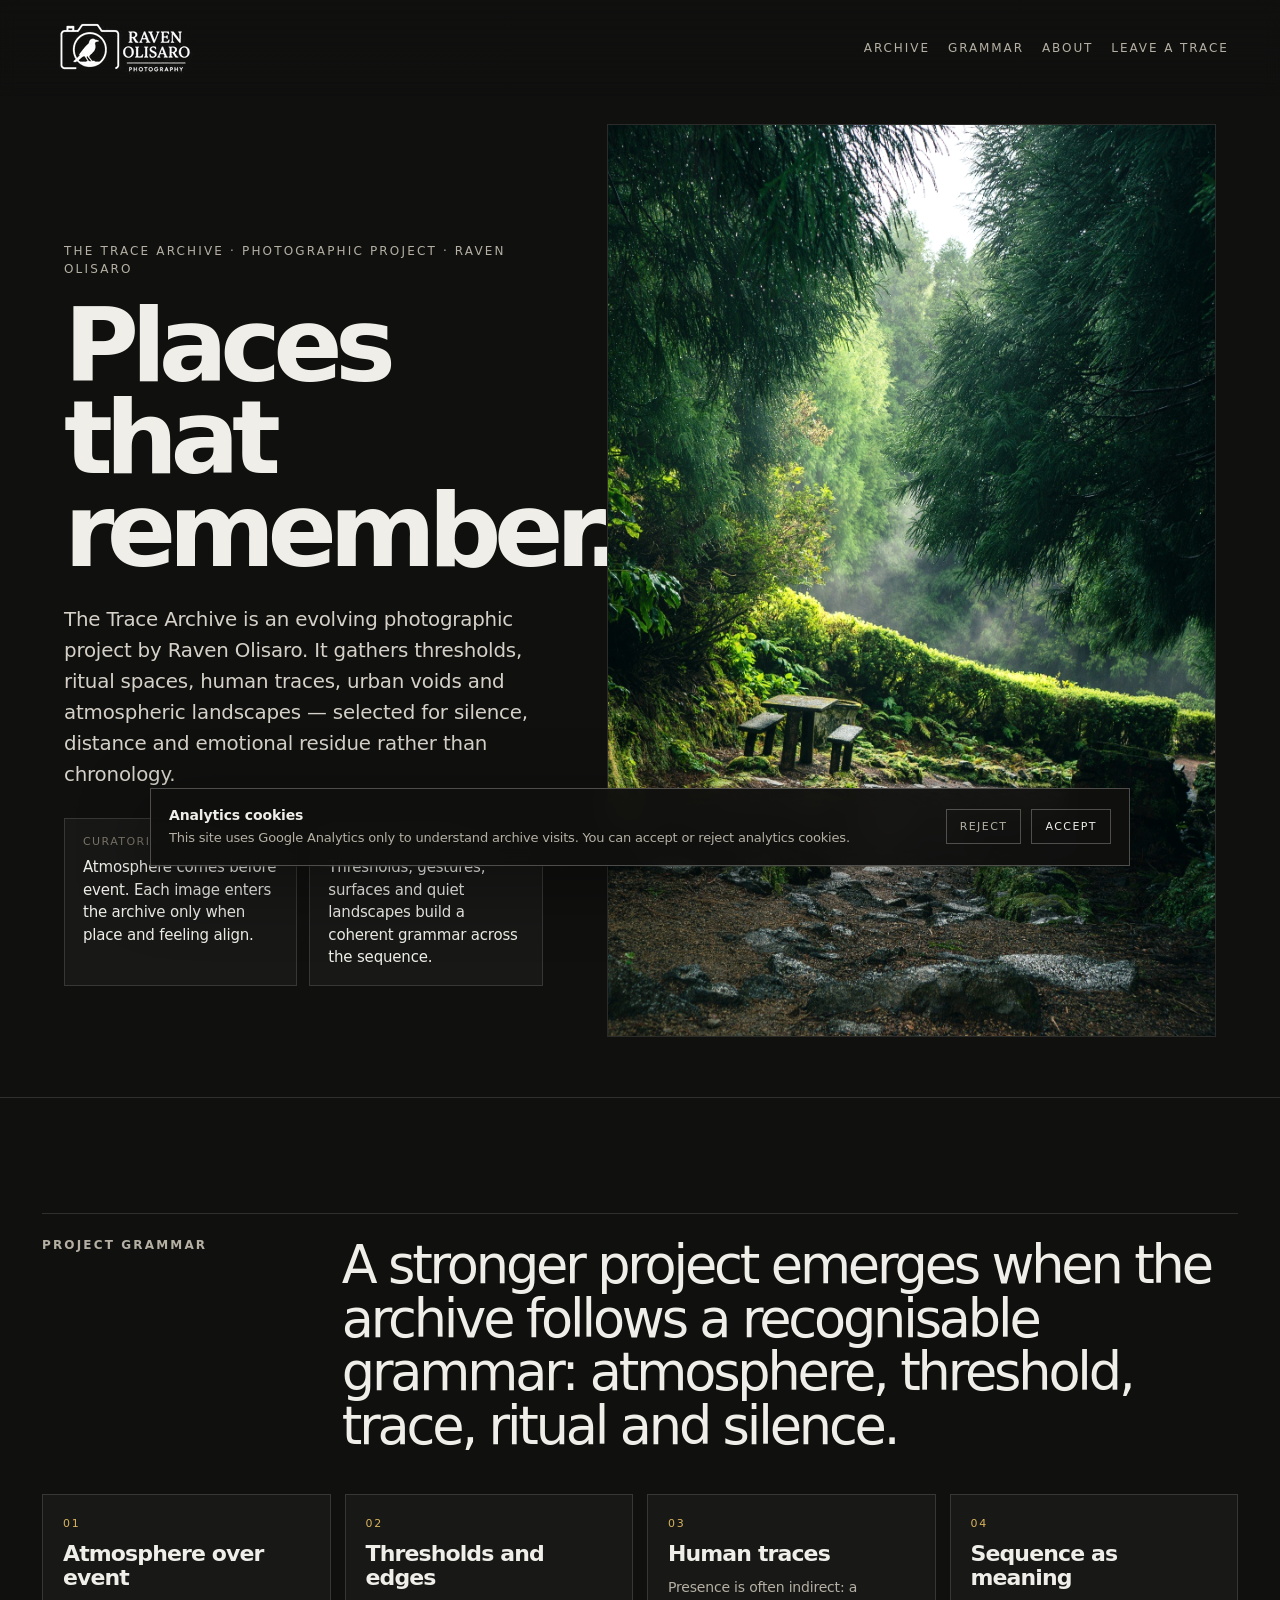
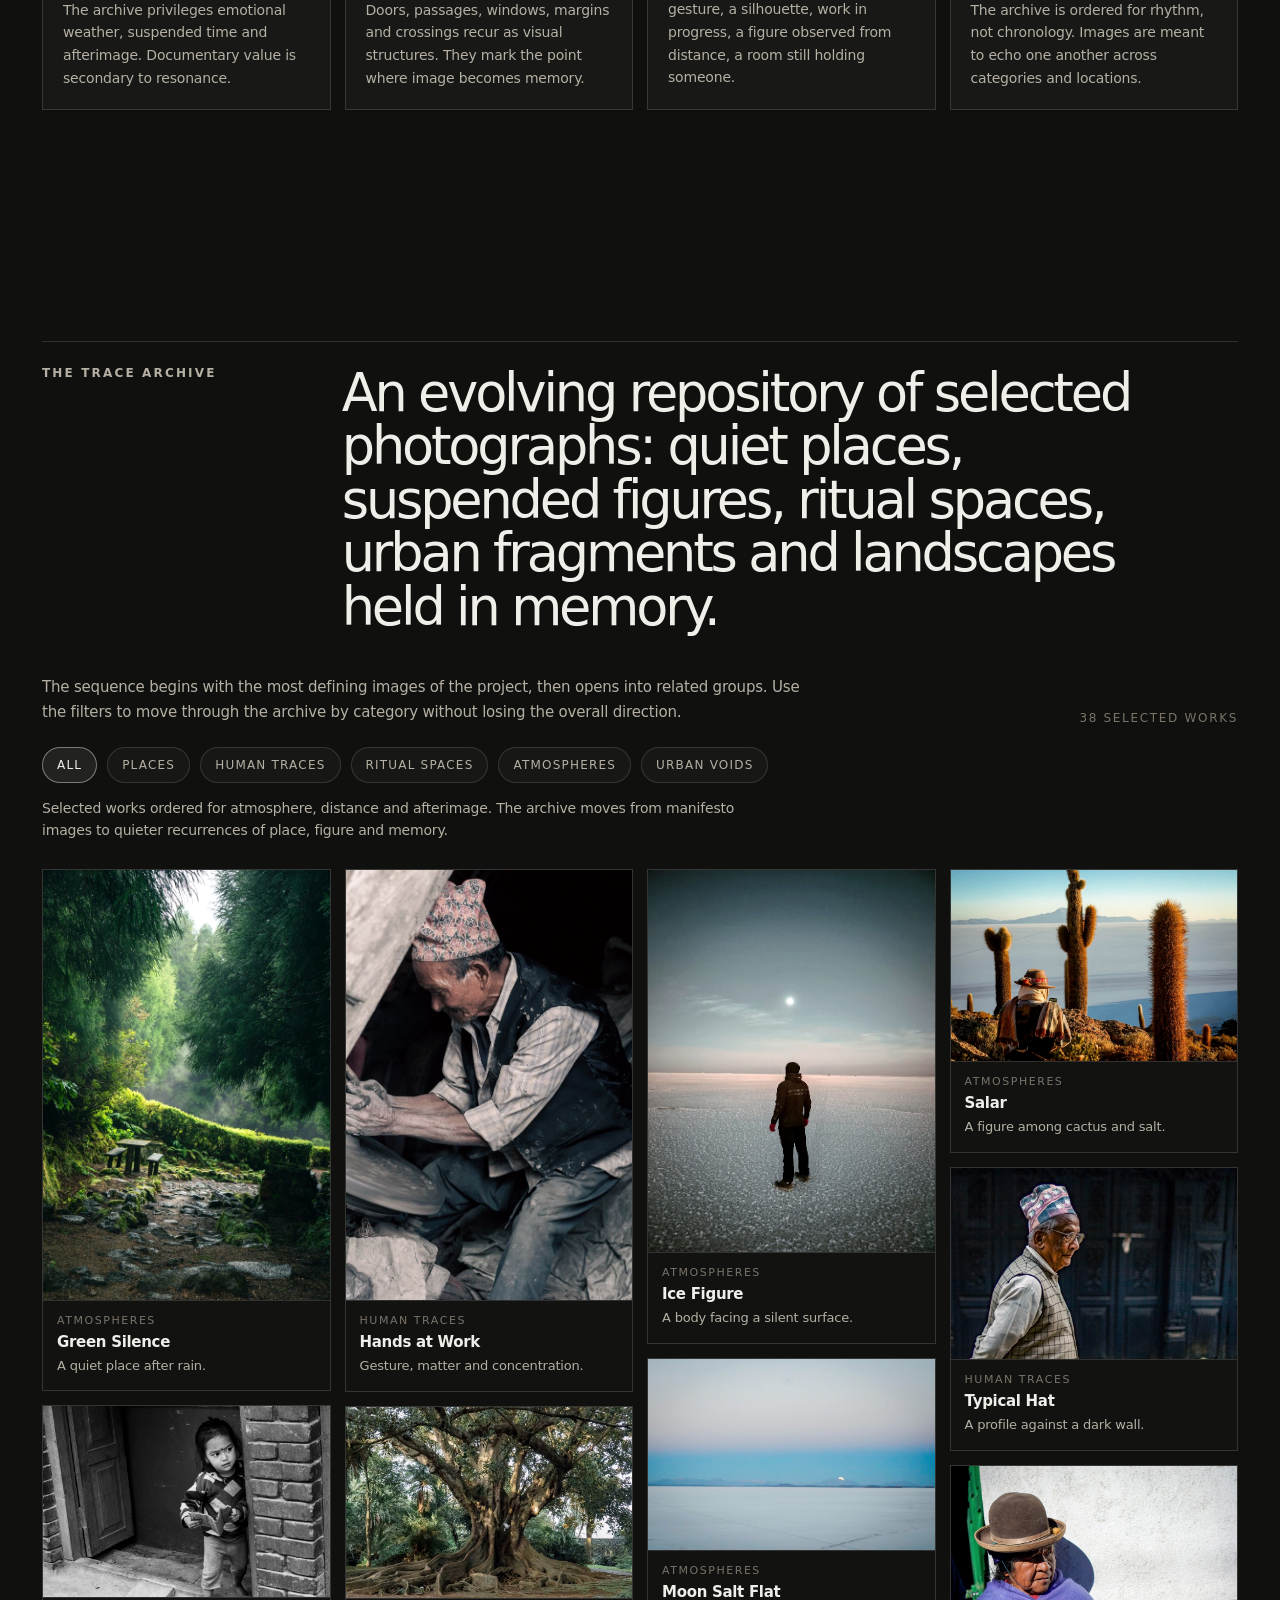
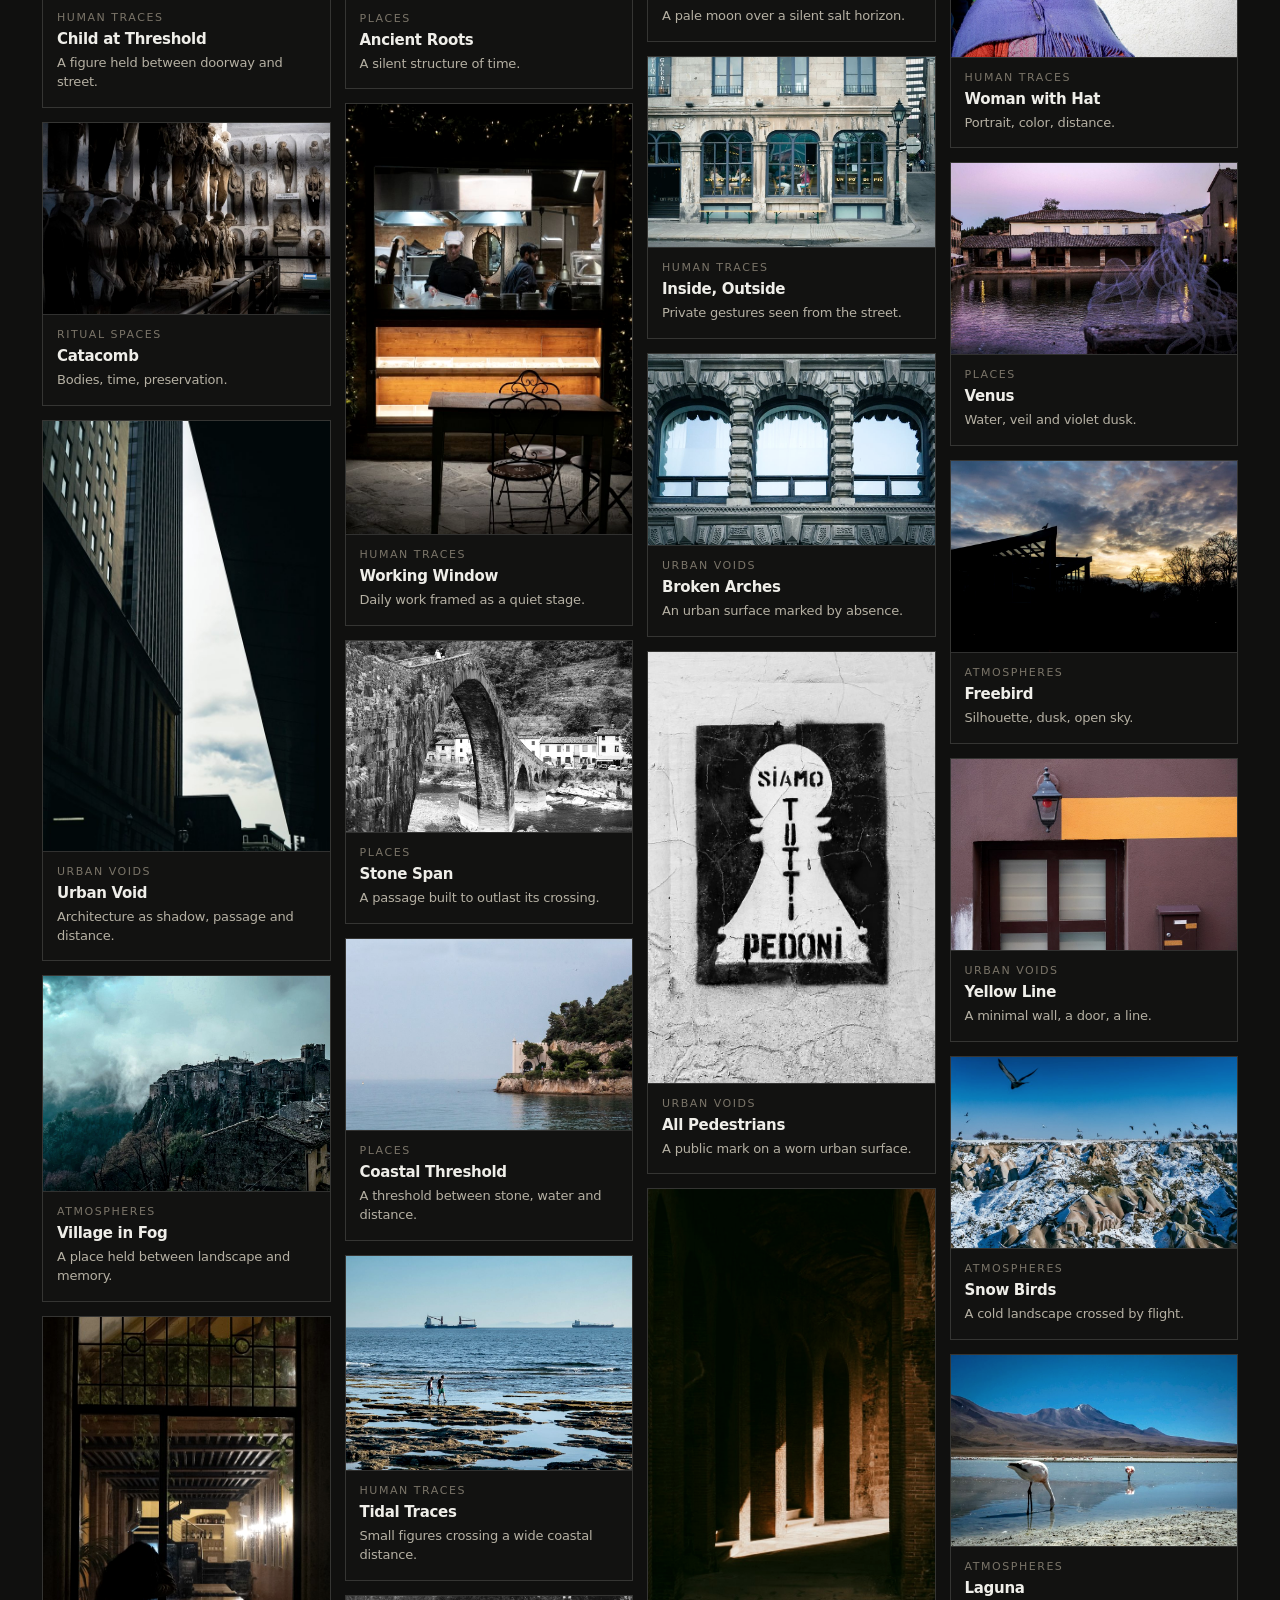
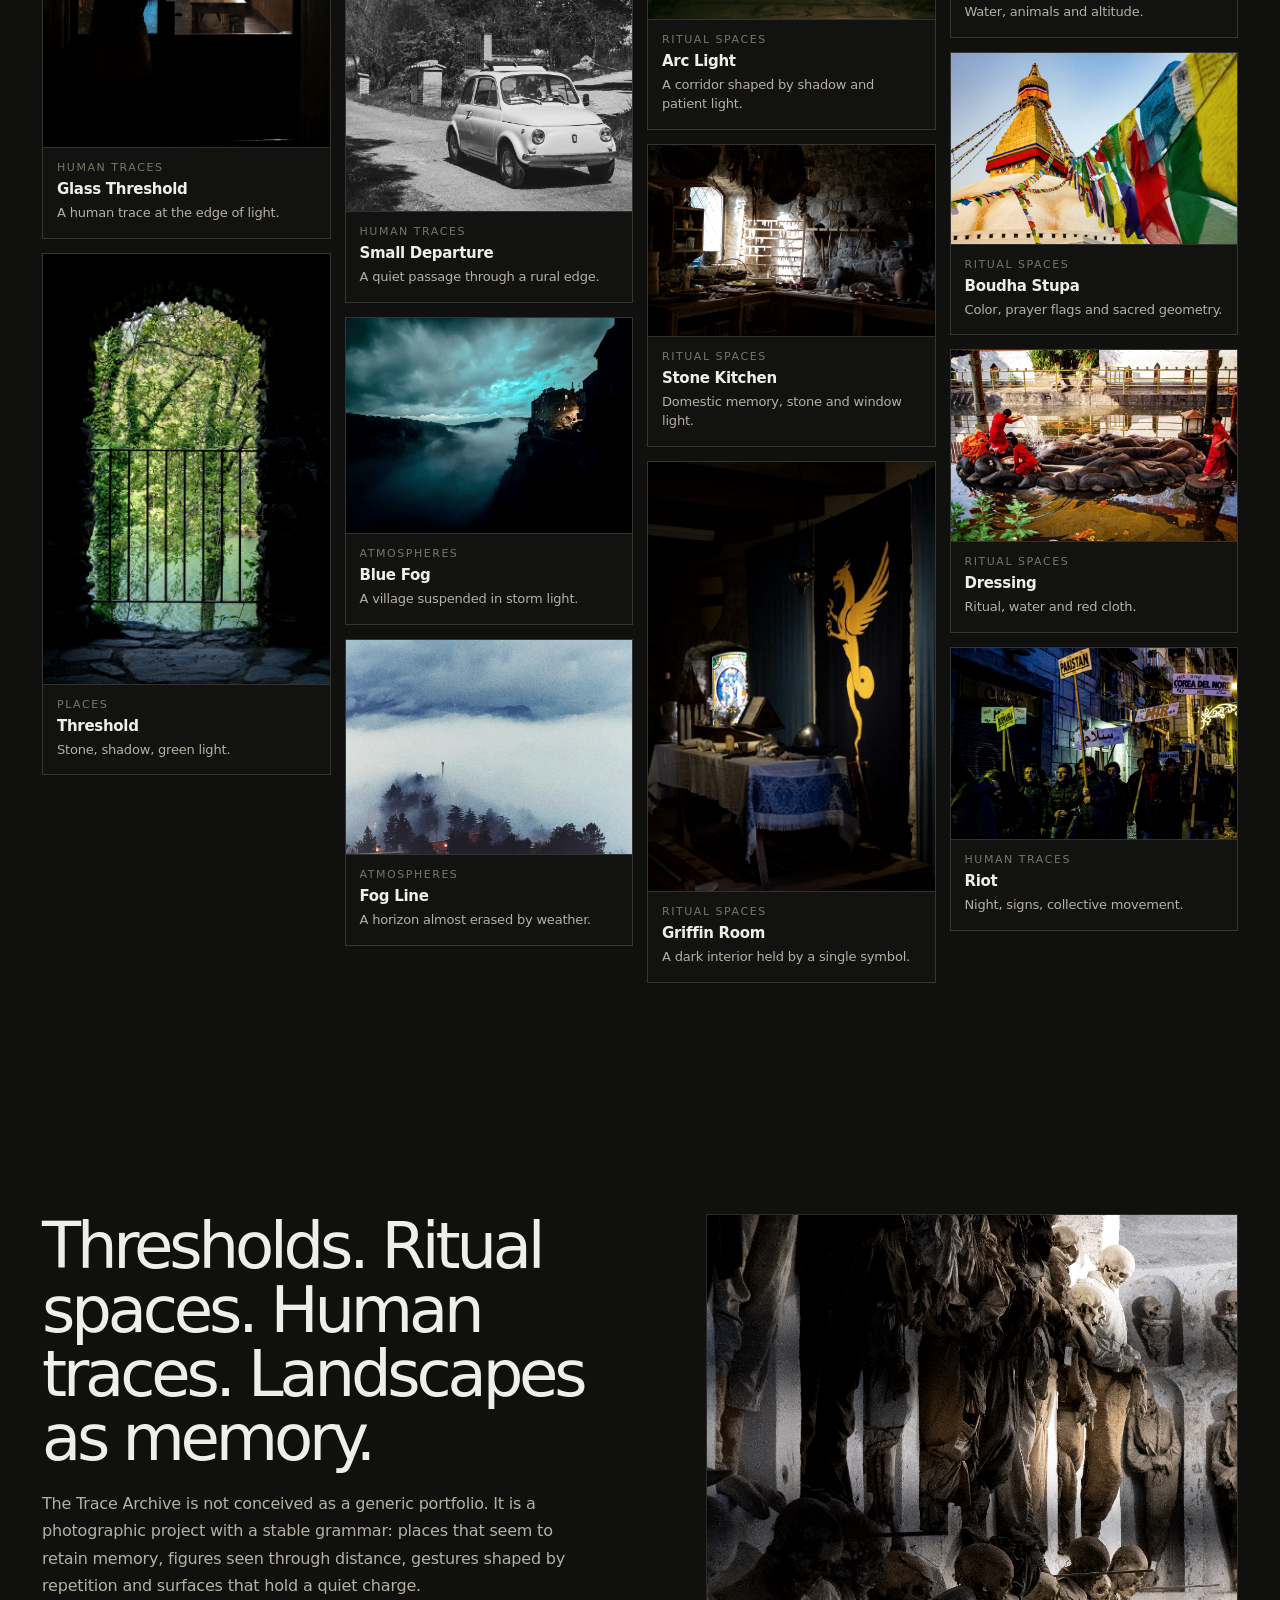
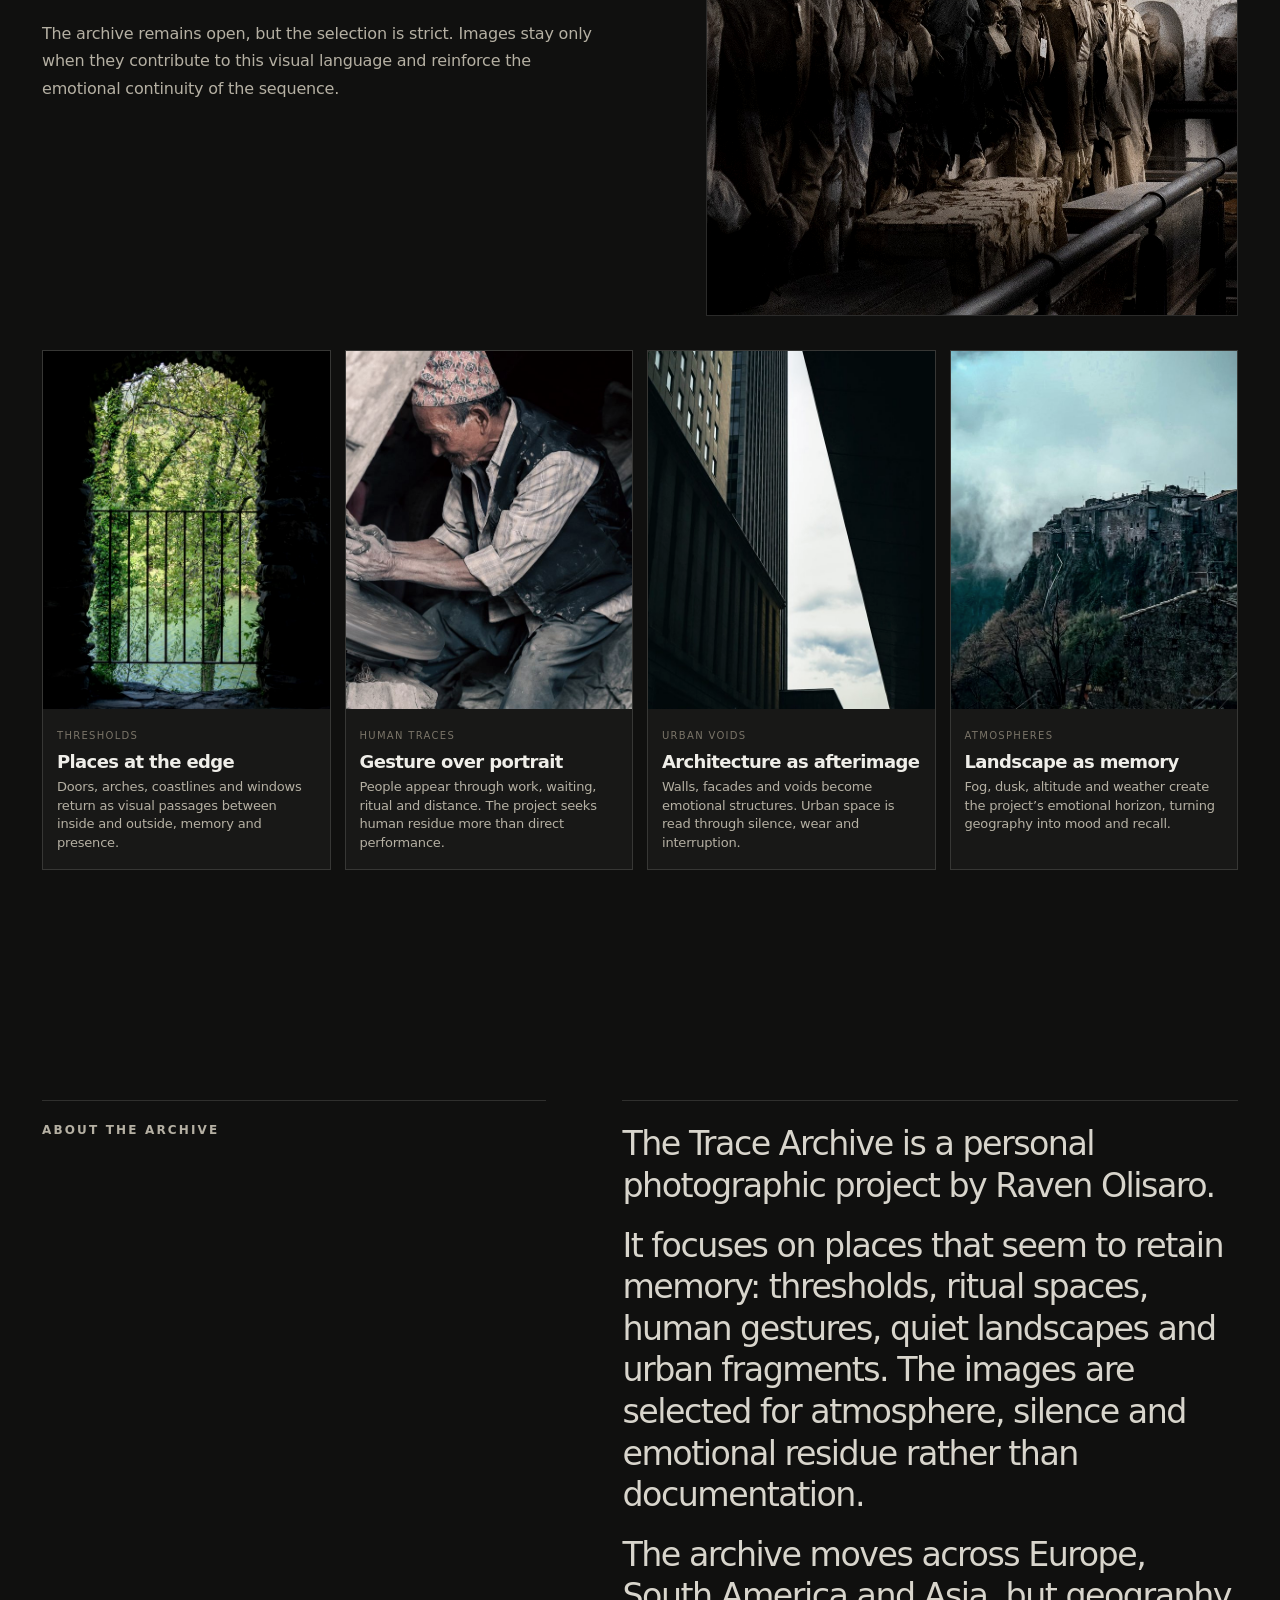
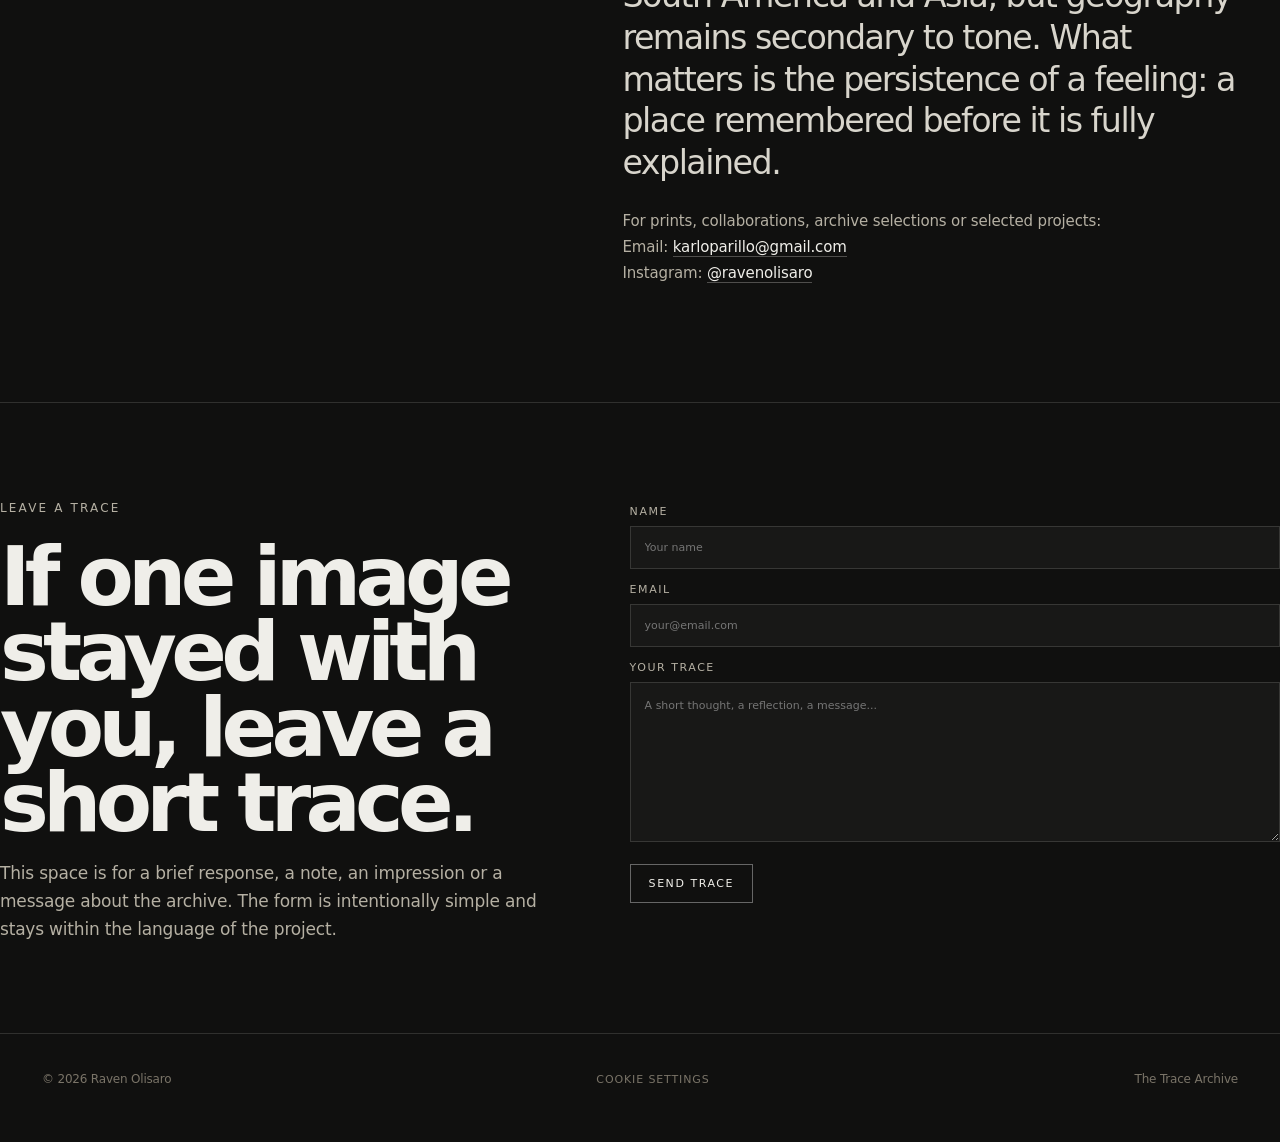
==== commit b42e682d: "Mitreo pic addition" ====
--- a/index.html
+++ b/index.html
@@ -73,7 +73,8 @@
           "https://carloparillo.github.io/raven-olisaro-portfolio/assets/images/34-tidal-traces.jpg",
           "https://carloparillo.github.io/raven-olisaro-portfolio/assets/images/35-all-pedestrians.jpg",
           "https://carloparillo.github.io/raven-olisaro-portfolio/assets/images/36-fog-line.jpg",
-          "https://carloparillo.github.io/raven-olisaro-portfolio/assets/images/37-small-departure.jpg"
+          "https://carloparillo.github.io/raven-olisaro-portfolio/assets/images/37-small-departure.jpg",
+          "https://carloparillo.github.io/raven-olisaro-portfolio/assets/images/38-arc-light.jpg"
         ]
       }
     ]
@@ -991,7 +992,7 @@
 
       <div class="archive-meta">
         <div class="archive-note">The sequence begins with the most defining images of the project, then opens into related groups. Use the filters to move through the archive by category without losing the overall direction.</div>
-        <div class="archive-count">37 selected works</div>
+        <div class="archive-count">38 selected works</div>
       </div>
 
       <div class="filters" aria-label="Archive filters">
@@ -1156,6 +1157,13 @@
           <figcaption><span>Urban Voids</span><strong>All Pedestrians</strong><em>A public mark on a worn urban surface.</em></figcaption>
         </figure>
 
+
+        <figure class="work" data-category="Ritual Spaces">
+          <button class="image-button" type="button" aria-label="Open Arc Light" data-full="assets/images/38-arc-light.jpg" data-title="Arc Light" data-category-label="Ritual Spaces" data-note="A corridor shaped by shadow and patient light.">
+            <img src="assets/images/38-arc-light-thumb.jpg" alt="Dim brick arcade with repeating arches and warm light falling across the floor" loading="lazy" width="1365" height="2048">
+          </button>
+          <figcaption><span>Ritual Spaces</span><strong>Arc Light</strong><em>A corridor shaped by shadow and patient light.</em></figcaption>
+        </figure>
 
         <figure class="work" data-category="Ritual Spaces">
           <button class="image-button" type="button" aria-label="Open Stone Kitchen" data-full="assets/images/04-stone-kitchen.jpg" data-title="Stone Kitchen" data-category-label="Ritual Spaces" data-note="Domestic memory, stone and window light.">
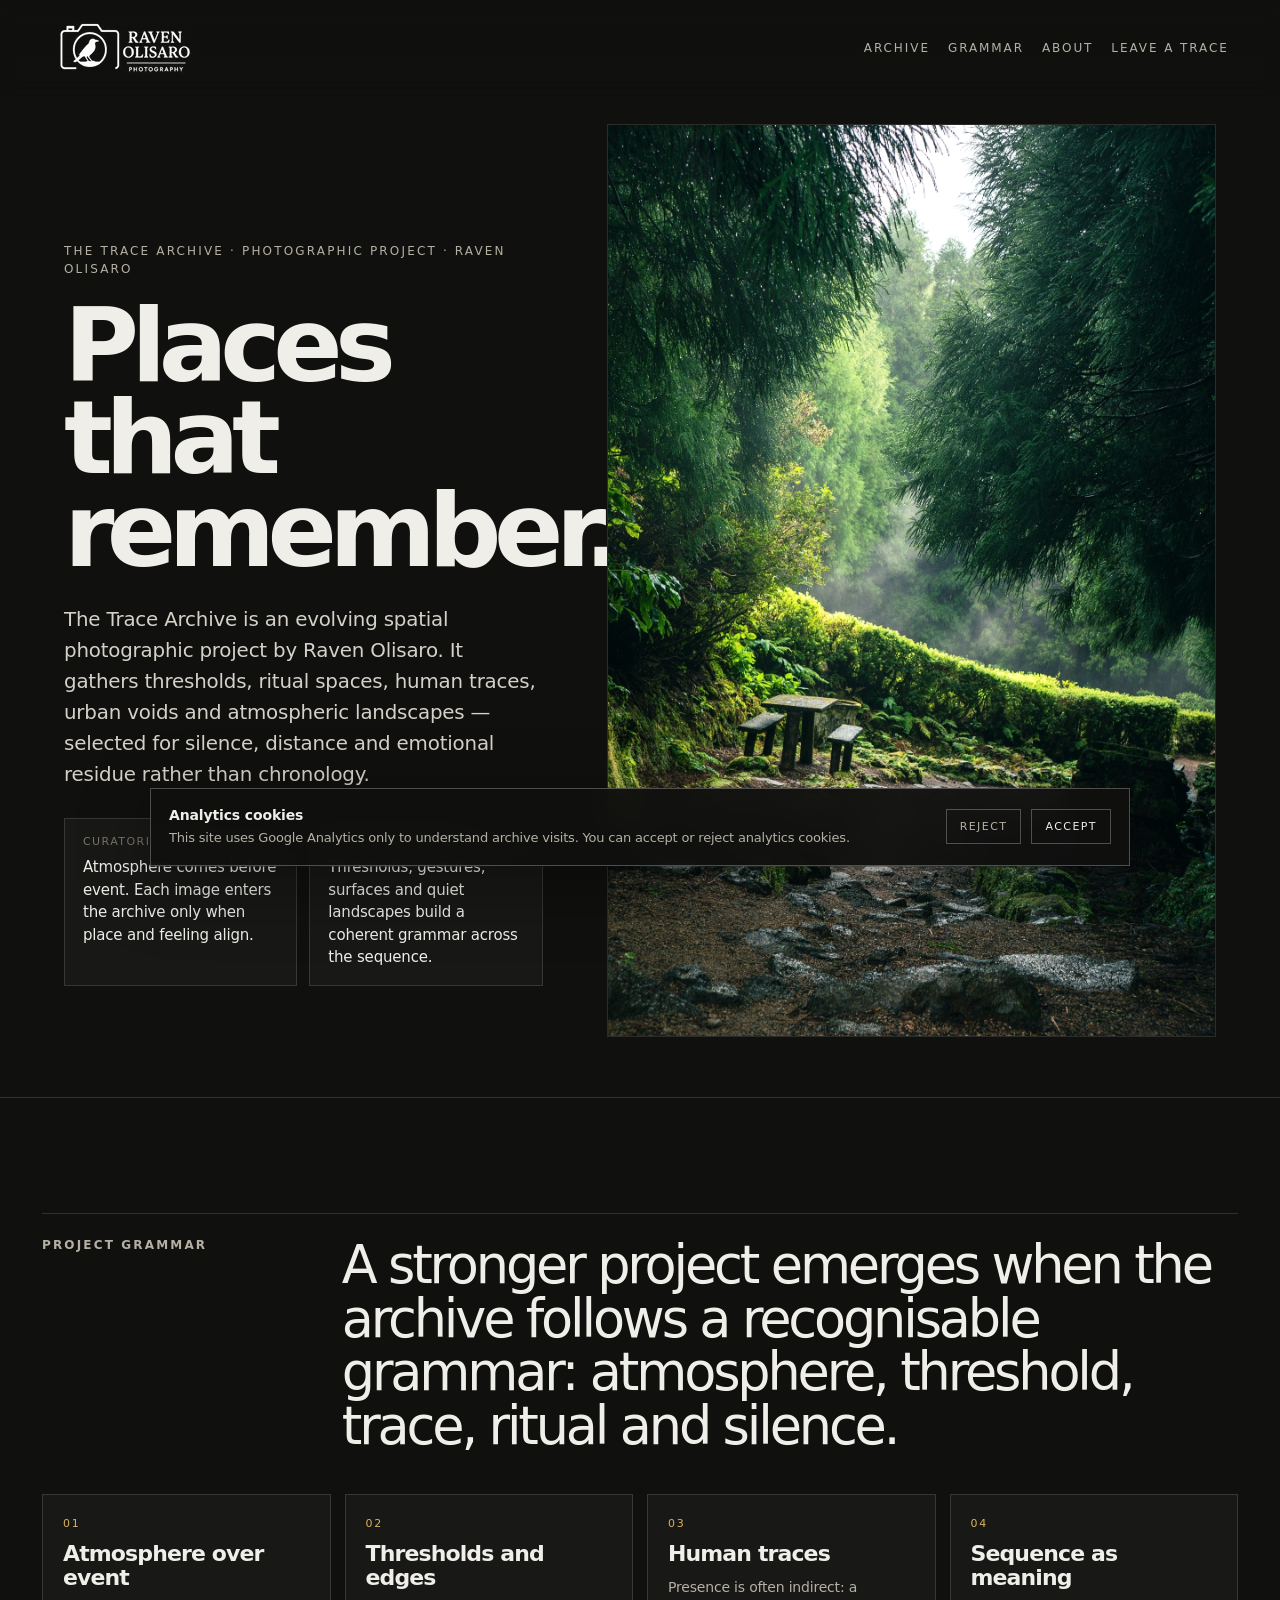
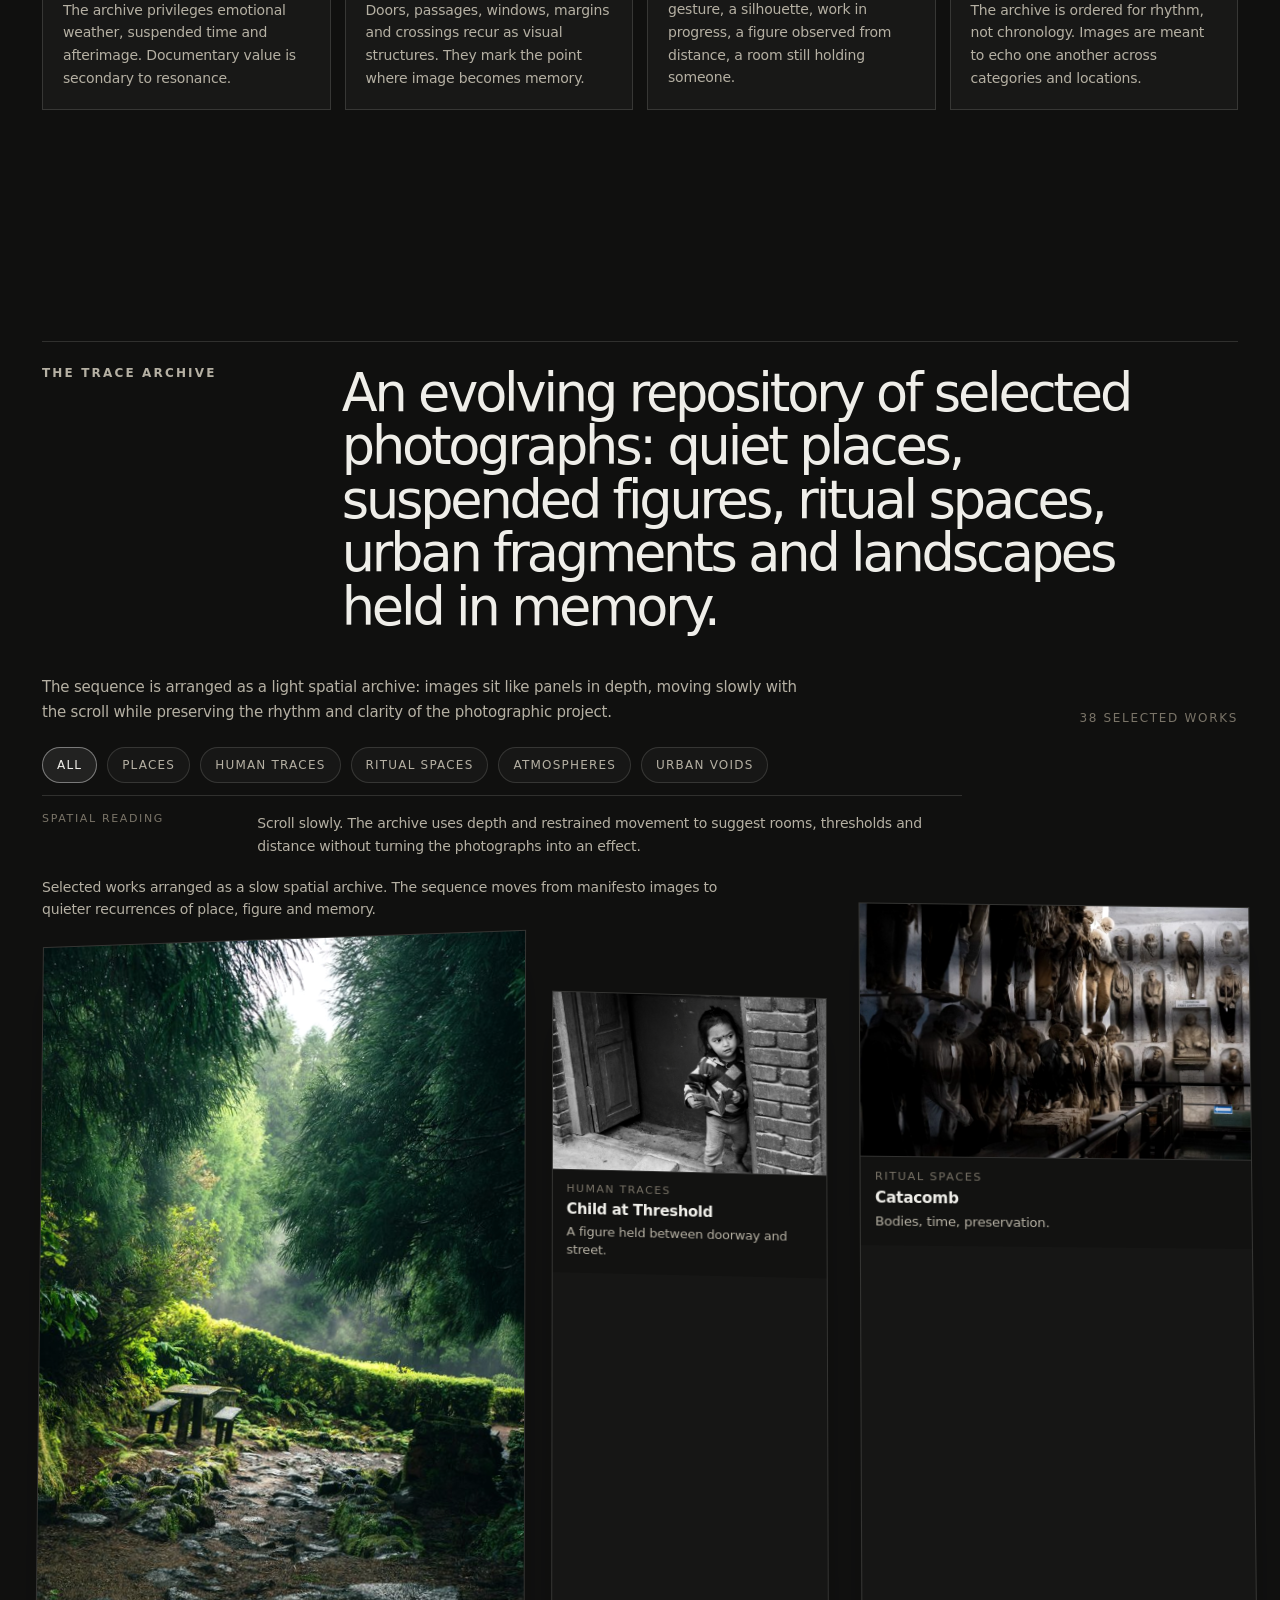
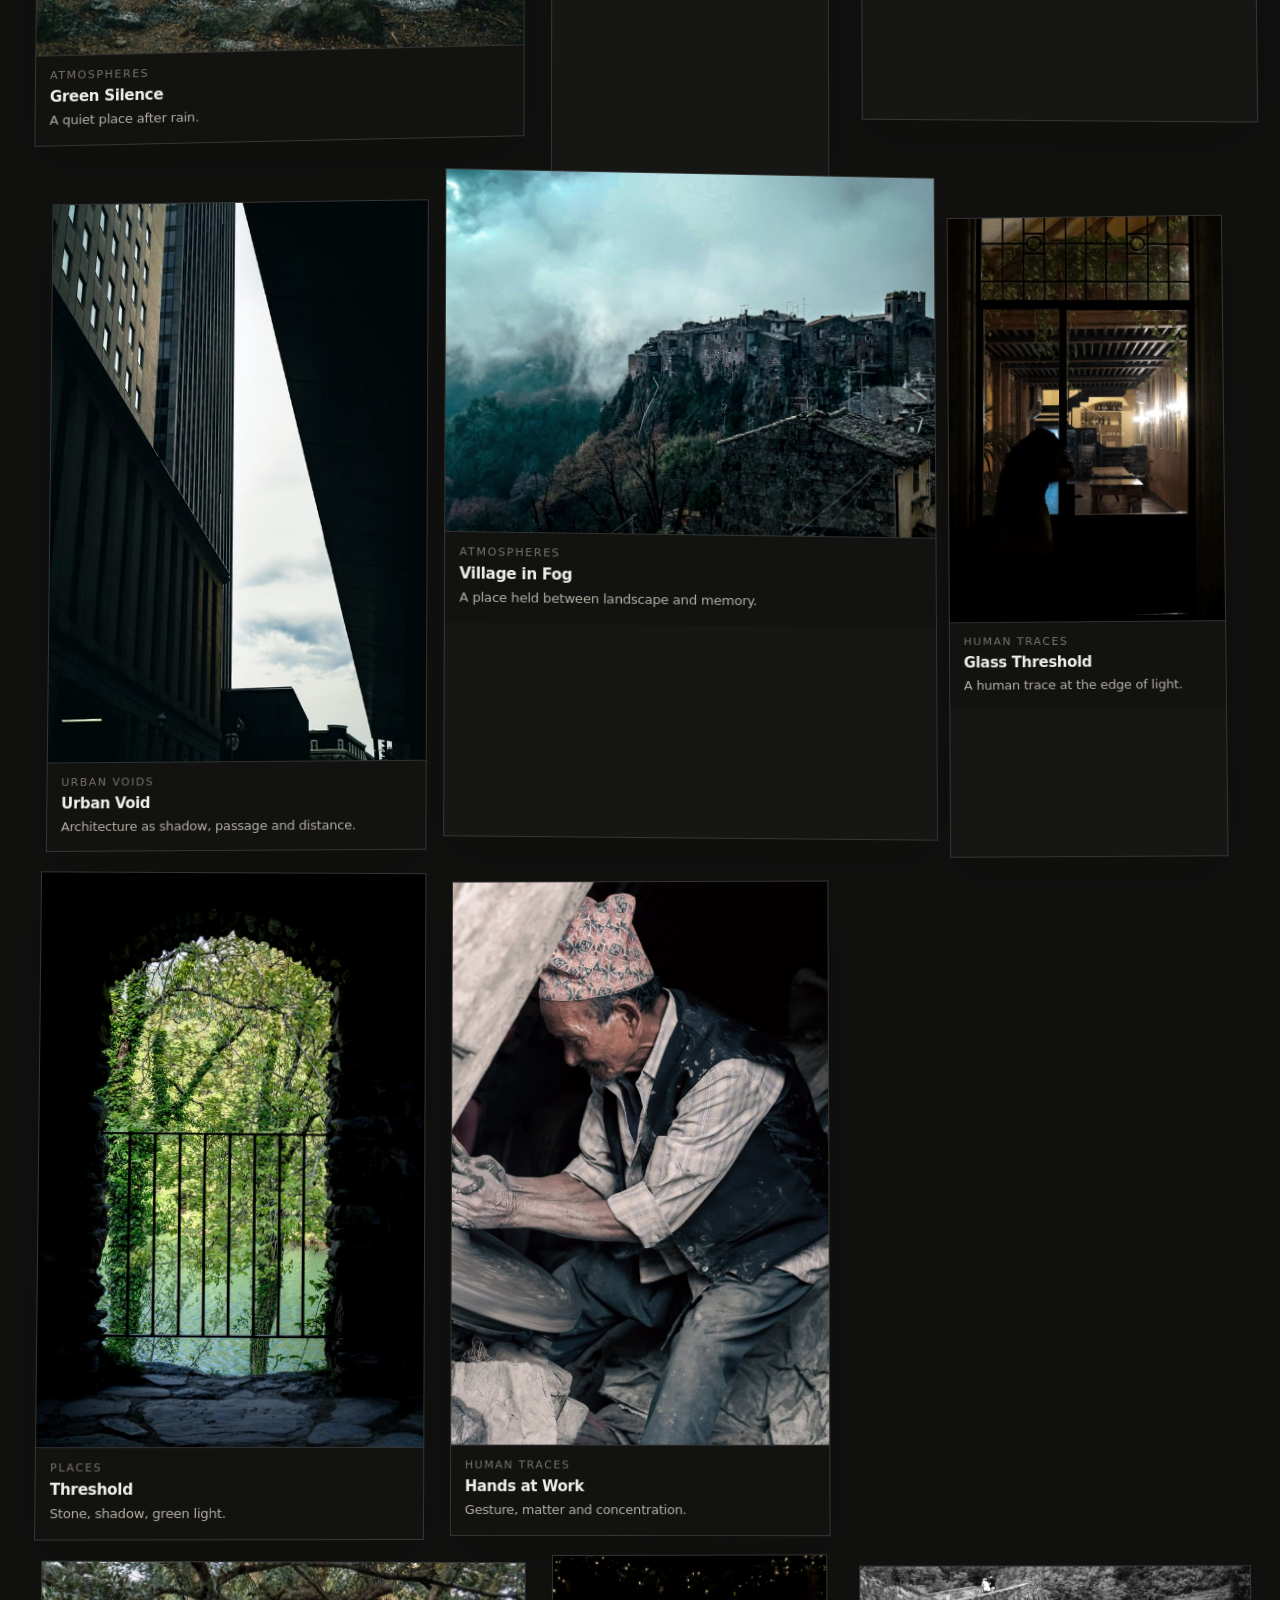
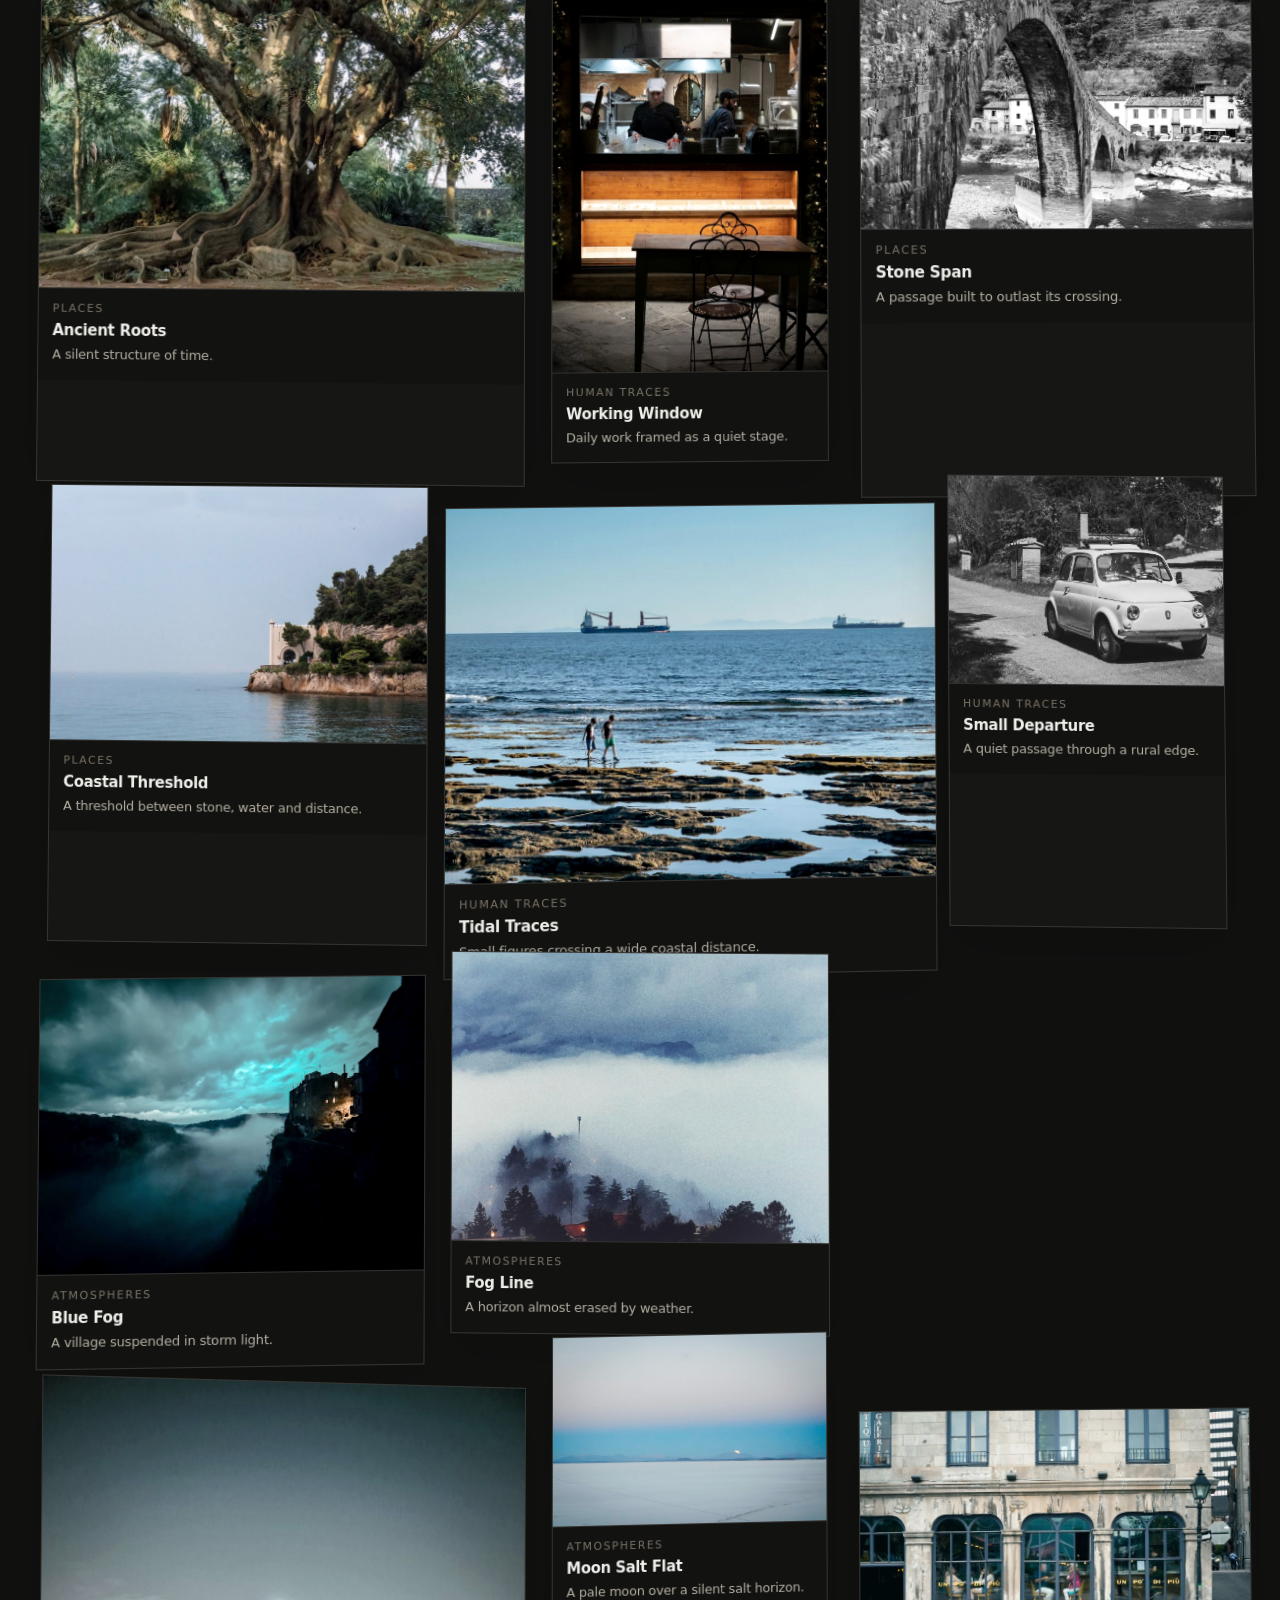
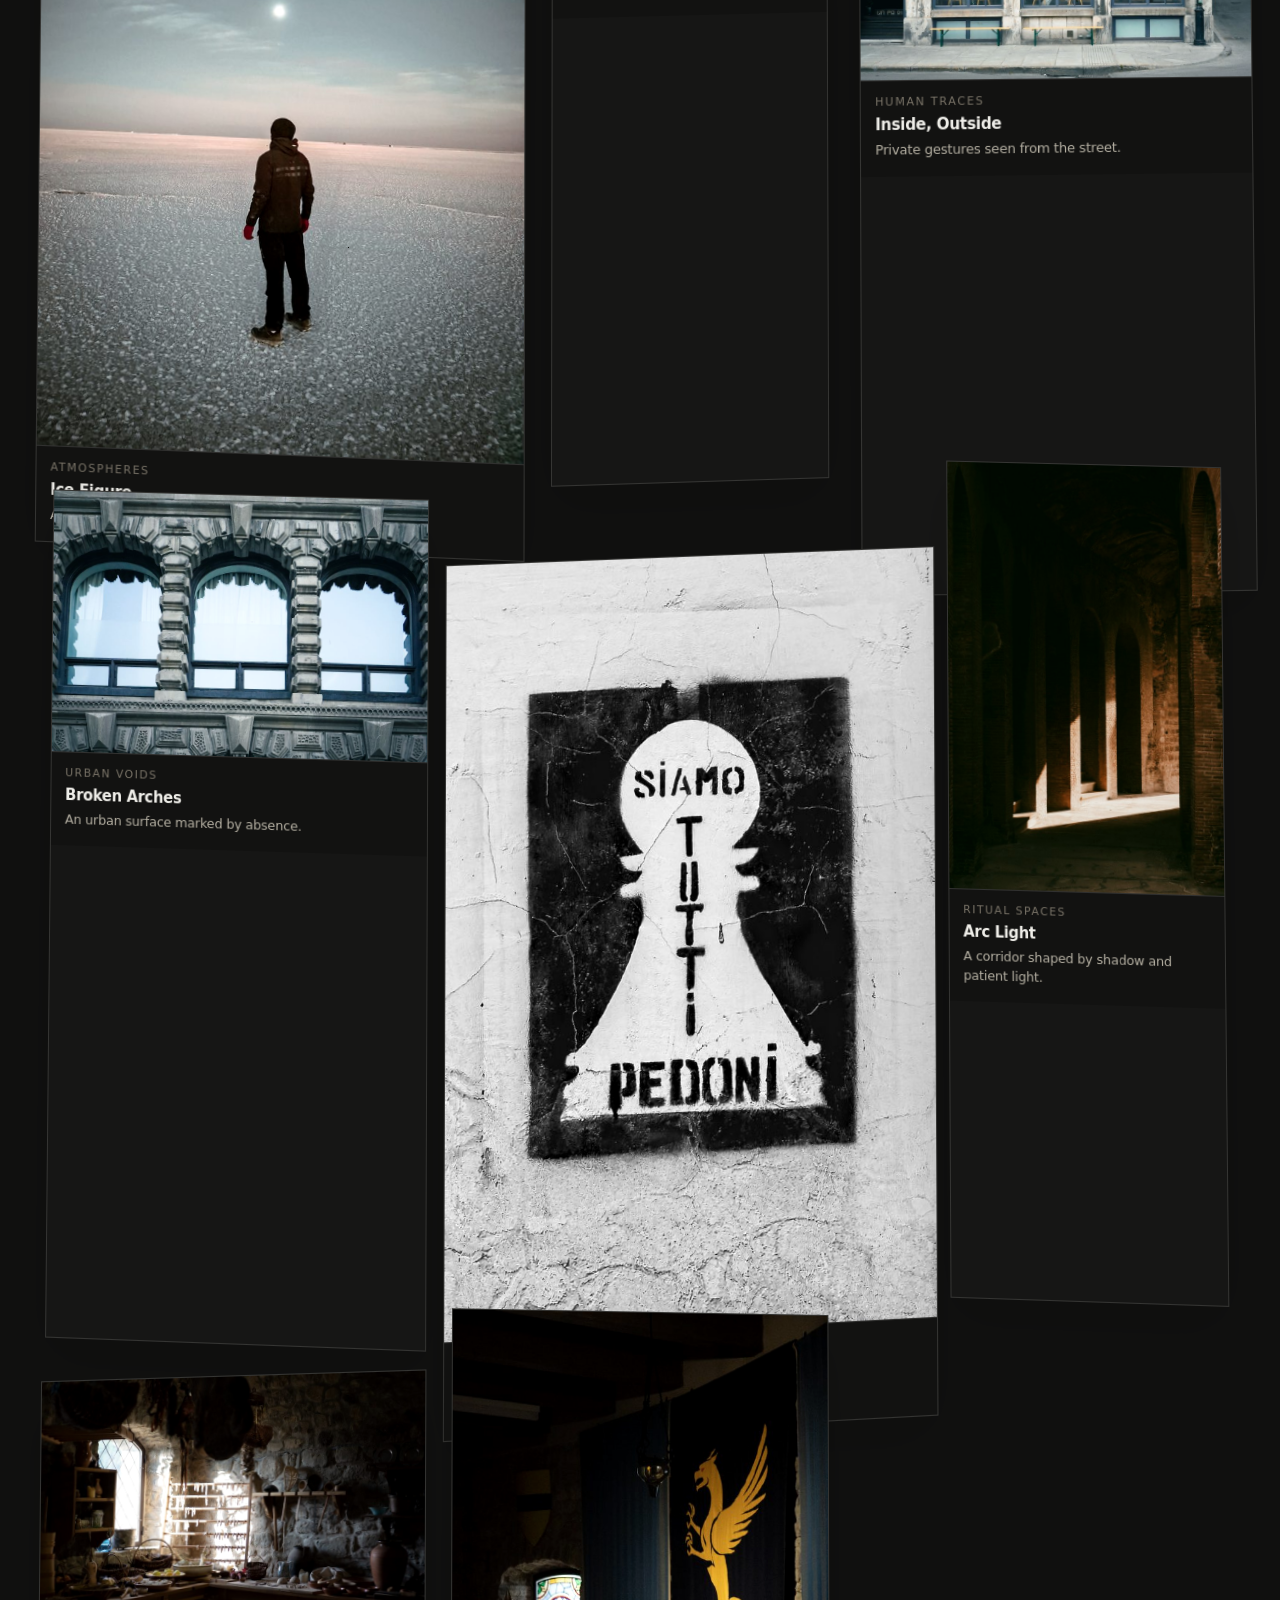
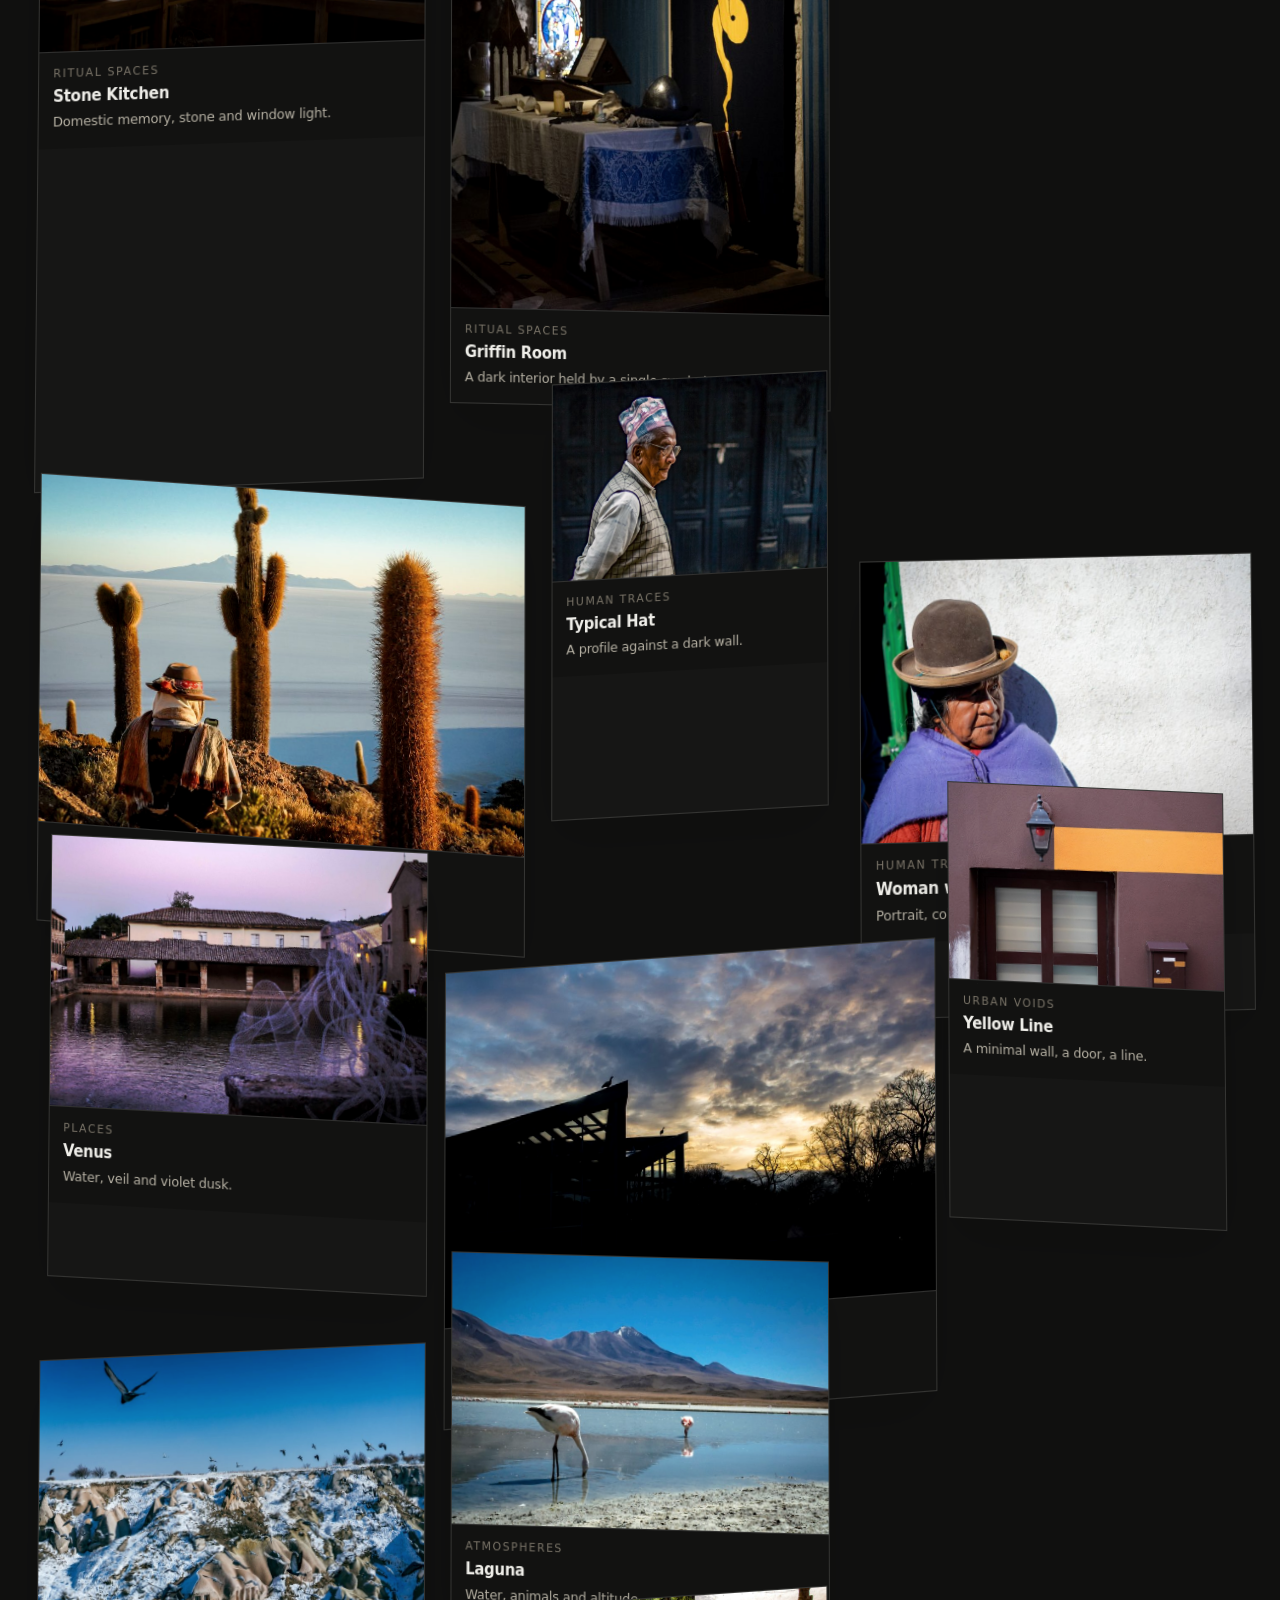
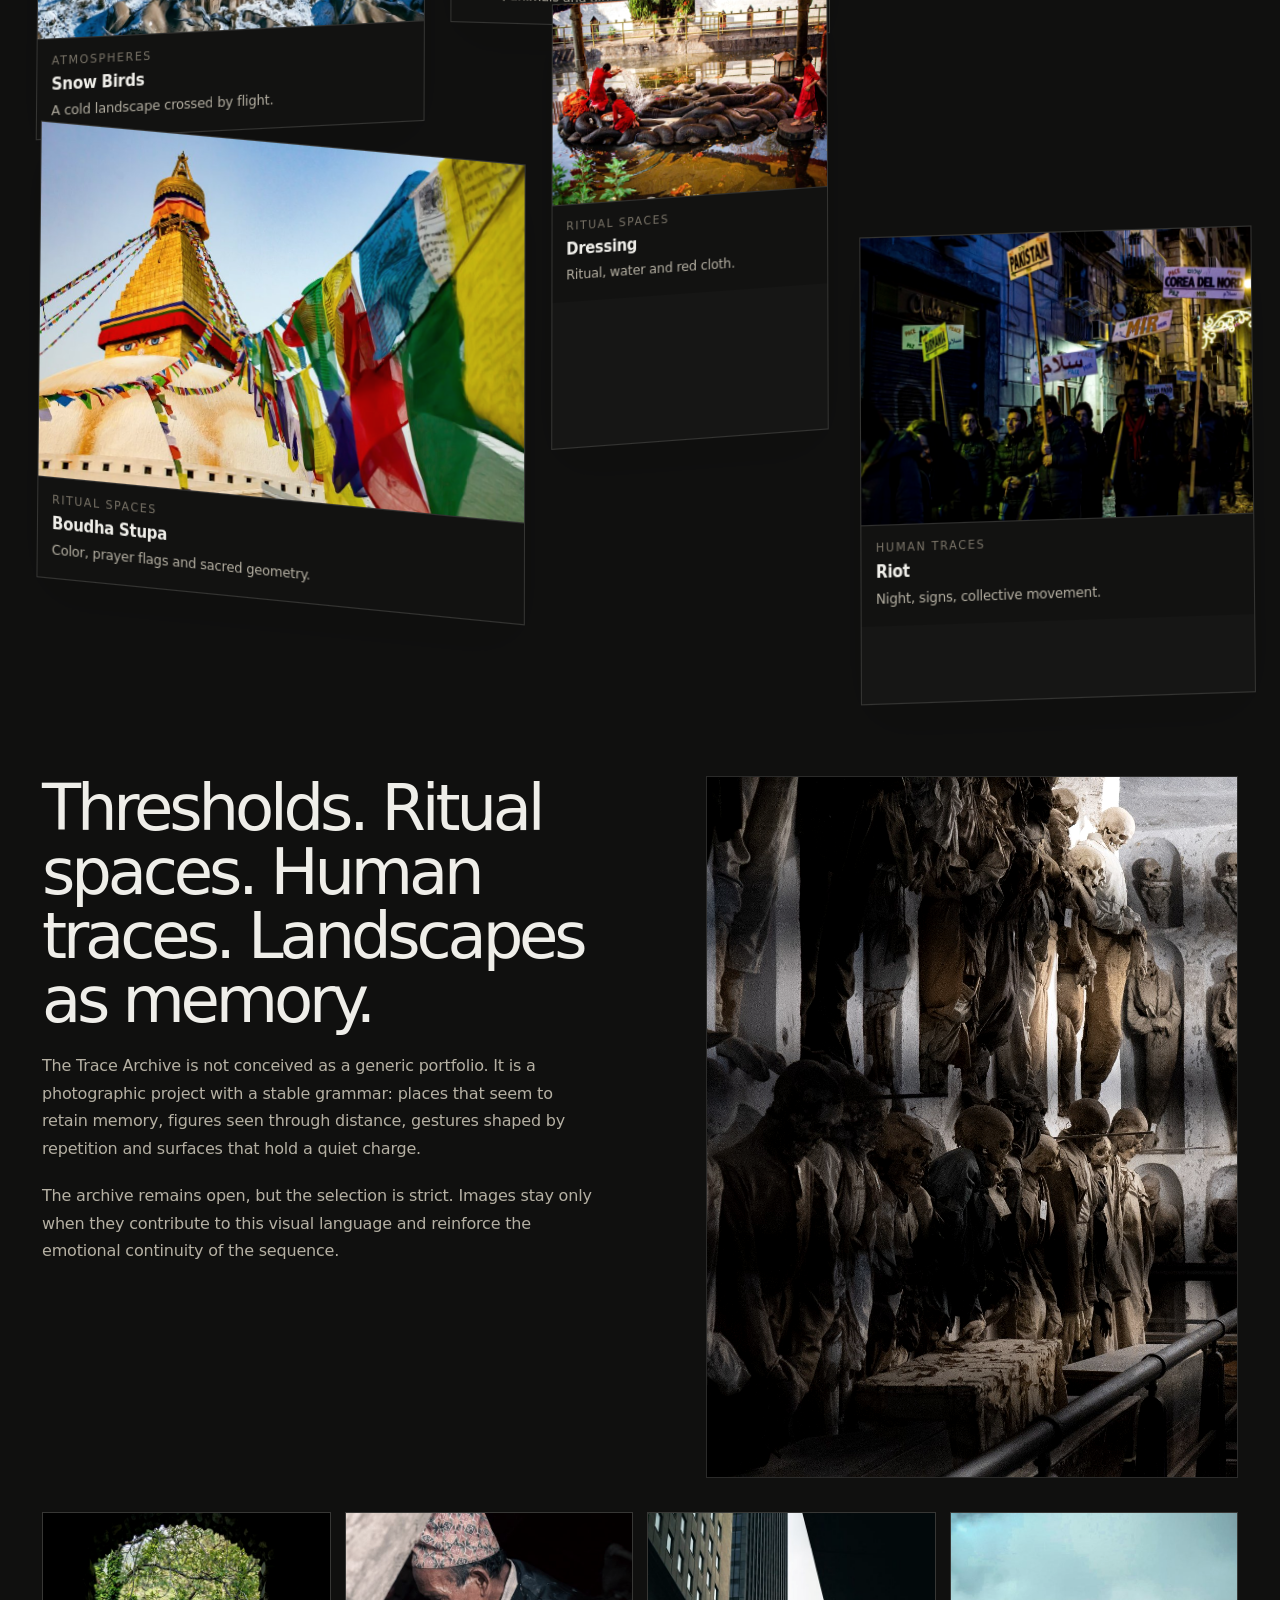
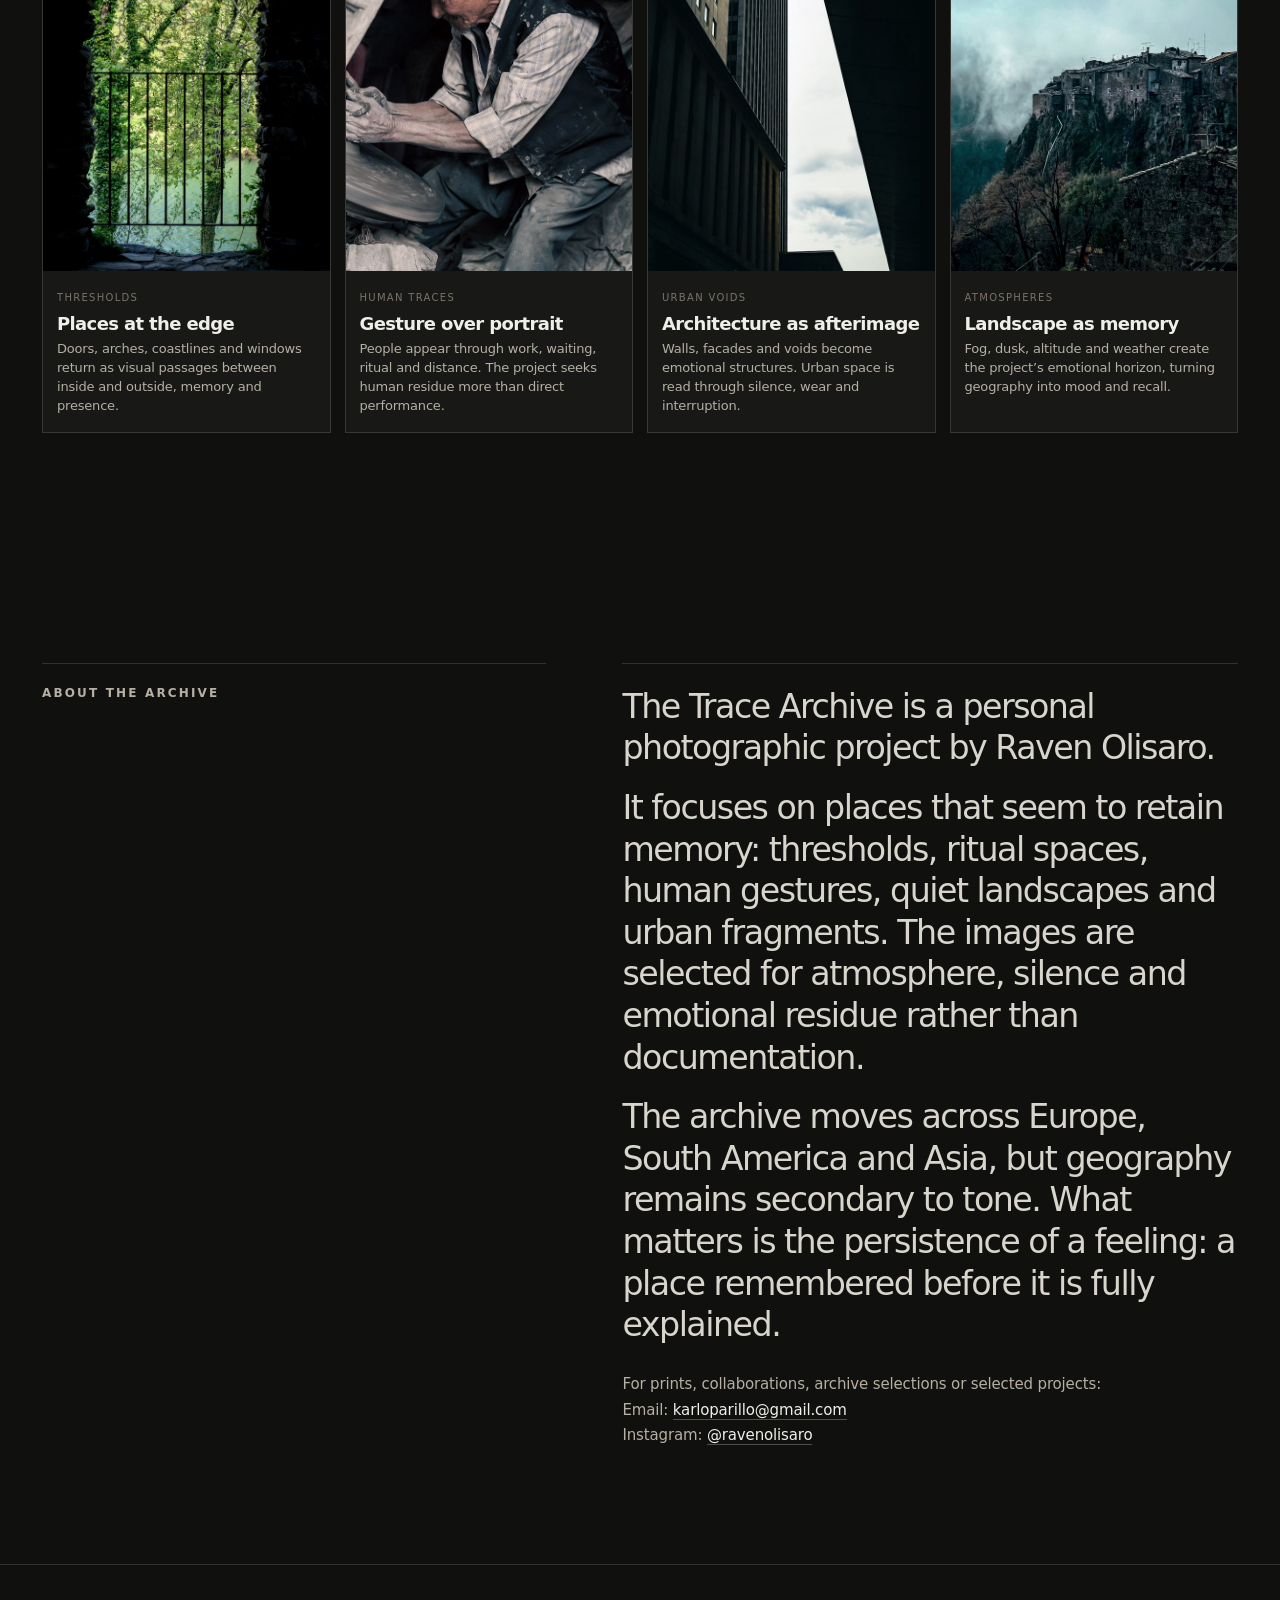
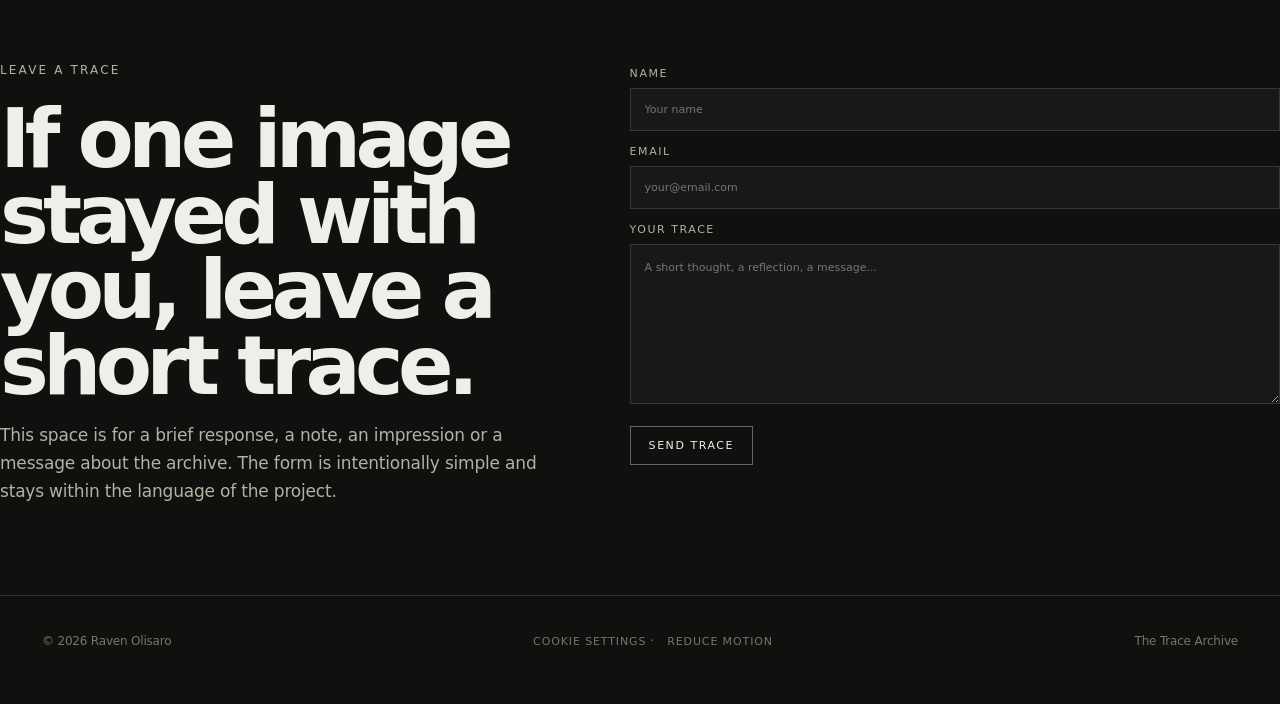
==== commit 00497c0a: "Add spatial 3D archive experience" ====
--- a/index.html
+++ b/index.html
@@ -918,6 +918,173 @@
         padding: 72px 0 70px;
       }
     }
+  
+    /* Spatial Archive layer: restrained 2.5D treatment. */
+    .spatial-note {
+      display: grid;
+      grid-template-columns: minmax(130px, .28fr) minmax(0, 1fr);
+      gap: 18px;
+      align-items: start;
+      max-width: 920px;
+      margin: 0 0 18px;
+      padding: 16px 0 0;
+      border-top: 1px solid var(--line);
+    }
+
+    .spatial-note span {
+      color: var(--dim);
+      font-size: 11px;
+      letter-spacing: .15em;
+      text-transform: uppercase;
+    }
+
+    .spatial-note p {
+      margin: 0;
+      color: var(--muted);
+      font-size: 14px;
+      line-height: 1.65;
+      max-width: 720px;
+    }
+
+    .gallery {
+      columns: initial;
+      column-gap: 0;
+      display: grid;
+      grid-template-columns: repeat(12, minmax(0, 1fr));
+      gap: clamp(14px, 1.75vw, 28px);
+      perspective: 1800px;
+      perspective-origin: 50% 26%;
+      transform-style: preserve-3d;
+      padding-top: 18px;
+      isolation: isolate;
+    }
+
+    .work {
+      grid-column: span 4;
+      margin: 0;
+      transform-style: preserve-3d;
+      transform:
+        translate3d(0, var(--spatial-y, 0px), var(--spatial-z, 0px))
+        rotateX(var(--spatial-rx, 0deg))
+        rotateY(var(--spatial-ry, 0deg));
+      transition:
+        transform .45s cubic-bezier(.2,.65,.2,1),
+        opacity .22s ease,
+        border-color .25s ease,
+        filter .25s ease;
+      will-change: transform;
+      backface-visibility: hidden;
+      box-shadow: 0 18px 54px rgba(0,0,0,.16);
+    }
+
+    .work:hover {
+      transform:
+        translate3d(0, calc(var(--spatial-y, 0px) - 4px), calc(var(--spatial-z, 0px) + 34px))
+        rotateX(var(--spatial-rx, 0deg))
+        rotateY(var(--spatial-ry, 0deg));
+      z-index: 5;
+    }
+
+    .work.is-hidden {
+      display: none;
+    }
+
+    .work:nth-child(8n+1) { grid-column: span 5; --spatial-z: 18px; --spatial-ry: -1.8deg; }
+    .work:nth-child(8n+2) { grid-column: span 3; --spatial-z: -34px; --spatial-ry: 1.4deg; }
+    .work:nth-child(8n+3) { grid-column: span 4; --spatial-z: 48px; --spatial-ry: .6deg; }
+    .work:nth-child(8n+4) { grid-column: span 4; --spatial-z: -18px; --spatial-ry: -1.2deg; }
+    .work:nth-child(8n+5) { grid-column: span 5; --spatial-z: 28px; --spatial-ry: 1.7deg; }
+    .work:nth-child(8n+6) { grid-column: span 3; --spatial-z: -42px; --spatial-ry: -1.1deg; }
+    .work:nth-child(8n+7) { grid-column: span 4; --spatial-z: 10px; --spatial-ry: 1deg; }
+    .work:nth-child(8n+8) { grid-column: span 4; --spatial-z: -26px; --spatial-ry: -.6deg; }
+
+    .image-button:focus-visible {
+      outline: 1px solid rgba(255,255,255,.5);
+      outline-offset: 4px;
+    }
+
+    .spatial-toggle {
+      display: inline-flex;
+      align-items: center;
+      gap: 8px;
+      margin-left: 10px;
+      border: 0;
+      background: transparent;
+      color: var(--dim);
+      cursor: pointer;
+      font-size: 11px;
+      letter-spacing: .08em;
+      text-transform: uppercase;
+      padding: 0;
+    }
+
+    .spatial-toggle:hover,
+    .spatial-toggle:focus-visible {
+      color: var(--text);
+      outline: none;
+    }
+
+    body.spatial-reduced .work {
+      transform: none !important;
+    }
+
+    body.spatial-reduced .work:hover {
+      transform: translateY(-2px) !important;
+    }
+
+    @media (max-width: 1180px) {
+      .gallery {
+        grid-template-columns: repeat(8, minmax(0, 1fr));
+      }
+
+      .work,
+      .work:nth-child(n) {
+        grid-column: span 4;
+      }
+    }
+
+    @media (max-width: 760px) {
+      .spatial-note {
+        grid-template-columns: 1fr;
+        gap: 7px;
+      }
+
+      .gallery {
+        display: grid;
+        grid-template-columns: 1fr;
+        perspective: none;
+      }
+
+      .work,
+      .work:nth-child(n) {
+        grid-column: span 1;
+        transform: none !important;
+        box-shadow: none;
+      }
+
+      .work:hover {
+        transform: translateY(-2px) !important;
+      }
+    }
+
+    @media (prefers-reduced-motion: reduce) {
+      .gallery {
+        perspective: none;
+      }
+
+      .work,
+      .work:hover,
+      .work:nth-child(n) {
+        transform: none !important;
+        transition: opacity .2s ease, border-color .2s ease;
+      }
+
+      .image-button img,
+      .work:hover .image-button img {
+        transform: none !important;
+      }
+    }
+
   </style>
 </head>
 <body>
@@ -937,7 +1104,7 @@
     <div class="hero-copy">
       <div class="eyebrow">The Trace Archive · Photographic project · Raven Olisaro</div>
       <h1>Places that remember.</h1>
-      <p class="hero-intro">The Trace Archive is an evolving photographic project by Raven Olisaro. It gathers thresholds, ritual spaces, human traces, urban voids and atmospheric landscapes — selected for silence, distance and emotional residue rather than chronology.</p>
+      <p class="hero-intro">The Trace Archive is an evolving spatial photographic project by Raven Olisaro. It gathers thresholds, ritual spaces, human traces, urban voids and atmospheric landscapes — selected for silence, distance and emotional residue rather than chronology.</p>
       <div class="hero-notes" aria-label="Project notes">
         <div class="hero-note">
           <span>Curatorial axis</span>
@@ -991,7 +1158,7 @@
       </div>
 
       <div class="archive-meta">
-        <div class="archive-note">The sequence begins with the most defining images of the project, then opens into related groups. Use the filters to move through the archive by category without losing the overall direction.</div>
+        <div class="archive-note">The sequence is arranged as a light spatial archive: images sit like panels in depth, moving slowly with the scroll while preserving the rhythm and clarity of the photographic project.</div>
         <div class="archive-count">38 selected works</div>
       </div>
 
@@ -1004,7 +1171,13 @@
         <button type="button" data-filter="Urban Voids">Urban Voids</button>
       </div>
 
-      <p class="filter-description" id="filter-description">Selected works ordered for atmosphere, distance and afterimage. The archive moves from manifesto images to quieter recurrences of place, figure and memory.</p>
+      
+      <div class="spatial-note" aria-label="Spatial archive note">
+        <span>Spatial reading</span>
+        <p>Scroll slowly. The archive uses depth and restrained movement to suggest rooms, thresholds and distance without turning the photographs into an effect.</p>
+      </div>
+
+      <p class="filter-description" id="filter-description">Selected works arranged as a slow spatial archive. The sequence moves from manifesto images to quieter recurrences of place, figure and memory.</p>
 
       <div class="gallery">
         <figure class="work" data-category="Atmospheres">
@@ -1366,7 +1539,7 @@
 
   <footer class="site-footer">
     <span>© <span id="year"></span> Raven Olisaro</span>
-    <span><button class="cookie-settings" type="button">Cookie settings</button></span>
+    <span><button class="cookie-settings" type="button">Cookie settings</button> · <button class="spatial-toggle" type="button" aria-pressed="false">Reduce motion</button></span>
     <span>The Trace Archive</span>
   </footer>
 
@@ -1453,8 +1626,68 @@
         yearEl.textContent = new Date().getFullYear();
       }
 
+      const SPATIAL_KEY = "traceArchiveSpatialReduced";
+      const spatialToggle = document.querySelector(".spatial-toggle");
+      const reduceMotionQuery = window.matchMedia("(prefers-reduced-motion: reduce)");
+
+      const setSpatialReduced = (isReduced) => {
+        document.body.classList.toggle("spatial-reduced", isReduced);
+        if (spatialToggle) {
+          spatialToggle.setAttribute("aria-pressed", String(isReduced));
+          spatialToggle.textContent = isReduced ? "Enable motion" : "Reduce motion";
+        }
+      };
+
+      const storedSpatialPreference = localStorage.getItem(SPATIAL_KEY);
+      setSpatialReduced(storedSpatialPreference === "true" || reduceMotionQuery.matches);
+
+      if (spatialToggle) {
+        spatialToggle.addEventListener("click", () => {
+          const nextValue = !document.body.classList.contains("spatial-reduced");
+          localStorage.setItem(SPATIAL_KEY, String(nextValue));
+          setSpatialReduced(nextValue);
+          updateSpatialDepth();
+        });
+      }
+
+      const updateSpatialDepth = () => {
+        const spatialWorks = document.querySelectorAll(".work:not(.is-hidden)");
+        if (document.body.classList.contains("spatial-reduced") || reduceMotionQuery.matches) {
+          spatialWorks.forEach((work) => {
+            work.style.setProperty("--spatial-y", "0px");
+            work.style.setProperty("--spatial-rx", "0deg");
+          });
+          return;
+        }
+
+        const viewportHeight = window.innerHeight || 1;
+        spatialWorks.forEach((work, index) => {
+          const rect = work.getBoundingClientRect();
+          const center = rect.top + rect.height / 2;
+          const progress = (center - viewportHeight / 2) / viewportHeight;
+          const clamped = Math.max(-1, Math.min(1, progress));
+          work.style.setProperty("--spatial-y", `${(clamped * -22).toFixed(2)}px`);
+          work.style.setProperty("--spatial-rx", `${(clamped * 1.8).toFixed(2)}deg`);
+          work.style.setProperty("--spatial-order", index);
+        });
+      };
+
+      let spatialTicking = false;
+      const requestSpatialUpdate = () => {
+        if (!spatialTicking) {
+          window.requestAnimationFrame(() => {
+            updateSpatialDepth();
+            spatialTicking = false;
+          });
+          spatialTicking = true;
+        }
+      };
+
+      window.addEventListener("scroll", requestSpatialUpdate, { passive: true });
+      window.addEventListener("resize", requestSpatialUpdate);
+
       const filterDescriptions = {
-        all: "Selected works ordered for atmosphere, distance and afterimage. The archive moves from manifesto images to quieter recurrences of place, figure and memory.",
+        all: "Selected works arranged as a slow spatial archive. The sequence moves from manifesto images to quieter recurrences of place, figure and memory.",
         "Places": "Places held by silence, architecture or memory: thresholds, coastlines, interiors, passages and structures that seem to retain time.",
         "Human Traces": "Figures, gestures and presences observed with distance. These images focus on residue, posture, labour and quiet encounter rather than spectacle.",
         "Ritual Spaces": "Spaces shaped by repetition, belief and inherited gesture: catacombs, domestic rooms, symbolic interiors and ceremonial sites.",
@@ -1481,6 +1714,8 @@
           if (filterDescriptionEl) {
             filterDescriptionEl.textContent = filterDescriptions[filter] || filterDescriptions.all;
           }
+
+          requestSpatialUpdate();
         });
       });
 
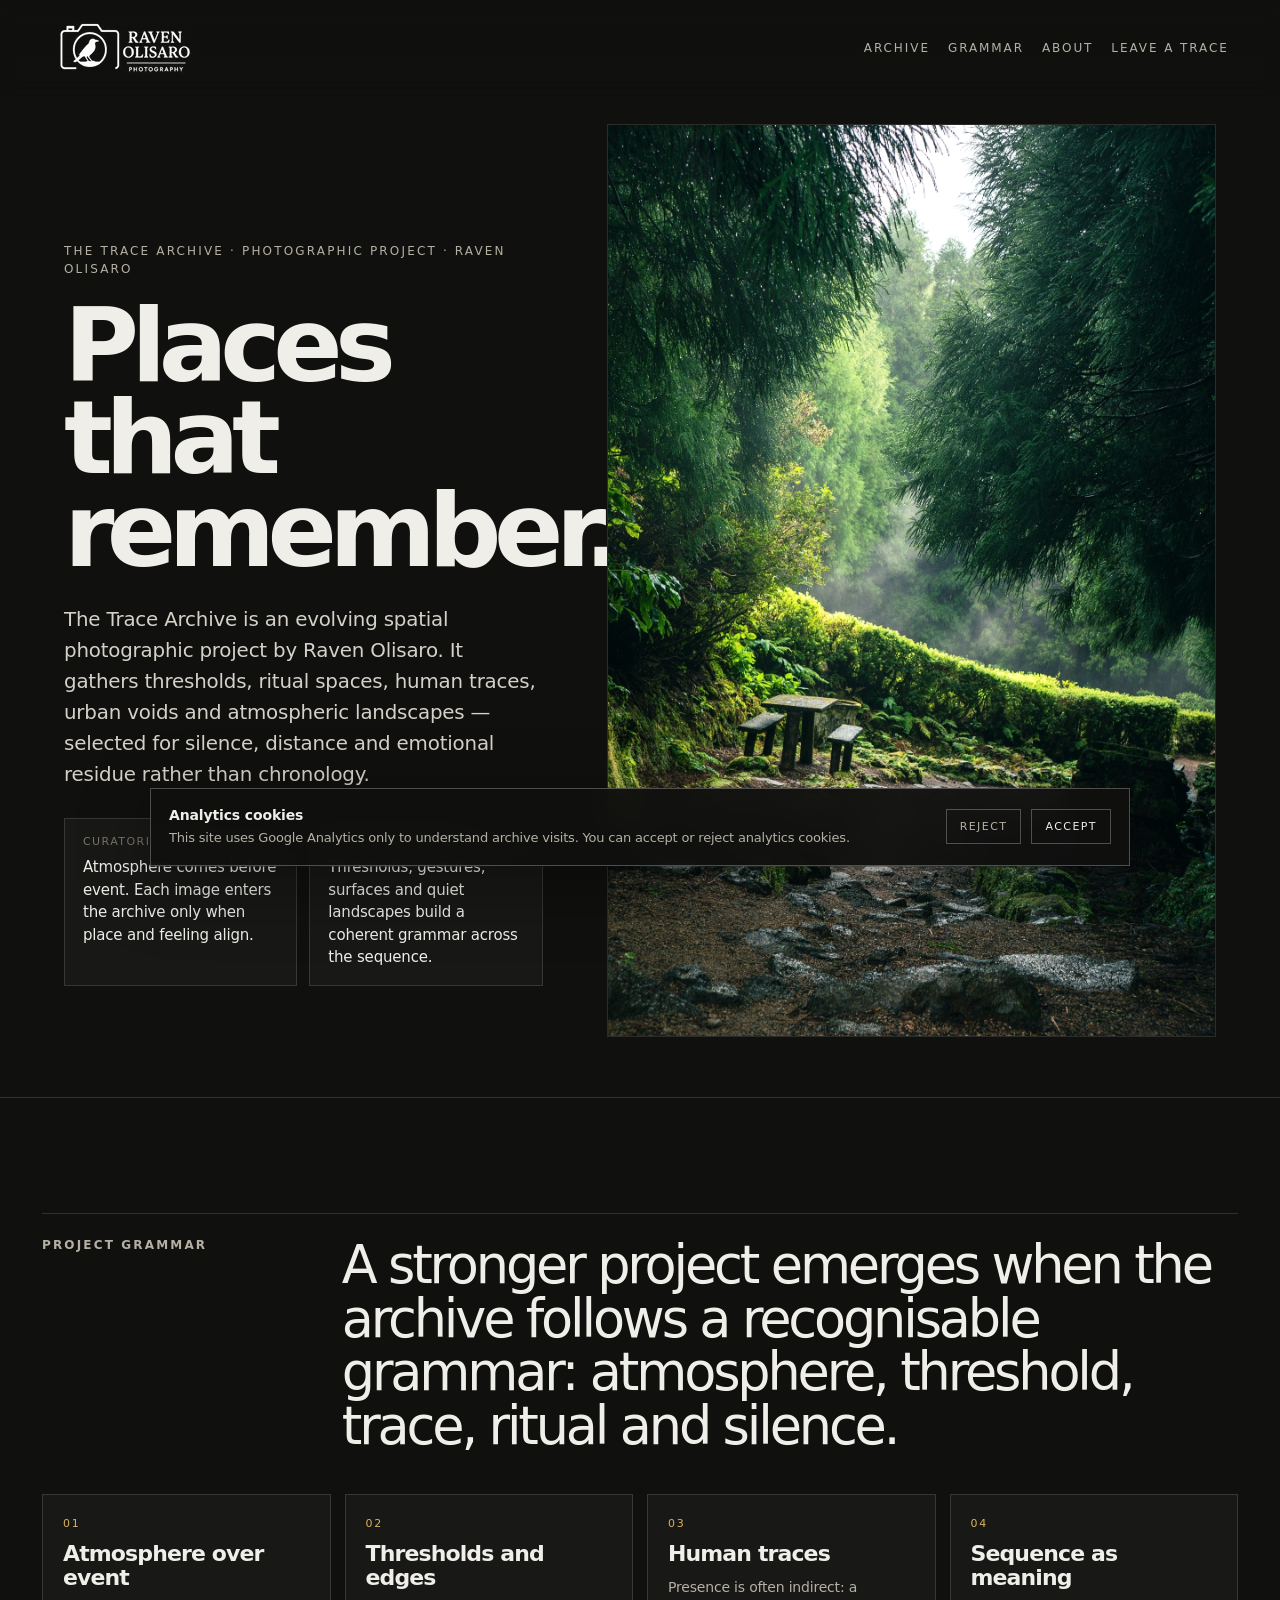
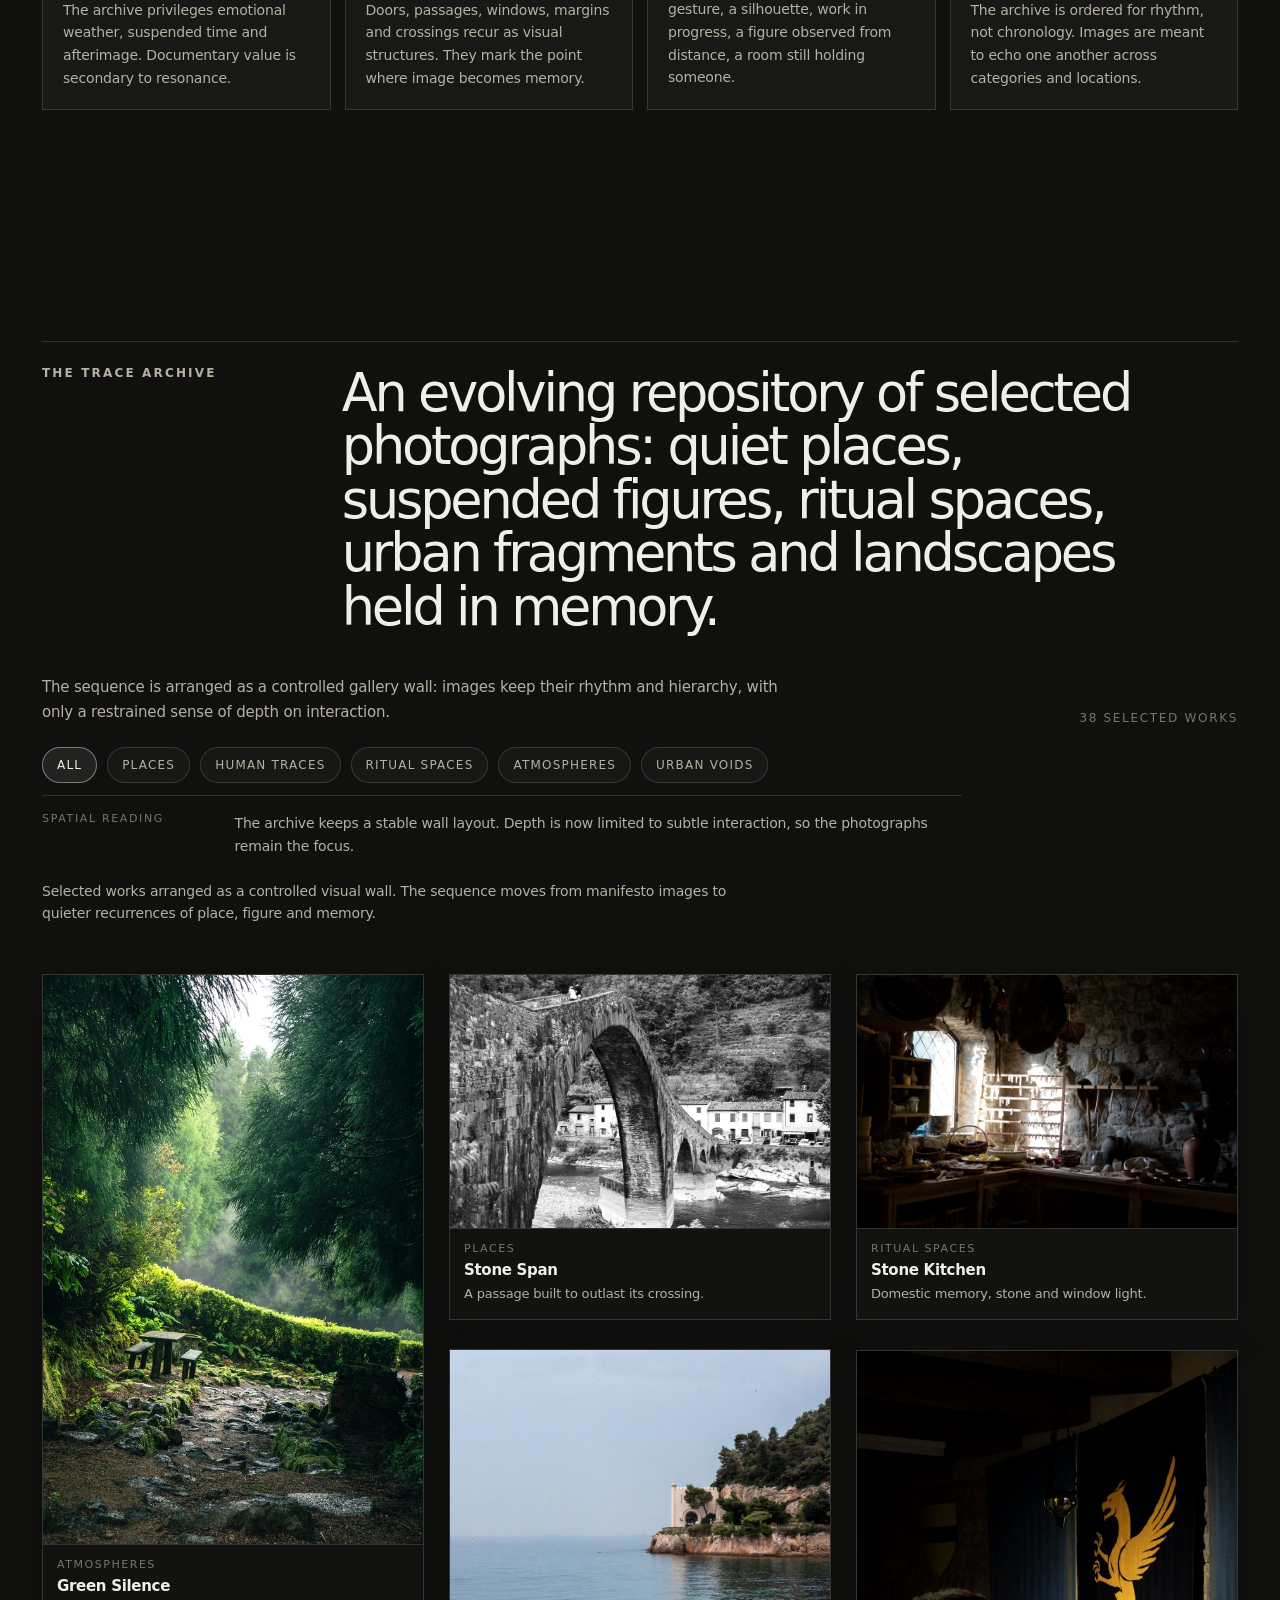
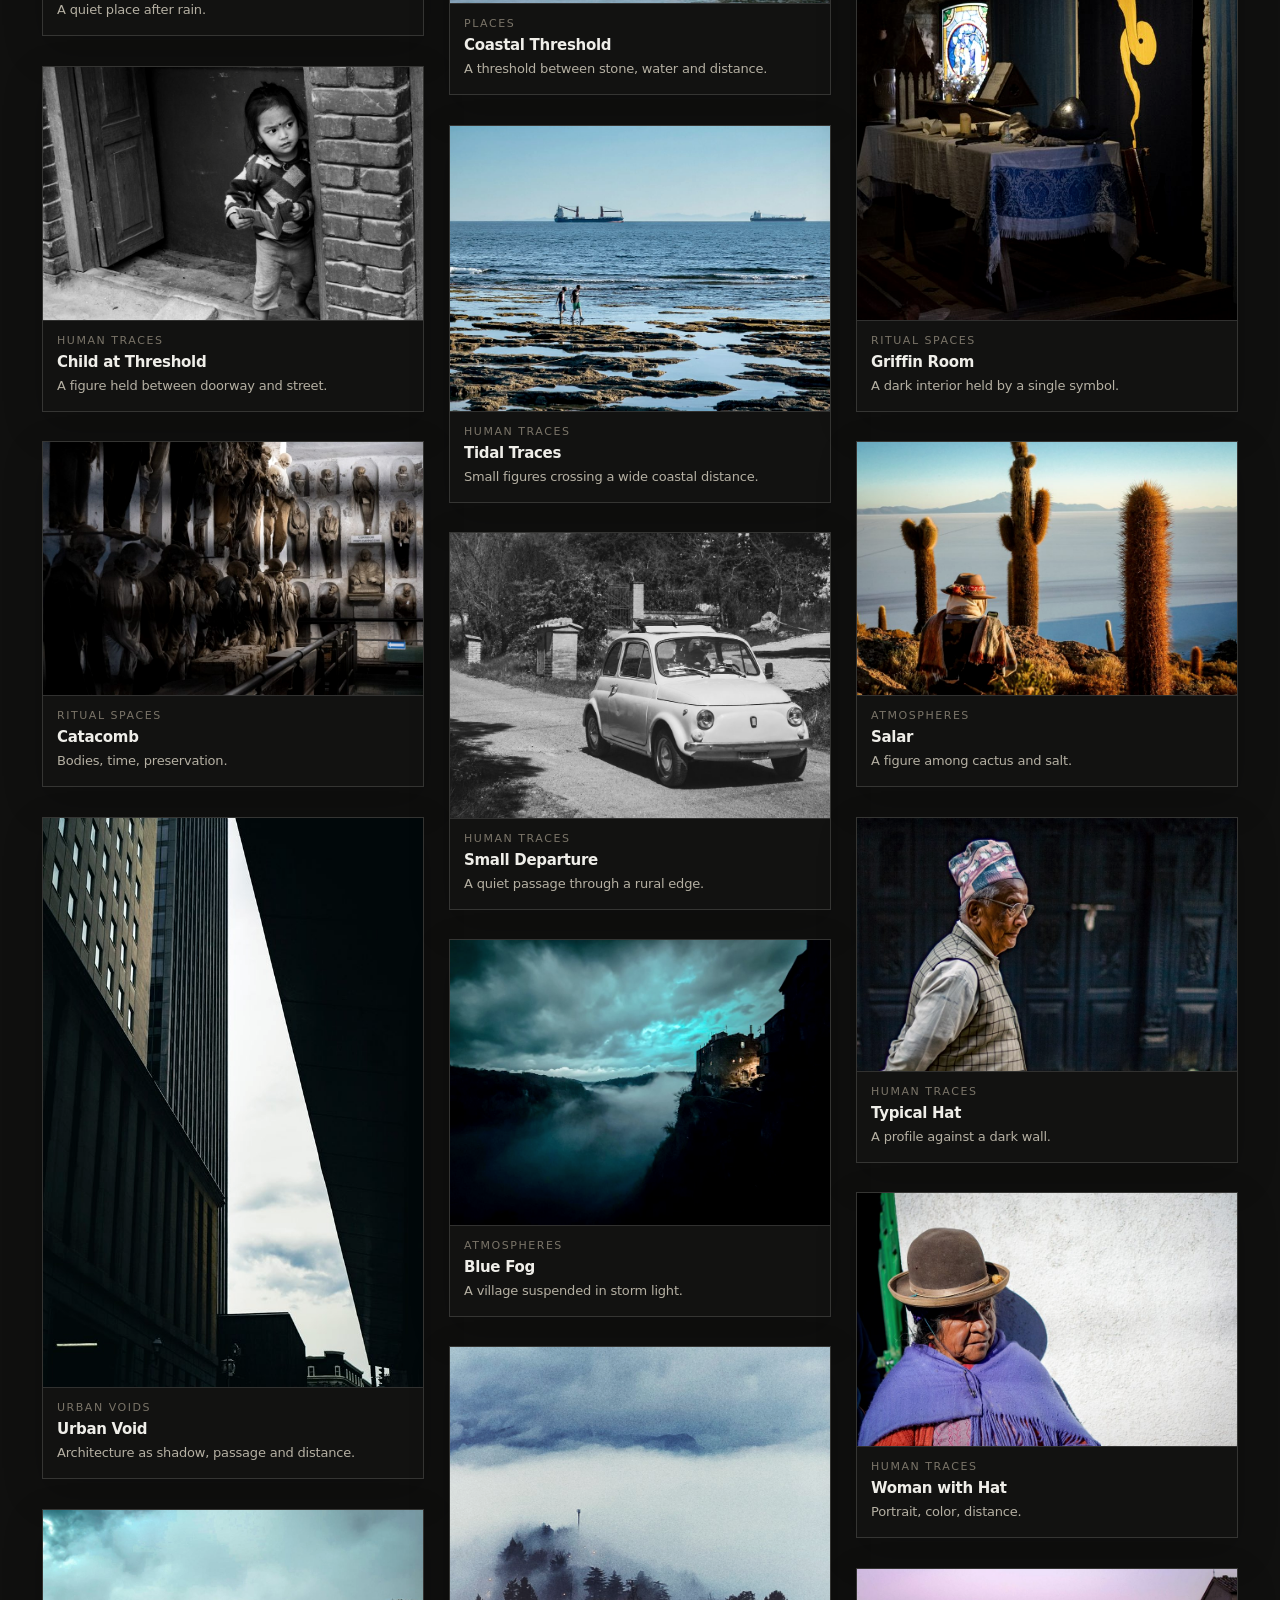
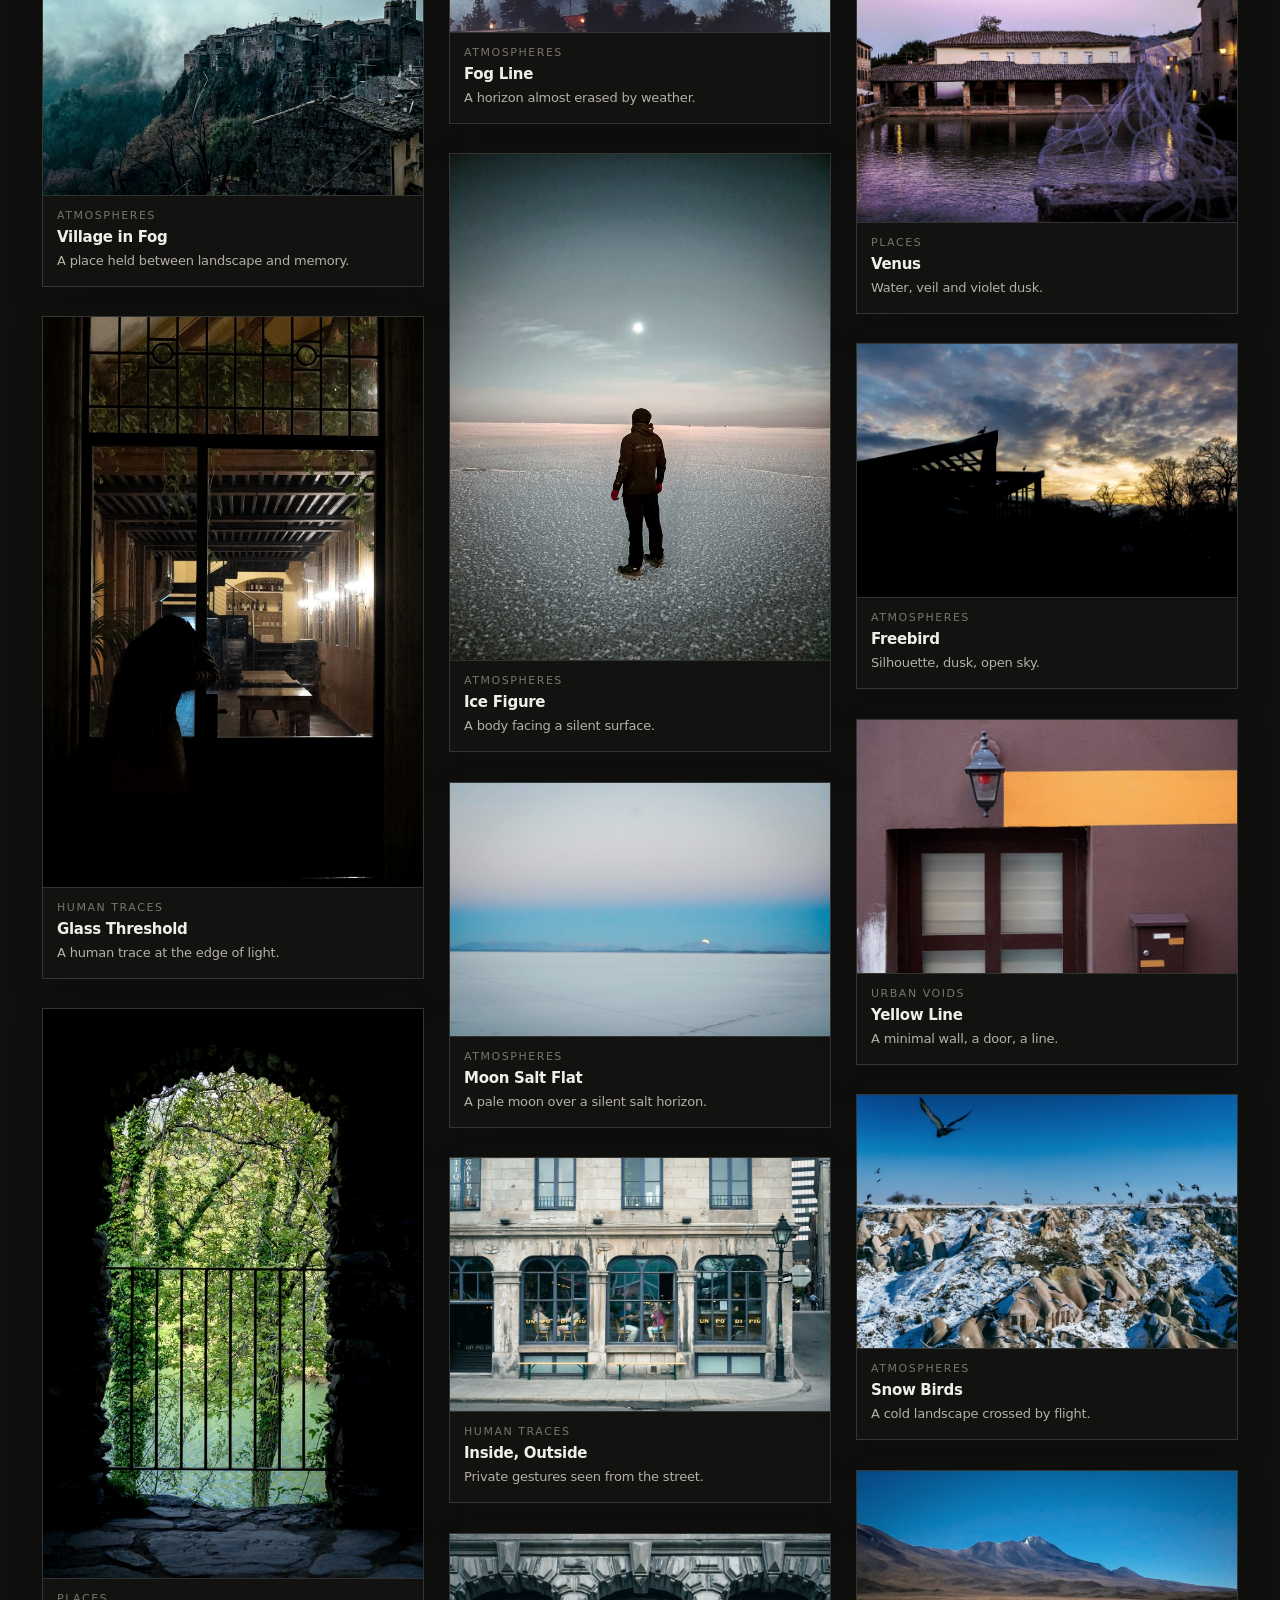
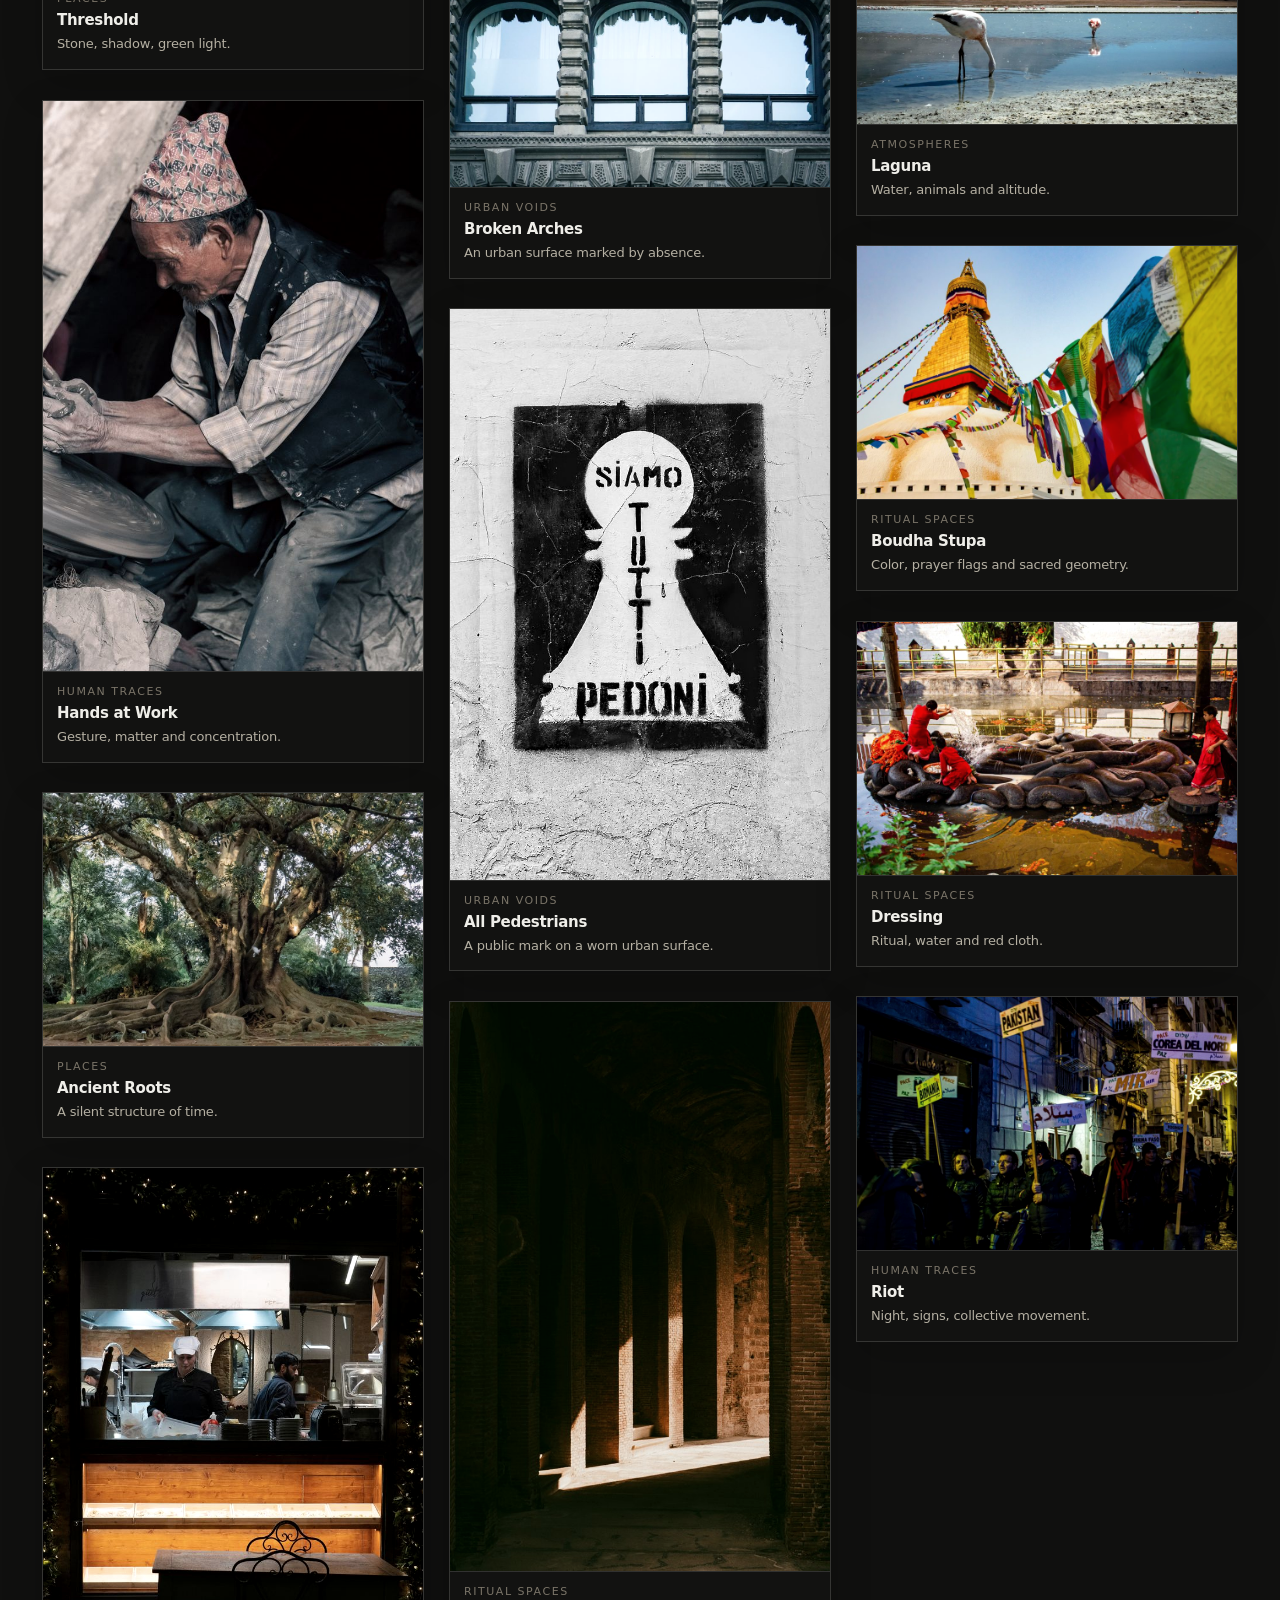
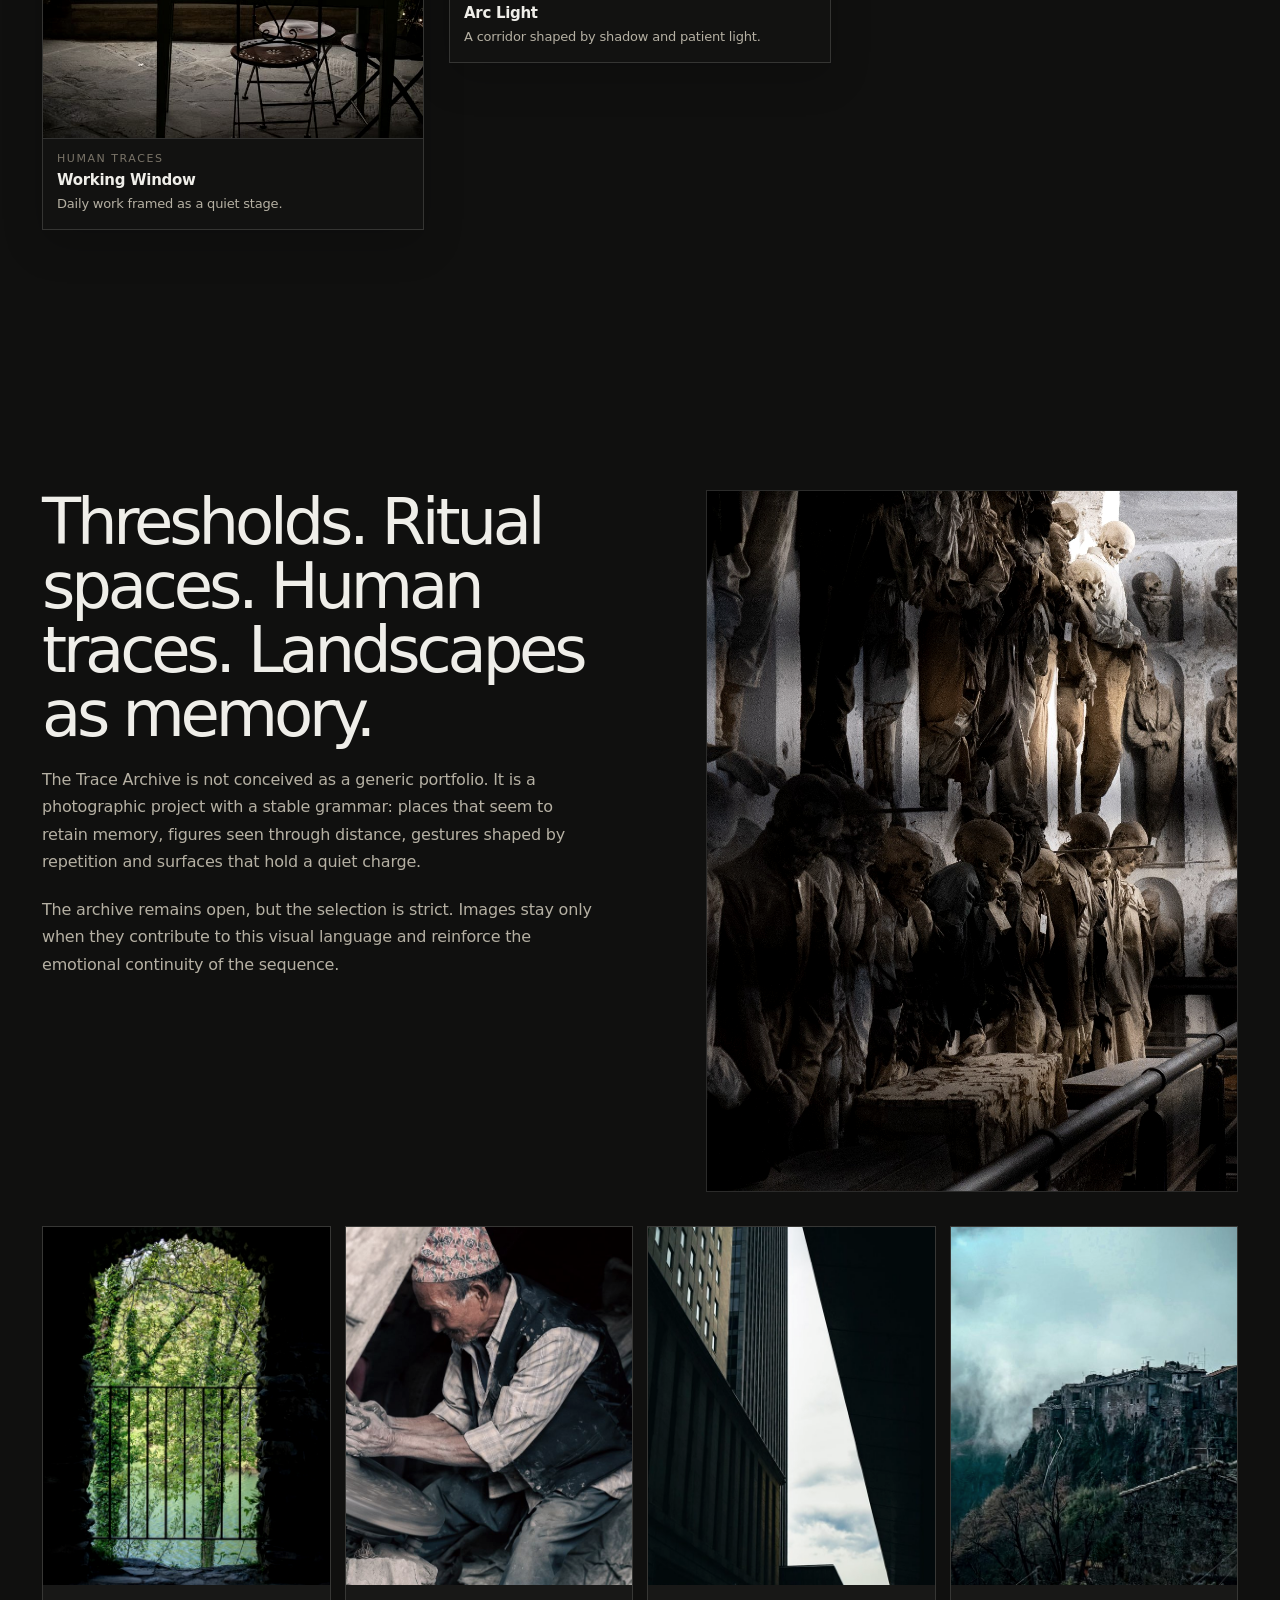
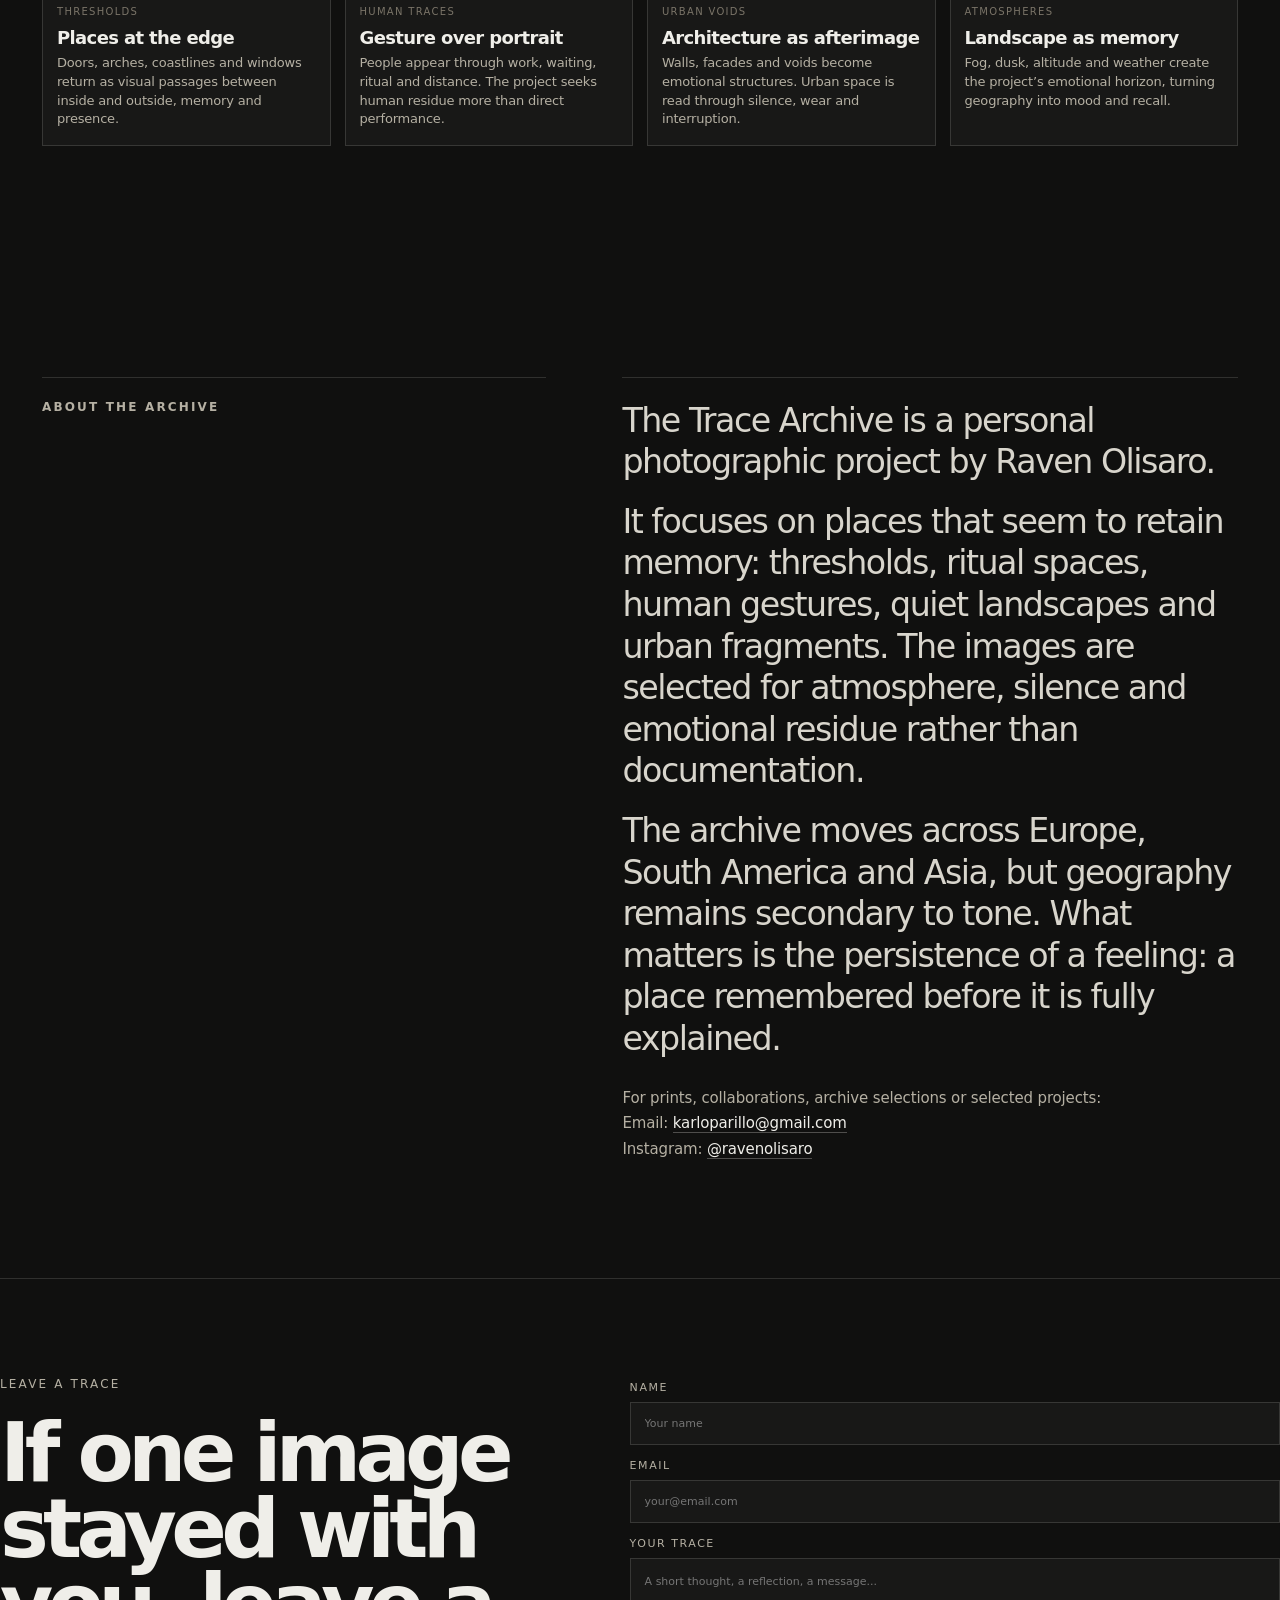
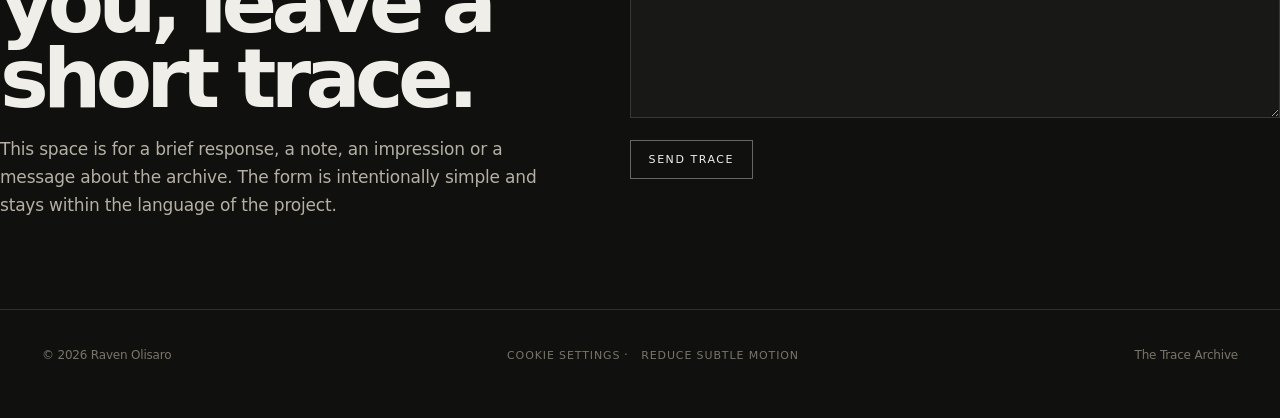
==== commit 7c83acc5: "Refine spatial archive layout" ====
--- a/index.html
+++ b/index.html
@@ -1085,6 +1085,86 @@
       }
     }
 
+  
+    /* Spatial refinement override.
+       Replaces the experimental floating-panel effect with a controlled
+       gallery-wall layout: no overlap, no aggressive perspective, no broken rhythm. */
+
+    .gallery {
+      columns: 3 300px !important;
+      column-gap: clamp(16px, 2vw, 26px) !important;
+      display: block !important;
+      perspective: none !important;
+      transform-style: flat !important;
+      padding-top: 22px !important;
+      isolation: auto !important;
+    }
+
+    .work,
+    .work:nth-child(n) {
+      display: inline-block !important;
+      width: 100% !important;
+      grid-column: auto !important;
+      break-inside: avoid !important;
+      margin: 0 0 clamp(16px, 2vw, 26px) !important;
+      transform: none !important;
+      box-shadow: 0 14px 38px rgba(0,0,0,.18) !important;
+      transition:
+        transform .28s ease,
+        border-color .25s ease,
+        opacity .25s ease,
+        filter .25s ease !important;
+    }
+
+    .work:hover {
+      transform: translateY(-3px) !important;
+      z-index: auto !important;
+      border-color: rgba(255,255,255,.28) !important;
+    }
+
+    .work.is-hidden {
+      display: none !important;
+    }
+
+    .work .image-button img {
+      transform: none !important;
+      transition: filter .35s ease, opacity .35s ease !important;
+    }
+
+    .work:hover .image-button img {
+      transform: none !important;
+      filter: contrast(1.06) saturate(.96) !important;
+    }
+
+    .spatial-note {
+      grid-template-columns: minmax(120px, .24fr) minmax(0, 1fr);
+      margin-bottom: 22px;
+    }
+
+    body.spatial-reduced .work,
+    body.spatial-reduced .work:hover {
+      transform: none !important;
+      box-shadow: none !important;
+    }
+
+    @media (max-width: 980px) {
+      .gallery {
+        columns: 2 280px !important;
+      }
+    }
+
+    @media (max-width: 640px) {
+      .gallery {
+        columns: 1 !important;
+      }
+
+      .work,
+      .work:nth-child(n) {
+        display: block !important;
+        margin-bottom: 18px !important;
+      }
+    }
+
   </style>
 </head>
 <body>
@@ -1158,7 +1238,7 @@
       </div>
 
       <div class="archive-meta">
-        <div class="archive-note">The sequence is arranged as a light spatial archive: images sit like panels in depth, moving slowly with the scroll while preserving the rhythm and clarity of the photographic project.</div>
+        <div class="archive-note">The sequence is arranged as a controlled gallery wall: images keep their rhythm and hierarchy, with only a restrained sense of depth on interaction.</div>
         <div class="archive-count">38 selected works</div>
       </div>
 
@@ -1174,10 +1254,10 @@
       
       <div class="spatial-note" aria-label="Spatial archive note">
         <span>Spatial reading</span>
-        <p>Scroll slowly. The archive uses depth and restrained movement to suggest rooms, thresholds and distance without turning the photographs into an effect.</p>
+        <p>The archive keeps a stable wall layout. Depth is now limited to subtle interaction, so the photographs remain the focus.</p>
       </div>
 
-      <p class="filter-description" id="filter-description">Selected works arranged as a slow spatial archive. The sequence moves from manifesto images to quieter recurrences of place, figure and memory.</p>
+      <p class="filter-description" id="filter-description">Selected works arranged as a controlled visual wall. The sequence moves from manifesto images to quieter recurrences of place, figure and memory.</p>
 
       <div class="gallery">
         <figure class="work" data-category="Atmospheres">
@@ -1539,7 +1619,7 @@
 
   <footer class="site-footer">
     <span>© <span id="year"></span> Raven Olisaro</span>
-    <span><button class="cookie-settings" type="button">Cookie settings</button> · <button class="spatial-toggle" type="button" aria-pressed="false">Reduce motion</button></span>
+    <span><button class="cookie-settings" type="button">Cookie settings</button> · <button class="spatial-toggle" type="button" aria-pressed="false">Reduce subtle motion</button></span>
     <span>The Trace Archive</span>
   </footer>
 
@@ -1634,7 +1714,7 @@
         document.body.classList.toggle("spatial-reduced", isReduced);
         if (spatialToggle) {
           spatialToggle.setAttribute("aria-pressed", String(isReduced));
-          spatialToggle.textContent = isReduced ? "Enable motion" : "Reduce motion";
+          spatialToggle.textContent = isReduced ? "Enable subtle motion" : "Reduce subtle motion";
         }
       };
 
@@ -1666,8 +1746,8 @@
           const center = rect.top + rect.height / 2;
           const progress = (center - viewportHeight / 2) / viewportHeight;
           const clamped = Math.max(-1, Math.min(1, progress));
-          work.style.setProperty("--spatial-y", `${(clamped * -22).toFixed(2)}px`);
-          work.style.setProperty("--spatial-rx", `${(clamped * 1.8).toFixed(2)}deg`);
+          work.style.setProperty("--spatial-y", `${(clamped * -4).toFixed(2)}px`);
+          work.style.setProperty("--spatial-rx", `${(clamped * 0.35).toFixed(2)}deg`);
           work.style.setProperty("--spatial-order", index);
         });
       };
@@ -1687,7 +1767,7 @@
       window.addEventListener("resize", requestSpatialUpdate);
 
       const filterDescriptions = {
-        all: "Selected works arranged as a slow spatial archive. The sequence moves from manifesto images to quieter recurrences of place, figure and memory.",
+        all: "Selected works arranged as a controlled visual wall. The sequence moves from manifesto images to quieter recurrences of place, figure and memory.",
         "Places": "Places held by silence, architecture or memory: thresholds, coastlines, interiors, passages and structures that seem to retain time.",
         "Human Traces": "Figures, gestures and presences observed with distance. These images focus on residue, posture, labour and quiet encounter rather than spectacle.",
         "Ritual Spaces": "Spaces shaped by repetition, belief and inherited gesture: catacombs, domestic rooms, symbolic interiors and ceremonial sites.",
